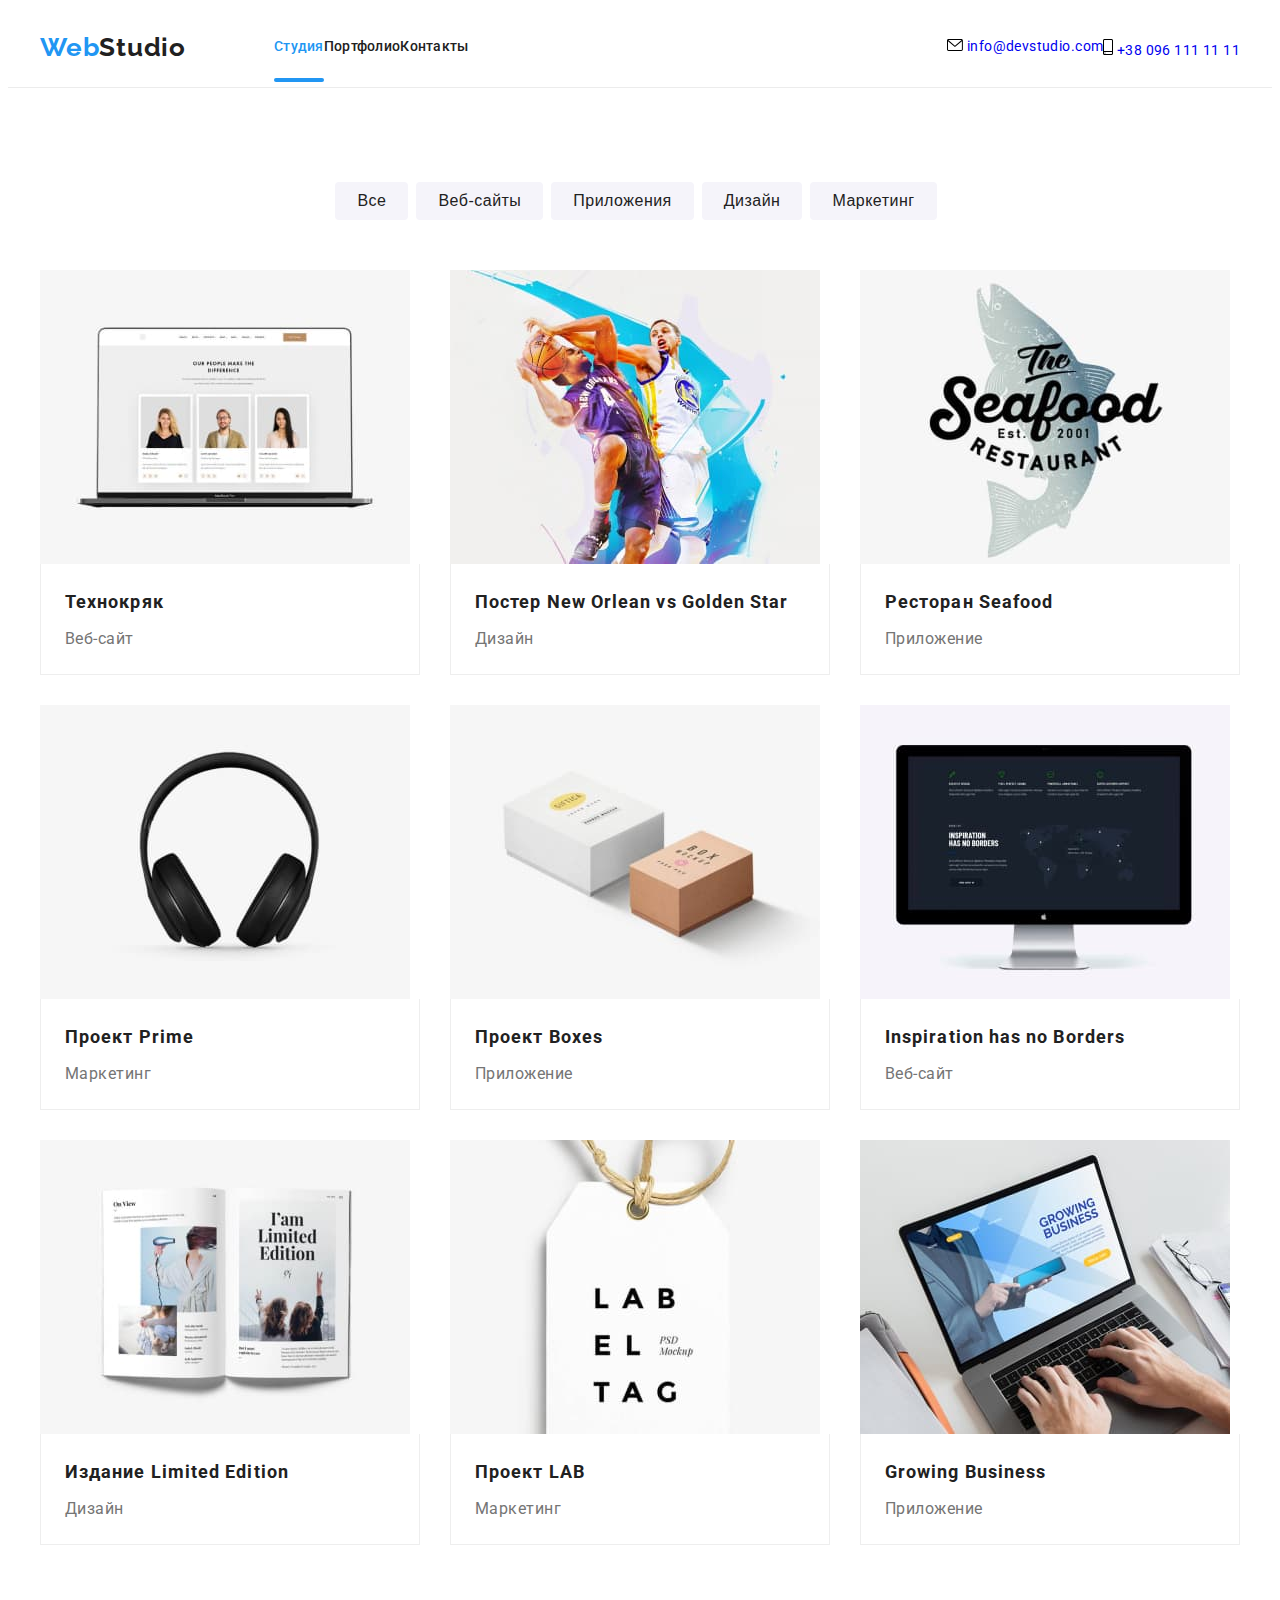
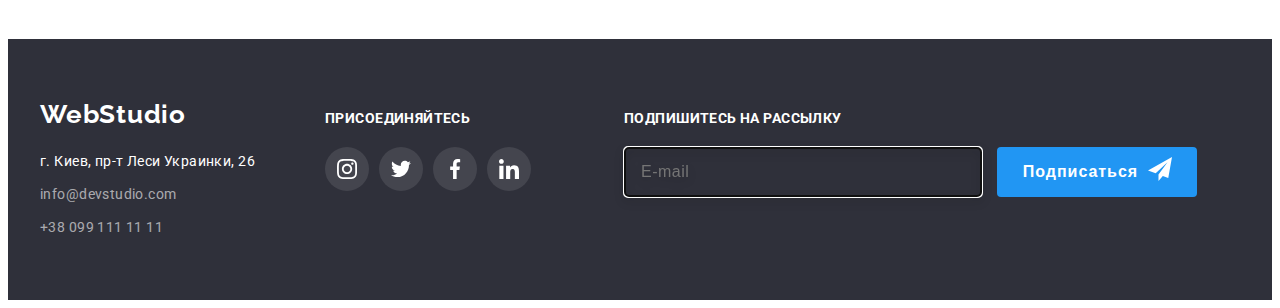
==== portfolio.html @ 56ecacc2 "пропис медія в хедері" ====
<!DOCTYPE html>
<html lang="ru">
  <head>
    <meta charset="UTF-8" />
    <meta http-equiv="X-UA-Compatible" content="IE=edge" />
    <meta name="viewport" content="width=device-width, initial-scale=1.0" />
    <title>Портфолио</title>
    <link rel="preconnect" href="https://fonts.googleapis.com" />
    <link rel="preconnect" href="https://fonts.gstatic.com" crossorigin />
    <link
      href="https://fonts.googleapis.com/css2?family=Raleway:wght@700&family=Roboto:wght@400;500;700;900&display=swap"
      rel="stylesheet"
    />
    <link
      rel="stylesheet"
      href="https://cdnjs.cloudflare.com/ajax/libs/modern-normalize/1.1.0/modern-normalize.min.css"
      integrity="sha512-wpPYUAdjBVSE4KJnH1VR1HeZfpl1ub8YT/NKx4PuQ5NmX2tKuGu6U/JRp5y+Y8XG2tV+wKQpNHVUX03MfMFn9Q=="
      crossorigin="anonymous"
      referrerpolicy="no-referrer"
    />

    <link rel="stylesheet" href="./css/main.min.css" />
  </head>

  <body>
    <!--=================start header=================-->

   <header class="header">
      <div class="container header__container">
        <nav class="header__navigation">
          <a class="header__logo-link link" href="" lang="en">
            <span class="logo-link__logo-part-one">Web</span>Studio</a
          >
          <ul class="header__nav-list list">
            <li class="header__nav-item">
              <a class="header__nav-link link current" href="">Студия</a>
            </li>
            <li class="header__nav-item">
              <a class="header__nav-link link" href="./portfolio.html"
                >Портфолио</a
              >
            </li>
            <li class="header__nav-item">
              <a class="header__nav-link link" href="">Контакты</a>
            </li>
          </ul>
        </nav>

        <button type="button" class="header__menu-burger-btn menu-burger-btn-close" data-menu-open>
          <span>
            <svg width="40" height="40">
              <use href="./images/icon.svg#menu-burger"></use>
            </svg>            
          </span>
        </button>

        <ul class="header__contacts-list list">
          <li class="contacts-header-list-item">
            <a
              class="contacts-header-list-link link"
              href="mailto:info@devstudio.com"
            >
              <svg class="contact-icon-link" width="16" height="12">
                <use href="./images/icon.svg#letter"></use>
              </svg>
              info@devstudio.com</a
            >
          </li>
          <li class="contacts-header-list-item">
            <a class="contacts-header-list-link link" href="tel:+380961111111">
              <svg class="contact-icon-link" width="10" height="16">
                <use href="./images/icon.svg#smartphone"></use>
              </svg>
              +38 096 111 11 11</a
            >
          </li>
        </ul>
      </div>

      <div class="mobile-menu" data-menu>
        <div class="container mobile-menu__container">

          <button class="mobile-menu__close-btn" data-menu-close>
          <svg class="mobile-menu__close-icon" width="40" height="40">
                <use href="./images/icon.svg#icon-close"></use>
              </svg>
        </button>

        <ul class="mobile-menu__nav-list list">
            <li class="mobile-menu__item">
              <a class="mobile-menu__link link current" href="">Студия</a>
            </li>
            <li class="mobile-menu__item">
              <a class="mobile-menu__link link" href="./portfolio.html"
                >Портфолио</a
              >
            </li>
            <li class="mobile-menu__item">
              <a class="mobile-menu__link link" href="">Контакты</a>
            </li>
          </ul>

          <ul class="mobile-menu__contacts list">
            <li class="mobile-menu__tel">
              <a class="mobile-menu__tel-link link" href="tel:+380961111111">+38 096 111 11 11</a>
              </li>
            <li class="mobile-menu__mail"></li>
              <a class="mobile-menu__mail-link link" href="mailto:info@devstudio.com">info@devstudio.com</a>
              </li>
          </ul>

          <ul class="mobile-menu__social list">
            <li class="mobile-menu__social-item">
              <a class="mobile-menu__social-link link" href="">Instagram</a>
            </li>
            <li class="mobile-menu__social-item">
              <a class="mobile-menu__social-link link" href="">Twitter</a>
            </li>
            <li class="mobile-menu__social-item">
              <a class="mobile-menu__social-link link" href="">Facebook</a>
            </li>
            <li class="mobile-menu__social-item">
              <a class="mobile-menu__social-link link" href="">LinkedIn</a>
            </li>
          </ul>

       
        </div>
        
      </div>     
      
    </header>
    <!--=================end header=================-->

    <!--=================start main=================-->
    <main>
      <section class="section">
        <div class="container">
          <h1 class="visually-hidden">Проекты</h1>

          <!-- filter -->
          <ul class="filter-list list">
            <li class="filter-list-item">
              <button class="filter-list-button" type="button">Все</button>
            </li>
            <li class="filter-list-item">
              <button class="filter-list-button" type="button">
                Веб-сайты
              </button>
            </li>
            <li class="filter-list-item">
              <button class="filter-list-button" type="button">
                Приложения
              </button>
            </li>
            <li class="filter-list-item">
              <button class="filter-list-button" type="button">Дизайн</button>
            </li>
            <li class="filter-list-item">
              <button class="filter-list-button" type="button">
                Маркетинг
              </button>
            </li>
          </ul>

          <!-- projects -->
          <ul class="projects-list list">
            <li class="projects-list-item">
              <a class="projects-list-link link" href="">
                <div class="projects-list-link-img">
                  <img
                    src="./images/portfolio/project1.jpg"
                    alt="открытый ноутбук"
                    width="370"
                    height="294"
                  />
                  <p class="overlay">
                    Технокряк это современная площадка распространения
                    коронавируса. Компании используют эту платформу для
                    цифрового шпионажа и атак на защищённые сервера конкурентов.
                  </p>
                </div>
                <div class="project-description">
                  <h2 class="projects-item-title">Технокряк</h2>
                  <p class="projects-item-text">Веб-сайт</p>
                </div>
              </a>
            </li>

            <li class="projects-list-item">
              <a class="projects-list-link link" href="">
                <div class="projects-list-link-img">
                  <img
                    src="./images/portfolio/project2.jpg"
                    alt="два баскетболиста с мячом"
                    width="370"
                    height="294"
                  />
                  <p class="overlay">
                    Lorem ipsum dolor sit amet consectetur, adipisicing elit.
                    Quas, ab voluptatibus mollitia maxime maiores, quasi atque
                    sit nihil quisquam totam obcaecati delectus. Dolorum, magni
                    aspernatur sapiente animi repellat omnis consectetur.
                  </p>
                </div>
                <div class="project-description">
                  <h2 class="projects-item-title">
                    Постер <span lang="en">New Orlean vs Golden Star</span>
                  </h2>
                  <p class="projects-item-text">Дизайн</p>
                </div>
              </a>
            </li>

            <li class="projects-list-item">
              <a class="projects-list-link link" href="">
                <div class="projects-list-link-img">
                  <img
                    src="./images/portfolio/project3.jpg"
                    alt="логотип ресторана"
                    width="370"
                    height="294"
                  />
                  <p class="overlay">
                    Lorem ipsum dolor sit amet consectetur, adipisicing elit.
                    Quas, ab voluptatibus mollitia maxime maiores, quasi atque
                    sit nihil quisquam totam obcaecati delectus. Dolorum, magni
                    aspernatur sapiente animi repellat omnis consectetur.
                  </p>
                </div>
                <div class="project-description">
                  <h2 class="projects-item-title">Ресторан Seafood</h2>
                  <p class="projects-item-text">Приложение</p>
                </div>
              </a>
            </li>

            <li class="projects-list-item">
              <a class="projects-list-link link" href="">
                <div class="projects-list-link-img">
                  <img
                    src="./images/portfolio/project4.jpg"
                    alt="наушники"
                    width="370"
                    height="294"
                  />
                  <p class="overlay">
                    Lorem ipsum dolor sit amet consectetur, adipisicing elit.
                    Quas, ab voluptatibus mollitia maxime maiores, quasi atque
                    sit nihil quisquam totam obcaecati delectus. Dolorum, magni
                    aspernatur sapiente animi repellat omnis consectetur.
                  </p>
                </div>
                <div class="project-description">
                  <h2 class="projects-item-title">
                    Проект <span lang="en">Prime </span>
                  </h2>
                  <p class="projects-item-text">Маркетинг</p>
                </div>
              </a>
            </li>

            <li class="projects-list-item">
              <a class="projects-list-link link" href="">
                <div class="projects-list-link-img">
                  <img
                    src="./images/portfolio/project5.jpg"
                    alt="две коробочки"
                    width="370"
                    height="294"
                  />
                  <p class="overlay">
                    Lorem ipsum dolor sit amet consectetur, adipisicing elit.
                    Quas, ab voluptatibus mollitia maxime maiores, quasi atque
                    sit nihil quisquam totam obcaecati delectus. Dolorum, magni
                    aspernatur sapiente animi repellat omnis consectetur.
                  </p>
                </div>
                <div class="project-description">
                  <h2 class="projects-item-title">
                    Проект <span lang="en">Boxes</span>
                  </h2>
                  <p class="projects-item-text">Приложение</p>
                </div>
              </a>
            </li>

            <li class="projects-list-item">
              <a class="projects-list-link link" href="">
                <div class="projects-list-link-img">
                  <img
                    src="./images/portfolio/project6.jpg"
                    alt="монитор"
                    width="370"
                    height="294"
                  />
                  <p class="overlay">
                    Lorem ipsum dolor sit amet consectetur, adipisicing elit.
                    Quas, ab voluptatibus mollitia maxime maiores, quasi atque
                    sit nihil quisquam totam obcaecati delectus. Dolorum, magni
                    aspernatur sapiente animi repellat omnis consectetur.
                  </p>
                </div>
                <div class="project-description">
                  <h2 class="projects-item-title" lang="en">
                    Inspiration has no Borders
                  </h2>
                  <p class="projects-item-text">Веб-сайт</p>
                </div>
              </a>
            </li>

            <li class="projects-list-item">
              <a class="projects-list-link link" href="">
                <div class="projects-list-link-img">
                  <img
                    src="./images/portfolio/project7.jpg"
                    alt="открытая книга"
                    width="370"
                    height="294"
                  />
                  <p class="overlay">
                    Lorem ipsum dolor sit amet consectetur, adipisicing elit.
                    Quas, ab voluptatibus mollitia maxime maiores, quasi atque
                    sit nihil quisquam totam obcaecati delectus. Dolorum, magni
                    aspernatur sapiente animi repellat omnis consectetur.
                  </p>
                </div>
                <div class="project-description">
                  <h2 class="projects-item-title">
                    Издание <span lang="en">Limited Edition</span>
                  </h2>
                  <p class="projects-item-text">Дизайн</p>
                </div>
              </a>
            </li>

            <li class="projects-list-item">
              <a class="projects-list-link link" href="">
                <div class="projects-list-link-img">
                  <img
                    src="./images/portfolio/project8.jpg"
                    alt="этикетка"
                    width="370"
                    height="294"
                  />
                  <p class="overlay">
                    Lorem ipsum dolor sit amet consectetur, adipisicing elit.
                    Quas, ab voluptatibus mollitia maxime maiores, quasi atque
                    sit nihil quisquam totam obcaecati delectus. Dolorum, magni
                    aspernatur sapiente animi repellat omnis consectetur.
                  </p>
                </div>
                <div class="project-description">
                  <h2 class="projects-item-title">
                    Проект <span lang="en">LAB</span>
                  </h2>
                  <p class="projects-item-text">Маркетинг</p>
                </div>
              </a>
            </li>

            <li class="projects-list-item">
              <a class="projects-list-link link" href="">
                <div class="projects-list-link-img">
                  <img
                    src="./images/portfolio/project9.jpg"
                    alt="открытый ноутбук"
                    width="370"
                    height="294"
                  />
                  <p class="overlay">
                    Lorem ipsum dolor sit amet consectetur, adipisicing elit.
                    Quas, ab voluptatibus mollitia maxime maiores, quasi atque
                    sit nihil quisquam totam obcaecati delectus. Dolorum, magni
                    aspernatur sapiente animi repellat omnis consectetur.
                  </p>
                </div>
                <div class="project-description">
                  <h2 class="projects-item-title" lang="en">
                    Growing Business
                  </h2>
                  <p class="projects-item-text">Приложение</p>
                </div>
              </a>
            </li>
          </ul>
        </div>
      </section>
    </main>
    <!--=================end main=================-->

    <!--=================start footer=================-->
    <footer class="footer">
      <div class="container footer-container">
        <div class="adress">
          <a class="footer-logo-link link" href="" lang="en">
            <span class="logo-part-one">Web</span>Studio</a
          >
          <address>
            <ul class="address-list list">
              <li class="address-list-item">
                <a
                  class="address-list-link link"
                  href="https://goo.gl/maps/DS2FpUbjy8NpvMt88"
                  target="_blank"
                >
                  г. Киев, пр-т Леси Украинки, 26</a
                >
              </li>
              <li class="address-list-item">
                <a
                  class="address-list-link-item link"
                  href="mailto:info@devstudio.com"
                  >info@devstudio.com</a
                >
              </li>
              <li class="address-list-item">
                <a class="address-list-link-item link" href="tel:+380991111111"
                  >+38 099 111 11 11</a
                >
              </li>
            </ul>
          </address>
        </div>

        <div class="footer-social">
          <p class="footer-text">присоединяйтесь</p>
          <ul class="footer-social-list list">
            <li class="footer-social-item">
              <a class="footer-social-link" href="">
                <svg width="20" height="20">
                  <use
                    class="footer-social-icon"
                    href="./images/icon.svg#instagram"
                  ></use>
                </svg>
              </a>
            </li>
            <li class="footer-social-item">
              <a class="footer-social-link" href="">
                <svg width="20" height="20">
                  <use href="./images/icon.svg#twitter"></use>
                </svg>
              </a>
            </li>
            <li class="footer-social-item">
              <a class="footer-social-link" href="">
                <svg width="20" height="20">
                  <use href="./images/icon.svg#facebook"></use>
                </svg>
              </a>
            </li>
            <li class="footer-social-item">
              <a class="footer-social-link" href="">
                <svg width="20" height="20">
                  <use href="./images/icon.svg#linkedin"></use>
                </svg>
              </a>
            </li>
          </ul>
        </div>

        <!-- form -->
        <div>
          <p class="footer-text">Подпишитесь на рассылку</p>
          <form name="email" autocomplete="on">
            <label>
              <input
                class="email-subscribe"
                type="email"
                name="email"
                autofocus
                placeholder="E-mail"
              />
            </label>
            <button class="form-btn" type="submit">
              <div class="form-text-icon-btn">
                Подписаться
                <svg class="form-icon-send" width="24" height="24">
                  <use href="./images/icon.svg#icon-send"></use>
                </svg>
              </div>
            </button>
          </form>
        </div>
      </div>
    </footer>
    <!--=================end footer=================-->
  </body>
</html>
---- css/main.min.css ----
:root{--primary-text-color: #757575;--title-text-color: #212121;--akcent-text-color: #2196f3;--main-text-color: #ffffff;--border-color: #eeeeee;--fone-background-color: #ffffff;--main-background-color: #2f303a;--second-background-color: #f5f4fa;--button-color: #2196f3;--social-color: #afb1b8;--social-akcent-color: #2196f3;--social-hover-color: #ffffff;--primary-font-family: "Roboto", sans-serif;--font-logo: "Raleway", sans-serif}.visually-hidden{position:absolute;width:1px;height:1px;margin:-1px;padding:0;overflow:hidden;border:0;clip:rect(0 0 0 0)}body{font-family:var(--primary-font-family);font-size:14px;line-height:0.03em;letter-spacing:0.03em;color:var(--primary-text-color);background-color:var(--fone-background-color)}h1,h2,h3,p{margin-top:0;margin-bottom:0}ul{margin-top:0;margin-bottom:0;padding-left:0}img{display:block;max-width:100%;height:auto}.list{list-style:none}.link{text-decoration:none;transition:color 250ms cubic-bezier(0.4, 0, 0.2, 1)}.section{padding-top:94px;padding-bottom:94px}.container{padding-left:15px;padding-right:15px}@media screen and (min-width: 480px){.container{width:480px;margin-left:auto;margin-right:auto}}@media screen and (min-width: 768px){.container{width:768px}}@media screen and (min-width: 1200px){.container{width:1200px}}.title{color:var(--title-text-color)}.social-list{display:flex;justify-content:center;align-items:center}.team__social-item:not(:last-child){margin-right:10px}.social-item__links{display:flex;justify-content:center;align-items:center;width:44px;height:44px;border-radius:50%;fill:var(--social-color);transition:background-color 250ms cubic-bezier(0.4, 0, 0.2, 1)}.social-item__links:hover,.social-item__links:focus{fill:var(--social-hover-color);background-color:var(--social-akcent-color)}.social-item__icon{display:flex;justify-content:center;transition:fill 250ms cubic-bezier(0.4, 0, 0.2, 1)}.header__logo-link{font-family:var(--font-logo);font-style:normal;font-weight:700;font-size:24px;line-height:1.17;letter-spacing:0.03em;color:var(--title-text-color)}@media screen and (min-width: 1200px){.header__logo-link{font-size:26px;line-height:1.19}}.logo-link__logo-part-one{color:var(--akcent-text-color)}.footer-logo-link{display:block;margin-bottom:20px;font-family:var(--font-logo);font-style:normal;font-weight:700;font-size:26px;line-height:1.19;letter-spacing:0.03em;color:var(--main-text-color)}@media screen and (max-width: 767px){.mobile-menu{opacity:0;visibility:hidden;pointer-events:none;position:absolute;top:0;left:0;width:100%;height:100vh;overflow:auto;background-color:var(--fone-background-color)}.mobile-menu__container{position:relative;padding-top:48px;padding-left:40px;padding-bottom:48px;display:flex;flex-direction:column;justify-content:space-between;height:100vh}.mobile-menu.is-open{opacity:1;visibility:visible;pointer-events:auto}.mobile-menu__close-btn{position:absolute;top:10px;right:15px;padding:0;border:none;line-height:0;background-color:transparent}.mobile-menu__close-btn:hover,.mobile-menu__close-btn:focus{fill:var(--button-color);outline:none;transition:fill 250ms cubic-bezier(0.4, 0, 0.2, 1)}.mobile-menu__item:not(:last-child){margin-bottom:32px}.mobile-menu__link{font-style:normal;font-weight:500;font-size:40px;line-height:1.18;letter-spacing:0.02em;color:var(--title-text-color)}.mobile-menu__item .current{color:var(--akcent-text-color)}.mobile-menu__tel-link{font-style:normal;font-weight:500;font-size:34px;line-height:1.18;letter-spacing:0.02em;color:var(--akcent-text-color)}.mobile-menu__mail-link{font-style:normal;font-weight:500;font-size:24px;line-height:1.17;letter-spacing:0.02em;color:var(--primary-text-color)}.mobile-menu__social{display:flex;justify-content:flex-start}.mobile-menu__social-link{font-style:normal;font-weight:500;font-size:18px;line-height:1.22;letter-spacing:0.02em;color:var(--akcent-text-color);margin-right:10px}.mobile-menu__social-item:not(:last-child){border-right:1px solid rgba(33,33,33,0.2);margin-right:10px}}.backdrop{position:fixed;top:0;left:0;width:100vw;height:100vh;background-color:rgba(0,0,0,0.2);transition:opacity 500ms, visibility 500ms}.backdrop.is-hidden{opacity:0;visibility:hidden;pointer-events:none}.modal{position:absolute;top:50%;left:50%;transform:translate(-50%, -50%);width:528px;height:580px;background-color:#ffffff;color:var(--title-text-color);padding:40px;font-weight:700;font-size:20px;line-height:1.15}.modal-close-btn{position:absolute;top:8px;right:8px;width:30px;height:30px;display:flex;justify-content:center;align-items:center;border-radius:50%;border:1px solid rgba(0,0,0,0.1);background-color:transparent;padding:0;cursor:pointer}.modal-close-btn:hover,.modal-close-btn:focus{fill:var(--button-color);outline:none;transition:fill 250ms cubic-bezier(0.4, 0, 0.2, 1)}.modal-title{text-align:center}.form-input-wrapper{margin-top:12px;margin-bottom:20px}.form-field{display:block;align-items:center}.form-user{position:relative}.form-input{width:100%;height:40px;border:1px solid rgba(33,33,33,0.2);border-radius:4px;padding-left:42px;outline:none;font-weight:400;font-size:14px}.form-input:hover,.form-input:focus{border:1px solid var(--akcent-text-color);transition:border 250ms cubic-bezier(0.4, 0, 0.2, 1)}.input-icon{position:absolute;top:50%;left:12px;transform:translateY(-50%)}.form-input:focus+.input-icon,.form-input:hover+.input-icon{fill:var(--akcent-text-color);transition:fill 250ms cubic-bezier(0.4, 0, 0.2, 1)}.form-text{font-weight:400;font-size:12px;line-height:1.17;letter-spacing:0.01em;color:var(--primary-text-color)}.form-comment{width:100%;height:120px;border:1px solid rgba(33,33,33,0.2);border-radius:4px;resize:none;padding-top:12px;padding-left:16px;font-weight:400;font-size:14px;letter-spacing:0.01em;color:var(--title-text-color);outline:none}.form-comment:hover,.form-comment:focus{border:1px solid var(--akcent-text-color);transition:border 250ms cubic-bezier(0.4, 0, 0.2, 1)}.form-comment::placeholder{color:rgba(117,117,117,0.5)}.form-checkbox-wrapper{display:flex;justify-content:center}.form-checkbox-label{display:flex;align-items:center;font-weight:400;font-size:14px;line-height:1.71;color:var(--primary-text-color)}.form-checkbox-label::before{display:inline-block;width:16px;height:16px;border:1px solid #212121;border-radius:2px;content:"";cursor:pointer;margin-right:10px}.form-checkbox:checked+.form-checkbox-label::before{background-color:var(--button-color);border:none;background-image:url(../images/iconcheck.svg)}.form-checkbox:focus+.form-checkbox-label::before{outline:1px solid var(--button-color);border:none;transition:outline 250ms cubic-bezier(0.4, 0, 0.2, 1)}.accept-policy-link{color:var(--akcent-text-color)}.send-btn{display:block;margin:30px auto 0;width:200px;height:50px;border-radius:4px;border:none;font-weight:700;font-size:16px;line-height:1.88;letter-spacing:0.06em;color:var(--main-text-color);background-color:var(--button-color);cursor:pointer}.send-btn:hover,.send-btn:focus{background-color:#188ce8;box-shadow:0px 4px 4px rgba(0,0,0,0.15);transition:background-color 250ms cubic-bezier(0.4, 0, 0.2, 1),box-shadow 250ms cubic-bezier(0.4, 0, 0.2, 1)}.header{position:relative;border-bottom:1px solid #ececec}.header__container{display:flex;justify-content:space-between;align-items:center}@media screen and (max-width: 768px){.header{padding-top:10px;padding-bottom:10px}.header__nav-list{display:none}.header__contacts-list{display:none}.header__menu-burger-btn{padding:0;margin:0;border:none;line-height:0;background-color:var(--fone-background-color)}.header__menu-burger-btn:hover,.header__menu-burger-btn:focus{fill:var(--button-color);outline:none;transition:fill 250ms cubic-bezier(0.4, 0, 0.2, 1)}}@media screen and (min-width: 768px){.mobile-menu{display:none}.header{padding-top:21px;padding-bottom:21px}.header__contacts-list{display:flex}.header__nav-list{display:flex;justify-content:space-between;margin-left:88px}.header__nav-item{position:relative}.header__menu-burger-btn{display:none}.header__nav-link{font-style:normal;font-weight:500;font-size:14px;line-height:1.14;letter-spacing:0.02em;color:var(--title-text-color)}.header__nav-link:hover,.header__nav-link:focus{color:var(--akcent-text-color)}.header__navigation{display:flex;align-items:center}.current{color:var(--akcent-text-color)}.current::after{content:"";position:absolute;width:100%;height:4px;border-radius:2px;background-color:var(--social-akcent-color);bottom:-27px;left:0}}@media screen and (min-width: 1200px){.header{padding-top:24px;padding-bottom:24px}}.hero{max-width:1600px;max-height:600px;margin:0 auto;background-image:linear-gradient(rgba(47,48,58,0.4), rgba(47,48,58,0.4)),url("../images/hero.jpg");background-size:cover;background-repeat:no-repeat;background-color:var(--main-background-color);padding-top:200px;padding-bottom:200px;text-align:center}.hero-title{font-weight:900;font-size:44px;line-height:1.36;letter-spacing:0.06em;text-transform:uppercase;color:var(--main-text-color)}.hero-button{margin-right:auto;margin-left:auto;margin-top:30px;padding:10px 32px;min-width:200px;border-radius:4px;border:none;font-family:inherit;font-weight:700;font-size:16px;line-height:1.88;display:flex;align-items:center;text-align:center;letter-spacing:0.06em;cursor:pointer;color:var(--main-text-color);background-color:var(--button-color);transition:background-color 250ms cubic-bezier(0.4, 0, 0.2, 1),box-shadow 250ms cubic-bezier(0.4, 0, 0.2, 1)}.hero-button:hover,.hero-button:focus{background-color:#188ce8;box-shadow:0px 4px 4px rgba(0,0,0,0.15)}.specifics__list{display:flex}.specifics__item{width:270px}.specifics__item:not(:last-child){margin-right:30px}.specifics__container{display:flex;justify-content:center;align-items:center;width:270px;height:120px;margin-bottom:30px;background-color:var(--second-background-color)}.specifics__title{margin-bottom:10px;font-weight:700;line-height:1.14;text-transform:uppercase}.specifics__text{line-height:1.71}.work{padding-top:0}.work__title{margin-bottom:50px;font-weight:700;font-size:36px;line-height:1.17;text-align:center}.work__list{display:flex}.work__item:not(:last-child){margin-right:30px}.work__item-img{position:relative}.work__text{position:absolute;bottom:0;left:0;width:100%;height:70px;font-weight:700;line-height:1.14;text-align:center;text-transform:uppercase;color:var(--main-text-color);background-color:rgba(47,48,58,0.8);padding-top:27px;padding-bottom:27px}.team{background-color:var(--second-background-color)}.team__title{margin-bottom:50px;font-weight:700;font-size:36px;line-height:42px;text-align:center}.team__list{display:flex;margin-left:-30px}.team__item{flex-basis:calc((100% - 120px) / 4);margin-left:30px}.team__description{width:270px;padding-top:30px;padding-bottom:30px;box-shadow:0px 1px 3px rgba(0,0,0,0.12),0px 1px 1px rgba(0,0,0,0.14),0px 2px 1px rgba(0,0,0,0.2);border-radius:0px 0px 4px 4px;background-color:var(--fone-background-color)}.team__list-title{margin-bottom:10px;font-weight:500;font-size:16px;line-height:1.19;text-align:center}.team__list-text{font-size:16px;line-height:1.19;text-align:center;margin-bottom:16px}.clients{margin-bottom:50px}.clients__title{font-weight:700;font-size:36px;line-height:1.17;text-align:center}.clients__list{display:flex;justify-content:space-between}.clients__link{padding:16px 32px;display:flex;width:170px;height:92px;border:1px solid var(--social-color);box-sizing:border-box;border-radius:4px;fill:var(--social-color);transition:fill 250ms cubic-bezier(0.4, 0, 0.2, 1),border 250ms cubic-bezier(0.4, 0, 0.2, 1)}.clients__link:hover,.clients__link:focus{fill:var(--social-akcent-color);border:1px solid var(--social-akcent-color)}.footer{background-color:var(--main-background-color);padding-top:60px;padding-bottom:60px}.footer-container{display:flex;align-items:baseline}.adress{margin-right:70px}.address-list-item:not(:last-child){margin-bottom:9px}.address-list-link{font-style:normal;font-weight:400;font-size:14px;line-height:1.71;letter-spacing:0.03em;color:var(--main-text-color)}.address-list-link:hover,.address-list-link:focus{color:var(--akcent-text-color)}.address-list-link-item{font-style:normal;font-weight:400;font-size:14px;line-height:1.71;letter-spacing:0.03em;color:rgba(255,255,255,0.6)}.address-list-link-item:hover,.address-list-link-item:focus{color:var(--akcent-text-color)}.footer-text{margin-bottom:20px;font-weight:700;line-height:1.14;text-transform:uppercase;color:var(--main-text-color)}.footer-social{margin-right:93px}.footer-social-list{display:flex;justify-content:space-between}.footer-social-item{display:flex;justify-content:space-between;align-items:center}.footer-social-item:not(:last-child){margin-right:10px}.footer-social-link{display:flex;justify-content:center;align-items:center;width:44px;height:44px;border-radius:50%;fill:var(--main-text-color);background-color:rgba(255,255,255,0.1);transition:background-color 250ms cubic-bezier(0.4, 0, 0.2, 1)}.footer-social-link:hover,.footer-social-link:focus{background-color:var(--social-akcent-color)}.footer-social-icon{display:flex;justify-content:center}.email-subscribe{width:358px;height:50px;border:1px solid rgba(255,255,255,0.3);box-sizing:border-box;border-radius:4px;background:none;filter:drop-shadow(0px 4px 4px rgba(0,0,0,0.15));padding-left:16px;font-weight:400;font-size:16px;line-height:1.25;letter-spacing:0.03em;color:var(--main-text-color)}.form-btn{width:200px;height:50px;margin-left:12px;border-radius:4px;border:none;font-weight:700;font-size:16px;line-height:1.88;letter-spacing:0.06em;color:var(--main-text-color);background-color:var(--button-color);cursor:pointer}.form-btn:hover,.form-btn:focus{background-color:#188ce8;box-shadow:0px 4px 4px rgba(0,0,0,0.15);transition:background-color 250ms cubic-bezier(0.4, 0, 0.2, 1),box-shadow 250ms cubic-bezier(0.4, 0, 0.2, 1)}.form-text-icon-btn{display:flex;justify-content:center}.form-icon-send{margin-left:10px}.filter-list{display:flex;justify-content:center}.filter-list-item{margin-right:8px;margin-bottom:50px}.filter-list-button{padding-top:6px;padding-bottom:6px;padding-left:22px;padding-right:22px;border-radius:4px;border:transparent;font-weight:500;font-size:16px;line-height:1.62;text-align:center;letter-spacing:0.03em;cursor:pointer;color:var(--title-text-color);background-color:var(--second-background-color);transition:color 250ms cubic-bezier(0.4, 0, 0.2, 1),background-color 250ms cubic-bezier(0.4, 0, 0.2, 1),box-shadow 250ms cubic-bezier(0.4, 0, 0.2, 1)}.filter-list-button:hover,.filter-list-button:focus{color:var(--main-text-color);background-color:var(--button-color);box-shadow:0px 3px 1px rgba(0,0,0,0.1),0px 1px 2px rgba(0,0,0,0.08),0px 2px 2px rgba(0,0,0,0.12)}.projects-list{display:flex;flex-wrap:wrap;margin-left:-30px;margin-top:-30px}.projects-list-item{flex-basis:calc((100% - 90px) / 3);margin-left:30px;margin-top:30px}.projects-list-link{display:block;transition:box-shadow 250ms cubic-bezier(0.4, 0, 0.2, 1)}.projects-list-link:hover,.projects-list-link:focus{box-shadow:0px 1px 1px rgba(0,0,0,0.12),0px 4px 4px rgba(0,0,0,0.06),1px 4px 6px rgba(0,0,0,0.16)}.project-description{padding:20px 24px;border:1px solid var(--border-color);border-top:none}.projects-item-title{margin-bottom:4px;font-style:normal;font-weight:700;font-size:18px;line-height:2;letter-spacing:0.06em;color:var(--title-text-color)}.projects-item-text{font-style:normal;font-weight:400;font-size:16px;line-height:1.88;letter-spacing:0.03em;color:var(--primary-text-color)}.projects-list-link-img{position:relative;overflow:hidden}.overlay{position:absolute;top:0;left:0;width:100%;height:100%;font-size:18px;line-height:1.56;color:var(--main-text-color);background-color:rgba(33,150,243,0.9);padding:63px 24px;overflow:auto;transform:translateY(101%);transition:transform 250ms cubic-bezier(0.4, 0, 0.2, 1)}.projects-list-link:hover .overlay,.projects-list-link:focus .overlay{transform:translate(0)}
/*# sourceMappingURL=main.min.css.map */
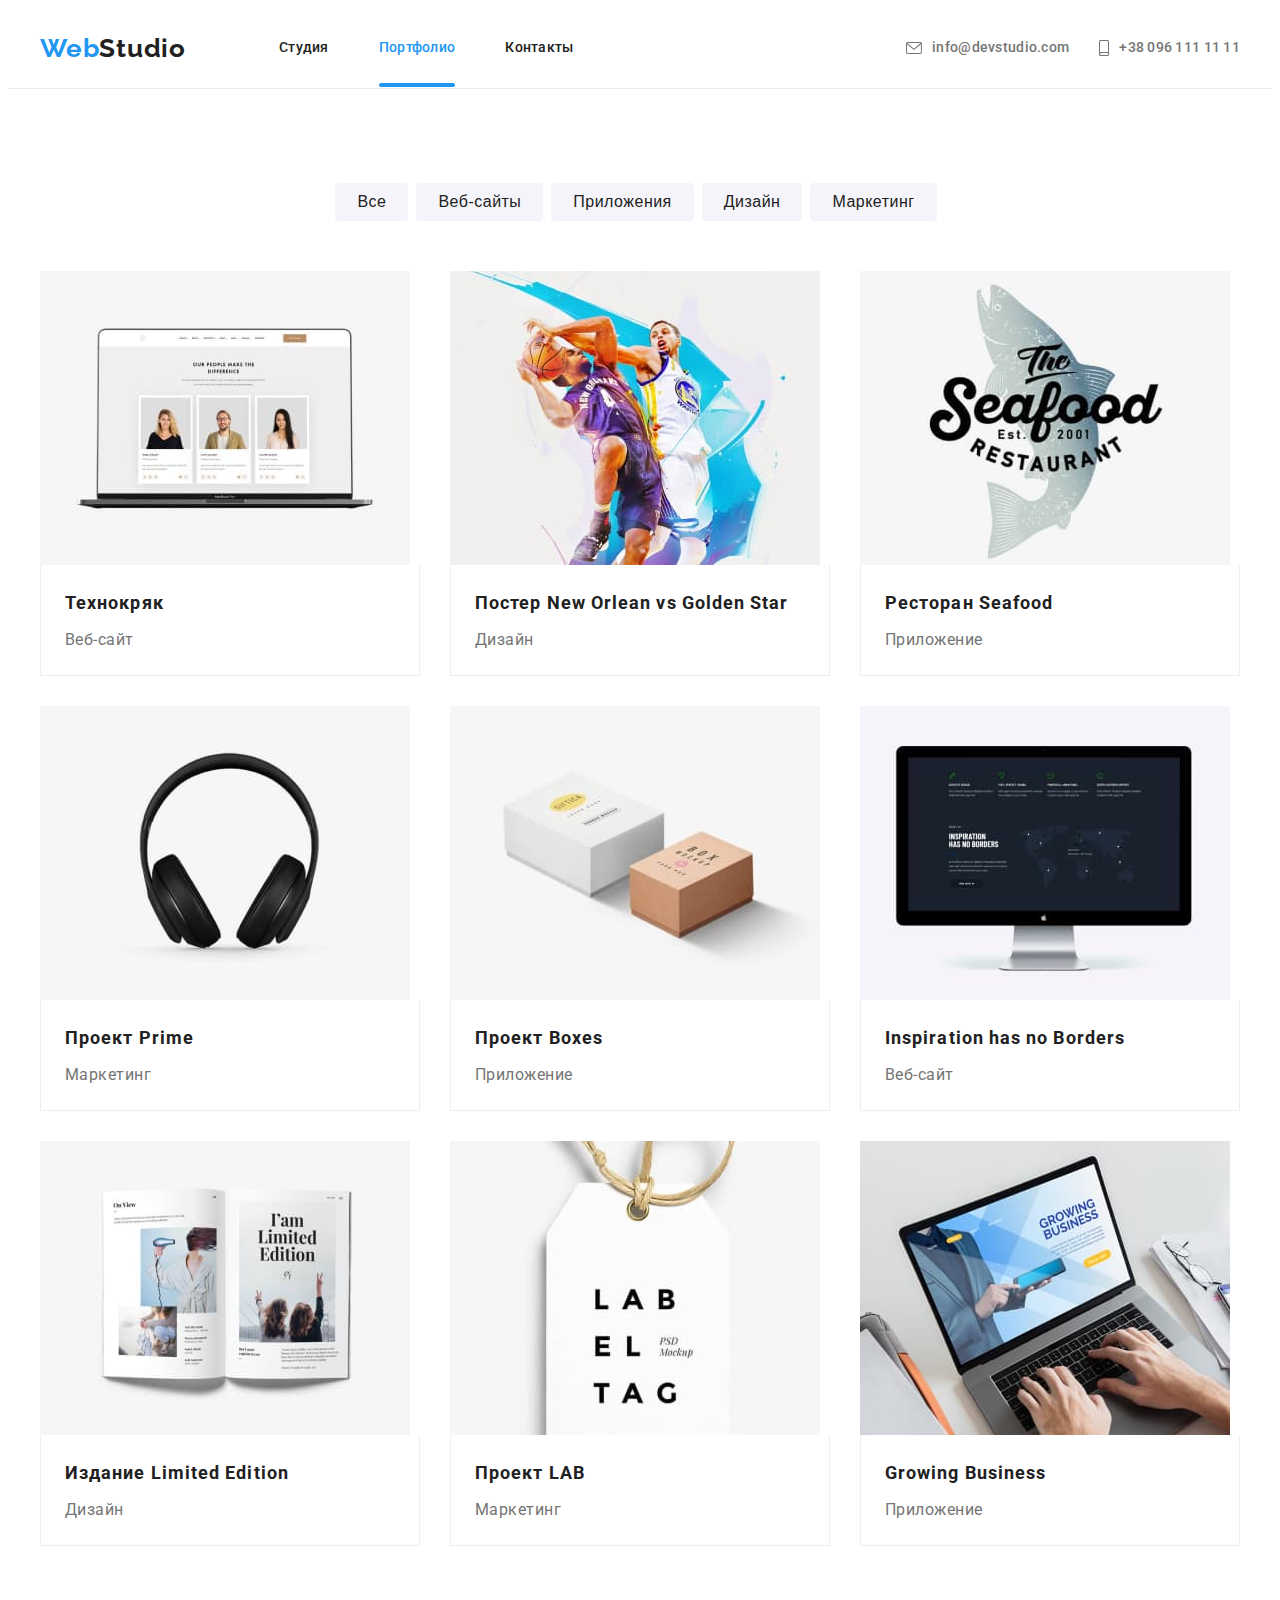
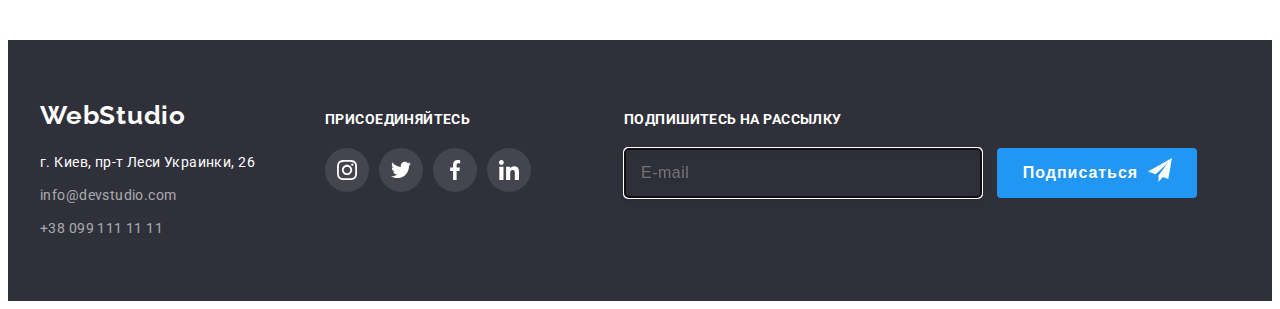
==== commit 6f56f45f: "адаптація хедера" ====
--- a/portfolio.html
+++ b/portfolio.html
@@ -33,10 +33,10 @@
           >
           <ul class="header__nav-list list">
             <li class="header__nav-item">
-              <a class="header__nav-link link current" href="">Студия</a>
+              <a class="header__nav-link link" href="./index.html">Студия</a>
             </li>
             <li class="header__nav-item">
-              <a class="header__nav-link link" href="./portfolio.html"
+              <a class="header__nav-link link current" href="./portfolio.html"
                 >Портфолио</a
               >
             </li>
@@ -55,20 +55,20 @@
         </button>
 
         <ul class="header__contacts-list list">
-          <li class="contacts-header-list-item">
+          <li class="header__contacts-item">
             <a
-              class="contacts-header-list-link link"
+              class="header__contacts-link link"
               href="mailto:info@devstudio.com"
             >
-              <svg class="contact-icon-link" width="16" height="12">
+              <svg class="header__contacts-icon" width="16" height="12">
                 <use href="./images/icon.svg#letter"></use>
               </svg>
               info@devstudio.com</a
             >
           </li>
-          <li class="contacts-header-list-item">
-            <a class="contacts-header-list-link link" href="tel:+380961111111">
-              <svg class="contact-icon-link" width="10" height="16">
+          <li class="header__contacts-item">
+            <a class="header__contacts-link link" href="tel:+380961111111">
+              <svg class="header__contacts-icon" width="10" height="16">
                 <use href="./images/icon.svg#smartphone"></use>
               </svg>
               +38 096 111 11 11</a
@@ -88,10 +88,10 @@
 
         <ul class="mobile-menu__nav-list list">
             <li class="mobile-menu__item">
-              <a class="mobile-menu__link link current" href="">Студия</a>
+              <a class="mobile-menu__link link" href="./index.html">Студия</a>
             </li>
             <li class="mobile-menu__item">
-              <a class="mobile-menu__link link" href="./portfolio.html"
+              <a class="mobile-menu__link link current" href="./portfolio.html"
                 >Портфолио</a
               >
             </li>
@@ -123,11 +123,9 @@
               <a class="mobile-menu__social-link link" href="">LinkedIn</a>
             </li>
           </ul>
-
        
-        </div>
-        
-      </div>     
+        </div>        
+      </div>  
       
     </header>
     <!--=================end header=================-->
--- a/css/main.min.css
+++ b/css/main.min.css
@@ -1,2 +1,2 @@
-:root{--primary-text-color: #757575;--title-text-color: #212121;--akcent-text-color: #2196f3;--main-text-color: #ffffff;--border-color: #eeeeee;--fone-background-color: #ffffff;--main-background-color: #2f303a;--second-background-color: #f5f4fa;--button-color: #2196f3;--social-color: #afb1b8;--social-akcent-color: #2196f3;--social-hover-color: #ffffff;--primary-font-family: "Roboto", sans-serif;--font-logo: "Raleway", sans-serif}.visually-hidden{position:absolute;width:1px;height:1px;margin:-1px;padding:0;overflow:hidden;border:0;clip:rect(0 0 0 0)}body{font-family:var(--primary-font-family);font-size:14px;line-height:0.03em;letter-spacing:0.03em;color:var(--primary-text-color);background-color:var(--fone-background-color)}h1,h2,h3,p{margin-top:0;margin-bottom:0}ul{margin-top:0;margin-bottom:0;padding-left:0}img{display:block;max-width:100%;height:auto}.list{list-style:none}.link{text-decoration:none;transition:color 250ms cubic-bezier(0.4, 0, 0.2, 1)}.section{padding-top:94px;padding-bottom:94px}.container{padding-left:15px;padding-right:15px}@media screen and (min-width: 480px){.container{width:480px;margin-left:auto;margin-right:auto}}@media screen and (min-width: 768px){.container{width:768px}}@media screen and (min-width: 1200px){.container{width:1200px}}.title{color:var(--title-text-color)}.social-list{display:flex;justify-content:center;align-items:center}.team__social-item:not(:last-child){margin-right:10px}.social-item__links{display:flex;justify-content:center;align-items:center;width:44px;height:44px;border-radius:50%;fill:var(--social-color);transition:background-color 250ms cubic-bezier(0.4, 0, 0.2, 1)}.social-item__links:hover,.social-item__links:focus{fill:var(--social-hover-color);background-color:var(--social-akcent-color)}.social-item__icon{display:flex;justify-content:center;transition:fill 250ms cubic-bezier(0.4, 0, 0.2, 1)}.header__logo-link{font-family:var(--font-logo);font-style:normal;font-weight:700;font-size:24px;line-height:1.17;letter-spacing:0.03em;color:var(--title-text-color)}@media screen and (min-width: 1200px){.header__logo-link{font-size:26px;line-height:1.19}}.logo-link__logo-part-one{color:var(--akcent-text-color)}.footer-logo-link{display:block;margin-bottom:20px;font-family:var(--font-logo);font-style:normal;font-weight:700;font-size:26px;line-height:1.19;letter-spacing:0.03em;color:var(--main-text-color)}@media screen and (max-width: 767px){.mobile-menu{opacity:0;visibility:hidden;pointer-events:none;position:absolute;top:0;left:0;width:100%;height:100vh;overflow:auto;background-color:var(--fone-background-color)}.mobile-menu__container{position:relative;padding-top:48px;padding-left:40px;padding-bottom:48px;display:flex;flex-direction:column;justify-content:space-between;height:100vh}.mobile-menu.is-open{opacity:1;visibility:visible;pointer-events:auto}.mobile-menu__close-btn{position:absolute;top:10px;right:15px;padding:0;border:none;line-height:0;background-color:transparent}.mobile-menu__close-btn:hover,.mobile-menu__close-btn:focus{fill:var(--button-color);outline:none;transition:fill 250ms cubic-bezier(0.4, 0, 0.2, 1)}.mobile-menu__item:not(:last-child){margin-bottom:32px}.mobile-menu__link{font-style:normal;font-weight:500;font-size:40px;line-height:1.18;letter-spacing:0.02em;color:var(--title-text-color)}.mobile-menu__item .current{color:var(--akcent-text-color)}.mobile-menu__tel-link{font-style:normal;font-weight:500;font-size:34px;line-height:1.18;letter-spacing:0.02em;color:var(--akcent-text-color)}.mobile-menu__mail-link{font-style:normal;font-weight:500;font-size:24px;line-height:1.17;letter-spacing:0.02em;color:var(--primary-text-color)}.mobile-menu__social{display:flex;justify-content:flex-start}.mobile-menu__social-link{font-style:normal;font-weight:500;font-size:18px;line-height:1.22;letter-spacing:0.02em;color:var(--akcent-text-color);margin-right:10px}.mobile-menu__social-item:not(:last-child){border-right:1px solid rgba(33,33,33,0.2);margin-right:10px}}.backdrop{position:fixed;top:0;left:0;width:100vw;height:100vh;background-color:rgba(0,0,0,0.2);transition:opacity 500ms, visibility 500ms}.backdrop.is-hidden{opacity:0;visibility:hidden;pointer-events:none}.modal{position:absolute;top:50%;left:50%;transform:translate(-50%, -50%);width:528px;height:580px;background-color:#ffffff;color:var(--title-text-color);padding:40px;font-weight:700;font-size:20px;line-height:1.15}.modal-close-btn{position:absolute;top:8px;right:8px;width:30px;height:30px;display:flex;justify-content:center;align-items:center;border-radius:50%;border:1px solid rgba(0,0,0,0.1);background-color:transparent;padding:0;cursor:pointer}.modal-close-btn:hover,.modal-close-btn:focus{fill:var(--button-color);outline:none;transition:fill 250ms cubic-bezier(0.4, 0, 0.2, 1)}.modal-title{text-align:center}.form-input-wrapper{margin-top:12px;margin-bottom:20px}.form-field{display:block;align-items:center}.form-user{position:relative}.form-input{width:100%;height:40px;border:1px solid rgba(33,33,33,0.2);border-radius:4px;padding-left:42px;outline:none;font-weight:400;font-size:14px}.form-input:hover,.form-input:focus{border:1px solid var(--akcent-text-color);transition:border 250ms cubic-bezier(0.4, 0, 0.2, 1)}.input-icon{position:absolute;top:50%;left:12px;transform:translateY(-50%)}.form-input:focus+.input-icon,.form-input:hover+.input-icon{fill:var(--akcent-text-color);transition:fill 250ms cubic-bezier(0.4, 0, 0.2, 1)}.form-text{font-weight:400;font-size:12px;line-height:1.17;letter-spacing:0.01em;color:var(--primary-text-color)}.form-comment{width:100%;height:120px;border:1px solid rgba(33,33,33,0.2);border-radius:4px;resize:none;padding-top:12px;padding-left:16px;font-weight:400;font-size:14px;letter-spacing:0.01em;color:var(--title-text-color);outline:none}.form-comment:hover,.form-comment:focus{border:1px solid var(--akcent-text-color);transition:border 250ms cubic-bezier(0.4, 0, 0.2, 1)}.form-comment::placeholder{color:rgba(117,117,117,0.5)}.form-checkbox-wrapper{display:flex;justify-content:center}.form-checkbox-label{display:flex;align-items:center;font-weight:400;font-size:14px;line-height:1.71;color:var(--primary-text-color)}.form-checkbox-label::before{display:inline-block;width:16px;height:16px;border:1px solid #212121;border-radius:2px;content:"";cursor:pointer;margin-right:10px}.form-checkbox:checked+.form-checkbox-label::before{background-color:var(--button-color);border:none;background-image:url(../images/iconcheck.svg)}.form-checkbox:focus+.form-checkbox-label::before{outline:1px solid var(--button-color);border:none;transition:outline 250ms cubic-bezier(0.4, 0, 0.2, 1)}.accept-policy-link{color:var(--akcent-text-color)}.send-btn{display:block;margin:30px auto 0;width:200px;height:50px;border-radius:4px;border:none;font-weight:700;font-size:16px;line-height:1.88;letter-spacing:0.06em;color:var(--main-text-color);background-color:var(--button-color);cursor:pointer}.send-btn:hover,.send-btn:focus{background-color:#188ce8;box-shadow:0px 4px 4px rgba(0,0,0,0.15);transition:background-color 250ms cubic-bezier(0.4, 0, 0.2, 1),box-shadow 250ms cubic-bezier(0.4, 0, 0.2, 1)}.header{position:relative;border-bottom:1px solid #ececec}.header__container{display:flex;justify-content:space-between;align-items:center}@media screen and (max-width: 768px){.header{padding-top:10px;padding-bottom:10px}.header__nav-list{display:none}.header__contacts-list{display:none}.header__menu-burger-btn{padding:0;margin:0;border:none;line-height:0;background-color:var(--fone-background-color)}.header__menu-burger-btn:hover,.header__menu-burger-btn:focus{fill:var(--button-color);outline:none;transition:fill 250ms cubic-bezier(0.4, 0, 0.2, 1)}}@media screen and (min-width: 768px){.mobile-menu{display:none}.header{padding-top:21px;padding-bottom:21px}.header__contacts-list{display:flex}.header__nav-list{display:flex;justify-content:space-between;margin-left:88px}.header__nav-item{position:relative}.header__menu-burger-btn{display:none}.header__nav-link{font-style:normal;font-weight:500;font-size:14px;line-height:1.14;letter-spacing:0.02em;color:var(--title-text-color)}.header__nav-link:hover,.header__nav-link:focus{color:var(--akcent-text-color)}.header__navigation{display:flex;align-items:center}.current{color:var(--akcent-text-color)}.current::after{content:"";position:absolute;width:100%;height:4px;border-radius:2px;background-color:var(--social-akcent-color);bottom:-27px;left:0}}@media screen and (min-width: 1200px){.header{padding-top:24px;padding-bottom:24px}}.hero{max-width:1600px;max-height:600px;margin:0 auto;background-image:linear-gradient(rgba(47,48,58,0.4), rgba(47,48,58,0.4)),url("../images/hero.jpg");background-size:cover;background-repeat:no-repeat;background-color:var(--main-background-color);padding-top:200px;padding-bottom:200px;text-align:center}.hero-title{font-weight:900;font-size:44px;line-height:1.36;letter-spacing:0.06em;text-transform:uppercase;color:var(--main-text-color)}.hero-button{margin-right:auto;margin-left:auto;margin-top:30px;padding:10px 32px;min-width:200px;border-radius:4px;border:none;font-family:inherit;font-weight:700;font-size:16px;line-height:1.88;display:flex;align-items:center;text-align:center;letter-spacing:0.06em;cursor:pointer;color:var(--main-text-color);background-color:var(--button-color);transition:background-color 250ms cubic-bezier(0.4, 0, 0.2, 1),box-shadow 250ms cubic-bezier(0.4, 0, 0.2, 1)}.hero-button:hover,.hero-button:focus{background-color:#188ce8;box-shadow:0px 4px 4px rgba(0,0,0,0.15)}.specifics__list{display:flex}.specifics__item{width:270px}.specifics__item:not(:last-child){margin-right:30px}.specifics__container{display:flex;justify-content:center;align-items:center;width:270px;height:120px;margin-bottom:30px;background-color:var(--second-background-color)}.specifics__title{margin-bottom:10px;font-weight:700;line-height:1.14;text-transform:uppercase}.specifics__text{line-height:1.71}.work{padding-top:0}.work__title{margin-bottom:50px;font-weight:700;font-size:36px;line-height:1.17;text-align:center}.work__list{display:flex}.work__item:not(:last-child){margin-right:30px}.work__item-img{position:relative}.work__text{position:absolute;bottom:0;left:0;width:100%;height:70px;font-weight:700;line-height:1.14;text-align:center;text-transform:uppercase;color:var(--main-text-color);background-color:rgba(47,48,58,0.8);padding-top:27px;padding-bottom:27px}.team{background-color:var(--second-background-color)}.team__title{margin-bottom:50px;font-weight:700;font-size:36px;line-height:42px;text-align:center}.team__list{display:flex;margin-left:-30px}.team__item{flex-basis:calc((100% - 120px) / 4);margin-left:30px}.team__description{width:270px;padding-top:30px;padding-bottom:30px;box-shadow:0px 1px 3px rgba(0,0,0,0.12),0px 1px 1px rgba(0,0,0,0.14),0px 2px 1px rgba(0,0,0,0.2);border-radius:0px 0px 4px 4px;background-color:var(--fone-background-color)}.team__list-title{margin-bottom:10px;font-weight:500;font-size:16px;line-height:1.19;text-align:center}.team__list-text{font-size:16px;line-height:1.19;text-align:center;margin-bottom:16px}.clients{margin-bottom:50px}.clients__title{font-weight:700;font-size:36px;line-height:1.17;text-align:center}.clients__list{display:flex;justify-content:space-between}.clients__link{padding:16px 32px;display:flex;width:170px;height:92px;border:1px solid var(--social-color);box-sizing:border-box;border-radius:4px;fill:var(--social-color);transition:fill 250ms cubic-bezier(0.4, 0, 0.2, 1),border 250ms cubic-bezier(0.4, 0, 0.2, 1)}.clients__link:hover,.clients__link:focus{fill:var(--social-akcent-color);border:1px solid var(--social-akcent-color)}.footer{background-color:var(--main-background-color);padding-top:60px;padding-bottom:60px}.footer-container{display:flex;align-items:baseline}.adress{margin-right:70px}.address-list-item:not(:last-child){margin-bottom:9px}.address-list-link{font-style:normal;font-weight:400;font-size:14px;line-height:1.71;letter-spacing:0.03em;color:var(--main-text-color)}.address-list-link:hover,.address-list-link:focus{color:var(--akcent-text-color)}.address-list-link-item{font-style:normal;font-weight:400;font-size:14px;line-height:1.71;letter-spacing:0.03em;color:rgba(255,255,255,0.6)}.address-list-link-item:hover,.address-list-link-item:focus{color:var(--akcent-text-color)}.footer-text{margin-bottom:20px;font-weight:700;line-height:1.14;text-transform:uppercase;color:var(--main-text-color)}.footer-social{margin-right:93px}.footer-social-list{display:flex;justify-content:space-between}.footer-social-item{display:flex;justify-content:space-between;align-items:center}.footer-social-item:not(:last-child){margin-right:10px}.footer-social-link{display:flex;justify-content:center;align-items:center;width:44px;height:44px;border-radius:50%;fill:var(--main-text-color);background-color:rgba(255,255,255,0.1);transition:background-color 250ms cubic-bezier(0.4, 0, 0.2, 1)}.footer-social-link:hover,.footer-social-link:focus{background-color:var(--social-akcent-color)}.footer-social-icon{display:flex;justify-content:center}.email-subscribe{width:358px;height:50px;border:1px solid rgba(255,255,255,0.3);box-sizing:border-box;border-radius:4px;background:none;filter:drop-shadow(0px 4px 4px rgba(0,0,0,0.15));padding-left:16px;font-weight:400;font-size:16px;line-height:1.25;letter-spacing:0.03em;color:var(--main-text-color)}.form-btn{width:200px;height:50px;margin-left:12px;border-radius:4px;border:none;font-weight:700;font-size:16px;line-height:1.88;letter-spacing:0.06em;color:var(--main-text-color);background-color:var(--button-color);cursor:pointer}.form-btn:hover,.form-btn:focus{background-color:#188ce8;box-shadow:0px 4px 4px rgba(0,0,0,0.15);transition:background-color 250ms cubic-bezier(0.4, 0, 0.2, 1),box-shadow 250ms cubic-bezier(0.4, 0, 0.2, 1)}.form-text-icon-btn{display:flex;justify-content:center}.form-icon-send{margin-left:10px}.filter-list{display:flex;justify-content:center}.filter-list-item{margin-right:8px;margin-bottom:50px}.filter-list-button{padding-top:6px;padding-bottom:6px;padding-left:22px;padding-right:22px;border-radius:4px;border:transparent;font-weight:500;font-size:16px;line-height:1.62;text-align:center;letter-spacing:0.03em;cursor:pointer;color:var(--title-text-color);background-color:var(--second-background-color);transition:color 250ms cubic-bezier(0.4, 0, 0.2, 1),background-color 250ms cubic-bezier(0.4, 0, 0.2, 1),box-shadow 250ms cubic-bezier(0.4, 0, 0.2, 1)}.filter-list-button:hover,.filter-list-button:focus{color:var(--main-text-color);background-color:var(--button-color);box-shadow:0px 3px 1px rgba(0,0,0,0.1),0px 1px 2px rgba(0,0,0,0.08),0px 2px 2px rgba(0,0,0,0.12)}.projects-list{display:flex;flex-wrap:wrap;margin-left:-30px;margin-top:-30px}.projects-list-item{flex-basis:calc((100% - 90px) / 3);margin-left:30px;margin-top:30px}.projects-list-link{display:block;transition:box-shadow 250ms cubic-bezier(0.4, 0, 0.2, 1)}.projects-list-link:hover,.projects-list-link:focus{box-shadow:0px 1px 1px rgba(0,0,0,0.12),0px 4px 4px rgba(0,0,0,0.06),1px 4px 6px rgba(0,0,0,0.16)}.project-description{padding:20px 24px;border:1px solid var(--border-color);border-top:none}.projects-item-title{margin-bottom:4px;font-style:normal;font-weight:700;font-size:18px;line-height:2;letter-spacing:0.06em;color:var(--title-text-color)}.projects-item-text{font-style:normal;font-weight:400;font-size:16px;line-height:1.88;letter-spacing:0.03em;color:var(--primary-text-color)}.projects-list-link-img{position:relative;overflow:hidden}.overlay{position:absolute;top:0;left:0;width:100%;height:100%;font-size:18px;line-height:1.56;color:var(--main-text-color);background-color:rgba(33,150,243,0.9);padding:63px 24px;overflow:auto;transform:translateY(101%);transition:transform 250ms cubic-bezier(0.4, 0, 0.2, 1)}.projects-list-link:hover .overlay,.projects-list-link:focus .overlay{transform:translate(0)}
+:root{--primary-text-color: #757575;--title-text-color: #212121;--akcent-text-color: #2196f3;--main-text-color: #ffffff;--border-color: #eeeeee;--fone-background-color: #ffffff;--main-background-color: #2f303a;--second-background-color: #f5f4fa;--button-color: #2196f3;--social-color: #afb1b8;--social-akcent-color: #2196f3;--social-hover-color: #ffffff;--primary-font-family: "Roboto", sans-serif;--font-logo: "Raleway", sans-serif}.visually-hidden{position:absolute;width:1px;height:1px;margin:-1px;padding:0;overflow:hidden;border:0;clip:rect(0 0 0 0)}body{font-family:var(--primary-font-family);font-size:14px;line-height:0.03em;letter-spacing:0.03em;color:var(--primary-text-color);background-color:var(--fone-background-color)}h1,h2,h3,p{margin-top:0;margin-bottom:0}ul{margin-top:0;margin-bottom:0;padding-left:0}img{display:block;max-width:100%;height:auto}.list{list-style:none}.link{text-decoration:none;transition:color 250ms cubic-bezier(0.4, 0, 0.2, 1)}.section{padding-top:94px;padding-bottom:94px}.container{padding-left:15px;padding-right:15px}@media screen and (min-width: 480px){.container{width:480px;margin-left:auto;margin-right:auto}}@media screen and (min-width: 768px){.container{width:768px}}@media screen and (min-width: 1200px){.container{width:1200px}}.title{color:var(--title-text-color)}.social-list{display:flex;justify-content:center;align-items:center}.team__social-item:not(:last-child){margin-right:10px}.social-item__links{display:flex;justify-content:center;align-items:center;width:44px;height:44px;border-radius:50%;fill:var(--social-color);transition:background-color 250ms cubic-bezier(0.4, 0, 0.2, 1)}.social-item__links:hover,.social-item__links:focus{fill:var(--social-hover-color);background-color:var(--social-akcent-color)}.social-item__icon{display:flex;justify-content:center;transition:fill 250ms cubic-bezier(0.4, 0, 0.2, 1)}.header__logo-link{font-family:var(--font-logo);font-style:normal;font-weight:700;font-size:24px;line-height:1.17;letter-spacing:0.03em;color:var(--title-text-color)}@media screen and (min-width: 1200px){.header__logo-link{font-size:26px;line-height:1.19}}.logo-link__logo-part-one{color:var(--akcent-text-color)}.footer-logo-link{display:block;margin-bottom:20px;font-family:var(--font-logo);font-style:normal;font-weight:700;font-size:26px;line-height:1.19;letter-spacing:0.03em;color:var(--main-text-color)}@media screen and (max-width: 767px){.mobile-menu{opacity:0;visibility:hidden;pointer-events:none;position:absolute;top:0;left:0;width:100%;height:100vh;overflow:auto;background-color:var(--fone-background-color)}.mobile-menu__container{position:relative;padding-top:48px;padding-left:40px;padding-bottom:48px;display:flex;flex-direction:column;justify-content:space-between;height:100vh}.mobile-menu.is-open{opacity:1;visibility:visible;pointer-events:auto}.mobile-menu__close-btn{position:absolute;top:10px;right:15px;padding:0;border:none;line-height:0;background-color:transparent}.mobile-menu__close-btn:hover,.mobile-menu__close-btn:focus{fill:var(--button-color);outline:none;transition:fill 250ms cubic-bezier(0.4, 0, 0.2, 1)}.mobile-menu__item:not(:last-child){margin-bottom:32px}.mobile-menu__item .current{color:var(--akcent-text-color)}.mobile-menu__link{font-style:normal;font-weight:500;font-size:40px;line-height:1.18;letter-spacing:0.02em;color:var(--title-text-color)}.mobile-menu__tel{margin-bottom:32px}.mobile-menu__tel-link{font-style:normal;font-weight:500;font-size:34px;line-height:1.18;letter-spacing:0.02em;color:var(--akcent-text-color)}.mobile-menu__mail-link{font-style:normal;font-weight:500;font-size:24px;line-height:1.17;letter-spacing:0.02em;color:var(--primary-text-color)}.mobile-menu__social{display:flex}.mobile-menu__social-item:not(:last-child){border-right:1px solid rgba(33,33,33,0.2);margin-right:10px}.mobile-menu__social-link{font-style:normal;font-weight:500;font-size:18px;line-height:1.22;letter-spacing:0.02em;color:var(--akcent-text-color);margin-right:10px}}@media screen and (min-width: 768px){.mobile-menu{display:none}}.backdrop{position:fixed;top:0;left:0;width:100vw;height:100vh;background-color:rgba(0,0,0,0.2);transition:opacity 500ms, visibility 500ms}.backdrop.is-hidden{opacity:0;visibility:hidden;pointer-events:none}.modal{position:absolute;top:50%;left:50%;transform:translate(-50%, -50%);width:528px;height:580px;background-color:#ffffff;color:var(--title-text-color);padding:40px;font-weight:700;font-size:20px;line-height:1.15}.modal-close-btn{position:absolute;top:8px;right:8px;width:30px;height:30px;display:flex;justify-content:center;align-items:center;border-radius:50%;border:1px solid rgba(0,0,0,0.1);background-color:transparent;padding:0;cursor:pointer}.modal-close-btn:hover,.modal-close-btn:focus{fill:var(--button-color);outline:none;transition:fill 250ms cubic-bezier(0.4, 0, 0.2, 1)}.modal-title{text-align:center}.form-input-wrapper{margin-top:12px;margin-bottom:20px}.form-field{display:block;align-items:center}.form-user{position:relative}.form-input{width:100%;height:40px;border:1px solid rgba(33,33,33,0.2);border-radius:4px;padding-left:42px;outline:none;font-weight:400;font-size:14px}.form-input:hover,.form-input:focus{border:1px solid var(--akcent-text-color);transition:border 250ms cubic-bezier(0.4, 0, 0.2, 1)}.input-icon{position:absolute;top:50%;left:12px;transform:translateY(-50%)}.form-input:focus+.input-icon,.form-input:hover+.input-icon{fill:var(--akcent-text-color);transition:fill 250ms cubic-bezier(0.4, 0, 0.2, 1)}.form-text{font-weight:400;font-size:12px;line-height:1.17;letter-spacing:0.01em;color:var(--primary-text-color)}.form-comment{width:100%;height:120px;border:1px solid rgba(33,33,33,0.2);border-radius:4px;resize:none;padding-top:12px;padding-left:16px;font-weight:400;font-size:14px;letter-spacing:0.01em;color:var(--title-text-color);outline:none}.form-comment:hover,.form-comment:focus{border:1px solid var(--akcent-text-color);transition:border 250ms cubic-bezier(0.4, 0, 0.2, 1)}.form-comment::placeholder{color:rgba(117,117,117,0.5)}.form-checkbox-wrapper{display:flex;justify-content:center}.form-checkbox-label{display:flex;align-items:center;font-weight:400;font-size:14px;line-height:1.71;color:var(--primary-text-color)}.form-checkbox-label::before{display:inline-block;width:16px;height:16px;border:1px solid #212121;border-radius:2px;content:"";cursor:pointer;margin-right:10px}.form-checkbox:checked+.form-checkbox-label::before{background-color:var(--button-color);border:none;background-image:url(../images/iconcheck.svg)}.form-checkbox:focus+.form-checkbox-label::before{outline:1px solid var(--button-color);border:none;transition:outline 250ms cubic-bezier(0.4, 0, 0.2, 1)}.accept-policy-link{color:var(--akcent-text-color)}.send-btn{display:block;margin:30px auto 0;width:200px;height:50px;border-radius:4px;border:none;font-weight:700;font-size:16px;line-height:1.88;letter-spacing:0.06em;color:var(--main-text-color);background-color:var(--button-color);cursor:pointer}.send-btn:hover,.send-btn:focus{background-color:#188ce8;box-shadow:0px 4px 4px rgba(0,0,0,0.15);transition:background-color 250ms cubic-bezier(0.4, 0, 0.2, 1),box-shadow 250ms cubic-bezier(0.4, 0, 0.2, 1)}.header{border-bottom:1px solid #ececec}.header__container{display:flex;justify-content:space-between;align-items:center}@media screen and (max-width: 767px){.header{padding-top:10px;padding-bottom:10px}.header__nav-list{display:none}.header__contacts-list{display:none}.header__menu-burger-btn{padding:0;margin:0;border:none;line-height:0;background-color:var(--fone-background-color)}.header__menu-burger-btn:hover,.header__menu-burger-btn:focus{fill:var(--button-color);outline:none;transition:fill 250ms cubic-bezier(0.4, 0, 0.2, 1)}}@media screen and (min-width: 768px){.header{padding-top:21px;padding-bottom:21px;height:80px}.header__navigation{display:flex;align-items:center}.header__nav-list{display:flex;margin-left:88px}.header__nav-item{position:relative}.header__nav-item:not(:last-child){margin-right:50px}.header__nav-item .current{color:var(--akcent-text-color)}.header__nav-item .current::after{content:"";position:absolute;width:100%;height:4px;border-radius:2px;background-color:var(--social-akcent-color);bottom:-31px;left:0}.header__nav-link{padding-top:32px;padding-bottom:32px;font-style:normal;font-weight:500;font-size:14px;line-height:1.14;letter-spacing:0.02em;color:var(--title-text-color)}.header__nav-link:hover,.header__nav-link:focus{color:var(--akcent-text-color)}.header__menu-burger-btn{display:none}.header__contacts-link{display:flex;align-items:center;font-weight:500;font-size:12px;line-height:1.17;letter-spacing:0.02em;color:var(--primary-text-color)}.header__contacts-icon{fill:currentColor;margin-right:10px}.header__contacts-item:not(:last-child){margin-bottom:10px}}@media screen and (min-width: 1200px){.header{padding-top:0px;padding-bottom:0px}.header__nav-list{margin-left:93px}.header__contacts-list{display:flex;align-items:center;margin-left:auto}.header__contacts-item:not(:last-child){margin-right:30px;margin-bottom:0}.header__contacts-link{padding-top:32px;padding-bottom:32px;font-size:14px;line-height:1.14}.header__contacts-link:hover,.header__contacts-link:focus{color:var(--akcent-text-color)}}.hero{max-width:1600px;max-height:600px;margin:0 auto;background-image:linear-gradient(rgba(47,48,58,0.4), rgba(47,48,58,0.4)),url("../images/hero.jpg");background-size:cover;background-repeat:no-repeat;background-color:var(--main-background-color);padding-top:200px;padding-bottom:200px;text-align:center}.hero-title{font-weight:900;font-size:44px;line-height:1.36;letter-spacing:0.06em;text-transform:uppercase;color:var(--main-text-color)}.hero-button{margin-right:auto;margin-left:auto;margin-top:30px;padding:10px 32px;min-width:200px;border-radius:4px;border:none;font-family:inherit;font-weight:700;font-size:16px;line-height:1.88;display:flex;align-items:center;text-align:center;letter-spacing:0.06em;cursor:pointer;color:var(--main-text-color);background-color:var(--button-color);transition:background-color 250ms cubic-bezier(0.4, 0, 0.2, 1),box-shadow 250ms cubic-bezier(0.4, 0, 0.2, 1)}.hero-button:hover,.hero-button:focus{background-color:#188ce8;box-shadow:0px 4px 4px rgba(0,0,0,0.15)}.specifics__list{display:flex}.specifics__item{width:270px}.specifics__item:not(:last-child){margin-right:30px}.specifics__container{display:flex;justify-content:center;align-items:center;width:270px;height:120px;margin-bottom:30px;background-color:var(--second-background-color)}.specifics__title{margin-bottom:10px;font-weight:700;line-height:1.14;text-transform:uppercase}.specifics__text{line-height:1.71}.work{padding-top:0}.work__title{margin-bottom:50px;font-weight:700;font-size:36px;line-height:1.17;text-align:center}.work__list{display:flex}.work__item:not(:last-child){margin-right:30px}.work__item-img{position:relative}.work__text{position:absolute;bottom:0;left:0;width:100%;height:70px;font-weight:700;line-height:1.14;text-align:center;text-transform:uppercase;color:var(--main-text-color);background-color:rgba(47,48,58,0.8);padding-top:27px;padding-bottom:27px}.team{background-color:var(--second-background-color)}.team__title{margin-bottom:50px;font-weight:700;font-size:36px;line-height:42px;text-align:center}.team__list{display:flex;margin-left:-30px}.team__item{flex-basis:calc((100% - 120px) / 4);margin-left:30px}.team__description{width:270px;padding-top:30px;padding-bottom:30px;box-shadow:0px 1px 3px rgba(0,0,0,0.12),0px 1px 1px rgba(0,0,0,0.14),0px 2px 1px rgba(0,0,0,0.2);border-radius:0px 0px 4px 4px;background-color:var(--fone-background-color)}.team__list-title{margin-bottom:10px;font-weight:500;font-size:16px;line-height:1.19;text-align:center}.team__list-text{font-size:16px;line-height:1.19;text-align:center;margin-bottom:16px}.clients{margin-bottom:50px}.clients__title{font-weight:700;font-size:36px;line-height:1.17;text-align:center}.clients__list{display:flex;justify-content:space-between}.clients__link{padding:16px 32px;display:flex;width:170px;height:92px;border:1px solid var(--social-color);box-sizing:border-box;border-radius:4px;fill:var(--social-color);transition:fill 250ms cubic-bezier(0.4, 0, 0.2, 1),border 250ms cubic-bezier(0.4, 0, 0.2, 1)}.clients__link:hover,.clients__link:focus{fill:var(--social-akcent-color);border:1px solid var(--social-akcent-color)}.footer{background-color:var(--main-background-color);padding-top:60px;padding-bottom:60px}.footer-container{display:flex;align-items:baseline}.adress{margin-right:70px}.address-list-item:not(:last-child){margin-bottom:9px}.address-list-link{font-style:normal;font-weight:400;font-size:14px;line-height:1.71;letter-spacing:0.03em;color:var(--main-text-color)}.address-list-link:hover,.address-list-link:focus{color:var(--akcent-text-color)}.address-list-link-item{font-style:normal;font-weight:400;font-size:14px;line-height:1.71;letter-spacing:0.03em;color:rgba(255,255,255,0.6)}.address-list-link-item:hover,.address-list-link-item:focus{color:var(--akcent-text-color)}.footer-text{margin-bottom:20px;font-weight:700;line-height:1.14;text-transform:uppercase;color:var(--main-text-color)}.footer-social{margin-right:93px}.footer-social-list{display:flex;justify-content:space-between}.footer-social-item{display:flex;justify-content:space-between;align-items:center}.footer-social-item:not(:last-child){margin-right:10px}.footer-social-link{display:flex;justify-content:center;align-items:center;width:44px;height:44px;border-radius:50%;fill:var(--main-text-color);background-color:rgba(255,255,255,0.1);transition:background-color 250ms cubic-bezier(0.4, 0, 0.2, 1)}.footer-social-link:hover,.footer-social-link:focus{background-color:var(--social-akcent-color)}.footer-social-icon{display:flex;justify-content:center}.email-subscribe{width:358px;height:50px;border:1px solid rgba(255,255,255,0.3);box-sizing:border-box;border-radius:4px;background:none;filter:drop-shadow(0px 4px 4px rgba(0,0,0,0.15));padding-left:16px;font-weight:400;font-size:16px;line-height:1.25;letter-spacing:0.03em;color:var(--main-text-color)}.form-btn{width:200px;height:50px;margin-left:12px;border-radius:4px;border:none;font-weight:700;font-size:16px;line-height:1.88;letter-spacing:0.06em;color:var(--main-text-color);background-color:var(--button-color);cursor:pointer}.form-btn:hover,.form-btn:focus{background-color:#188ce8;box-shadow:0px 4px 4px rgba(0,0,0,0.15);transition:background-color 250ms cubic-bezier(0.4, 0, 0.2, 1),box-shadow 250ms cubic-bezier(0.4, 0, 0.2, 1)}.form-text-icon-btn{display:flex;justify-content:center}.form-icon-send{margin-left:10px}.filter-list{display:flex;justify-content:center}.filter-list-item{margin-right:8px;margin-bottom:50px}.filter-list-button{padding-top:6px;padding-bottom:6px;padding-left:22px;padding-right:22px;border-radius:4px;border:transparent;font-weight:500;font-size:16px;line-height:1.62;text-align:center;letter-spacing:0.03em;cursor:pointer;color:var(--title-text-color);background-color:var(--second-background-color);transition:color 250ms cubic-bezier(0.4, 0, 0.2, 1),background-color 250ms cubic-bezier(0.4, 0, 0.2, 1),box-shadow 250ms cubic-bezier(0.4, 0, 0.2, 1)}.filter-list-button:hover,.filter-list-button:focus{color:var(--main-text-color);background-color:var(--button-color);box-shadow:0px 3px 1px rgba(0,0,0,0.1),0px 1px 2px rgba(0,0,0,0.08),0px 2px 2px rgba(0,0,0,0.12)}.projects-list{display:flex;flex-wrap:wrap;margin-left:-30px;margin-top:-30px}.projects-list-item{flex-basis:calc((100% - 90px) / 3);margin-left:30px;margin-top:30px}.projects-list-link{display:block;transition:box-shadow 250ms cubic-bezier(0.4, 0, 0.2, 1)}.projects-list-link:hover,.projects-list-link:focus{box-shadow:0px 1px 1px rgba(0,0,0,0.12),0px 4px 4px rgba(0,0,0,0.06),1px 4px 6px rgba(0,0,0,0.16)}.project-description{padding:20px 24px;border:1px solid var(--border-color);border-top:none}.projects-item-title{margin-bottom:4px;font-style:normal;font-weight:700;font-size:18px;line-height:2;letter-spacing:0.06em;color:var(--title-text-color)}.projects-item-text{font-style:normal;font-weight:400;font-size:16px;line-height:1.88;letter-spacing:0.03em;color:var(--primary-text-color)}.projects-list-link-img{position:relative;overflow:hidden}.overlay{position:absolute;top:0;left:0;width:100%;height:100%;font-size:18px;line-height:1.56;color:var(--main-text-color);background-color:rgba(33,150,243,0.9);padding:63px 24px;overflow:auto;transform:translateY(101%);transition:transform 250ms cubic-bezier(0.4, 0, 0.2, 1)}.projects-list-link:hover .overlay,.projects-list-link:focus .overlay{transform:translate(0)}
 /*# sourceMappingURL=main.min.css.map */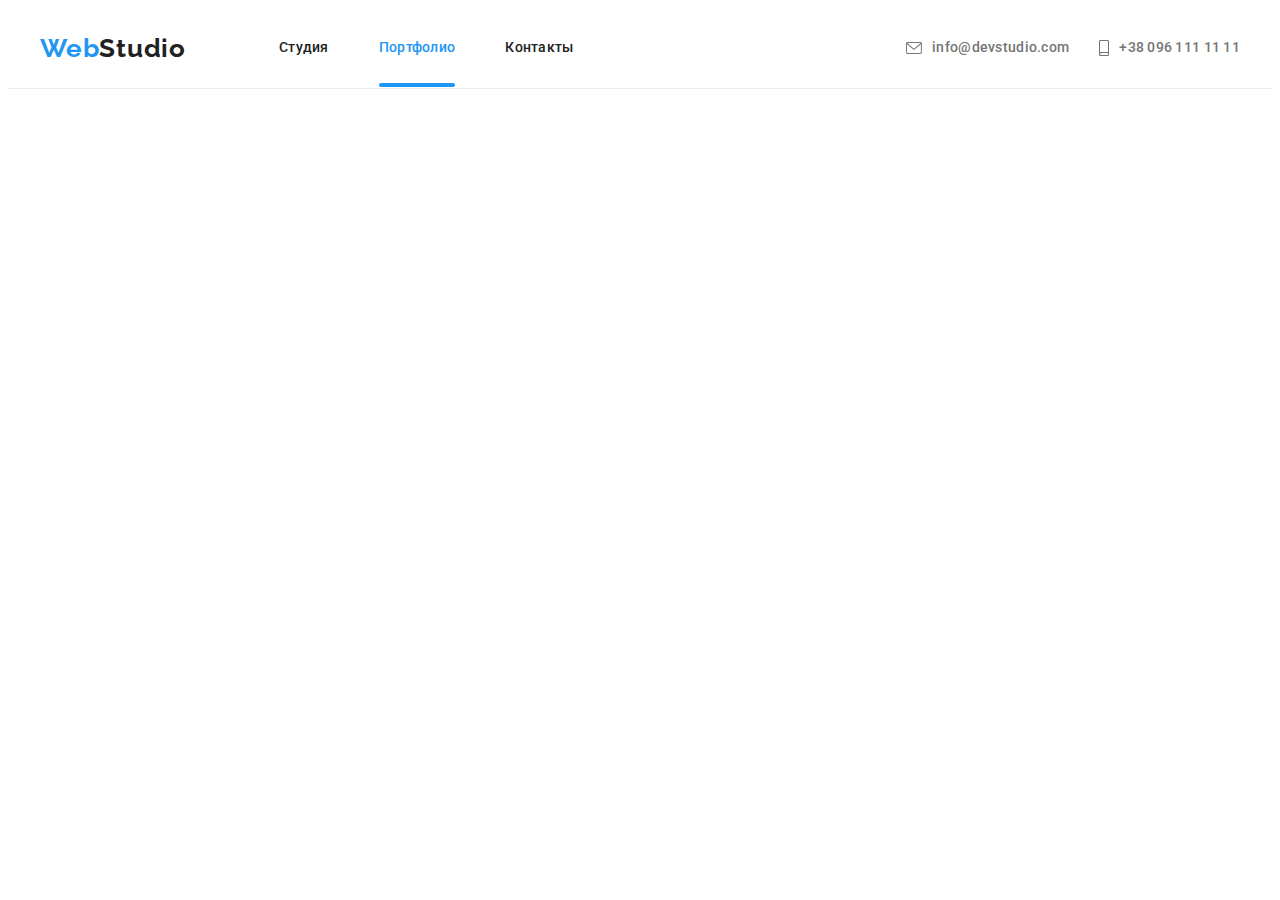
==== commit 9a58b6fd: "адаптація hero для mobile" ====
--- a/portfolio.html
+++ b/portfolio.html
@@ -132,12 +132,12 @@
 
     <!--=================start main=================-->
     <main>
-      <section class="section">
+      <!-- <section class="section">
         <div class="container">
-          <h1 class="visually-hidden">Проекты</h1>
+          <h1 class="visually-hidden">Проекты</h1> -->
 
           <!-- filter -->
-          <ul class="filter-list list">
+          <!-- <ul class="filter-list list">
             <li class="filter-list-item">
               <button class="filter-list-button" type="button">Все</button>
             </li>
@@ -159,10 +159,10 @@
                 Маркетинг
               </button>
             </li>
-          </ul>
+          </ul> -->
 
           <!-- projects -->
-          <ul class="projects-list list">
+          <!-- <ul class="projects-list list">
             <li class="projects-list-item">
               <a class="projects-list-link link" href="">
                 <div class="projects-list-link-img">
@@ -382,16 +382,16 @@
                 </div>
               </a>
             </li>
-          </ul>
+          </ul> -->
         </div>
       </section>
     </main>
     <!--=================end main=================-->
 
     <!--=================start footer=================-->
-    <footer class="footer">
-      <div class="container footer-container">
-        <div class="adress">
+    <!-- <footer class="footer"> -->
+      <!-- <div class="container footer-container"> -->
+        <!-- <div class="adress">
           <a class="footer-logo-link link" href="" lang="en">
             <span class="logo-part-one">Web</span>Studio</a
           >
@@ -420,9 +420,9 @@
               </li>
             </ul>
           </address>
-        </div>
-
-        <div class="footer-social">
+        </div> -->
+
+        <!-- <div class="footer-social">
           <p class="footer-text">присоединяйтесь</p>
           <ul class="footer-social-list list">
             <li class="footer-social-item">
@@ -457,10 +457,10 @@
               </a>
             </li>
           </ul>
-        </div>
+        </div> -->
 
         <!-- form -->
-        <div>
+        <!-- <div>
           <p class="footer-text">Подпишитесь на рассылку</p>
           <form name="email" autocomplete="on">
             <label>
@@ -481,9 +481,10 @@
               </div>
             </button>
           </form>
-        </div>
+        </div> -->
       </div>
     </footer>
     <!--=================end footer=================-->
+    <script src="./js/menu.js"></script>
   </body>
 </html>
--- a/css/main.min.css
+++ b/css/main.min.css
@@ -1,2 +1,2 @@
-:root{--primary-text-color: #757575;--title-text-color: #212121;--akcent-text-color: #2196f3;--main-text-color: #ffffff;--border-color: #eeeeee;--fone-background-color: #ffffff;--main-background-color: #2f303a;--second-background-color: #f5f4fa;--button-color: #2196f3;--social-color: #afb1b8;--social-akcent-color: #2196f3;--social-hover-color: #ffffff;--primary-font-family: "Roboto", sans-serif;--font-logo: "Raleway", sans-serif}.visually-hidden{position:absolute;width:1px;height:1px;margin:-1px;padding:0;overflow:hidden;border:0;clip:rect(0 0 0 0)}body{font-family:var(--primary-font-family);font-size:14px;line-height:0.03em;letter-spacing:0.03em;color:var(--primary-text-color);background-color:var(--fone-background-color)}h1,h2,h3,p{margin-top:0;margin-bottom:0}ul{margin-top:0;margin-bottom:0;padding-left:0}img{display:block;max-width:100%;height:auto}.list{list-style:none}.link{text-decoration:none;transition:color 250ms cubic-bezier(0.4, 0, 0.2, 1)}.section{padding-top:94px;padding-bottom:94px}.container{padding-left:15px;padding-right:15px}@media screen and (min-width: 480px){.container{width:480px;margin-left:auto;margin-right:auto}}@media screen and (min-width: 768px){.container{width:768px}}@media screen and (min-width: 1200px){.container{width:1200px}}.title{color:var(--title-text-color)}.social-list{display:flex;justify-content:center;align-items:center}.team__social-item:not(:last-child){margin-right:10px}.social-item__links{display:flex;justify-content:center;align-items:center;width:44px;height:44px;border-radius:50%;fill:var(--social-color);transition:background-color 250ms cubic-bezier(0.4, 0, 0.2, 1)}.social-item__links:hover,.social-item__links:focus{fill:var(--social-hover-color);background-color:var(--social-akcent-color)}.social-item__icon{display:flex;justify-content:center;transition:fill 250ms cubic-bezier(0.4, 0, 0.2, 1)}.header__logo-link{font-family:var(--font-logo);font-style:normal;font-weight:700;font-size:24px;line-height:1.17;letter-spacing:0.03em;color:var(--title-text-color)}@media screen and (min-width: 1200px){.header__logo-link{font-size:26px;line-height:1.19}}.logo-link__logo-part-one{color:var(--akcent-text-color)}.footer-logo-link{display:block;margin-bottom:20px;font-family:var(--font-logo);font-style:normal;font-weight:700;font-size:26px;line-height:1.19;letter-spacing:0.03em;color:var(--main-text-color)}@media screen and (max-width: 767px){.mobile-menu{opacity:0;visibility:hidden;pointer-events:none;position:absolute;top:0;left:0;width:100%;height:100vh;overflow:auto;background-color:var(--fone-background-color)}.mobile-menu__container{position:relative;padding-top:48px;padding-left:40px;padding-bottom:48px;display:flex;flex-direction:column;justify-content:space-between;height:100vh}.mobile-menu.is-open{opacity:1;visibility:visible;pointer-events:auto}.mobile-menu__close-btn{position:absolute;top:10px;right:15px;padding:0;border:none;line-height:0;background-color:transparent}.mobile-menu__close-btn:hover,.mobile-menu__close-btn:focus{fill:var(--button-color);outline:none;transition:fill 250ms cubic-bezier(0.4, 0, 0.2, 1)}.mobile-menu__item:not(:last-child){margin-bottom:32px}.mobile-menu__item .current{color:var(--akcent-text-color)}.mobile-menu__link{font-style:normal;font-weight:500;font-size:40px;line-height:1.18;letter-spacing:0.02em;color:var(--title-text-color)}.mobile-menu__tel{margin-bottom:32px}.mobile-menu__tel-link{font-style:normal;font-weight:500;font-size:34px;line-height:1.18;letter-spacing:0.02em;color:var(--akcent-text-color)}.mobile-menu__mail-link{font-style:normal;font-weight:500;font-size:24px;line-height:1.17;letter-spacing:0.02em;color:var(--primary-text-color)}.mobile-menu__social{display:flex}.mobile-menu__social-item:not(:last-child){border-right:1px solid rgba(33,33,33,0.2);margin-right:10px}.mobile-menu__social-link{font-style:normal;font-weight:500;font-size:18px;line-height:1.22;letter-spacing:0.02em;color:var(--akcent-text-color);margin-right:10px}}@media screen and (min-width: 768px){.mobile-menu{display:none}}.backdrop{position:fixed;top:0;left:0;width:100vw;height:100vh;background-color:rgba(0,0,0,0.2);transition:opacity 500ms, visibility 500ms}.backdrop.is-hidden{opacity:0;visibility:hidden;pointer-events:none}.modal{position:absolute;top:50%;left:50%;transform:translate(-50%, -50%);width:528px;height:580px;background-color:#ffffff;color:var(--title-text-color);padding:40px;font-weight:700;font-size:20px;line-height:1.15}.modal-close-btn{position:absolute;top:8px;right:8px;width:30px;height:30px;display:flex;justify-content:center;align-items:center;border-radius:50%;border:1px solid rgba(0,0,0,0.1);background-color:transparent;padding:0;cursor:pointer}.modal-close-btn:hover,.modal-close-btn:focus{fill:var(--button-color);outline:none;transition:fill 250ms cubic-bezier(0.4, 0, 0.2, 1)}.modal-title{text-align:center}.form-input-wrapper{margin-top:12px;margin-bottom:20px}.form-field{display:block;align-items:center}.form-user{position:relative}.form-input{width:100%;height:40px;border:1px solid rgba(33,33,33,0.2);border-radius:4px;padding-left:42px;outline:none;font-weight:400;font-size:14px}.form-input:hover,.form-input:focus{border:1px solid var(--akcent-text-color);transition:border 250ms cubic-bezier(0.4, 0, 0.2, 1)}.input-icon{position:absolute;top:50%;left:12px;transform:translateY(-50%)}.form-input:focus+.input-icon,.form-input:hover+.input-icon{fill:var(--akcent-text-color);transition:fill 250ms cubic-bezier(0.4, 0, 0.2, 1)}.form-text{font-weight:400;font-size:12px;line-height:1.17;letter-spacing:0.01em;color:var(--primary-text-color)}.form-comment{width:100%;height:120px;border:1px solid rgba(33,33,33,0.2);border-radius:4px;resize:none;padding-top:12px;padding-left:16px;font-weight:400;font-size:14px;letter-spacing:0.01em;color:var(--title-text-color);outline:none}.form-comment:hover,.form-comment:focus{border:1px solid var(--akcent-text-color);transition:border 250ms cubic-bezier(0.4, 0, 0.2, 1)}.form-comment::placeholder{color:rgba(117,117,117,0.5)}.form-checkbox-wrapper{display:flex;justify-content:center}.form-checkbox-label{display:flex;align-items:center;font-weight:400;font-size:14px;line-height:1.71;color:var(--primary-text-color)}.form-checkbox-label::before{display:inline-block;width:16px;height:16px;border:1px solid #212121;border-radius:2px;content:"";cursor:pointer;margin-right:10px}.form-checkbox:checked+.form-checkbox-label::before{background-color:var(--button-color);border:none;background-image:url(../images/iconcheck.svg)}.form-checkbox:focus+.form-checkbox-label::before{outline:1px solid var(--button-color);border:none;transition:outline 250ms cubic-bezier(0.4, 0, 0.2, 1)}.accept-policy-link{color:var(--akcent-text-color)}.send-btn{display:block;margin:30px auto 0;width:200px;height:50px;border-radius:4px;border:none;font-weight:700;font-size:16px;line-height:1.88;letter-spacing:0.06em;color:var(--main-text-color);background-color:var(--button-color);cursor:pointer}.send-btn:hover,.send-btn:focus{background-color:#188ce8;box-shadow:0px 4px 4px rgba(0,0,0,0.15);transition:background-color 250ms cubic-bezier(0.4, 0, 0.2, 1),box-shadow 250ms cubic-bezier(0.4, 0, 0.2, 1)}.header{border-bottom:1px solid #ececec}.header__container{display:flex;justify-content:space-between;align-items:center}@media screen and (max-width: 767px){.header{padding-top:10px;padding-bottom:10px}.header__nav-list{display:none}.header__contacts-list{display:none}.header__menu-burger-btn{padding:0;margin:0;border:none;line-height:0;background-color:var(--fone-background-color)}.header__menu-burger-btn:hover,.header__menu-burger-btn:focus{fill:var(--button-color);outline:none;transition:fill 250ms cubic-bezier(0.4, 0, 0.2, 1)}}@media screen and (min-width: 768px){.header{padding-top:21px;padding-bottom:21px;height:80px}.header__navigation{display:flex;align-items:center}.header__nav-list{display:flex;margin-left:88px}.header__nav-item{position:relative}.header__nav-item:not(:last-child){margin-right:50px}.header__nav-item .current{color:var(--akcent-text-color)}.header__nav-item .current::after{content:"";position:absolute;width:100%;height:4px;border-radius:2px;background-color:var(--social-akcent-color);bottom:-31px;left:0}.header__nav-link{padding-top:32px;padding-bottom:32px;font-style:normal;font-weight:500;font-size:14px;line-height:1.14;letter-spacing:0.02em;color:var(--title-text-color)}.header__nav-link:hover,.header__nav-link:focus{color:var(--akcent-text-color)}.header__menu-burger-btn{display:none}.header__contacts-link{display:flex;align-items:center;font-weight:500;font-size:12px;line-height:1.17;letter-spacing:0.02em;color:var(--primary-text-color)}.header__contacts-icon{fill:currentColor;margin-right:10px}.header__contacts-item:not(:last-child){margin-bottom:10px}}@media screen and (min-width: 1200px){.header{padding-top:0px;padding-bottom:0px}.header__nav-list{margin-left:93px}.header__contacts-list{display:flex;align-items:center;margin-left:auto}.header__contacts-item:not(:last-child){margin-right:30px;margin-bottom:0}.header__contacts-link{padding-top:32px;padding-bottom:32px;font-size:14px;line-height:1.14}.header__contacts-link:hover,.header__contacts-link:focus{color:var(--akcent-text-color)}}.hero{max-width:1600px;max-height:600px;margin:0 auto;background-image:linear-gradient(rgba(47,48,58,0.4), rgba(47,48,58,0.4)),url("../images/hero.jpg");background-size:cover;background-repeat:no-repeat;background-color:var(--main-background-color);padding-top:200px;padding-bottom:200px;text-align:center}.hero-title{font-weight:900;font-size:44px;line-height:1.36;letter-spacing:0.06em;text-transform:uppercase;color:var(--main-text-color)}.hero-button{margin-right:auto;margin-left:auto;margin-top:30px;padding:10px 32px;min-width:200px;border-radius:4px;border:none;font-family:inherit;font-weight:700;font-size:16px;line-height:1.88;display:flex;align-items:center;text-align:center;letter-spacing:0.06em;cursor:pointer;color:var(--main-text-color);background-color:var(--button-color);transition:background-color 250ms cubic-bezier(0.4, 0, 0.2, 1),box-shadow 250ms cubic-bezier(0.4, 0, 0.2, 1)}.hero-button:hover,.hero-button:focus{background-color:#188ce8;box-shadow:0px 4px 4px rgba(0,0,0,0.15)}.specifics__list{display:flex}.specifics__item{width:270px}.specifics__item:not(:last-child){margin-right:30px}.specifics__container{display:flex;justify-content:center;align-items:center;width:270px;height:120px;margin-bottom:30px;background-color:var(--second-background-color)}.specifics__title{margin-bottom:10px;font-weight:700;line-height:1.14;text-transform:uppercase}.specifics__text{line-height:1.71}.work{padding-top:0}.work__title{margin-bottom:50px;font-weight:700;font-size:36px;line-height:1.17;text-align:center}.work__list{display:flex}.work__item:not(:last-child){margin-right:30px}.work__item-img{position:relative}.work__text{position:absolute;bottom:0;left:0;width:100%;height:70px;font-weight:700;line-height:1.14;text-align:center;text-transform:uppercase;color:var(--main-text-color);background-color:rgba(47,48,58,0.8);padding-top:27px;padding-bottom:27px}.team{background-color:var(--second-background-color)}.team__title{margin-bottom:50px;font-weight:700;font-size:36px;line-height:42px;text-align:center}.team__list{display:flex;margin-left:-30px}.team__item{flex-basis:calc((100% - 120px) / 4);margin-left:30px}.team__description{width:270px;padding-top:30px;padding-bottom:30px;box-shadow:0px 1px 3px rgba(0,0,0,0.12),0px 1px 1px rgba(0,0,0,0.14),0px 2px 1px rgba(0,0,0,0.2);border-radius:0px 0px 4px 4px;background-color:var(--fone-background-color)}.team__list-title{margin-bottom:10px;font-weight:500;font-size:16px;line-height:1.19;text-align:center}.team__list-text{font-size:16px;line-height:1.19;text-align:center;margin-bottom:16px}.clients{margin-bottom:50px}.clients__title{font-weight:700;font-size:36px;line-height:1.17;text-align:center}.clients__list{display:flex;justify-content:space-between}.clients__link{padding:16px 32px;display:flex;width:170px;height:92px;border:1px solid var(--social-color);box-sizing:border-box;border-radius:4px;fill:var(--social-color);transition:fill 250ms cubic-bezier(0.4, 0, 0.2, 1),border 250ms cubic-bezier(0.4, 0, 0.2, 1)}.clients__link:hover,.clients__link:focus{fill:var(--social-akcent-color);border:1px solid var(--social-akcent-color)}.footer{background-color:var(--main-background-color);padding-top:60px;padding-bottom:60px}.footer-container{display:flex;align-items:baseline}.adress{margin-right:70px}.address-list-item:not(:last-child){margin-bottom:9px}.address-list-link{font-style:normal;font-weight:400;font-size:14px;line-height:1.71;letter-spacing:0.03em;color:var(--main-text-color)}.address-list-link:hover,.address-list-link:focus{color:var(--akcent-text-color)}.address-list-link-item{font-style:normal;font-weight:400;font-size:14px;line-height:1.71;letter-spacing:0.03em;color:rgba(255,255,255,0.6)}.address-list-link-item:hover,.address-list-link-item:focus{color:var(--akcent-text-color)}.footer-text{margin-bottom:20px;font-weight:700;line-height:1.14;text-transform:uppercase;color:var(--main-text-color)}.footer-social{margin-right:93px}.footer-social-list{display:flex;justify-content:space-between}.footer-social-item{display:flex;justify-content:space-between;align-items:center}.footer-social-item:not(:last-child){margin-right:10px}.footer-social-link{display:flex;justify-content:center;align-items:center;width:44px;height:44px;border-radius:50%;fill:var(--main-text-color);background-color:rgba(255,255,255,0.1);transition:background-color 250ms cubic-bezier(0.4, 0, 0.2, 1)}.footer-social-link:hover,.footer-social-link:focus{background-color:var(--social-akcent-color)}.footer-social-icon{display:flex;justify-content:center}.email-subscribe{width:358px;height:50px;border:1px solid rgba(255,255,255,0.3);box-sizing:border-box;border-radius:4px;background:none;filter:drop-shadow(0px 4px 4px rgba(0,0,0,0.15));padding-left:16px;font-weight:400;font-size:16px;line-height:1.25;letter-spacing:0.03em;color:var(--main-text-color)}.form-btn{width:200px;height:50px;margin-left:12px;border-radius:4px;border:none;font-weight:700;font-size:16px;line-height:1.88;letter-spacing:0.06em;color:var(--main-text-color);background-color:var(--button-color);cursor:pointer}.form-btn:hover,.form-btn:focus{background-color:#188ce8;box-shadow:0px 4px 4px rgba(0,0,0,0.15);transition:background-color 250ms cubic-bezier(0.4, 0, 0.2, 1),box-shadow 250ms cubic-bezier(0.4, 0, 0.2, 1)}.form-text-icon-btn{display:flex;justify-content:center}.form-icon-send{margin-left:10px}.filter-list{display:flex;justify-content:center}.filter-list-item{margin-right:8px;margin-bottom:50px}.filter-list-button{padding-top:6px;padding-bottom:6px;padding-left:22px;padding-right:22px;border-radius:4px;border:transparent;font-weight:500;font-size:16px;line-height:1.62;text-align:center;letter-spacing:0.03em;cursor:pointer;color:var(--title-text-color);background-color:var(--second-background-color);transition:color 250ms cubic-bezier(0.4, 0, 0.2, 1),background-color 250ms cubic-bezier(0.4, 0, 0.2, 1),box-shadow 250ms cubic-bezier(0.4, 0, 0.2, 1)}.filter-list-button:hover,.filter-list-button:focus{color:var(--main-text-color);background-color:var(--button-color);box-shadow:0px 3px 1px rgba(0,0,0,0.1),0px 1px 2px rgba(0,0,0,0.08),0px 2px 2px rgba(0,0,0,0.12)}.projects-list{display:flex;flex-wrap:wrap;margin-left:-30px;margin-top:-30px}.projects-list-item{flex-basis:calc((100% - 90px) / 3);margin-left:30px;margin-top:30px}.projects-list-link{display:block;transition:box-shadow 250ms cubic-bezier(0.4, 0, 0.2, 1)}.projects-list-link:hover,.projects-list-link:focus{box-shadow:0px 1px 1px rgba(0,0,0,0.12),0px 4px 4px rgba(0,0,0,0.06),1px 4px 6px rgba(0,0,0,0.16)}.project-description{padding:20px 24px;border:1px solid var(--border-color);border-top:none}.projects-item-title{margin-bottom:4px;font-style:normal;font-weight:700;font-size:18px;line-height:2;letter-spacing:0.06em;color:var(--title-text-color)}.projects-item-text{font-style:normal;font-weight:400;font-size:16px;line-height:1.88;letter-spacing:0.03em;color:var(--primary-text-color)}.projects-list-link-img{position:relative;overflow:hidden}.overlay{position:absolute;top:0;left:0;width:100%;height:100%;font-size:18px;line-height:1.56;color:var(--main-text-color);background-color:rgba(33,150,243,0.9);padding:63px 24px;overflow:auto;transform:translateY(101%);transition:transform 250ms cubic-bezier(0.4, 0, 0.2, 1)}.projects-list-link:hover .overlay,.projects-list-link:focus .overlay{transform:translate(0)}
+:root{--primary-text-color: #757575;--title-text-color: #212121;--akcent-text-color: #2196f3;--main-text-color: #ffffff;--border-color: #eeeeee;--fone-background-color: #ffffff;--main-background-color: #2f303a;--second-background-color: #f5f4fa;--button-color: #2196f3;--social-color: #afb1b8;--social-akcent-color: #2196f3;--social-hover-color: #ffffff;--primary-font-family: "Roboto", sans-serif;--font-logo: "Raleway", sans-serif}.visually-hidden{position:absolute;width:1px;height:1px;margin:-1px;padding:0;overflow:hidden;border:0;clip:rect(0 0 0 0)}body{font-family:var(--primary-font-family);font-size:14px;line-height:0.03em;letter-spacing:0.03em;color:var(--primary-text-color);background-color:var(--fone-background-color)}h1,h2,h3,p{margin-top:0;margin-bottom:0}ul{margin-top:0;margin-bottom:0;padding-left:0}img{display:block;max-width:100%;height:auto}.list{list-style:none}.link{text-decoration:none;transition:color 250ms cubic-bezier(0.4, 0, 0.2, 1)}.section{padding-top:94px;padding-bottom:94px}.container{padding-left:15px;padding-right:15px}@media screen and (min-width: 480px){.container{width:480px;margin-left:auto;margin-right:auto}}@media screen and (min-width: 768px){.container{width:768px}}@media screen and (min-width: 1200px){.container{width:1200px}}.title{color:var(--title-text-color)}.social-list{display:flex;justify-content:center;align-items:center}.team__social-item:not(:last-child){margin-right:10px}.social-item__links{display:flex;justify-content:center;align-items:center;width:44px;height:44px;border-radius:50%;fill:var(--social-color);transition:background-color 250ms cubic-bezier(0.4, 0, 0.2, 1)}.social-item__links:hover,.social-item__links:focus{fill:var(--social-hover-color);background-color:var(--social-akcent-color)}.social-item__icon{display:flex;justify-content:center;transition:fill 250ms cubic-bezier(0.4, 0, 0.2, 1)}.header__logo-link{font-family:var(--font-logo);font-style:normal;font-weight:700;font-size:24px;line-height:1.17;letter-spacing:0.03em;color:var(--title-text-color)}.logo-link__logo-part-one{color:var(--akcent-text-color)}@media screen and (min-width: 1200px){.header__logo-link{font-size:26px;line-height:1.19}}.footer-logo-link{display:block;margin-bottom:20px;font-family:var(--font-logo);font-style:normal;font-weight:700;font-size:26px;line-height:1.19;letter-spacing:0.03em;color:var(--main-text-color)}@media screen and (max-width: 767px){.mobile-menu{opacity:0;visibility:hidden;pointer-events:none;position:absolute;top:0;left:0;width:100%;height:100vh;overflow:auto;background-color:var(--fone-background-color)}.mobile-menu__container{position:relative;padding-top:48px;padding-left:40px;padding-bottom:48px;display:flex;flex-direction:column;justify-content:space-between;height:100vh}.mobile-menu.is-open{opacity:1;visibility:visible;pointer-events:auto}.mobile-menu__close-btn{position:absolute;top:10px;right:15px;padding:0;border:none;line-height:0;background-color:transparent}.mobile-menu__close-btn:hover,.mobile-menu__close-btn:focus{fill:var(--button-color);outline:none;transition:fill 250ms cubic-bezier(0.4, 0, 0.2, 1)}.mobile-menu__item:not(:last-child){margin-bottom:32px}.mobile-menu__item .current{color:var(--akcent-text-color)}.mobile-menu__link{font-style:normal;font-weight:500;font-size:40px;line-height:1.18;letter-spacing:0.02em;color:var(--title-text-color)}.mobile-menu__tel{margin-bottom:32px}.mobile-menu__tel-link{font-style:normal;font-weight:500;font-size:34px;line-height:1.18;letter-spacing:0.02em;color:var(--akcent-text-color)}.mobile-menu__mail-link{font-style:normal;font-weight:500;font-size:24px;line-height:1.17;letter-spacing:0.02em;color:var(--primary-text-color)}.mobile-menu__social{display:flex}.mobile-menu__social-item:not(:last-child){border-right:1px solid rgba(33,33,33,0.2);margin-right:10px}.mobile-menu__social-link{font-style:normal;font-weight:500;font-size:18px;line-height:1.22;letter-spacing:0.02em;color:var(--akcent-text-color);margin-right:10px}}@media screen and (min-width: 768px){.mobile-menu{display:none}}.backdrop{position:fixed;top:0;left:0;width:100vw;height:100vh;background-color:rgba(0,0,0,0.2);transition:opacity 500ms, visibility 500ms}.backdrop.is-hidden{opacity:0;visibility:hidden;pointer-events:none}.modal{position:absolute;top:50%;left:50%;transform:translate(-50%, -50%);width:528px;height:580px;background-color:#ffffff;color:var(--title-text-color);padding:40px;font-weight:700;font-size:20px;line-height:1.15}.modal-close-btn{position:absolute;top:8px;right:8px;width:30px;height:30px;display:flex;justify-content:center;align-items:center;border-radius:50%;border:1px solid rgba(0,0,0,0.1);background-color:transparent;padding:0;cursor:pointer}.modal-close-btn:hover,.modal-close-btn:focus{fill:var(--button-color);outline:none;transition:fill 250ms cubic-bezier(0.4, 0, 0.2, 1)}.modal-title{text-align:center}.form-input-wrapper{margin-top:12px;margin-bottom:20px}.form-field{display:block;align-items:center}.form-user{position:relative}.form-input{width:100%;height:40px;border:1px solid rgba(33,33,33,0.2);border-radius:4px;padding-left:42px;outline:none;font-weight:400;font-size:14px}.form-input:hover,.form-input:focus{border:1px solid var(--akcent-text-color);transition:border 250ms cubic-bezier(0.4, 0, 0.2, 1)}.input-icon{position:absolute;top:50%;left:12px;transform:translateY(-50%)}.form-input:focus+.input-icon,.form-input:hover+.input-icon{fill:var(--akcent-text-color);transition:fill 250ms cubic-bezier(0.4, 0, 0.2, 1)}.form-text{font-weight:400;font-size:12px;line-height:1.17;letter-spacing:0.01em;color:var(--primary-text-color)}.form-comment{width:100%;height:120px;border:1px solid rgba(33,33,33,0.2);border-radius:4px;resize:none;padding-top:12px;padding-left:16px;font-weight:400;font-size:14px;letter-spacing:0.01em;color:var(--title-text-color);outline:none}.form-comment:hover,.form-comment:focus{border:1px solid var(--akcent-text-color);transition:border 250ms cubic-bezier(0.4, 0, 0.2, 1)}.form-comment::placeholder{color:rgba(117,117,117,0.5)}.form-checkbox-wrapper{display:flex;justify-content:center}.form-checkbox-label{display:flex;align-items:center;font-weight:400;font-size:14px;line-height:1.71;color:var(--primary-text-color)}.form-checkbox-label::before{display:inline-block;width:16px;height:16px;border:1px solid #212121;border-radius:2px;content:"";cursor:pointer;margin-right:10px}.form-checkbox:checked+.form-checkbox-label::before{background-color:var(--button-color);border:none;background-image:url(../images/iconcheck.svg)}.form-checkbox:focus+.form-checkbox-label::before{outline:1px solid var(--button-color);border:none;transition:outline 250ms cubic-bezier(0.4, 0, 0.2, 1)}.accept-policy-link{color:var(--akcent-text-color)}.send-btn{display:block;margin:30px auto 0;width:200px;height:50px;border-radius:4px;border:none;font-weight:700;font-size:16px;line-height:1.88;letter-spacing:0.06em;color:var(--main-text-color);background-color:var(--button-color);cursor:pointer}.send-btn:hover,.send-btn:focus{background-color:#188ce8;box-shadow:0px 4px 4px rgba(0,0,0,0.15);transition:background-color 250ms cubic-bezier(0.4, 0, 0.2, 1),box-shadow 250ms cubic-bezier(0.4, 0, 0.2, 1)}.header{border-bottom:1px solid #ececec}.header__container{display:flex;justify-content:space-between;align-items:center}@media screen and (max-width: 767px){.header{padding-top:10px;padding-bottom:10px;height:60px}.header__nav-list{display:none}.header__contacts-list{display:none}.header__menu-burger-btn{padding:0;margin:0;border:none;line-height:0;background-color:var(--fone-background-color)}.header__menu-burger-btn:hover,.header__menu-burger-btn:focus{fill:var(--button-color);outline:none;transition:fill 250ms cubic-bezier(0.4, 0, 0.2, 1)}}@media screen and (min-width: 768px){.header{padding-top:21px;padding-bottom:21px;height:80px}.header__navigation{display:flex;align-items:center}.header__nav-list{display:flex;margin-left:88px}.header__nav-item{position:relative}.header__nav-item:not(:last-child){margin-right:50px}.header__nav-item .current{color:var(--akcent-text-color)}.header__nav-item .current::after{content:"";position:absolute;width:100%;height:4px;border-radius:2px;background-color:var(--social-akcent-color);bottom:-31px;left:0}.header__nav-link{padding-top:32px;padding-bottom:32px;font-style:normal;font-weight:500;font-size:14px;line-height:1.14;letter-spacing:0.02em;color:var(--title-text-color)}.header__nav-link:hover,.header__nav-link:focus{color:var(--akcent-text-color)}.header__menu-burger-btn{display:none}.header__contacts-link{display:flex;align-items:center;font-weight:500;font-size:12px;line-height:1.17;letter-spacing:0.02em;color:var(--primary-text-color)}.header__contacts-icon{fill:currentColor;margin-right:10px}.header__contacts-item:not(:last-child){margin-bottom:10px}}@media screen and (min-width: 1200px){.header{padding-top:0px;padding-bottom:0px}.header__nav-list{margin-left:93px}.header__contacts-list{display:flex;align-items:center;margin-left:auto}.header__contacts-item:not(:last-child){margin-right:30px;margin-bottom:0}.header__contacts-link{padding-top:32px;padding-bottom:32px;font-size:14px;line-height:1.14}.header__contacts-link:hover,.header__contacts-link:focus{color:var(--akcent-text-color)}}.hero{margin:0 auto;background-image:linear-gradient(rgba(47,48,58,0.4), rgba(47,48,58,0.4));background-size:cover;background-repeat:no-repeat;background-color:var(--main-background-color);text-align:center}.hero__title{font-weight:900;letter-spacing:0.06em;text-transform:uppercase;color:var(--main-text-color)}.hero__button{margin-right:auto;margin-left:auto;margin-top:30px;padding:10px 32px;min-width:200px;border-radius:4px;border:none;font-family:inherit;font-weight:700;font-size:16px;line-height:1.88;display:flex;align-items:center;text-align:center;letter-spacing:0.06em;cursor:pointer;color:var(--main-text-color);background-color:var(--button-color);transition:background-color 250ms cubic-bezier(0.4, 0, 0.2, 1),box-shadow 250ms cubic-bezier(0.4, 0, 0.2, 1)}.hero__button:hover,.hero__button:focus{background-color:#188ce8;box-shadow:0px 4px 4px rgba(0,0,0,0.15)}@media screen and (max-width: 767px){.hero{max-width:480px;max-height:400px;padding-top:118px;padding-bottom:118px}.hero__title{font-size:26px;line-height:1.62}}@media (min-device-pixel-ratio: 2), (min-resolution: 192dpi), (min-resolution: 2dppx){.hero{background-image:url(../)}}.specifics__list{display:flex}.specifics__item{width:270px}.specifics__item:not(:last-child){margin-right:30px}.specifics__container{display:flex;justify-content:center;align-items:center;width:270px;height:120px;margin-bottom:30px;background-color:var(--second-background-color)}.specifics__title{margin-bottom:10px;font-weight:700;line-height:1.14;text-transform:uppercase}.specifics__text{line-height:1.71}.work{padding-top:0}.work__title{margin-bottom:50px;font-weight:700;font-size:36px;line-height:1.17;text-align:center}.work__list{display:flex}.work__item:not(:last-child){margin-right:30px}.work__item-img{position:relative}.work__text{position:absolute;bottom:0;left:0;width:100%;height:70px;font-weight:700;line-height:1.14;text-align:center;text-transform:uppercase;color:var(--main-text-color);background-color:rgba(47,48,58,0.8);padding-top:27px;padding-bottom:27px}.team{background-color:var(--second-background-color)}.team__title{margin-bottom:50px;font-weight:700;font-size:36px;line-height:42px;text-align:center}.team__list{display:flex;margin-left:-30px}.team__item{flex-basis:calc((100% - 120px) / 4);margin-left:30px}.team__description{width:270px;padding-top:30px;padding-bottom:30px;box-shadow:0px 1px 3px rgba(0,0,0,0.12),0px 1px 1px rgba(0,0,0,0.14),0px 2px 1px rgba(0,0,0,0.2);border-radius:0px 0px 4px 4px;background-color:var(--fone-background-color)}.team__list-title{margin-bottom:10px;font-weight:500;font-size:16px;line-height:1.19;text-align:center}.team__list-text{font-size:16px;line-height:1.19;text-align:center;margin-bottom:16px}.clients{margin-bottom:50px}.clients__title{font-weight:700;font-size:36px;line-height:1.17;text-align:center}.clients__list{display:flex;justify-content:space-between}.clients__link{padding:16px 32px;display:flex;width:170px;height:92px;border:1px solid var(--social-color);box-sizing:border-box;border-radius:4px;fill:var(--social-color);transition:fill 250ms cubic-bezier(0.4, 0, 0.2, 1),border 250ms cubic-bezier(0.4, 0, 0.2, 1)}.clients__link:hover,.clients__link:focus{fill:var(--social-akcent-color);border:1px solid var(--social-akcent-color)}.footer{background-color:var(--main-background-color);padding-top:60px;padding-bottom:60px}.footer-container{display:flex;align-items:baseline}.adress{margin-right:70px}.address-list-item:not(:last-child){margin-bottom:9px}.address-list-link{font-style:normal;font-weight:400;font-size:14px;line-height:1.71;letter-spacing:0.03em;color:var(--main-text-color)}.address-list-link:hover,.address-list-link:focus{color:var(--akcent-text-color)}.address-list-link-item{font-style:normal;font-weight:400;font-size:14px;line-height:1.71;letter-spacing:0.03em;color:rgba(255,255,255,0.6)}.address-list-link-item:hover,.address-list-link-item:focus{color:var(--akcent-text-color)}.footer-text{margin-bottom:20px;font-weight:700;line-height:1.14;text-transform:uppercase;color:var(--main-text-color)}.footer-social{margin-right:93px}.footer-social-list{display:flex;justify-content:space-between}.footer-social-item{display:flex;justify-content:space-between;align-items:center}.footer-social-item:not(:last-child){margin-right:10px}.footer-social-link{display:flex;justify-content:center;align-items:center;width:44px;height:44px;border-radius:50%;fill:var(--main-text-color);background-color:rgba(255,255,255,0.1);transition:background-color 250ms cubic-bezier(0.4, 0, 0.2, 1)}.footer-social-link:hover,.footer-social-link:focus{background-color:var(--social-akcent-color)}.footer-social-icon{display:flex;justify-content:center}.email-subscribe{width:358px;height:50px;border:1px solid rgba(255,255,255,0.3);box-sizing:border-box;border-radius:4px;background:none;filter:drop-shadow(0px 4px 4px rgba(0,0,0,0.15));padding-left:16px;font-weight:400;font-size:16px;line-height:1.25;letter-spacing:0.03em;color:var(--main-text-color)}.form-btn{width:200px;height:50px;margin-left:12px;border-radius:4px;border:none;font-weight:700;font-size:16px;line-height:1.88;letter-spacing:0.06em;color:var(--main-text-color);background-color:var(--button-color);cursor:pointer}.form-btn:hover,.form-btn:focus{background-color:#188ce8;box-shadow:0px 4px 4px rgba(0,0,0,0.15);transition:background-color 250ms cubic-bezier(0.4, 0, 0.2, 1),box-shadow 250ms cubic-bezier(0.4, 0, 0.2, 1)}.form-text-icon-btn{display:flex;justify-content:center}.form-icon-send{margin-left:10px}.filter-list{display:flex;justify-content:center}.filter-list-item{margin-right:8px;margin-bottom:50px}.filter-list-button{padding-top:6px;padding-bottom:6px;padding-left:22px;padding-right:22px;border-radius:4px;border:transparent;font-weight:500;font-size:16px;line-height:1.62;text-align:center;letter-spacing:0.03em;cursor:pointer;color:var(--title-text-color);background-color:var(--second-background-color);transition:color 250ms cubic-bezier(0.4, 0, 0.2, 1),background-color 250ms cubic-bezier(0.4, 0, 0.2, 1),box-shadow 250ms cubic-bezier(0.4, 0, 0.2, 1)}.filter-list-button:hover,.filter-list-button:focus{color:var(--main-text-color);background-color:var(--button-color);box-shadow:0px 3px 1px rgba(0,0,0,0.1),0px 1px 2px rgba(0,0,0,0.08),0px 2px 2px rgba(0,0,0,0.12)}.projects-list{display:flex;flex-wrap:wrap;margin-left:-30px;margin-top:-30px}.projects-list-item{flex-basis:calc((100% - 90px) / 3);margin-left:30px;margin-top:30px}.projects-list-link{display:block;transition:box-shadow 250ms cubic-bezier(0.4, 0, 0.2, 1)}.projects-list-link:hover,.projects-list-link:focus{box-shadow:0px 1px 1px rgba(0,0,0,0.12),0px 4px 4px rgba(0,0,0,0.06),1px 4px 6px rgba(0,0,0,0.16)}.project-description{padding:20px 24px;border:1px solid var(--border-color);border-top:none}.projects-item-title{margin-bottom:4px;font-style:normal;font-weight:700;font-size:18px;line-height:2;letter-spacing:0.06em;color:var(--title-text-color)}.projects-item-text{font-style:normal;font-weight:400;font-size:16px;line-height:1.88;letter-spacing:0.03em;color:var(--primary-text-color)}.projects-list-link-img{position:relative;overflow:hidden}.overlay{position:absolute;top:0;left:0;width:100%;height:100%;font-size:18px;line-height:1.56;color:var(--main-text-color);background-color:rgba(33,150,243,0.9);padding:63px 24px;overflow:auto;transform:translateY(101%);transition:transform 250ms cubic-bezier(0.4, 0, 0.2, 1)}.projects-list-link:hover .overlay,.projects-list-link:focus .overlay{transform:translate(0)}
 /*# sourceMappingURL=main.min.css.map */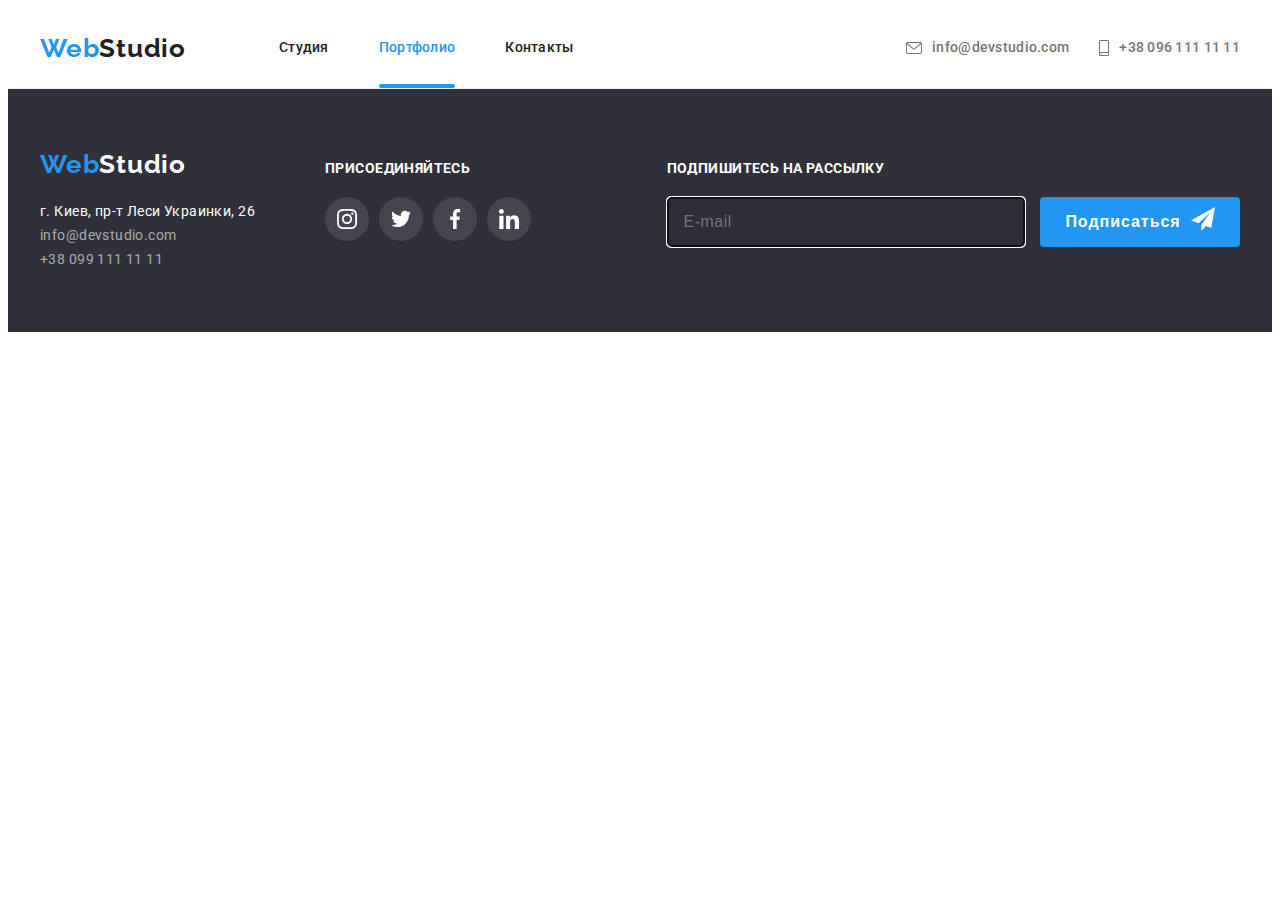
==== commit f41f5a1a: "редагування rкласів portfolio.html" ====
--- a/portfolio.html
+++ b/portfolio.html
@@ -29,7 +29,7 @@
       <div class="container header__container">
         <nav class="header__navigation">
           <a class="header__logo-link link" href="" lang="en">
-            <span class="logo-link__logo-part-one">Web</span>Studio</a
+            <span class="header__logo-link_part-one">Web</span>Studio</a
           >
           <ul class="header__nav-list list">
             <li class="header__nav-item">
@@ -389,99 +389,99 @@
     <!--=================end main=================-->
 
     <!--=================start footer=================-->
-    <!-- <footer class="footer"> -->
-      <!-- <div class="container footer-container"> -->
-        <!-- <div class="adress">
-          <a class="footer-logo-link link" href="" lang="en">
-            <span class="logo-part-one">Web</span>Studio</a
+    <footer class="footer">
+      <div class="container footer-container">
+        <div class="footer-address">
+          <a class="footer__logo-link link" href="" lang="en">
+            <span class="footer__logo-link_part-one">Web</span>Studio</a
           >
           <address>
-            <ul class="address-list list">
-              <li class="address-list-item">
+            <ul class="footer-address__list list">
+              <li class="footer-address__item">
                 <a
-                  class="address-list-link link"
+                  class="footer-address__link link"
                   href="https://goo.gl/maps/DS2FpUbjy8NpvMt88"
                   target="_blank"
                 >
                   г. Киев, пр-т Леси Украинки, 26</a
                 >
               </li>
-              <li class="address-list-item">
+              <li class="footer-address__item">
                 <a
-                  class="address-list-link-item link"
+                  class="footer-address__link-item link"
                   href="mailto:info@devstudio.com"
                   >info@devstudio.com</a
                 >
               </li>
-              <li class="address-list-item">
-                <a class="address-list-link-item link" href="tel:+380991111111"
+              <li class="footer-address__item">
+                <a class="footer-address__link-item link" href="tel:+380991111111"
                   >+38 099 111 11 11</a
                 >
               </li>
             </ul>
           </address>
-        </div> -->
-
-        <!-- <div class="footer-social">
+        </div>
+
+        <div class="footer-social">
           <p class="footer-text">присоединяйтесь</p>
-          <ul class="footer-social-list list">
-            <li class="footer-social-item">
-              <a class="footer-social-link" href="">
+          <ul class="footer-social__list list">
+            <li class="footer-social__item">
+              <a class="footer-social__link" href="">
                 <svg width="20" height="20">
                   <use
-                    class="footer-social-icon"
+                    class="footer-social__icon"
                     href="./images/icon.svg#instagram"
                   ></use>
                 </svg>
               </a>
             </li>
-            <li class="footer-social-item">
-              <a class="footer-social-link" href="">
+            <li class="footer-social__item">
+              <a class="footer-social__link" href="">
                 <svg width="20" height="20">
                   <use href="./images/icon.svg#twitter"></use>
                 </svg>
               </a>
             </li>
-            <li class="footer-social-item">
-              <a class="footer-social-link" href="">
+            <li class="footer-social__item">
+              <a class="footer-social__link" href="">
                 <svg width="20" height="20">
                   <use href="./images/icon.svg#facebook"></use>
                 </svg>
               </a>
             </li>
-            <li class="footer-social-item">
-              <a class="footer-social-link" href="">
+            <li class="footer-social__item">
+              <a class="footer-social__link" href="">
                 <svg width="20" height="20">
                   <use href="./images/icon.svg#linkedin"></use>
                 </svg>
               </a>
             </li>
           </ul>
-        </div> -->
+        </div>
 
         <!-- form -->
-        <!-- <div>
+        <div class="form">
           <p class="footer-text">Подпишитесь на рассылку</p>
           <form name="email" autocomplete="on">
             <label>
               <input
-                class="email-subscribe"
+                class="footer-form__email-subscribe"
                 type="email"
                 name="email"
                 autofocus
                 placeholder="E-mail"
               />
             </label>
-            <button class="form-btn" type="submit">
-              <div class="form-text-icon-btn">
+            <button class="footer-form__btn" type="submit">
+              <div class="form__text-icon-btn">
                 Подписаться
-                <svg class="form-icon-send" width="24" height="24">
+                <svg class="form__icon-send" width="24" height="24">
                   <use href="./images/icon.svg#icon-send"></use>
                 </svg>
               </div>
             </button>
           </form>
-        </div> -->
+        </div>
       </div>
     </footer>
     <!--=================end footer=================-->
--- a/css/main.min.css
+++ b/css/main.min.css
@@ -1,2 +1,2 @@
-:root{--primary-text-color: #757575;--title-text-color: #212121;--akcent-text-color: #2196f3;--main-text-color: #ffffff;--border-color: #eeeeee;--fone-background-color: #ffffff;--main-background-color: #2f303a;--second-background-color: #f5f4fa;--button-color: #2196f3;--social-color: #afb1b8;--social-akcent-color: #2196f3;--social-hover-color: #ffffff;--primary-font-family: "Roboto", sans-serif;--font-logo: "Raleway", sans-serif}.visually-hidden{position:absolute;width:1px;height:1px;margin:-1px;padding:0;overflow:hidden;border:0;clip:rect(0 0 0 0)}body{font-family:var(--primary-font-family);font-size:14px;line-height:0.03em;letter-spacing:0.03em;color:var(--primary-text-color);background-color:var(--fone-background-color)}h1,h2,h3,p{margin-top:0;margin-bottom:0}ul{margin-top:0;margin-bottom:0;padding-left:0}img{display:block;max-width:100%;height:auto}.list{list-style:none}.link{text-decoration:none;transition:color 250ms cubic-bezier(0.4, 0, 0.2, 1)}.section{padding-top:94px;padding-bottom:94px}.container{padding-left:15px;padding-right:15px}@media screen and (min-width: 480px){.container{width:480px;margin-left:auto;margin-right:auto}}@media screen and (min-width: 768px){.container{width:768px}}@media screen and (min-width: 1200px){.container{width:1200px}}.title{color:var(--title-text-color)}.social-list{display:flex;justify-content:center;align-items:center}.team__social-item:not(:last-child){margin-right:10px}.social-item__links{display:flex;justify-content:center;align-items:center;width:44px;height:44px;border-radius:50%;fill:var(--social-color);transition:background-color 250ms cubic-bezier(0.4, 0, 0.2, 1)}.social-item__links:hover,.social-item__links:focus{fill:var(--social-hover-color);background-color:var(--social-akcent-color)}.social-item__icon{display:flex;justify-content:center;transition:fill 250ms cubic-bezier(0.4, 0, 0.2, 1)}.header__logo-link{font-family:var(--font-logo);font-style:normal;font-weight:700;font-size:24px;line-height:1.17;letter-spacing:0.03em;color:var(--title-text-color)}.logo-link__logo-part-one{color:var(--akcent-text-color)}@media screen and (min-width: 1200px){.header__logo-link{font-size:26px;line-height:1.19}}.footer-logo-link{display:block;margin-bottom:20px;font-family:var(--font-logo);font-style:normal;font-weight:700;font-size:26px;line-height:1.19;letter-spacing:0.03em;color:var(--main-text-color)}@media screen and (max-width: 767px){.mobile-menu{opacity:0;visibility:hidden;pointer-events:none;position:absolute;top:0;left:0;width:100%;height:100vh;overflow:auto;background-color:var(--fone-background-color)}.mobile-menu__container{position:relative;padding-top:48px;padding-left:40px;padding-bottom:48px;display:flex;flex-direction:column;justify-content:space-between;height:100vh}.mobile-menu.is-open{opacity:1;visibility:visible;pointer-events:auto}.mobile-menu__close-btn{position:absolute;top:10px;right:15px;padding:0;border:none;line-height:0;background-color:transparent}.mobile-menu__close-btn:hover,.mobile-menu__close-btn:focus{fill:var(--button-color);outline:none;transition:fill 250ms cubic-bezier(0.4, 0, 0.2, 1)}.mobile-menu__item:not(:last-child){margin-bottom:32px}.mobile-menu__item .current{color:var(--akcent-text-color)}.mobile-menu__link{font-style:normal;font-weight:500;font-size:40px;line-height:1.18;letter-spacing:0.02em;color:var(--title-text-color)}.mobile-menu__tel{margin-bottom:32px}.mobile-menu__tel-link{font-style:normal;font-weight:500;font-size:34px;line-height:1.18;letter-spacing:0.02em;color:var(--akcent-text-color)}.mobile-menu__mail-link{font-style:normal;font-weight:500;font-size:24px;line-height:1.17;letter-spacing:0.02em;color:var(--primary-text-color)}.mobile-menu__social{display:flex}.mobile-menu__social-item:not(:last-child){border-right:1px solid rgba(33,33,33,0.2);margin-right:10px}.mobile-menu__social-link{font-style:normal;font-weight:500;font-size:18px;line-height:1.22;letter-spacing:0.02em;color:var(--akcent-text-color);margin-right:10px}}@media screen and (min-width: 768px){.mobile-menu{display:none}}.backdrop{position:fixed;top:0;left:0;width:100vw;height:100vh;background-color:rgba(0,0,0,0.2);transition:opacity 500ms, visibility 500ms}.backdrop.is-hidden{opacity:0;visibility:hidden;pointer-events:none}.modal{position:absolute;top:50%;left:50%;transform:translate(-50%, -50%);width:528px;height:580px;background-color:#ffffff;color:var(--title-text-color);padding:40px;font-weight:700;font-size:20px;line-height:1.15}.modal-close-btn{position:absolute;top:8px;right:8px;width:30px;height:30px;display:flex;justify-content:center;align-items:center;border-radius:50%;border:1px solid rgba(0,0,0,0.1);background-color:transparent;padding:0;cursor:pointer}.modal-close-btn:hover,.modal-close-btn:focus{fill:var(--button-color);outline:none;transition:fill 250ms cubic-bezier(0.4, 0, 0.2, 1)}.modal-title{text-align:center}.form-input-wrapper{margin-top:12px;margin-bottom:20px}.form-field{display:block;align-items:center}.form-user{position:relative}.form-input{width:100%;height:40px;border:1px solid rgba(33,33,33,0.2);border-radius:4px;padding-left:42px;outline:none;font-weight:400;font-size:14px}.form-input:hover,.form-input:focus{border:1px solid var(--akcent-text-color);transition:border 250ms cubic-bezier(0.4, 0, 0.2, 1)}.input-icon{position:absolute;top:50%;left:12px;transform:translateY(-50%)}.form-input:focus+.input-icon,.form-input:hover+.input-icon{fill:var(--akcent-text-color);transition:fill 250ms cubic-bezier(0.4, 0, 0.2, 1)}.form-text{font-weight:400;font-size:12px;line-height:1.17;letter-spacing:0.01em;color:var(--primary-text-color)}.form-comment{width:100%;height:120px;border:1px solid rgba(33,33,33,0.2);border-radius:4px;resize:none;padding-top:12px;padding-left:16px;font-weight:400;font-size:14px;letter-spacing:0.01em;color:var(--title-text-color);outline:none}.form-comment:hover,.form-comment:focus{border:1px solid var(--akcent-text-color);transition:border 250ms cubic-bezier(0.4, 0, 0.2, 1)}.form-comment::placeholder{color:rgba(117,117,117,0.5)}.form-checkbox-wrapper{display:flex;justify-content:center}.form-checkbox-label{display:flex;align-items:center;font-weight:400;font-size:14px;line-height:1.71;color:var(--primary-text-color)}.form-checkbox-label::before{display:inline-block;width:16px;height:16px;border:1px solid #212121;border-radius:2px;content:"";cursor:pointer;margin-right:10px}.form-checkbox:checked+.form-checkbox-label::before{background-color:var(--button-color);border:none;background-image:url(../images/iconcheck.svg)}.form-checkbox:focus+.form-checkbox-label::before{outline:1px solid var(--button-color);border:none;transition:outline 250ms cubic-bezier(0.4, 0, 0.2, 1)}.accept-policy-link{color:var(--akcent-text-color)}.send-btn{display:block;margin:30px auto 0;width:200px;height:50px;border-radius:4px;border:none;font-weight:700;font-size:16px;line-height:1.88;letter-spacing:0.06em;color:var(--main-text-color);background-color:var(--button-color);cursor:pointer}.send-btn:hover,.send-btn:focus{background-color:#188ce8;box-shadow:0px 4px 4px rgba(0,0,0,0.15);transition:background-color 250ms cubic-bezier(0.4, 0, 0.2, 1),box-shadow 250ms cubic-bezier(0.4, 0, 0.2, 1)}.header{border-bottom:1px solid #ececec}.header__container{display:flex;justify-content:space-between;align-items:center}@media screen and (max-width: 767px){.header{padding-top:10px;padding-bottom:10px;height:60px}.header__nav-list{display:none}.header__contacts-list{display:none}.header__menu-burger-btn{padding:0;margin:0;border:none;line-height:0;background-color:var(--fone-background-color)}.header__menu-burger-btn:hover,.header__menu-burger-btn:focus{fill:var(--button-color);outline:none;transition:fill 250ms cubic-bezier(0.4, 0, 0.2, 1)}}@media screen and (min-width: 768px){.header{padding-top:21px;padding-bottom:21px;height:80px}.header__navigation{display:flex;align-items:center}.header__nav-list{display:flex;margin-left:88px}.header__nav-item{position:relative}.header__nav-item:not(:last-child){margin-right:50px}.header__nav-item .current{color:var(--akcent-text-color)}.header__nav-item .current::after{content:"";position:absolute;width:100%;height:4px;border-radius:2px;background-color:var(--social-akcent-color);bottom:-31px;left:0}.header__nav-link{padding-top:32px;padding-bottom:32px;font-style:normal;font-weight:500;font-size:14px;line-height:1.14;letter-spacing:0.02em;color:var(--title-text-color)}.header__nav-link:hover,.header__nav-link:focus{color:var(--akcent-text-color)}.header__menu-burger-btn{display:none}.header__contacts-link{display:flex;align-items:center;font-weight:500;font-size:12px;line-height:1.17;letter-spacing:0.02em;color:var(--primary-text-color)}.header__contacts-icon{fill:currentColor;margin-right:10px}.header__contacts-item:not(:last-child){margin-bottom:10px}}@media screen and (min-width: 1200px){.header{padding-top:0px;padding-bottom:0px}.header__nav-list{margin-left:93px}.header__contacts-list{display:flex;align-items:center;margin-left:auto}.header__contacts-item:not(:last-child){margin-right:30px;margin-bottom:0}.header__contacts-link{padding-top:32px;padding-bottom:32px;font-size:14px;line-height:1.14}.header__contacts-link:hover,.header__contacts-link:focus{color:var(--akcent-text-color)}}.hero{margin:0 auto;background-image:linear-gradient(rgba(47,48,58,0.4), rgba(47,48,58,0.4));background-size:cover;background-repeat:no-repeat;background-color:var(--main-background-color);text-align:center}.hero__title{font-weight:900;letter-spacing:0.06em;text-transform:uppercase;color:var(--main-text-color)}.hero__button{margin-right:auto;margin-left:auto;margin-top:30px;padding:10px 32px;min-width:200px;border-radius:4px;border:none;font-family:inherit;font-weight:700;font-size:16px;line-height:1.88;display:flex;align-items:center;text-align:center;letter-spacing:0.06em;cursor:pointer;color:var(--main-text-color);background-color:var(--button-color);transition:background-color 250ms cubic-bezier(0.4, 0, 0.2, 1),box-shadow 250ms cubic-bezier(0.4, 0, 0.2, 1)}.hero__button:hover,.hero__button:focus{background-color:#188ce8;box-shadow:0px 4px 4px rgba(0,0,0,0.15)}@media screen and (max-width: 767px){.hero{max-width:480px;max-height:400px;padding-top:118px;padding-bottom:118px}.hero__title{font-size:26px;line-height:1.62}}@media (min-device-pixel-ratio: 2), (min-resolution: 192dpi), (min-resolution: 2dppx){.hero{background-image:url(../)}}.specifics__list{display:flex}.specifics__item{width:270px}.specifics__item:not(:last-child){margin-right:30px}.specifics__container{display:flex;justify-content:center;align-items:center;width:270px;height:120px;margin-bottom:30px;background-color:var(--second-background-color)}.specifics__title{margin-bottom:10px;font-weight:700;line-height:1.14;text-transform:uppercase}.specifics__text{line-height:1.71}.work{padding-top:0}.work__title{margin-bottom:50px;font-weight:700;font-size:36px;line-height:1.17;text-align:center}.work__list{display:flex}.work__item:not(:last-child){margin-right:30px}.work__item-img{position:relative}.work__text{position:absolute;bottom:0;left:0;width:100%;height:70px;font-weight:700;line-height:1.14;text-align:center;text-transform:uppercase;color:var(--main-text-color);background-color:rgba(47,48,58,0.8);padding-top:27px;padding-bottom:27px}.team{background-color:var(--second-background-color)}.team__title{margin-bottom:50px;font-weight:700;font-size:36px;line-height:42px;text-align:center}.team__list{display:flex;margin-left:-30px}.team__item{flex-basis:calc((100% - 120px) / 4);margin-left:30px}.team__description{width:270px;padding-top:30px;padding-bottom:30px;box-shadow:0px 1px 3px rgba(0,0,0,0.12),0px 1px 1px rgba(0,0,0,0.14),0px 2px 1px rgba(0,0,0,0.2);border-radius:0px 0px 4px 4px;background-color:var(--fone-background-color)}.team__list-title{margin-bottom:10px;font-weight:500;font-size:16px;line-height:1.19;text-align:center}.team__list-text{font-size:16px;line-height:1.19;text-align:center;margin-bottom:16px}.clients{margin-bottom:50px}.clients__title{font-weight:700;font-size:36px;line-height:1.17;text-align:center}.clients__list{display:flex;justify-content:space-between}.clients__link{padding:16px 32px;display:flex;width:170px;height:92px;border:1px solid var(--social-color);box-sizing:border-box;border-radius:4px;fill:var(--social-color);transition:fill 250ms cubic-bezier(0.4, 0, 0.2, 1),border 250ms cubic-bezier(0.4, 0, 0.2, 1)}.clients__link:hover,.clients__link:focus{fill:var(--social-akcent-color);border:1px solid var(--social-akcent-color)}.footer{background-color:var(--main-background-color);padding-top:60px;padding-bottom:60px}.footer-container{display:flex;align-items:baseline}.adress{margin-right:70px}.address-list-item:not(:last-child){margin-bottom:9px}.address-list-link{font-style:normal;font-weight:400;font-size:14px;line-height:1.71;letter-spacing:0.03em;color:var(--main-text-color)}.address-list-link:hover,.address-list-link:focus{color:var(--akcent-text-color)}.address-list-link-item{font-style:normal;font-weight:400;font-size:14px;line-height:1.71;letter-spacing:0.03em;color:rgba(255,255,255,0.6)}.address-list-link-item:hover,.address-list-link-item:focus{color:var(--akcent-text-color)}.footer-text{margin-bottom:20px;font-weight:700;line-height:1.14;text-transform:uppercase;color:var(--main-text-color)}.footer-social{margin-right:93px}.footer-social-list{display:flex;justify-content:space-between}.footer-social-item{display:flex;justify-content:space-between;align-items:center}.footer-social-item:not(:last-child){margin-right:10px}.footer-social-link{display:flex;justify-content:center;align-items:center;width:44px;height:44px;border-radius:50%;fill:var(--main-text-color);background-color:rgba(255,255,255,0.1);transition:background-color 250ms cubic-bezier(0.4, 0, 0.2, 1)}.footer-social-link:hover,.footer-social-link:focus{background-color:var(--social-akcent-color)}.footer-social-icon{display:flex;justify-content:center}.email-subscribe{width:358px;height:50px;border:1px solid rgba(255,255,255,0.3);box-sizing:border-box;border-radius:4px;background:none;filter:drop-shadow(0px 4px 4px rgba(0,0,0,0.15));padding-left:16px;font-weight:400;font-size:16px;line-height:1.25;letter-spacing:0.03em;color:var(--main-text-color)}.form-btn{width:200px;height:50px;margin-left:12px;border-radius:4px;border:none;font-weight:700;font-size:16px;line-height:1.88;letter-spacing:0.06em;color:var(--main-text-color);background-color:var(--button-color);cursor:pointer}.form-btn:hover,.form-btn:focus{background-color:#188ce8;box-shadow:0px 4px 4px rgba(0,0,0,0.15);transition:background-color 250ms cubic-bezier(0.4, 0, 0.2, 1),box-shadow 250ms cubic-bezier(0.4, 0, 0.2, 1)}.form-text-icon-btn{display:flex;justify-content:center}.form-icon-send{margin-left:10px}.filter-list{display:flex;justify-content:center}.filter-list-item{margin-right:8px;margin-bottom:50px}.filter-list-button{padding-top:6px;padding-bottom:6px;padding-left:22px;padding-right:22px;border-radius:4px;border:transparent;font-weight:500;font-size:16px;line-height:1.62;text-align:center;letter-spacing:0.03em;cursor:pointer;color:var(--title-text-color);background-color:var(--second-background-color);transition:color 250ms cubic-bezier(0.4, 0, 0.2, 1),background-color 250ms cubic-bezier(0.4, 0, 0.2, 1),box-shadow 250ms cubic-bezier(0.4, 0, 0.2, 1)}.filter-list-button:hover,.filter-list-button:focus{color:var(--main-text-color);background-color:var(--button-color);box-shadow:0px 3px 1px rgba(0,0,0,0.1),0px 1px 2px rgba(0,0,0,0.08),0px 2px 2px rgba(0,0,0,0.12)}.projects-list{display:flex;flex-wrap:wrap;margin-left:-30px;margin-top:-30px}.projects-list-item{flex-basis:calc((100% - 90px) / 3);margin-left:30px;margin-top:30px}.projects-list-link{display:block;transition:box-shadow 250ms cubic-bezier(0.4, 0, 0.2, 1)}.projects-list-link:hover,.projects-list-link:focus{box-shadow:0px 1px 1px rgba(0,0,0,0.12),0px 4px 4px rgba(0,0,0,0.06),1px 4px 6px rgba(0,0,0,0.16)}.project-description{padding:20px 24px;border:1px solid var(--border-color);border-top:none}.projects-item-title{margin-bottom:4px;font-style:normal;font-weight:700;font-size:18px;line-height:2;letter-spacing:0.06em;color:var(--title-text-color)}.projects-item-text{font-style:normal;font-weight:400;font-size:16px;line-height:1.88;letter-spacing:0.03em;color:var(--primary-text-color)}.projects-list-link-img{position:relative;overflow:hidden}.overlay{position:absolute;top:0;left:0;width:100%;height:100%;font-size:18px;line-height:1.56;color:var(--main-text-color);background-color:rgba(33,150,243,0.9);padding:63px 24px;overflow:auto;transform:translateY(101%);transition:transform 250ms cubic-bezier(0.4, 0, 0.2, 1)}.projects-list-link:hover .overlay,.projects-list-link:focus .overlay{transform:translate(0)}
+:root{--primary-text-color: #757575;--title-text-color: #212121;--akcent-text-color: #2196f3;--main-text-color: #ffffff;--border-color: #eeeeee;--fone-background-color: #ffffff;--main-background-color: #2f303a;--second-background-color: #f5f4fa;--button-color: #2196f3;--social-color: #afb1b8;--social-akcent-color: #2196f3;--social-hover-color: #ffffff;--primary-font-family: "Roboto", sans-serif;--font-logo: "Raleway", sans-serif}.visually-hidden{position:absolute;width:1px;height:1px;margin:-1px;padding:0;overflow:hidden;border:0;clip:rect(0 0 0 0)}body{font-family:var(--primary-font-family);font-size:14px;line-height:0.03em;letter-spacing:0.03em;color:var(--primary-text-color);background-color:var(--fone-background-color)}h1,h2,h3,p{margin-top:0;margin-bottom:0}ul{margin-top:0;margin-bottom:0;padding-left:0}img{display:block;max-width:100%;height:auto}.list{list-style:none}.link{text-decoration:none;transition:color 250ms cubic-bezier(0.4, 0, 0.2, 1)}.section{padding-top:94px;padding-bottom:94px}.container{padding-left:15px;padding-right:15px}@media screen and (min-width: 480px){.container{width:480px;margin-left:auto;margin-right:auto}}@media screen and (min-width: 768px){.container{width:768px}}@media screen and (min-width: 1200px){.container{width:1200px}}.title{color:var(--title-text-color)}.social-list{display:flex;justify-content:center;align-items:center}.team__social-item:not(:last-child){margin-right:10px}.social-item__links{display:flex;justify-content:center;align-items:center;width:44px;height:44px;border-radius:50%;fill:var(--social-color)}.social-item__icon{display:flex;justify-content:center}@media screen and (min-width: 1200px){.social-item__links{transition:background-color 250ms cubic-bezier(0.4, 0, 0.2, 1)}.social-item__links:hover,.social-item__links:focus{fill:var(--social-hover-color);background-color:var(--social-akcent-color)}.social-item__icon{transition:fill 250ms cubic-bezier(0.4, 0, 0.2, 1)}}.header__logo-link{font-family:var(--font-logo);font-style:normal;font-weight:700;font-size:24px;line-height:1.17;letter-spacing:0.03em;color:var(--title-text-color)}.header__logo-link_part-one{color:var(--akcent-text-color)}@media screen and (min-width: 1200px){.header__logo-link{font-size:26px;line-height:1.19}}.footer__logo-link{display:block;font-family:var(--font-logo);font-style:normal;font-weight:700;line-height:1.19;letter-spacing:0.03em;color:var(--main-text-color)}.footer__logo-link_part-one{color:var(--akcent-text-color)}@media screen and (max-width: 1199px){.footer__logo-link{font-size:24px}}@media screen and (min-width: 1200px){.footer__logo-link{font-size:26px;line-height:1.19}}@media screen and (max-width: 767px){.mobile-menu{opacity:0;visibility:hidden;pointer-events:none;position:absolute;top:0;left:0;width:100%;height:100vh;overflow:auto;background-color:var(--fone-background-color)}.mobile-menu__container{position:relative;padding-top:48px;padding-left:40px;padding-bottom:48px;display:flex;flex-direction:column;justify-content:space-between;height:100vh}.mobile-menu.is-open{opacity:1;visibility:visible;pointer-events:auto}.mobile-menu__close-btn{position:absolute;top:10px;right:15px;padding:0;border:none;line-height:0;background-color:transparent}.mobile-menu__close-btn:hover,.mobile-menu__close-btn:focus{fill:var(--button-color);outline:none;transition:fill 250ms cubic-bezier(0.4, 0, 0.2, 1)}.mobile-menu__item:not(:last-child){margin-bottom:32px}.mobile-menu__item .current{color:var(--akcent-text-color)}.mobile-menu__link{font-style:normal;font-weight:500;font-size:40px;line-height:1.18;letter-spacing:0.02em;color:var(--title-text-color)}.mobile-menu__tel{margin-bottom:32px}.mobile-menu__tel-link{font-style:normal;font-weight:500;font-size:34px;line-height:1.18;letter-spacing:0.02em;color:var(--akcent-text-color)}.mobile-menu__mail-link{font-style:normal;font-weight:500;font-size:24px;line-height:1.17;letter-spacing:0.02em;color:var(--primary-text-color)}.mobile-menu__social{display:flex;flex-wrap:wrap}.mobile-menu__social-item:not(:last-child){border-right:1px solid rgba(33,33,33,0.2);margin-right:10px}.mobile-menu__social-link{font-style:normal;font-weight:500;font-size:18px;line-height:1.22;letter-spacing:0.02em;color:var(--akcent-text-color);margin-right:10px}}@media screen and (min-width: 768px){.mobile-menu{display:none}}.backdrop{position:fixed;top:0;left:0;width:100vw;height:100vh;background-color:rgba(0,0,0,0.2);transition:opacity 500ms, visibility 500ms}.backdrop.is-hidden{opacity:0;visibility:hidden;pointer-events:none}.modal{position:absolute;top:50%;left:50%;transform:translate(-50%, -50%);width:528px;height:580px;background-color:#ffffff;color:var(--title-text-color);padding:40px;font-weight:700;font-size:20px;line-height:1.15}.modal-close-btn{position:absolute;top:8px;right:8px;width:30px;height:30px;display:flex;justify-content:center;align-items:center;border-radius:50%;border:1px solid rgba(0,0,0,0.1);background-color:transparent;padding:0;cursor:pointer}.modal-close-btn:hover,.modal-close-btn:focus{fill:var(--button-color);outline:none;transition:fill 250ms cubic-bezier(0.4, 0, 0.2, 1)}.modal-title{text-align:center}.form-input-wrapper{margin-top:12px;margin-bottom:20px}.form-field{display:block;align-items:center}.form-user{position:relative}.form-input{width:100%;height:40px;border:1px solid rgba(33,33,33,0.2);border-radius:4px;padding-left:42px;outline:none;font-weight:400;font-size:14px}.form-input:hover,.form-input:focus{border:1px solid var(--akcent-text-color);transition:border 250ms cubic-bezier(0.4, 0, 0.2, 1)}.input-icon{position:absolute;top:50%;left:12px;transform:translateY(-50%)}.form-input:focus+.input-icon,.form-input:hover+.input-icon{fill:var(--akcent-text-color);transition:fill 250ms cubic-bezier(0.4, 0, 0.2, 1)}.form-text{font-weight:400;font-size:12px;line-height:1.17;letter-spacing:0.01em;color:var(--primary-text-color)}.form-comment{width:100%;height:120px;border:1px solid rgba(33,33,33,0.2);border-radius:4px;resize:none;padding-top:12px;padding-left:16px;font-weight:400;font-size:14px;letter-spacing:0.01em;color:var(--title-text-color);outline:none}.form-comment:hover,.form-comment:focus{border:1px solid var(--akcent-text-color);transition:border 250ms cubic-bezier(0.4, 0, 0.2, 1)}.form-comment::placeholder{color:rgba(117,117,117,0.5)}.form-checkbox-wrapper{display:flex;justify-content:center}.form-checkbox-label{display:flex;align-items:center;font-weight:400;font-size:14px;line-height:1.71;color:var(--primary-text-color)}.form-checkbox-label::before{display:inline-block;width:16px;height:16px;border:1px solid #212121;border-radius:2px;content:"";cursor:pointer;margin-right:10px}.form-checkbox:checked+.form-checkbox-label::before{background-color:var(--button-color);border:none;background-image:url(../images/iconcheck.svg)}.form-checkbox:focus+.form-checkbox-label::before{outline:1px solid var(--button-color);border:none;transition:outline 250ms cubic-bezier(0.4, 0, 0.2, 1)}.accept-policy-link{color:var(--akcent-text-color)}.send-btn{display:block;margin:30px auto 0;width:200px;height:50px;border-radius:4px;border:none;font-weight:700;font-size:16px;line-height:1.88;letter-spacing:0.06em;color:var(--main-text-color);background-color:var(--button-color);cursor:pointer}.send-btn:hover,.send-btn:focus{background-color:#188ce8;box-shadow:0px 4px 4px rgba(0,0,0,0.15);transition:background-color 250ms cubic-bezier(0.4, 0, 0.2, 1),box-shadow 250ms cubic-bezier(0.4, 0, 0.2, 1)}.header{border-bottom:1px solid #ececec}.header__container{display:flex;justify-content:space-between;align-items:center}@media screen and (max-width: 1199px){.header__contacts-item:not(:last-child){margin-bottom:10px}.header{padding-top:21px;padding-bottom:21px}}@media screen and (max-width: 767px){.header{padding-top:10px;padding-bottom:10px}.header__nav-list{display:none}.header__contacts-list{display:none}.header__menu-burger-btn{padding:0;margin:0;border:none;line-height:0;background-color:var(--fone-background-color)}.header__menu-burger-btn:hover,.header__menu-burger-btn:focus{fill:var(--button-color);outline:none;transition:fill 250ms cubic-bezier(0.4, 0, 0.2, 1)}}@media screen and (min-width: 768px){.header__navigation{display:flex;align-items:center}.header__nav-list{display:flex;margin-left:88px}.header__nav-item{position:relative}.header__nav-item:not(:last-child){margin-right:50px}.header__nav-item .current{color:var(--akcent-text-color)}.header__nav-item .current::after{content:"";position:absolute;width:100%;height:4px;border-radius:2px;background-color:var(--social-akcent-color);bottom:-1px;left:0}.header__nav-link{position:relative;padding-top:32px;padding-bottom:32px;font-style:normal;font-weight:500;font-size:14px;line-height:1.14;letter-spacing:0.02em;color:var(--title-text-color)}.header__menu-burger-btn{display:none}.header__contacts-link{display:flex;align-items:center;font-weight:500;font-size:12px;line-height:1.17;letter-spacing:0.02em;color:var(--primary-text-color)}.header__contacts-icon{fill:currentColor;margin-right:10px}}@media screen and (min-width: 1200px){.header__nav-link{position:relative}.header__nav-link:hover,.header__nav-link:focus{color:var(--akcent-text-color)}.header__nav-list{margin-left:93px}.header__contacts-list{display:flex;align-items:center;margin-left:auto}.header__contacts-item:not(:last-child){margin-right:30px}.header__contacts-link{padding-top:32px;padding-bottom:32px;font-size:14px;line-height:1.14}.header__contacts-link:hover,.header__contacts-link:focus{color:var(--akcent-text-color)}}.hero{margin:0 auto;background-image:linear-gradient(rgba(47,48,58,0.4), rgba(47,48,58,0.4));background-size:cover;background-repeat:no-repeat;background-color:var(--main-background-color);text-align:center}.hero__title{font-weight:900;letter-spacing:0.06em;text-transform:uppercase;color:var(--main-text-color)}.hero__button{margin-right:auto;margin-left:auto;margin-top:30px;padding:10px 32px;min-width:200px;border-radius:4px;border:none;font-family:inherit;font-weight:700;font-size:16px;line-height:1.88;display:flex;align-items:center;text-align:center;letter-spacing:0.06em;cursor:pointer;color:var(--main-text-color);background-color:var(--button-color);transition:background-color 250ms cubic-bezier(0.4, 0, 0.2, 1),box-shadow 250ms cubic-bezier(0.4, 0, 0.2, 1)}.hero__button:hover,.hero__button:focus{background-color:#188ce8;box-shadow:0px 4px 4px rgba(0,0,0,0.15)}@media screen and (max-width: 1199px){.hero{max-height:400px;padding-top:118px;padding-bottom:118px}.hero__title{font-size:26px;line-height:1.62}}@media screen and (max-width: 767px){.hero{max-width:767px;background-image:url("../images/mobile/hero-img.jpg")}}@media screen and (max-width: 767px) and (min-device-pixel-ratio: 2), screen and (max-width: 767px) and (min-resolution: 192dpi), screen and (max-width: 767px) and (min-resolution: 2dppx){.hero{background-image:url("../images/mobile/hero-img@2x.jpg")}}@media screen and (min-width: 768px){.hero{max-width:1199px;background-image:url("../images/tablet/hero-tablet-img.jpg")}}@media screen and (min-width: 768px) and (min-device-pixel-ratio: 2), screen and (min-width: 768px) and (min-resolution: 192dpi), screen and (min-width: 768px) and (min-resolution: 2dppx){.hero{background-image:url("../images/tablet/hero-tablet-img@2x.jpg")}}@media screen and (min-width: 1200px){.hero{max-width:1600px;max-height:600px;padding-top:200px;padding-bottom:200px;background-image:url("../images/desktop/hero-desktop-Img.jpg")}}@media screen and (min-width: 1200px) and (min-device-pixel-ratio: 2), screen and (min-width: 1200px) and (min-resolution: 192dpi), screen and (min-width: 1200px) and (min-resolution: 2dppx){.hero{background-image:url("../images/desktop/hero-desktop-Img@2x.png")}}@media screen and (min-width: 1200px){.hero__title{font-size:44px;line-height:1.36}}.specifics__container{display:flex;justify-content:center;align-items:center;height:120px;margin-bottom:30px;background-color:var(--second-background-color)}.specifics__title{margin-bottom:10px;font-weight:700;line-height:1.14;text-transform:uppercase}.specifics__text{line-height:1.71}@media screen and (max-width: 1199px){.specifics__section{padding-top:60px;padding-bottom:60px}.specifics__list{flex-wrap:wrap}}@media screen and (max-width: 767px){.specifics__item{width:100%;margin:0}.specifics__title{text-align:center}.specifics__text{margin-bottom:30px}}@media screen and (min-width: 768px){.specifics__list{display:flex;margin:-15px}.specifics__item{width:calc((100% - 4 * 15px) / 2);margin:15px}}@media screen and (min-width: 1200px){.specifics__item{width:270px;margin-top:0;margin-bottom:0}}@media screen and (max-width: 1199px){.work{display:none}}@media screen and (min-width: 1200px){.work{padding-top:0}.work__title{margin-bottom:50px;font-weight:700;font-size:36px;line-height:1.17;text-align:center}.work__list{display:flex}.work__item:not(:last-child){margin-right:30px}.work__item-img{position:relative}.work__text{position:absolute;bottom:0;left:0;width:100%;height:70px;font-weight:700;line-height:1.14;text-align:center;text-transform:uppercase;color:var(--main-text-color);background-color:rgba(47,48,58,0.8);padding-top:27px;padding-bottom:27px}}.team{background-color:var(--second-background-color)}.team__title{font-weight:700;text-align:center}.team__description{padding-top:30px;box-shadow:0px 1px 3px rgba(0,0,0,0.12),0px 1px 1px rgba(0,0,0,0.14),0px 2px 1px rgba(0,0,0,0.2);border-radius:0px 0px 4px 4px;background-color:var(--fone-background-color)}.team__list-title{margin-bottom:10px;font-weight:500;font-size:16px;line-height:1.19;text-align:center}.team__list-text{font-size:16px;line-height:1.19;text-align:center;margin-bottom:16px}@media screen and (max-width: 1199px){.team{padding-top:60px;padding-bottom:60px}.team__title{margin-bottom:30px;font-size:28px;line-height:1.18}.team__description{padding-bottom:24px}}@media screen and (max-width: 767px){.team__item:not(:last-child){margin-bottom:30px}.team__img{width:100%}.team__description{width:100%}}@media screen and (min-width: 768px){.team__list{display:flex;flex-wrap:wrap;margin:-15px}.team__item{width:354px;flex-basis:calc((100% - 4 * 15px) / 2);margin:15px}.team__img{width:354px}.team__description{width:354px}}@media screen and (min-width: 1200px){.team__title{margin-bottom:50px;font-size:36px;line-height:1.17}.team__list{display:flex;margin-top:0;margin-bottom:0}.team__item{flex-basis:calc((100% - 8 * 15px) / 4);margin-left:15px;margin-top:0;margin-bottom:0}.team__img{width:270px}.team__description{width:270px;padding-bottom:30px}}.clients__title{font-weight:700;text-align:center}.clients__list{display:flex}.clients__link{display:flex;height:92px;padding-top:16px;padding-bottom:16px;border:1px solid var(--social-color);box-sizing:border-box;border-radius:4px;fill:var(--social-color);transition:fill 250ms cubic-bezier(0.4, 0, 0.2, 1),border 250ms cubic-bezier(0.4, 0, 0.2, 1)}.clients__link:hover,.clients__link:focus{fill:var(--social-akcent-color);border:1px solid var(--social-akcent-color)}@media screen and (min-width: 1200px){.clients__title{font-size:36px;line-height:1.17;margin-bottom:50px}.clients{padding-top:50px;padding-bottom:94px}.clients__list{justify-content:space-between;margin-left:-15px}.clients__item{width:calc((100% - 12 * 15px) / 6);margin-left:15px}.clients__link{padding-right:32px;padding-left:32px}}@media screen and (max-width: 1199px){.clients{padding-top:60px;padding-bottom:60px}.clients__title{margin-bottom:30px;font-weight:700;font-size:28px;line-height:1.18}.clients__list{flex-wrap:wrap;margin:-15px}.clients__item{width:calc((100% - 6 * 15px) / 3);margin:15px}.clients__link{width:100%;padding-right:75px;padding-left:75px}}@media screen and (max-width: 767px){.clients__item{width:calc((100% - 4 * 15px) / 2);margin:15px}.clients__link{padding-right:52px;padding-left:52px}}.footer{background-color:var(--main-background-color);padding-top:60px;padding-bottom:60px}.footer__logo-link{margin-bottom:20px}.footer-address__link{font-style:normal;font-weight:400;font-size:14px;line-height:1.71;letter-spacing:0.03em;color:var(--main-text-color)}.footer-address__link-item{font-style:normal;font-weight:400;font-size:14px;line-height:1.71;letter-spacing:0.03em;color:rgba(255,255,255,0.6)}.footer-text{margin-bottom:20px;font-weight:700;line-height:1.14;text-transform:uppercase;color:var(--main-text-color)}.footer-social__list{display:flex;justify-content:space-between}.footer-social__item{display:flex;justify-content:space-between;align-items:center}.footer-social__item:not(:last-child){margin-right:10px}.footer-social__link{display:flex;justify-content:center;align-items:center;width:44px;height:44px;border-radius:50%;fill:var(--main-text-color);background-color:rgba(255,255,255,0.1)}.footer-social__icon{display:flex;justify-content:center}.footer-form__email-subscribe{height:50px;border:1px solid rgba(255,255,255,0.3);box-sizing:border-box;border-radius:4px;background:none;filter:drop-shadow(0px 4px 4px rgba(0,0,0,0.15));padding-left:16px;font-weight:400;font-size:16px;line-height:1.25;letter-spacing:0.03em;color:var(--main-text-color)}.footer-form__btn{min-width:200px;height:50px;border-radius:4px;border:none;font-weight:700;font-size:16px;line-height:1.88;letter-spacing:0.06em;color:var(--main-text-color);background-color:var(--button-color)}.form__text-icon-btn{display:flex;justify-content:center}.form__icon-send{margin-left:10px}@media screen and (min-width: 768px){.footer-container{display:flex;align-items:baseline;flex-wrap:wrap}.footer-form__email-subscribe{width:450px;margin-right:auto;margin-left:auto}.form{margin-right:auto;margin-left:auto}}@media screen and (min-width: 1200px){.footer__logo-link{font-size:26px}.footer-address{margin-right:70px}.footer-address__link:hover,.footer-address__link:focus{color:var(--akcent-text-color)}.footer-address__link-item:hover,.footer-address__link-item:focus{color:var(--akcent-text-color)}.footer-social__link{transition:background-color 250ms cubic-bezier(0.4, 0, 0.2, 1)}.footer-social__link:hover,.footer-social__link:focus{background-color:var(--social-akcent-color)}.form{margin-right:0}.footer-form__email-subscribe{width:358px;margin-right:12px}.footer-form__btn{cursor:pointer;transition:background-color 250ms cubic-bezier(0.4, 0, 0.2, 1),box-shadow 250ms cubic-bezier(0.4, 0, 0.2, 1)}.footer-form__btn:hover,.footer-form__btn:focus{background-color:#188ce8;box-shadow:0px 4px 4px rgba(0,0,0,0.15)}}@media screen and (max-width: 1199px){.footer-address{margin-left:60px;margin-bottom:60px;text-align:center}.footer-address__item:not(:last-child){margin-bottom:8px}.footer-social{width:206px;height:80px;display:flex;flex-direction:column;margin-bottom:60px;margin-left:auto;margin-right:65px}.footer-text{text-align:center}.form{display:block}.footer-form__btn{display:block;margin-top:20px;margin-right:auto;margin-left:auto}}@media screen and (max-width: 767px){.footer-address{margin-left:auto}.footer-social{margin-right:auto}.footer-form__email-subscribe{width:100%}}.filter-list{display:flex;justify-content:center}.filter-list-item{margin-right:8px;margin-bottom:50px}.filter-list-button{padding-top:6px;padding-bottom:6px;padding-left:22px;padding-right:22px;border-radius:4px;border:transparent;font-weight:500;font-size:16px;line-height:1.62;text-align:center;letter-spacing:0.03em;cursor:pointer;color:var(--title-text-color);background-color:var(--second-background-color);transition:color 250ms cubic-bezier(0.4, 0, 0.2, 1),background-color 250ms cubic-bezier(0.4, 0, 0.2, 1),box-shadow 250ms cubic-bezier(0.4, 0, 0.2, 1)}.filter-list-button:hover,.filter-list-button:focus{color:var(--main-text-color);background-color:var(--button-color);box-shadow:0px 3px 1px rgba(0,0,0,0.1),0px 1px 2px rgba(0,0,0,0.08),0px 2px 2px rgba(0,0,0,0.12)}.projects-list{display:flex;flex-wrap:wrap;margin-left:-30px;margin-top:-30px}.projects-list-item{flex-basis:calc((100% - 90px) / 3);margin-left:30px;margin-top:30px}.projects-list-link{display:block;transition:box-shadow 250ms cubic-bezier(0.4, 0, 0.2, 1)}.projects-list-link:hover,.projects-list-link:focus{box-shadow:0px 1px 1px rgba(0,0,0,0.12),0px 4px 4px rgba(0,0,0,0.06),1px 4px 6px rgba(0,0,0,0.16)}.project-description{padding:20px 24px;border:1px solid var(--border-color);border-top:none}.projects-item-title{margin-bottom:4px;font-style:normal;font-weight:700;font-size:18px;line-height:2;letter-spacing:0.06em;color:var(--title-text-color)}.projects-item-text{font-style:normal;font-weight:400;font-size:16px;line-height:1.88;letter-spacing:0.03em;color:var(--primary-text-color)}.projects-list-link-img{position:relative;overflow:hidden}.overlay{position:absolute;top:0;left:0;width:100%;height:100%;font-size:18px;line-height:1.56;color:var(--main-text-color);background-color:rgba(33,150,243,0.9);padding:63px 24px;overflow:auto;transform:translateY(101%);transition:transform 250ms cubic-bezier(0.4, 0, 0.2, 1)}.projects-list-link:hover .overlay,.projects-list-link:focus .overlay{transform:translate(0)}
 /*# sourceMappingURL=main.min.css.map */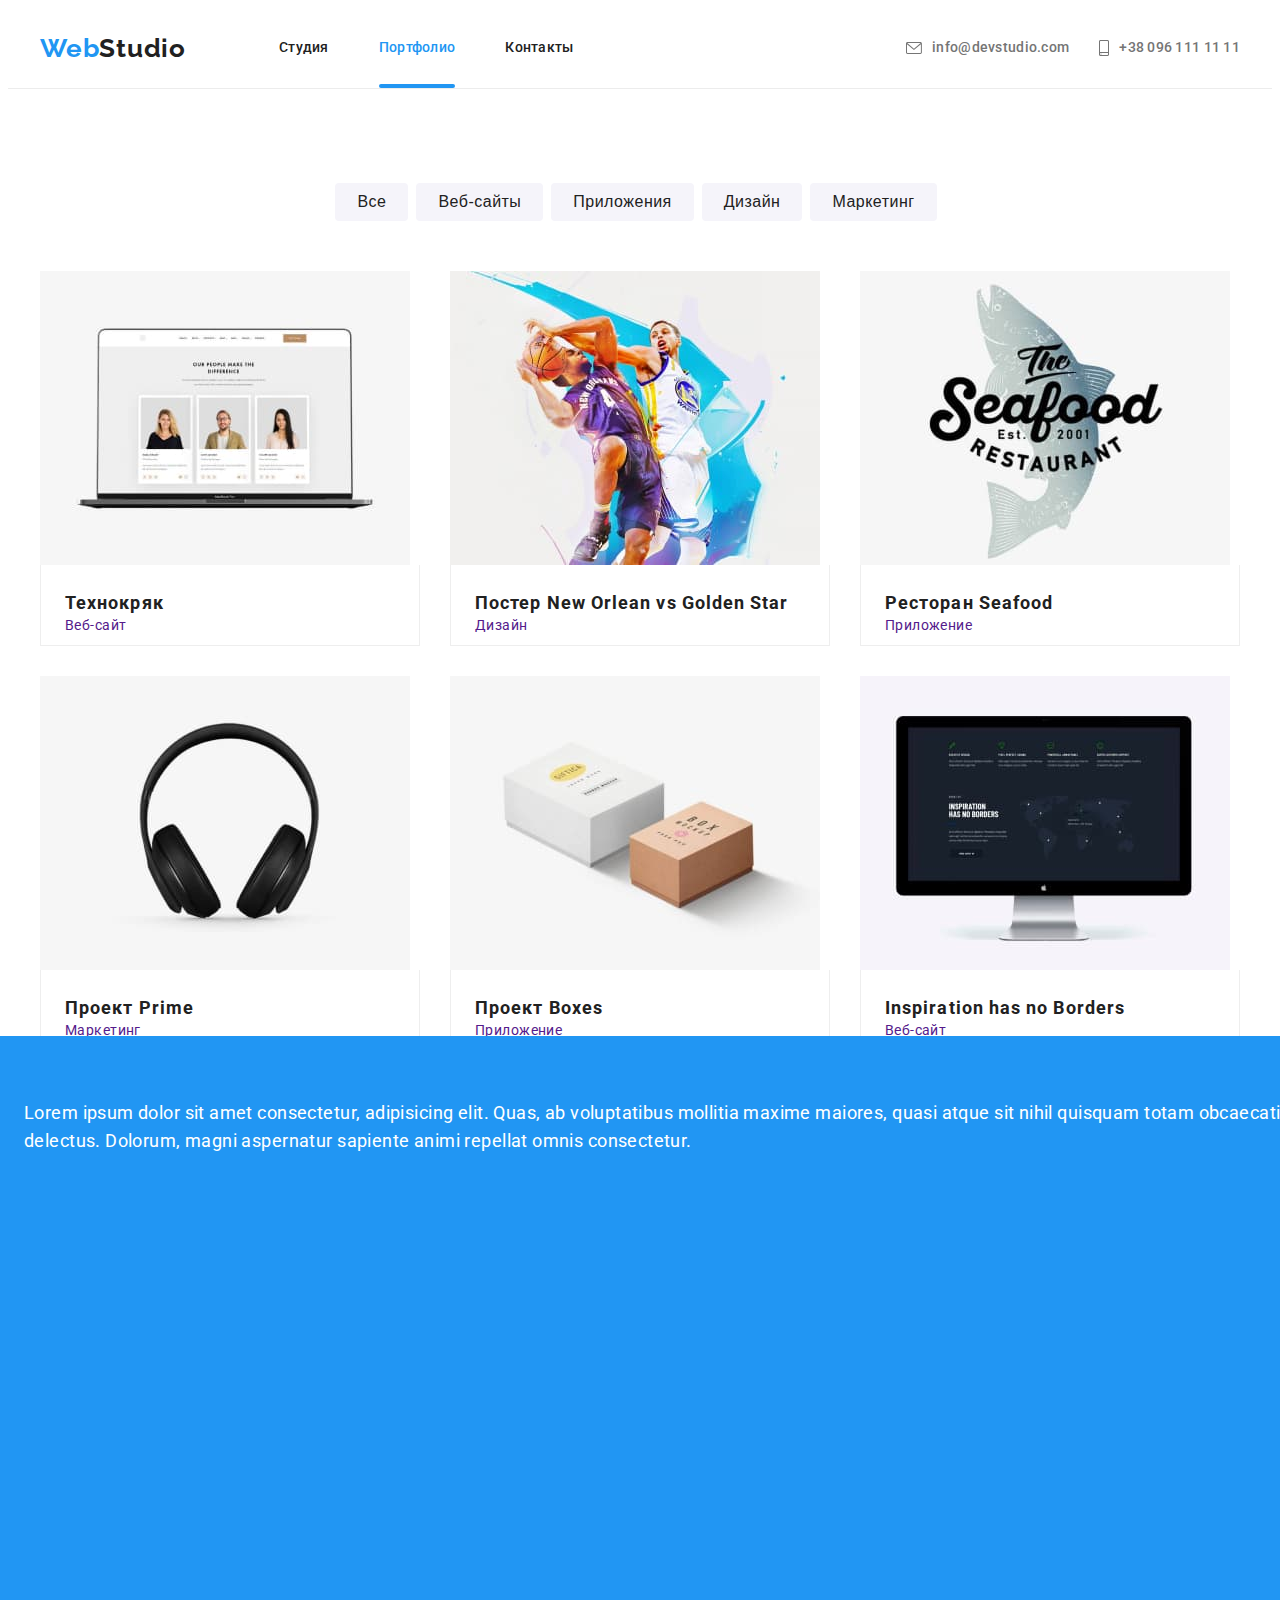
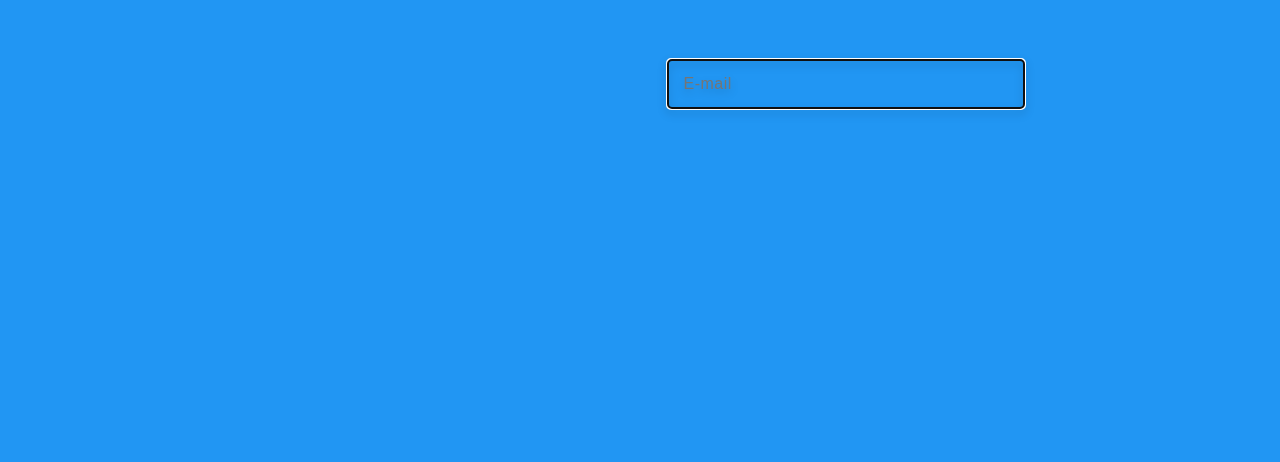
==== commit 2a2b2a3b: "редагування portfolio по ВЕМ" ====
--- a/portfolio.html
+++ b/portfolio.html
@@ -132,257 +132,257 @@
 
     <!--=================start main=================-->
     <main>
-      <!-- <section class="section">
+      <section class="section">
         <div class="container">
-          <h1 class="visually-hidden">Проекты</h1> -->
+          <h1 class="visually-hidden">Проекты</h1>
 
           <!-- filter -->
-          <!-- <ul class="filter-list list">
-            <li class="filter-list-item">
-              <button class="filter-list-button" type="button">Все</button>
-            </li>
-            <li class="filter-list-item">
-              <button class="filter-list-button" type="button">
+          <ul class="filter__list list">
+            <li class="filter__item">
+              <button class="filter__button" type="button">Все</button>
+            </li>
+            <li class="filter__item">
+              <button class="filter__button" type="button">
                 Веб-сайты
               </button>
             </li>
-            <li class="filter-list-item">
-              <button class="filter-list-button" type="button">
+            <li class="filter__item">
+              <button class="filter__button" type="button">
                 Приложения
               </button>
             </li>
-            <li class="filter-list-item">
-              <button class="filter-list-button" type="button">Дизайн</button>
-            </li>
-            <li class="filter-list-item">
-              <button class="filter-list-button" type="button">
+            <li class="filter__item">
+              <button class="filter__button" type="button">Дизайн</button>
+            </li>
+            <li class="filter__item">
+              <button class="filter__button" type="button">
                 Маркетинг
               </button>
             </li>
-          </ul> -->
+          </ul>
 
           <!-- projects -->
-          <!-- <ul class="projects-list list">
-            <li class="projects-list-item">
-              <a class="projects-list-link link" href="">
-                <div class="projects-list-link-img">
+          <ul class="projects__list list">
+            <li class="projects__item">
+              <a class="projects__link link" href="">
+                <div class="projects__link-img">
                   <img
                     src="./images/portfolio/project1.jpg"
                     alt="открытый ноутбук"
                     width="370"
                     height="294"
                   />
-                  <p class="overlay">
+                  <p class="projects__overlay">
                     Технокряк это современная площадка распространения
                     коронавируса. Компании используют эту платформу для
                     цифрового шпионажа и атак на защищённые сервера конкурентов.
                   </p>
                 </div>
-                <div class="project-description">
-                  <h2 class="projects-item-title">Технокряк</h2>
-                  <p class="projects-item-text">Веб-сайт</p>
-                </div>
-              </a>
-            </li>
-
-            <li class="projects-list-item">
-              <a class="projects-list-link link" href="">
-                <div class="projects-list-link-img">
+                <div class="project__description">
+                  <h2 class="projects__item-title">Технокряк</h2>
+                  <p class="projects__item-text">Веб-сайт</p>
+                </div>
+              </a>
+            </li>
+
+            <li class="projects__item">
+              <a class="projects__link link" href="">
+                <div class="projects__link-img">
                   <img
                     src="./images/portfolio/project2.jpg"
                     alt="два баскетболиста с мячом"
                     width="370"
                     height="294"
                   />
-                  <p class="overlay">
-                    Lorem ipsum dolor sit amet consectetur, adipisicing elit.
-                    Quas, ab voluptatibus mollitia maxime maiores, quasi atque
-                    sit nihil quisquam totam obcaecati delectus. Dolorum, magni
-                    aspernatur sapiente animi repellat omnis consectetur.
-                  </p>
-                </div>
-                <div class="project-description">
-                  <h2 class="projects-item-title">
+                  <p class="projects__overlay">
+                    Lorem ipsum dolor sit amet consectetur, adipisicing elit.
+                    Quas, ab voluptatibus mollitia maxime maiores, quasi atque
+                    sit nihil quisquam totam obcaecati delectus. Dolorum, magni
+                    aspernatur sapiente animi repellat omnis consectetur.
+                  </p>
+                </div>
+                <div class="project__description">
+                  <h2 class="projects__item-title">
                     Постер <span lang="en">New Orlean vs Golden Star</span>
                   </h2>
-                  <p class="projects-item-text">Дизайн</p>
-                </div>
-              </a>
-            </li>
-
-            <li class="projects-list-item">
-              <a class="projects-list-link link" href="">
-                <div class="projects-list-link-img">
+                  <p class="projects__item-text">Дизайн</p>
+                </div>
+              </a>
+            </li>
+
+            <li class="projects__item">
+              <a class="projects__link link" href="">
+                <div class="projects__link-img">
                   <img
                     src="./images/portfolio/project3.jpg"
                     alt="логотип ресторана"
                     width="370"
                     height="294"
                   />
-                  <p class="overlay">
-                    Lorem ipsum dolor sit amet consectetur, adipisicing elit.
-                    Quas, ab voluptatibus mollitia maxime maiores, quasi atque
-                    sit nihil quisquam totam obcaecati delectus. Dolorum, magni
-                    aspernatur sapiente animi repellat omnis consectetur.
-                  </p>
-                </div>
-                <div class="project-description">
-                  <h2 class="projects-item-title">Ресторан Seafood</h2>
-                  <p class="projects-item-text">Приложение</p>
-                </div>
-              </a>
-            </li>
-
-            <li class="projects-list-item">
-              <a class="projects-list-link link" href="">
-                <div class="projects-list-link-img">
+                  <p class="projects__overlay">
+                    Lorem ipsum dolor sit amet consectetur, adipisicing elit.
+                    Quas, ab voluptatibus mollitia maxime maiores, quasi atque
+                    sit nihil quisquam totam obcaecati delectus. Dolorum, magni
+                    aspernatur sapiente animi repellat omnis consectetur.
+                  </p>
+                </div>
+                <div class="project__description">
+                  <h2 class="projects__item-title">Ресторан Seafood</h2>
+                  <p class="projects__item-text">Приложение</p>
+                </div>
+              </a>
+            </li>
+
+            <li class="projects__item">
+              <a class="projects__link link" href="">
+                <div class="projects__link-img">
                   <img
                     src="./images/portfolio/project4.jpg"
                     alt="наушники"
                     width="370"
                     height="294"
                   />
-                  <p class="overlay">
-                    Lorem ipsum dolor sit amet consectetur, adipisicing elit.
-                    Quas, ab voluptatibus mollitia maxime maiores, quasi atque
-                    sit nihil quisquam totam obcaecati delectus. Dolorum, magni
-                    aspernatur sapiente animi repellat omnis consectetur.
-                  </p>
-                </div>
-                <div class="project-description">
-                  <h2 class="projects-item-title">
+                  <p class="projects__overlay">
+                    Lorem ipsum dolor sit amet consectetur, adipisicing elit.
+                    Quas, ab voluptatibus mollitia maxime maiores, quasi atque
+                    sit nihil quisquam totam obcaecati delectus. Dolorum, magni
+                    aspernatur sapiente animi repellat omnis consectetur.
+                  </p>
+                </div>
+                <div class="project__description">
+                  <h2 class="projects__item-title">
                     Проект <span lang="en">Prime </span>
                   </h2>
-                  <p class="projects-item-text">Маркетинг</p>
-                </div>
-              </a>
-            </li>
-
-            <li class="projects-list-item">
-              <a class="projects-list-link link" href="">
-                <div class="projects-list-link-img">
+                  <p class="projects__item-text">Маркетинг</p>
+                </div>
+              </a>
+            </li>
+
+            <li class="projects__item">
+              <a class="projects__link link" href="">
+                <div class="projects__link-img">
                   <img
                     src="./images/portfolio/project5.jpg"
                     alt="две коробочки"
                     width="370"
                     height="294"
                   />
-                  <p class="overlay">
-                    Lorem ipsum dolor sit amet consectetur, adipisicing elit.
-                    Quas, ab voluptatibus mollitia maxime maiores, quasi atque
-                    sit nihil quisquam totam obcaecati delectus. Dolorum, magni
-                    aspernatur sapiente animi repellat omnis consectetur.
-                  </p>
-                </div>
-                <div class="project-description">
-                  <h2 class="projects-item-title">
+                  <p class="projects__overlay">
+                    Lorem ipsum dolor sit amet consectetur, adipisicing elit.
+                    Quas, ab voluptatibus mollitia maxime maiores, quasi atque
+                    sit nihil quisquam totam obcaecati delectus. Dolorum, magni
+                    aspernatur sapiente animi repellat omnis consectetur.
+                  </p>
+                </div>
+                <div class="project__description">
+                  <h2 class="projects__item-title">
                     Проект <span lang="en">Boxes</span>
                   </h2>
-                  <p class="projects-item-text">Приложение</p>
-                </div>
-              </a>
-            </li>
-
-            <li class="projects-list-item">
-              <a class="projects-list-link link" href="">
-                <div class="projects-list-link-img">
+                  <p class="projects__item-text">Приложение</p>
+                </div>
+              </a>
+            </li>
+
+            <li class="projects__item">
+              <a class="projects__link link" href="">
+                <div class="projects__link-img">
                   <img
                     src="./images/portfolio/project6.jpg"
                     alt="монитор"
                     width="370"
                     height="294"
                   />
-                  <p class="overlay">
-                    Lorem ipsum dolor sit amet consectetur, adipisicing elit.
-                    Quas, ab voluptatibus mollitia maxime maiores, quasi atque
-                    sit nihil quisquam totam obcaecati delectus. Dolorum, magni
-                    aspernatur sapiente animi repellat omnis consectetur.
-                  </p>
-                </div>
-                <div class="project-description">
-                  <h2 class="projects-item-title" lang="en">
+                  <p class="projects__overlay">
+                    Lorem ipsum dolor sit amet consectetur, adipisicing elit.
+                    Quas, ab voluptatibus mollitia maxime maiores, quasi atque
+                    sit nihil quisquam totam obcaecati delectus. Dolorum, magni
+                    aspernatur sapiente animi repellat omnis consectetur.
+                  </p>
+                </div>
+                <div class="project__description">
+                  <h2 class="projects__item-title" lang="en">
                     Inspiration has no Borders
                   </h2>
-                  <p class="projects-item-text">Веб-сайт</p>
-                </div>
-              </a>
-            </li>
-
-            <li class="projects-list-item">
-              <a class="projects-list-link link" href="">
-                <div class="projects-list-link-img">
+                  <p class="projects__item-text">Веб-сайт</p>
+                </div>
+              </a>
+            </li>
+
+            <li class="projects__item">
+              <a class="projects__link link" href="">
+                <div class="projects__link-img">
                   <img
                     src="./images/portfolio/project7.jpg"
                     alt="открытая книга"
                     width="370"
                     height="294"
                   />
-                  <p class="overlay">
-                    Lorem ipsum dolor sit amet consectetur, adipisicing elit.
-                    Quas, ab voluptatibus mollitia maxime maiores, quasi atque
-                    sit nihil quisquam totam obcaecati delectus. Dolorum, magni
-                    aspernatur sapiente animi repellat omnis consectetur.
-                  </p>
-                </div>
-                <div class="project-description">
-                  <h2 class="projects-item-title">
+                  <p class="projects__overlay">
+                    Lorem ipsum dolor sit amet consectetur, adipisicing elit.
+                    Quas, ab voluptatibus mollitia maxime maiores, quasi atque
+                    sit nihil quisquam totam obcaecati delectus. Dolorum, magni
+                    aspernatur sapiente animi repellat omnis consectetur.
+                  </p>
+                </div>
+                <div class="project__description">
+                  <h2 class="projects__item-title">
                     Издание <span lang="en">Limited Edition</span>
                   </h2>
-                  <p class="projects-item-text">Дизайн</p>
-                </div>
-              </a>
-            </li>
-
-            <li class="projects-list-item">
-              <a class="projects-list-link link" href="">
-                <div class="projects-list-link-img">
+                  <p class="projects__item-text">Дизайн</p>
+                </div>
+              </a>
+            </li>
+
+            <li class="projects__item">
+              <a class="projects__link link" href="">
+                <div class="projects__link-img">
                   <img
                     src="./images/portfolio/project8.jpg"
                     alt="этикетка"
                     width="370"
                     height="294"
                   />
-                  <p class="overlay">
-                    Lorem ipsum dolor sit amet consectetur, adipisicing elit.
-                    Quas, ab voluptatibus mollitia maxime maiores, quasi atque
-                    sit nihil quisquam totam obcaecati delectus. Dolorum, magni
-                    aspernatur sapiente animi repellat omnis consectetur.
-                  </p>
-                </div>
-                <div class="project-description">
-                  <h2 class="projects-item-title">
+                  <p class="projects__overlay">
+                    Lorem ipsum dolor sit amet consectetur, adipisicing elit.
+                    Quas, ab voluptatibus mollitia maxime maiores, quasi atque
+                    sit nihil quisquam totam obcaecati delectus. Dolorum, magni
+                    aspernatur sapiente animi repellat omnis consectetur.
+                  </p>
+                </div>
+                <div class="project__description">
+                  <h2 class="projects__item-title">
                     Проект <span lang="en">LAB</span>
                   </h2>
-                  <p class="projects-item-text">Маркетинг</p>
-                </div>
-              </a>
-            </li>
-
-            <li class="projects-list-item">
-              <a class="projects-list-link link" href="">
-                <div class="projects-list-link-img">
+                  <p class="projects__item-text">Маркетинг</p>
+                </div>
+              </a>
+            </li>
+
+            <li class="projects__item">
+              <a class="projects__link link" href="">
+                <div class="projects__link-img">
                   <img
                     src="./images/portfolio/project9.jpg"
                     alt="открытый ноутбук"
                     width="370"
                     height="294"
                   />
-                  <p class="overlay">
-                    Lorem ipsum dolor sit amet consectetur, adipisicing elit.
-                    Quas, ab voluptatibus mollitia maxime maiores, quasi atque
-                    sit nihil quisquam totam obcaecati delectus. Dolorum, magni
-                    aspernatur sapiente animi repellat omnis consectetur.
-                  </p>
-                </div>
-                <div class="project-description">
-                  <h2 class="projects-item-title" lang="en">
+                  <p class="projects__overlay">
+                    Lorem ipsum dolor sit amet consectetur, adipisicing elit.
+                    Quas, ab voluptatibus mollitia maxime maiores, quasi atque
+                    sit nihil quisquam totam obcaecati delectus. Dolorum, magni
+                    aspernatur sapiente animi repellat omnis consectetur.
+                  </p>
+                </div>
+                <div class="project__description">
+                  <h2 class="projects__item-title" lang="en">
                     Growing Business
                   </h2>
-                  <p class="projects-item-text">Приложение</p>
-                </div>
-              </a>
-            </li>
-          </ul> -->
+                  <p class="projects__item-text">Приложение</p>
+                </div>
+              </a>
+            </li>
+          </ul>
         </div>
       </section>
     </main>
--- a/css/main.min.css
+++ b/css/main.min.css
@@ -1,2 +1,2 @@
-:root{--primary-text-color: #757575;--title-text-color: #212121;--akcent-text-color: #2196f3;--main-text-color: #ffffff;--border-color: #eeeeee;--fone-background-color: #ffffff;--main-background-color: #2f303a;--second-background-color: #f5f4fa;--button-color: #2196f3;--social-color: #afb1b8;--social-akcent-color: #2196f3;--social-hover-color: #ffffff;--primary-font-family: "Roboto", sans-serif;--font-logo: "Raleway", sans-serif}.visually-hidden{position:absolute;width:1px;height:1px;margin:-1px;padding:0;overflow:hidden;border:0;clip:rect(0 0 0 0)}body{font-family:var(--primary-font-family);font-size:14px;line-height:0.03em;letter-spacing:0.03em;color:var(--primary-text-color);background-color:var(--fone-background-color)}h1,h2,h3,p{margin-top:0;margin-bottom:0}ul{margin-top:0;margin-bottom:0;padding-left:0}img{display:block;max-width:100%;height:auto}.list{list-style:none}.link{text-decoration:none;transition:color 250ms cubic-bezier(0.4, 0, 0.2, 1)}.section{padding-top:94px;padding-bottom:94px}.container{padding-left:15px;padding-right:15px}@media screen and (min-width: 480px){.container{width:480px;margin-left:auto;margin-right:auto}}@media screen and (min-width: 768px){.container{width:768px}}@media screen and (min-width: 1200px){.container{width:1200px}}.title{color:var(--title-text-color)}.social-list{display:flex;justify-content:center;align-items:center}.team__social-item:not(:last-child){margin-right:10px}.social-item__links{display:flex;justify-content:center;align-items:center;width:44px;height:44px;border-radius:50%;fill:var(--social-color)}.social-item__icon{display:flex;justify-content:center}@media screen and (min-width: 1200px){.social-item__links{transition:background-color 250ms cubic-bezier(0.4, 0, 0.2, 1)}.social-item__links:hover,.social-item__links:focus{fill:var(--social-hover-color);background-color:var(--social-akcent-color)}.social-item__icon{transition:fill 250ms cubic-bezier(0.4, 0, 0.2, 1)}}.header__logo-link{font-family:var(--font-logo);font-style:normal;font-weight:700;font-size:24px;line-height:1.17;letter-spacing:0.03em;color:var(--title-text-color)}.header__logo-link_part-one{color:var(--akcent-text-color)}@media screen and (min-width: 1200px){.header__logo-link{font-size:26px;line-height:1.19}}.footer__logo-link{display:block;font-family:var(--font-logo);font-style:normal;font-weight:700;line-height:1.19;letter-spacing:0.03em;color:var(--main-text-color)}.footer__logo-link_part-one{color:var(--akcent-text-color)}@media screen and (max-width: 1199px){.footer__logo-link{font-size:24px}}@media screen and (min-width: 1200px){.footer__logo-link{font-size:26px;line-height:1.19}}@media screen and (max-width: 767px){.mobile-menu{opacity:0;visibility:hidden;pointer-events:none;position:absolute;top:0;left:0;width:100%;height:100vh;overflow:auto;background-color:var(--fone-background-color)}.mobile-menu__container{position:relative;padding-top:48px;padding-left:40px;padding-bottom:48px;display:flex;flex-direction:column;justify-content:space-between;height:100vh}.mobile-menu.is-open{opacity:1;visibility:visible;pointer-events:auto}.mobile-menu__close-btn{position:absolute;top:10px;right:15px;padding:0;border:none;line-height:0;background-color:transparent}.mobile-menu__close-btn:hover,.mobile-menu__close-btn:focus{fill:var(--button-color);outline:none;transition:fill 250ms cubic-bezier(0.4, 0, 0.2, 1)}.mobile-menu__item:not(:last-child){margin-bottom:32px}.mobile-menu__item .current{color:var(--akcent-text-color)}.mobile-menu__link{font-style:normal;font-weight:500;font-size:40px;line-height:1.18;letter-spacing:0.02em;color:var(--title-text-color)}.mobile-menu__tel{margin-bottom:32px}.mobile-menu__tel-link{font-style:normal;font-weight:500;font-size:34px;line-height:1.18;letter-spacing:0.02em;color:var(--akcent-text-color)}.mobile-menu__mail-link{font-style:normal;font-weight:500;font-size:24px;line-height:1.17;letter-spacing:0.02em;color:var(--primary-text-color)}.mobile-menu__social{display:flex;flex-wrap:wrap}.mobile-menu__social-item:not(:last-child){border-right:1px solid rgba(33,33,33,0.2);margin-right:10px}.mobile-menu__social-link{font-style:normal;font-weight:500;font-size:18px;line-height:1.22;letter-spacing:0.02em;color:var(--akcent-text-color);margin-right:10px}}@media screen and (min-width: 768px){.mobile-menu{display:none}}.backdrop{position:fixed;top:0;left:0;width:100vw;height:100vh;background-color:rgba(0,0,0,0.2);transition:opacity 500ms, visibility 500ms}.backdrop.is-hidden{opacity:0;visibility:hidden;pointer-events:none}.modal{position:absolute;top:50%;left:50%;transform:translate(-50%, -50%);width:528px;height:580px;background-color:#ffffff;color:var(--title-text-color);padding:40px;font-weight:700;font-size:20px;line-height:1.15}.modal-close-btn{position:absolute;top:8px;right:8px;width:30px;height:30px;display:flex;justify-content:center;align-items:center;border-radius:50%;border:1px solid rgba(0,0,0,0.1);background-color:transparent;padding:0;cursor:pointer}.modal-close-btn:hover,.modal-close-btn:focus{fill:var(--button-color);outline:none;transition:fill 250ms cubic-bezier(0.4, 0, 0.2, 1)}.modal-title{text-align:center}.form-input-wrapper{margin-top:12px;margin-bottom:20px}.form-field{display:block;align-items:center}.form-user{position:relative}.form-input{width:100%;height:40px;border:1px solid rgba(33,33,33,0.2);border-radius:4px;padding-left:42px;outline:none;font-weight:400;font-size:14px}.form-input:hover,.form-input:focus{border:1px solid var(--akcent-text-color);transition:border 250ms cubic-bezier(0.4, 0, 0.2, 1)}.input-icon{position:absolute;top:50%;left:12px;transform:translateY(-50%)}.form-input:focus+.input-icon,.form-input:hover+.input-icon{fill:var(--akcent-text-color);transition:fill 250ms cubic-bezier(0.4, 0, 0.2, 1)}.form-text{font-weight:400;font-size:12px;line-height:1.17;letter-spacing:0.01em;color:var(--primary-text-color)}.form-comment{width:100%;height:120px;border:1px solid rgba(33,33,33,0.2);border-radius:4px;resize:none;padding-top:12px;padding-left:16px;font-weight:400;font-size:14px;letter-spacing:0.01em;color:var(--title-text-color);outline:none}.form-comment:hover,.form-comment:focus{border:1px solid var(--akcent-text-color);transition:border 250ms cubic-bezier(0.4, 0, 0.2, 1)}.form-comment::placeholder{color:rgba(117,117,117,0.5)}.form-checkbox-wrapper{display:flex;justify-content:center}.form-checkbox-label{display:flex;align-items:center;font-weight:400;font-size:14px;line-height:1.71;color:var(--primary-text-color)}.form-checkbox-label::before{display:inline-block;width:16px;height:16px;border:1px solid #212121;border-radius:2px;content:"";cursor:pointer;margin-right:10px}.form-checkbox:checked+.form-checkbox-label::before{background-color:var(--button-color);border:none;background-image:url(../images/iconcheck.svg)}.form-checkbox:focus+.form-checkbox-label::before{outline:1px solid var(--button-color);border:none;transition:outline 250ms cubic-bezier(0.4, 0, 0.2, 1)}.accept-policy-link{color:var(--akcent-text-color)}.send-btn{display:block;margin:30px auto 0;width:200px;height:50px;border-radius:4px;border:none;font-weight:700;font-size:16px;line-height:1.88;letter-spacing:0.06em;color:var(--main-text-color);background-color:var(--button-color);cursor:pointer}.send-btn:hover,.send-btn:focus{background-color:#188ce8;box-shadow:0px 4px 4px rgba(0,0,0,0.15);transition:background-color 250ms cubic-bezier(0.4, 0, 0.2, 1),box-shadow 250ms cubic-bezier(0.4, 0, 0.2, 1)}.header{border-bottom:1px solid #ececec}.header__container{display:flex;justify-content:space-between;align-items:center}@media screen and (max-width: 1199px){.header__contacts-item:not(:last-child){margin-bottom:10px}.header{padding-top:21px;padding-bottom:21px}}@media screen and (max-width: 767px){.header{padding-top:10px;padding-bottom:10px}.header__nav-list{display:none}.header__contacts-list{display:none}.header__menu-burger-btn{padding:0;margin:0;border:none;line-height:0;background-color:var(--fone-background-color)}.header__menu-burger-btn:hover,.header__menu-burger-btn:focus{fill:var(--button-color);outline:none;transition:fill 250ms cubic-bezier(0.4, 0, 0.2, 1)}}@media screen and (min-width: 768px){.header__navigation{display:flex;align-items:center}.header__nav-list{display:flex;margin-left:88px}.header__nav-item{position:relative}.header__nav-item:not(:last-child){margin-right:50px}.header__nav-item .current{color:var(--akcent-text-color)}.header__nav-item .current::after{content:"";position:absolute;width:100%;height:4px;border-radius:2px;background-color:var(--social-akcent-color);bottom:-1px;left:0}.header__nav-link{position:relative;padding-top:32px;padding-bottom:32px;font-style:normal;font-weight:500;font-size:14px;line-height:1.14;letter-spacing:0.02em;color:var(--title-text-color)}.header__menu-burger-btn{display:none}.header__contacts-link{display:flex;align-items:center;font-weight:500;font-size:12px;line-height:1.17;letter-spacing:0.02em;color:var(--primary-text-color)}.header__contacts-icon{fill:currentColor;margin-right:10px}}@media screen and (min-width: 1200px){.header__nav-link{position:relative}.header__nav-link:hover,.header__nav-link:focus{color:var(--akcent-text-color)}.header__nav-list{margin-left:93px}.header__contacts-list{display:flex;align-items:center;margin-left:auto}.header__contacts-item:not(:last-child){margin-right:30px}.header__contacts-link{padding-top:32px;padding-bottom:32px;font-size:14px;line-height:1.14}.header__contacts-link:hover,.header__contacts-link:focus{color:var(--akcent-text-color)}}.hero{margin:0 auto;background-image:linear-gradient(rgba(47,48,58,0.4), rgba(47,48,58,0.4));background-size:cover;background-repeat:no-repeat;background-color:var(--main-background-color);text-align:center}.hero__title{font-weight:900;letter-spacing:0.06em;text-transform:uppercase;color:var(--main-text-color)}.hero__button{margin-right:auto;margin-left:auto;margin-top:30px;padding:10px 32px;min-width:200px;border-radius:4px;border:none;font-family:inherit;font-weight:700;font-size:16px;line-height:1.88;display:flex;align-items:center;text-align:center;letter-spacing:0.06em;cursor:pointer;color:var(--main-text-color);background-color:var(--button-color);transition:background-color 250ms cubic-bezier(0.4, 0, 0.2, 1),box-shadow 250ms cubic-bezier(0.4, 0, 0.2, 1)}.hero__button:hover,.hero__button:focus{background-color:#188ce8;box-shadow:0px 4px 4px rgba(0,0,0,0.15)}@media screen and (max-width: 1199px){.hero{max-height:400px;padding-top:118px;padding-bottom:118px}.hero__title{font-size:26px;line-height:1.62}}@media screen and (max-width: 767px){.hero{max-width:767px;background-image:url("../images/mobile/hero-img.jpg")}}@media screen and (max-width: 767px) and (min-device-pixel-ratio: 2), screen and (max-width: 767px) and (min-resolution: 192dpi), screen and (max-width: 767px) and (min-resolution: 2dppx){.hero{background-image:url("../images/mobile/hero-img@2x.jpg")}}@media screen and (min-width: 768px){.hero{max-width:1199px;background-image:url("../images/tablet/hero-tablet-img.jpg")}}@media screen and (min-width: 768px) and (min-device-pixel-ratio: 2), screen and (min-width: 768px) and (min-resolution: 192dpi), screen and (min-width: 768px) and (min-resolution: 2dppx){.hero{background-image:url("../images/tablet/hero-tablet-img@2x.jpg")}}@media screen and (min-width: 1200px){.hero{max-width:1600px;max-height:600px;padding-top:200px;padding-bottom:200px;background-image:url("../images/desktop/hero-desktop-Img.jpg")}}@media screen and (min-width: 1200px) and (min-device-pixel-ratio: 2), screen and (min-width: 1200px) and (min-resolution: 192dpi), screen and (min-width: 1200px) and (min-resolution: 2dppx){.hero{background-image:url("../images/desktop/hero-desktop-Img@2x.png")}}@media screen and (min-width: 1200px){.hero__title{font-size:44px;line-height:1.36}}.specifics__container{display:flex;justify-content:center;align-items:center;height:120px;margin-bottom:30px;background-color:var(--second-background-color)}.specifics__title{margin-bottom:10px;font-weight:700;line-height:1.14;text-transform:uppercase}.specifics__text{line-height:1.71}@media screen and (max-width: 1199px){.specifics__section{padding-top:60px;padding-bottom:60px}.specifics__list{flex-wrap:wrap}}@media screen and (max-width: 767px){.specifics__item{width:100%;margin:0}.specifics__title{text-align:center}.specifics__text{margin-bottom:30px}}@media screen and (min-width: 768px){.specifics__list{display:flex;margin:-15px}.specifics__item{width:calc((100% - 4 * 15px) / 2);margin:15px}}@media screen and (min-width: 1200px){.specifics__item{width:270px;margin-top:0;margin-bottom:0}}@media screen and (max-width: 1199px){.work{display:none}}@media screen and (min-width: 1200px){.work{padding-top:0}.work__title{margin-bottom:50px;font-weight:700;font-size:36px;line-height:1.17;text-align:center}.work__list{display:flex}.work__item:not(:last-child){margin-right:30px}.work__item-img{position:relative}.work__text{position:absolute;bottom:0;left:0;width:100%;height:70px;font-weight:700;line-height:1.14;text-align:center;text-transform:uppercase;color:var(--main-text-color);background-color:rgba(47,48,58,0.8);padding-top:27px;padding-bottom:27px}}.team{background-color:var(--second-background-color)}.team__title{font-weight:700;text-align:center}.team__description{padding-top:30px;box-shadow:0px 1px 3px rgba(0,0,0,0.12),0px 1px 1px rgba(0,0,0,0.14),0px 2px 1px rgba(0,0,0,0.2);border-radius:0px 0px 4px 4px;background-color:var(--fone-background-color)}.team__list-title{margin-bottom:10px;font-weight:500;font-size:16px;line-height:1.19;text-align:center}.team__list-text{font-size:16px;line-height:1.19;text-align:center;margin-bottom:16px}@media screen and (max-width: 1199px){.team{padding-top:60px;padding-bottom:60px}.team__title{margin-bottom:30px;font-size:28px;line-height:1.18}.team__description{padding-bottom:24px}}@media screen and (max-width: 767px){.team__item:not(:last-child){margin-bottom:30px}.team__img{width:100%}.team__description{width:100%}}@media screen and (min-width: 768px){.team__list{display:flex;flex-wrap:wrap;margin:-15px}.team__item{width:354px;flex-basis:calc((100% - 4 * 15px) / 2);margin:15px}.team__img{width:354px}.team__description{width:354px}}@media screen and (min-width: 1200px){.team__title{margin-bottom:50px;font-size:36px;line-height:1.17}.team__list{display:flex;margin-top:0;margin-bottom:0}.team__item{flex-basis:calc((100% - 8 * 15px) / 4);margin-left:15px;margin-top:0;margin-bottom:0}.team__img{width:270px}.team__description{width:270px;padding-bottom:30px}}.clients__title{font-weight:700;text-align:center}.clients__list{display:flex}.clients__link{display:flex;height:92px;padding-top:16px;padding-bottom:16px;border:1px solid var(--social-color);box-sizing:border-box;border-radius:4px;fill:var(--social-color);transition:fill 250ms cubic-bezier(0.4, 0, 0.2, 1),border 250ms cubic-bezier(0.4, 0, 0.2, 1)}.clients__link:hover,.clients__link:focus{fill:var(--social-akcent-color);border:1px solid var(--social-akcent-color)}@media screen and (min-width: 1200px){.clients__title{font-size:36px;line-height:1.17;margin-bottom:50px}.clients{padding-top:50px;padding-bottom:94px}.clients__list{justify-content:space-between;margin-left:-15px}.clients__item{width:calc((100% - 12 * 15px) / 6);margin-left:15px}.clients__link{padding-right:32px;padding-left:32px}}@media screen and (max-width: 1199px){.clients{padding-top:60px;padding-bottom:60px}.clients__title{margin-bottom:30px;font-weight:700;font-size:28px;line-height:1.18}.clients__list{flex-wrap:wrap;margin:-15px}.clients__item{width:calc((100% - 6 * 15px) / 3);margin:15px}.clients__link{width:100%;padding-right:75px;padding-left:75px}}@media screen and (max-width: 767px){.clients__item{width:calc((100% - 4 * 15px) / 2);margin:15px}.clients__link{padding-right:52px;padding-left:52px}}.footer{background-color:var(--main-background-color);padding-top:60px;padding-bottom:60px}.footer__logo-link{margin-bottom:20px}.footer-address__link{font-style:normal;font-weight:400;font-size:14px;line-height:1.71;letter-spacing:0.03em;color:var(--main-text-color)}.footer-address__link-item{font-style:normal;font-weight:400;font-size:14px;line-height:1.71;letter-spacing:0.03em;color:rgba(255,255,255,0.6)}.footer-text{margin-bottom:20px;font-weight:700;line-height:1.14;text-transform:uppercase;color:var(--main-text-color)}.footer-social__list{display:flex;justify-content:space-between}.footer-social__item{display:flex;justify-content:space-between;align-items:center}.footer-social__item:not(:last-child){margin-right:10px}.footer-social__link{display:flex;justify-content:center;align-items:center;width:44px;height:44px;border-radius:50%;fill:var(--main-text-color);background-color:rgba(255,255,255,0.1)}.footer-social__icon{display:flex;justify-content:center}.footer-form__email-subscribe{height:50px;border:1px solid rgba(255,255,255,0.3);box-sizing:border-box;border-radius:4px;background:none;filter:drop-shadow(0px 4px 4px rgba(0,0,0,0.15));padding-left:16px;font-weight:400;font-size:16px;line-height:1.25;letter-spacing:0.03em;color:var(--main-text-color)}.footer-form__btn{min-width:200px;height:50px;border-radius:4px;border:none;font-weight:700;font-size:16px;line-height:1.88;letter-spacing:0.06em;color:var(--main-text-color);background-color:var(--button-color)}.form__text-icon-btn{display:flex;justify-content:center}.form__icon-send{margin-left:10px}@media screen and (min-width: 768px){.footer-container{display:flex;align-items:baseline;flex-wrap:wrap}.footer-form__email-subscribe{width:450px;margin-right:auto;margin-left:auto}.form{margin-right:auto;margin-left:auto}}@media screen and (min-width: 1200px){.footer__logo-link{font-size:26px}.footer-address{margin-right:70px}.footer-address__link:hover,.footer-address__link:focus{color:var(--akcent-text-color)}.footer-address__link-item:hover,.footer-address__link-item:focus{color:var(--akcent-text-color)}.footer-social__link{transition:background-color 250ms cubic-bezier(0.4, 0, 0.2, 1)}.footer-social__link:hover,.footer-social__link:focus{background-color:var(--social-akcent-color)}.form{margin-right:0}.footer-form__email-subscribe{width:358px;margin-right:12px}.footer-form__btn{cursor:pointer;transition:background-color 250ms cubic-bezier(0.4, 0, 0.2, 1),box-shadow 250ms cubic-bezier(0.4, 0, 0.2, 1)}.footer-form__btn:hover,.footer-form__btn:focus{background-color:#188ce8;box-shadow:0px 4px 4px rgba(0,0,0,0.15)}}@media screen and (max-width: 1199px){.footer-address{margin-left:60px;margin-bottom:60px;text-align:center}.footer-address__item:not(:last-child){margin-bottom:8px}.footer-social{width:206px;height:80px;display:flex;flex-direction:column;margin-bottom:60px;margin-left:auto;margin-right:65px}.footer-text{text-align:center}.form{display:block}.footer-form__btn{display:block;margin-top:20px;margin-right:auto;margin-left:auto}}@media screen and (max-width: 767px){.footer-address{margin-left:auto}.footer-social{margin-right:auto}.footer-form__email-subscribe{width:100%}}.filter-list{display:flex;justify-content:center}.filter-list-item{margin-right:8px;margin-bottom:50px}.filter-list-button{padding-top:6px;padding-bottom:6px;padding-left:22px;padding-right:22px;border-radius:4px;border:transparent;font-weight:500;font-size:16px;line-height:1.62;text-align:center;letter-spacing:0.03em;cursor:pointer;color:var(--title-text-color);background-color:var(--second-background-color);transition:color 250ms cubic-bezier(0.4, 0, 0.2, 1),background-color 250ms cubic-bezier(0.4, 0, 0.2, 1),box-shadow 250ms cubic-bezier(0.4, 0, 0.2, 1)}.filter-list-button:hover,.filter-list-button:focus{color:var(--main-text-color);background-color:var(--button-color);box-shadow:0px 3px 1px rgba(0,0,0,0.1),0px 1px 2px rgba(0,0,0,0.08),0px 2px 2px rgba(0,0,0,0.12)}.projects-list{display:flex;flex-wrap:wrap;margin-left:-30px;margin-top:-30px}.projects-list-item{flex-basis:calc((100% - 90px) / 3);margin-left:30px;margin-top:30px}.projects-list-link{display:block;transition:box-shadow 250ms cubic-bezier(0.4, 0, 0.2, 1)}.projects-list-link:hover,.projects-list-link:focus{box-shadow:0px 1px 1px rgba(0,0,0,0.12),0px 4px 4px rgba(0,0,0,0.06),1px 4px 6px rgba(0,0,0,0.16)}.project-description{padding:20px 24px;border:1px solid var(--border-color);border-top:none}.projects-item-title{margin-bottom:4px;font-style:normal;font-weight:700;font-size:18px;line-height:2;letter-spacing:0.06em;color:var(--title-text-color)}.projects-item-text{font-style:normal;font-weight:400;font-size:16px;line-height:1.88;letter-spacing:0.03em;color:var(--primary-text-color)}.projects-list-link-img{position:relative;overflow:hidden}.overlay{position:absolute;top:0;left:0;width:100%;height:100%;font-size:18px;line-height:1.56;color:var(--main-text-color);background-color:rgba(33,150,243,0.9);padding:63px 24px;overflow:auto;transform:translateY(101%);transition:transform 250ms cubic-bezier(0.4, 0, 0.2, 1)}.projects-list-link:hover .overlay,.projects-list-link:focus .overlay{transform:translate(0)}
+:root{--primary-text-color: #757575;--title-text-color: #212121;--akcent-text-color: #2196f3;--main-text-color: #ffffff;--border-color: #eeeeee;--fone-background-color: #ffffff;--main-background-color: #2f303a;--second-background-color: #f5f4fa;--button-color: #2196f3;--social-color: #afb1b8;--social-akcent-color: #2196f3;--social-hover-color: #ffffff;--primary-font-family: "Roboto", sans-serif;--font-logo: "Raleway", sans-serif}.visually-hidden{position:absolute;width:1px;height:1px;margin:-1px;padding:0;overflow:hidden;border:0;clip:rect(0 0 0 0)}body{font-family:var(--primary-font-family);font-size:14px;line-height:0.03em;letter-spacing:0.03em;color:var(--primary-text-color);background-color:var(--fone-background-color)}h1,h2,h3,p{margin-top:0;margin-bottom:0}ul{margin-top:0;margin-bottom:0;padding-left:0}img{display:block;max-width:100%;height:auto}.list{list-style:none}.link{text-decoration:none;transition:color 250ms cubic-bezier(0.4, 0, 0.2, 1)}.section{padding-top:94px;padding-bottom:94px}.container{padding-left:15px;padding-right:15px}@media screen and (min-width: 480px){.container{width:480px;margin-left:auto;margin-right:auto}}@media screen and (min-width: 768px){.container{width:768px}}@media screen and (min-width: 1200px){.container{width:1200px}}.title{color:var(--title-text-color)}.social-list{display:flex;justify-content:center;align-items:center}.team__social-item:not(:last-child){margin-right:10px}.social-item__links{display:flex;justify-content:center;align-items:center;width:44px;height:44px;border-radius:50%;fill:var(--social-color)}.social-item__icon{display:flex;justify-content:center}@media screen and (min-width: 1200px){.social-item__links{transition:background-color 250ms cubic-bezier(0.4, 0, 0.2, 1)}.social-item__links:hover,.social-item__links:focus{fill:var(--social-hover-color);background-color:var(--social-akcent-color)}.social-item__icon{transition:fill 250ms cubic-bezier(0.4, 0, 0.2, 1)}}.header__logo-link{font-family:var(--font-logo);font-style:normal;font-weight:700;font-size:24px;line-height:1.17;letter-spacing:0.03em;color:var(--title-text-color)}.header__logo-link_part-one{color:var(--akcent-text-color)}@media screen and (min-width: 1200px){.header__logo-link{font-size:26px;line-height:1.19}}.footer__logo-link{display:block;font-family:var(--font-logo);font-style:normal;font-weight:700;line-height:1.19;letter-spacing:0.03em;color:var(--main-text-color)}.footer__logo-link_part-one{color:var(--akcent-text-color)}@media screen and (max-width: 1199px){.footer__logo-link{font-size:24px}}@media screen and (min-width: 1200px){.footer__logo-link{font-size:26px;line-height:1.19}}@media screen and (max-width: 767px){.mobile-menu{opacity:0;visibility:hidden;pointer-events:none;position:absolute;top:0;left:0;width:100%;height:100vh;overflow:auto;background-color:var(--fone-background-color)}.mobile-menu__container{position:relative;padding-top:48px;padding-left:40px;padding-bottom:48px;display:flex;flex-direction:column;justify-content:space-between;height:100vh}.mobile-menu.is-open{opacity:1;visibility:visible;pointer-events:auto}.mobile-menu__close-btn{position:absolute;top:10px;right:15px;padding:0;border:none;line-height:0;background-color:transparent}.mobile-menu__close-btn:hover,.mobile-menu__close-btn:focus{fill:var(--button-color);outline:none;transition:fill 250ms cubic-bezier(0.4, 0, 0.2, 1)}.mobile-menu__item:not(:last-child){margin-bottom:32px}.mobile-menu__item .current{color:var(--akcent-text-color)}.mobile-menu__link{font-style:normal;font-weight:500;font-size:40px;line-height:1.18;letter-spacing:0.02em;color:var(--title-text-color)}.mobile-menu__tel{margin-bottom:32px}.mobile-menu__tel-link{font-style:normal;font-weight:500;font-size:34px;line-height:1.18;letter-spacing:0.02em;color:var(--akcent-text-color)}.mobile-menu__mail-link{font-style:normal;font-weight:500;font-size:24px;line-height:1.17;letter-spacing:0.02em;color:var(--primary-text-color)}.mobile-menu__social{display:flex;flex-wrap:wrap}.mobile-menu__social-item:not(:last-child){border-right:1px solid rgba(33,33,33,0.2);margin-right:10px}.mobile-menu__social-link{font-style:normal;font-weight:500;font-size:18px;line-height:1.22;letter-spacing:0.02em;color:var(--akcent-text-color);margin-right:10px}}@media screen and (min-width: 768px){.mobile-menu{display:none}}.backdrop{position:fixed;top:0;left:0;width:100vw;height:100vh;background-color:rgba(0,0,0,0.2);transition:opacity 500ms, visibility 500ms}.backdrop.is-hidden{opacity:0;visibility:hidden;pointer-events:none}.modal{position:absolute;top:50%;left:50%;transform:translate(-50%, -50%);background-color:#ffffff;color:var(--title-text-color);padding:40px;font-weight:700;font-size:20px;line-height:1.15}.modal_close-btn{position:absolute;top:8px;right:8px;width:30px;height:30px;display:flex;justify-content:center;align-items:center;border-radius:50%;border:1px solid rgba(0,0,0,0.1);background-color:transparent;padding:0;cursor:pointer;transition:fill 250ms cubic-bezier(0.4, 0, 0.2, 1)}.modal_close-btn:hover,.modal_close-btn:focus{fill:var(--button-color);outline:none}.modal__title{text-align:center}.form__input-wrapper{margin-top:12px;margin-bottom:20px}.form__field{display:block;align-items:center}.form__user{position:relative}.form_input{width:100%;height:40px;border:1px solid rgba(33,33,33,0.2);border-radius:4px;padding-left:42px;outline:none;font-weight:400;font-size:14px;transition:border 250ms cubic-bezier(0.4, 0, 0.2, 1)}.form_input:hover,.form_input:focus{border:1px solid var(--akcent-text-color)}.form__input-icon{position:absolute;top:50%;left:12px;transform:translateY(-50%);transition:fill 250ms cubic-bezier(0.4, 0, 0.2, 1)}.form_input:focus+.form__input-icon,.form_input:hover+.form__input-icon{fill:var(--akcent-text-color)}.form__text{font-weight:400;font-size:12px;line-height:1.17;letter-spacing:0.01em;color:var(--primary-text-color)}.form__comment{width:100%;height:120px;border:1px solid rgba(33,33,33,0.2);border-radius:4px;resize:none;padding-top:12px;padding-left:16px;font-weight:400;font-size:14px;letter-spacing:0.01em;color:var(--title-text-color);outline:none;transition:border 250ms cubic-bezier(0.4, 0, 0.2, 1)}.form__comment:hover,.form__comment:focus{border:1px solid var(--akcent-text-color)}.form__comment::placeholder{color:rgba(117,117,117,0.5)}.form__checkbox-wrapper{display:flex;justify-content:center}.form__checkbox-label{display:flex;align-items:center;font-weight:400;letter-spacing:0.03em;color:var(--primary-text-color)}.form__checkbox-label::before{display:inline-block;width:16px;height:15px;border:1px solid #212121;border-radius:2px;content:"";cursor:pointer;margin-right:10px;transition:outline 250ms cubic-bezier(0.4, 0, 0.2, 1)}.form__checkbox:checked+.form__checkbox-label::before{background-color:var(--button-color);border:none;background-image:url(../images/iconcheck.svg)}.form__checkbox:focus+.form__checkbox-label::before{outline:1px solid var(--button-color);border:none}.form__accept-policy-link{color:var(--akcent-text-color)}.form__send-btn{display:block;margin:30px auto 0;width:200px;height:50px;border-radius:4px;border:none;font-weight:700;font-size:16px;line-height:1.88;letter-spacing:0.06em;color:var(--main-text-color);background-color:var(--button-color);cursor:pointer;transition:background-color 250ms cubic-bezier(0.4, 0, 0.2, 1),box-shadow 250ms cubic-bezier(0.4, 0, 0.2, 1)}.form__send-btn:hover,.form__send-btn:focus{background-color:#188ce8;box-shadow:0px 4px 4px rgba(0,0,0,0.15)}@media screen and (max-width: 1199px){.modal{width:450px;height:609px}.form__checkbox-label{font-size:12px;line-height:1.17}}@media screen and (max-width: 767px){.form__field:focus-within .form__text{color:var(--akcent-text-color)}}@media screen and (min-width: 1200px){.modal{width:528px;height:580px}.form__checkbox-label{font-size:14px;line-height:1.71}}.header{border-bottom:1px solid #ececec}.header__container{display:flex;justify-content:space-between;align-items:center}@media screen and (max-width: 1199px){.header__contacts-item:not(:last-child){margin-bottom:10px}.header{padding-top:21px;padding-bottom:21px}}@media screen and (max-width: 767px){.header{padding-top:10px;padding-bottom:10px}.header__nav-list{display:none}.header__contacts-list{display:none}.header__menu-burger-btn{padding:0;margin:0;border:none;line-height:0;background-color:var(--fone-background-color)}.header__menu-burger-btn:hover,.header__menu-burger-btn:focus{fill:var(--button-color);outline:none;transition:fill 250ms cubic-bezier(0.4, 0, 0.2, 1)}}@media screen and (min-width: 768px){.header__navigation{display:flex;align-items:center}.header__nav-list{display:flex;margin-left:88px}.header__nav-item{position:relative}.header__nav-item:not(:last-child){margin-right:50px}.header__nav-item .current{color:var(--akcent-text-color)}.header__nav-item .current::after{content:"";position:absolute;width:100%;height:4px;border-radius:2px;background-color:var(--social-akcent-color);bottom:-1px;left:0}.header__nav-link{position:relative;padding-top:32px;padding-bottom:32px;font-style:normal;font-weight:500;font-size:14px;line-height:1.14;letter-spacing:0.02em;color:var(--title-text-color)}.header__menu-burger-btn{display:none}.header__contacts-link{display:flex;align-items:center;font-weight:500;font-size:12px;line-height:1.17;letter-spacing:0.02em;color:var(--primary-text-color)}.header__contacts-icon{fill:currentColor;margin-right:10px}}@media screen and (min-width: 1200px){.header__nav-link{position:relative}.header__nav-link:hover,.header__nav-link:focus{color:var(--akcent-text-color)}.header__nav-list{margin-left:93px}.header__contacts-list{display:flex;align-items:center;margin-left:auto}.header__contacts-item:not(:last-child){margin-right:30px}.header__contacts-link{padding-top:32px;padding-bottom:32px;font-size:14px;line-height:1.14}.header__contacts-link:hover,.header__contacts-link:focus{color:var(--akcent-text-color)}}.hero{margin:0 auto;background-image:linear-gradient(rgba(47,48,58,0.4), rgba(47,48,58,0.4));background-size:cover;background-repeat:no-repeat;background-color:var(--main-background-color);text-align:center}.hero__title{font-weight:900;letter-spacing:0.06em;text-transform:uppercase;color:var(--main-text-color)}.hero__button{margin-right:auto;margin-left:auto;margin-top:30px;padding:10px 32px;min-width:200px;border-radius:4px;border:none;font-family:inherit;font-weight:700;font-size:16px;line-height:1.88;display:flex;align-items:center;text-align:center;letter-spacing:0.06em;cursor:pointer;color:var(--main-text-color);background-color:var(--button-color);transition:background-color 250ms cubic-bezier(0.4, 0, 0.2, 1),box-shadow 250ms cubic-bezier(0.4, 0, 0.2, 1)}.hero__button:hover,.hero__button:focus{background-color:#188ce8;box-shadow:0px 4px 4px rgba(0,0,0,0.15)}@media screen and (max-width: 1199px){.hero{max-height:400px;padding-top:118px;padding-bottom:118px}.hero__title{font-size:26px;line-height:1.62}}@media screen and (max-width: 767px){.hero{max-width:767px;background-image:url("../images/mobile/hero-img.jpg")}}@media screen and (max-width: 767px) and (min-device-pixel-ratio: 2), screen and (max-width: 767px) and (min-resolution: 192dpi), screen and (max-width: 767px) and (min-resolution: 2dppx){.hero{background-image:url("../images/mobile/hero-img@2x.jpg")}}@media screen and (min-width: 768px){.hero{max-width:1199px;background-image:url("../images/tablet/hero-tablet-img.jpg")}}@media screen and (min-width: 768px) and (min-device-pixel-ratio: 2), screen and (min-width: 768px) and (min-resolution: 192dpi), screen and (min-width: 768px) and (min-resolution: 2dppx){.hero{background-image:url("../images/tablet/hero-tablet-img@2x.jpg")}}@media screen and (min-width: 1200px){.hero{max-width:1600px;max-height:600px;padding-top:200px;padding-bottom:200px;background-image:url("../images/desktop/hero-desktop-Img.jpg")}}@media screen and (min-width: 1200px) and (min-device-pixel-ratio: 2), screen and (min-width: 1200px) and (min-resolution: 192dpi), screen and (min-width: 1200px) and (min-resolution: 2dppx){.hero{background-image:url("../images/desktop/hero-desktop-Img@2x.png")}}@media screen and (min-width: 1200px){.hero__title{font-size:44px;line-height:1.36}}.specifics__container{display:flex;justify-content:center;align-items:center;height:120px;margin-bottom:30px;background-color:var(--second-background-color)}.specifics__title{margin-bottom:10px;font-weight:700;line-height:1.14;text-transform:uppercase}.specifics__text{line-height:1.71}@media screen and (max-width: 1199px){.specifics__section{padding-top:60px;padding-bottom:60px}.specifics__list{flex-wrap:wrap}}@media screen and (max-width: 767px){.specifics__item{width:100%;margin:0}.specifics__title{text-align:center}.specifics__text{margin-bottom:30px}}@media screen and (min-width: 768px){.specifics__list{display:flex;margin:-15px}.specifics__item{width:calc((100% - 4 * 15px) / 2);margin:15px}}@media screen and (min-width: 1200px){.specifics__item{width:270px;margin-top:0;margin-bottom:0}}@media screen and (max-width: 1199px){.work{display:none}}@media screen and (min-width: 1200px){.work{padding-top:0}.work__title{margin-bottom:50px;font-weight:700;font-size:36px;line-height:1.17;text-align:center}.work__list{display:flex}.work__item:not(:last-child){margin-right:30px}.work__item-img{position:relative}.work__text{position:absolute;bottom:0;left:0;width:100%;height:70px;font-weight:700;line-height:1.14;text-align:center;text-transform:uppercase;color:var(--main-text-color);background-color:rgba(47,48,58,0.8);padding-top:27px;padding-bottom:27px}}.team{background-color:var(--second-background-color)}.team__title{font-weight:700;text-align:center}.team__description{padding-top:30px;box-shadow:0px 1px 3px rgba(0,0,0,0.12),0px 1px 1px rgba(0,0,0,0.14),0px 2px 1px rgba(0,0,0,0.2);border-radius:0px 0px 4px 4px;background-color:var(--fone-background-color)}.team__list-title{margin-bottom:10px;font-weight:500;font-size:16px;line-height:1.19;text-align:center}.team__list-text{font-size:16px;line-height:1.19;text-align:center;margin-bottom:16px}@media screen and (max-width: 1199px){.team{padding-top:60px;padding-bottom:60px}.team__title{margin-bottom:30px;font-size:28px;line-height:1.18}.team__description{padding-bottom:24px}}@media screen and (max-width: 767px){.team__item:not(:last-child){margin-bottom:30px}.team__img{width:100%}.team__description{width:100%}}@media screen and (min-width: 768px){.team__list{display:flex;flex-wrap:wrap;margin:-15px}.team__item{width:354px;flex-basis:calc((100% - 4 * 15px) / 2);margin:15px}.team__img{width:354px}.team__description{width:354px}}@media screen and (min-width: 1200px){.team__title{margin-bottom:50px;font-size:36px;line-height:1.17}.team__list{display:flex;margin-top:0;margin-bottom:0}.team__item{flex-basis:calc((100% - 8 * 15px) / 4);margin-left:15px;margin-top:0;margin-bottom:0}.team__img{width:270px}.team__description{width:270px;padding-bottom:30px}}.clients__title{font-weight:700;text-align:center}.clients__list{display:flex}.clients__link{display:flex;height:92px;padding-top:16px;padding-bottom:16px;border:1px solid var(--social-color);box-sizing:border-box;border-radius:4px;fill:var(--social-color);transition:fill 250ms cubic-bezier(0.4, 0, 0.2, 1),border 250ms cubic-bezier(0.4, 0, 0.2, 1)}.clients__link:hover,.clients__link:focus{fill:var(--social-akcent-color);border:1px solid var(--social-akcent-color)}@media screen and (min-width: 1200px){.clients__title{font-size:36px;line-height:1.17;margin-bottom:50px}.clients{padding-top:50px;padding-bottom:94px}.clients__list{justify-content:space-between;margin-left:-15px}.clients__item{width:calc((100% - 12 * 15px) / 6);margin-left:15px}.clients__link{padding-right:32px;padding-left:32px}}@media screen and (max-width: 1199px){.clients{padding-top:60px;padding-bottom:60px}.clients__title{margin-bottom:30px;font-weight:700;font-size:28px;line-height:1.18}.clients__list{flex-wrap:wrap;margin:-15px}.clients__item{width:calc((100% - 6 * 15px) / 3);margin:15px}.clients__link{width:100%;padding-right:75px;padding-left:75px}}@media screen and (max-width: 767px){.clients__item{width:calc((100% - 4 * 15px) / 2);margin:15px}.clients__link{padding-right:52px;padding-left:52px}}.footer{background-color:var(--main-background-color);padding-top:60px;padding-bottom:60px}.footer__logo-link{margin-bottom:20px}.footer-address__link{font-style:normal;font-weight:400;font-size:14px;line-height:1.71;letter-spacing:0.03em;color:var(--main-text-color)}.footer-address__link-item{font-style:normal;font-weight:400;font-size:14px;line-height:1.71;letter-spacing:0.03em;color:rgba(255,255,255,0.6)}.footer-text{margin-bottom:20px;font-weight:700;line-height:1.14;text-transform:uppercase;color:var(--main-text-color)}.footer-social__list{display:flex;justify-content:space-between}.footer-social__item{display:flex;justify-content:space-between;align-items:center}.footer-social__item:not(:last-child){margin-right:10px}.footer-social__link{display:flex;justify-content:center;align-items:center;width:44px;height:44px;border-radius:50%;fill:var(--main-text-color);background-color:rgba(255,255,255,0.1)}.footer-social__icon{display:flex;justify-content:center}.footer-form__email-subscribe{height:50px;border:1px solid rgba(255,255,255,0.3);box-sizing:border-box;border-radius:4px;background:none;filter:drop-shadow(0px 4px 4px rgba(0,0,0,0.15));padding-left:16px;font-weight:400;font-size:16px;line-height:1.25;letter-spacing:0.03em;color:var(--main-text-color)}.footer-form__btn{min-width:200px;height:50px;border-radius:4px;border:none;font-weight:700;font-size:16px;line-height:1.88;letter-spacing:0.06em;color:var(--main-text-color);background-color:var(--button-color)}.form__text-icon-btn{display:flex;justify-content:center}.form__icon-send{margin-left:10px}@media screen and (min-width: 768px){.footer-container{display:flex;align-items:baseline;flex-wrap:wrap}.footer-form__email-subscribe{width:450px;margin-right:auto;margin-left:auto}.form{margin-right:auto;margin-left:auto}}@media screen and (min-width: 1200px){.footer__logo-link{font-size:26px}.footer-address{margin-right:70px}.footer-address__link:hover,.footer-address__link:focus{color:var(--akcent-text-color)}.footer-address__link-item:hover,.footer-address__link-item:focus{color:var(--akcent-text-color)}.footer-social__link{transition:background-color 250ms cubic-bezier(0.4, 0, 0.2, 1)}.footer-social__link:hover,.footer-social__link:focus{background-color:var(--social-akcent-color)}.form{margin-right:0}.footer-form__email-subscribe{width:358px;margin-right:12px}.footer-form__btn{cursor:pointer;transition:background-color 250ms cubic-bezier(0.4, 0, 0.2, 1),box-shadow 250ms cubic-bezier(0.4, 0, 0.2, 1)}.footer-form__btn:hover,.footer-form__btn:focus{background-color:#188ce8;box-shadow:0px 4px 4px rgba(0,0,0,0.15)}}@media screen and (max-width: 1199px){.footer-address{margin-left:60px;margin-bottom:60px;text-align:center}.footer-address__item:not(:last-child){margin-bottom:8px}.footer-social{width:206px;height:80px;display:flex;flex-direction:column;margin-bottom:60px;margin-left:auto;margin-right:65px}.footer-text{text-align:center}.form{display:block}.footer-form__btn{display:block;margin-top:20px;margin-right:auto;margin-left:auto}}@media screen and (max-width: 767px){.footer-address{margin-left:auto}.footer-social{margin-right:auto}.footer-form__email-subscribe{width:100%}}.filter__list{display:flex;justify-content:center}.filter__item{margin-right:8px;margin-bottom:50px}.filter__button{padding-top:6px;padding-bottom:6px;padding-left:22px;padding-right:22px;border-radius:4px;border:transparent;font-weight:500;font-size:16px;line-height:1.62;text-align:center;letter-spacing:0.03em;cursor:pointer;color:var(--title-text-color);background-color:var(--second-background-color);transition:color 250ms cubic-bezier(0.4, 0, 0.2, 1),background-color 250ms cubic-bezier(0.4, 0, 0.2, 1),box-shadow 250ms cubic-bezier(0.4, 0, 0.2, 1)}.filter__button:hover,.filter__button:focus{color:var(--main-text-color);background-color:var(--button-color);box-shadow:0px 3px 1px rgba(0,0,0,0.1),0px 1px 2px rgba(0,0,0,0.08),0px 2px 2px rgba(0,0,0,0.12)}.projects__list{display:flex;flex-wrap:wrap;margin-left:-30px;margin-top:-30px}.projects__item{flex-basis:calc((100% - 90px) / 3);margin-left:30px;margin-top:30px}.projects__link{display:block;transition:box-shadow 250ms cubic-bezier(0.4, 0, 0.2, 1)}.projects__link:hover,.projects__link:focus{box-shadow:0px 1px 1px rgba(0,0,0,0.12),0px 4px 4px rgba(0,0,0,0.06),1px 4px 6px rgba(0,0,0,0.16)}.project__description{padding:20px 24px;border:1px solid var(--border-color);border-top:none}.projects__item-title{margin-bottom:4px;font-style:normal;font-weight:700;font-size:18px;line-height:2;letter-spacing:0.06em;color:var(--title-text-color)}.projects-item-text{font-style:normal;font-weight:400;font-size:16px;line-height:1.88;letter-spacing:0.03em;color:var(--primary-text-color)}.projects-list-link-img{position:relative;overflow:hidden}.projects__overlay{position:absolute;top:0;left:0;width:100%;height:100%;font-size:18px;line-height:1.56;color:var(--main-text-color);background-color:rgba(33,150,243,0.9);padding:63px 24px;overflow:auto;transform:translateY(101%);transition:transform 250ms cubic-bezier(0.4, 0, 0.2, 1)}.projects-list-link:hover .projects__overlay,.projects-list-link:focus .projects__overlay{transform:translate(0)}
 /*# sourceMappingURL=main.min.css.map */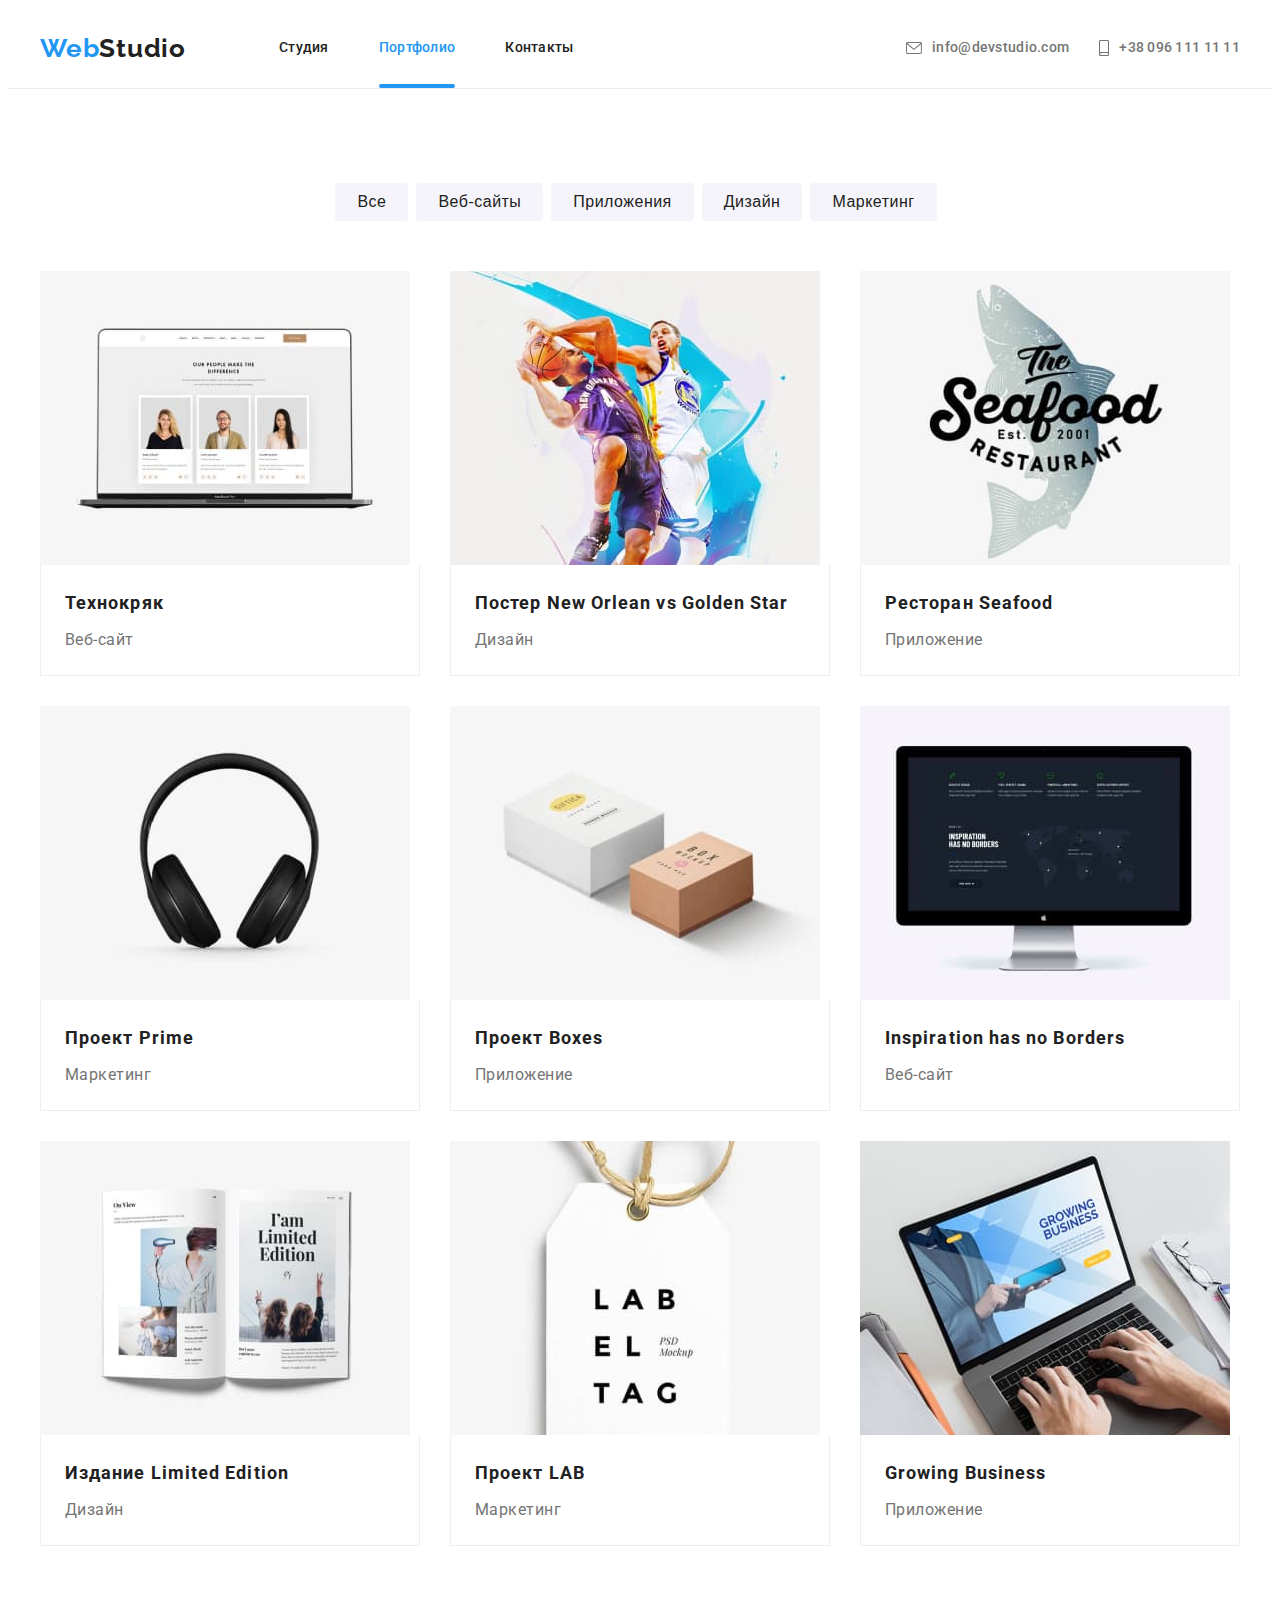
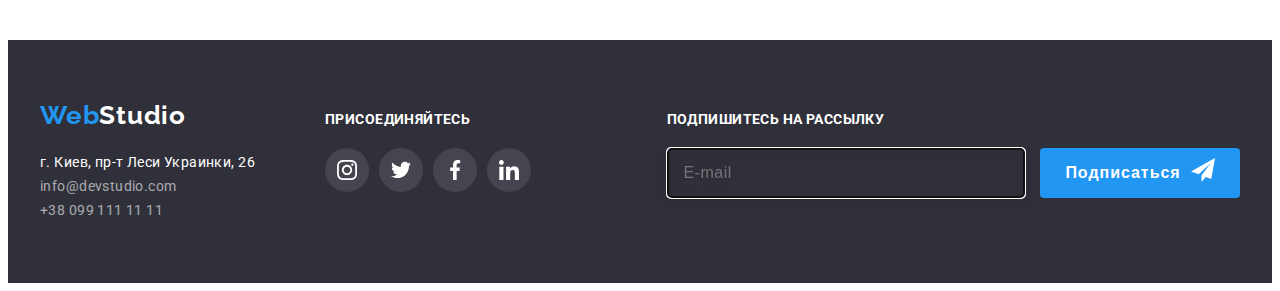
==== commit a622c5dd: "корекція" ====
--- a/portfolio.html
+++ b/portfolio.html
@@ -178,7 +178,7 @@
                     цифрового шпионажа и атак на защищённые сервера конкурентов.
                   </p>
                 </div>
-                <div class="project__description">
+                <div class="projects__description">
                   <h2 class="projects__item-title">Технокряк</h2>
                   <p class="projects__item-text">Веб-сайт</p>
                 </div>
@@ -201,7 +201,7 @@
                     aspernatur sapiente animi repellat omnis consectetur.
                   </p>
                 </div>
-                <div class="project__description">
+                <div class="projects__description">
                   <h2 class="projects__item-title">
                     Постер <span lang="en">New Orlean vs Golden Star</span>
                   </h2>
@@ -226,7 +226,7 @@
                     aspernatur sapiente animi repellat omnis consectetur.
                   </p>
                 </div>
-                <div class="project__description">
+                <div class="projects__description">
                   <h2 class="projects__item-title">Ресторан Seafood</h2>
                   <p class="projects__item-text">Приложение</p>
                 </div>
@@ -249,7 +249,7 @@
                     aspernatur sapiente animi repellat omnis consectetur.
                   </p>
                 </div>
-                <div class="project__description">
+                <div class="projects__description">
                   <h2 class="projects__item-title">
                     Проект <span lang="en">Prime </span>
                   </h2>
@@ -274,7 +274,7 @@
                     aspernatur sapiente animi repellat omnis consectetur.
                   </p>
                 </div>
-                <div class="project__description">
+                <div class="projects__description">
                   <h2 class="projects__item-title">
                     Проект <span lang="en">Boxes</span>
                   </h2>
@@ -299,7 +299,7 @@
                     aspernatur sapiente animi repellat omnis consectetur.
                   </p>
                 </div>
-                <div class="project__description">
+                <div class="projects__description">
                   <h2 class="projects__item-title" lang="en">
                     Inspiration has no Borders
                   </h2>
@@ -324,7 +324,7 @@
                     aspernatur sapiente animi repellat omnis consectetur.
                   </p>
                 </div>
-                <div class="project__description">
+                <div class="projects__description">
                   <h2 class="projects__item-title">
                     Издание <span lang="en">Limited Edition</span>
                   </h2>
@@ -349,7 +349,7 @@
                     aspernatur sapiente animi repellat omnis consectetur.
                   </p>
                 </div>
-                <div class="project__description">
+                <div class="projects__description">
                   <h2 class="projects__item-title">
                     Проект <span lang="en">LAB</span>
                   </h2>
@@ -374,7 +374,7 @@
                     aspernatur sapiente animi repellat omnis consectetur.
                   </p>
                 </div>
-                <div class="project__description">
+                <div class="projects__description">
                   <h2 class="projects__item-title" lang="en">
                     Growing Business
                   </h2>
--- a/css/main.min.css
+++ b/css/main.min.css
@@ -1,2 +1,2 @@
-:root{--primary-text-color: #757575;--title-text-color: #212121;--akcent-text-color: #2196f3;--main-text-color: #ffffff;--border-color: #eeeeee;--fone-background-color: #ffffff;--main-background-color: #2f303a;--second-background-color: #f5f4fa;--button-color: #2196f3;--social-color: #afb1b8;--social-akcent-color: #2196f3;--social-hover-color: #ffffff;--primary-font-family: "Roboto", sans-serif;--font-logo: "Raleway", sans-serif}.visually-hidden{position:absolute;width:1px;height:1px;margin:-1px;padding:0;overflow:hidden;border:0;clip:rect(0 0 0 0)}body{font-family:var(--primary-font-family);font-size:14px;line-height:0.03em;letter-spacing:0.03em;color:var(--primary-text-color);background-color:var(--fone-background-color)}h1,h2,h3,p{margin-top:0;margin-bottom:0}ul{margin-top:0;margin-bottom:0;padding-left:0}img{display:block;max-width:100%;height:auto}.list{list-style:none}.link{text-decoration:none;transition:color 250ms cubic-bezier(0.4, 0, 0.2, 1)}.section{padding-top:94px;padding-bottom:94px}.container{padding-left:15px;padding-right:15px}@media screen and (min-width: 480px){.container{width:480px;margin-left:auto;margin-right:auto}}@media screen and (min-width: 768px){.container{width:768px}}@media screen and (min-width: 1200px){.container{width:1200px}}.title{color:var(--title-text-color)}.social-list{display:flex;justify-content:center;align-items:center}.team__social-item:not(:last-child){margin-right:10px}.social-item__links{display:flex;justify-content:center;align-items:center;width:44px;height:44px;border-radius:50%;fill:var(--social-color)}.social-item__icon{display:flex;justify-content:center}@media screen and (min-width: 1200px){.social-item__links{transition:background-color 250ms cubic-bezier(0.4, 0, 0.2, 1)}.social-item__links:hover,.social-item__links:focus{fill:var(--social-hover-color);background-color:var(--social-akcent-color)}.social-item__icon{transition:fill 250ms cubic-bezier(0.4, 0, 0.2, 1)}}.header__logo-link{font-family:var(--font-logo);font-style:normal;font-weight:700;font-size:24px;line-height:1.17;letter-spacing:0.03em;color:var(--title-text-color)}.header__logo-link_part-one{color:var(--akcent-text-color)}@media screen and (min-width: 1200px){.header__logo-link{font-size:26px;line-height:1.19}}.footer__logo-link{display:block;font-family:var(--font-logo);font-style:normal;font-weight:700;line-height:1.19;letter-spacing:0.03em;color:var(--main-text-color)}.footer__logo-link_part-one{color:var(--akcent-text-color)}@media screen and (max-width: 1199px){.footer__logo-link{font-size:24px}}@media screen and (min-width: 1200px){.footer__logo-link{font-size:26px;line-height:1.19}}@media screen and (max-width: 767px){.mobile-menu{opacity:0;visibility:hidden;pointer-events:none;position:absolute;top:0;left:0;width:100%;height:100vh;overflow:auto;background-color:var(--fone-background-color)}.mobile-menu__container{position:relative;padding-top:48px;padding-left:40px;padding-bottom:48px;display:flex;flex-direction:column;justify-content:space-between;height:100vh}.mobile-menu.is-open{opacity:1;visibility:visible;pointer-events:auto}.mobile-menu__close-btn{position:absolute;top:10px;right:15px;padding:0;border:none;line-height:0;background-color:transparent}.mobile-menu__close-btn:hover,.mobile-menu__close-btn:focus{fill:var(--button-color);outline:none;transition:fill 250ms cubic-bezier(0.4, 0, 0.2, 1)}.mobile-menu__item:not(:last-child){margin-bottom:32px}.mobile-menu__item .current{color:var(--akcent-text-color)}.mobile-menu__link{font-style:normal;font-weight:500;font-size:40px;line-height:1.18;letter-spacing:0.02em;color:var(--title-text-color)}.mobile-menu__tel{margin-bottom:32px}.mobile-menu__tel-link{font-style:normal;font-weight:500;font-size:34px;line-height:1.18;letter-spacing:0.02em;color:var(--akcent-text-color)}.mobile-menu__mail-link{font-style:normal;font-weight:500;font-size:24px;line-height:1.17;letter-spacing:0.02em;color:var(--primary-text-color)}.mobile-menu__social{display:flex;flex-wrap:wrap}.mobile-menu__social-item:not(:last-child){border-right:1px solid rgba(33,33,33,0.2);margin-right:10px}.mobile-menu__social-link{font-style:normal;font-weight:500;font-size:18px;line-height:1.22;letter-spacing:0.02em;color:var(--akcent-text-color);margin-right:10px}}@media screen and (min-width: 768px){.mobile-menu{display:none}}.backdrop{position:fixed;top:0;left:0;width:100vw;height:100vh;background-color:rgba(0,0,0,0.2);transition:opacity 500ms, visibility 500ms}.backdrop.is-hidden{opacity:0;visibility:hidden;pointer-events:none}.modal{position:absolute;top:50%;left:50%;transform:translate(-50%, -50%);background-color:#ffffff;color:var(--title-text-color);padding:40px;font-weight:700;font-size:20px;line-height:1.15}.modal_close-btn{position:absolute;top:8px;right:8px;width:30px;height:30px;display:flex;justify-content:center;align-items:center;border-radius:50%;border:1px solid rgba(0,0,0,0.1);background-color:transparent;padding:0;cursor:pointer;transition:fill 250ms cubic-bezier(0.4, 0, 0.2, 1)}.modal_close-btn:hover,.modal_close-btn:focus{fill:var(--button-color);outline:none}.modal__title{text-align:center}.form__input-wrapper{margin-top:12px;margin-bottom:20px}.form__field{display:block;align-items:center}.form__user{position:relative}.form_input{width:100%;height:40px;border:1px solid rgba(33,33,33,0.2);border-radius:4px;padding-left:42px;outline:none;font-weight:400;font-size:14px;transition:border 250ms cubic-bezier(0.4, 0, 0.2, 1)}.form_input:hover,.form_input:focus{border:1px solid var(--akcent-text-color)}.form__input-icon{position:absolute;top:50%;left:12px;transform:translateY(-50%);transition:fill 250ms cubic-bezier(0.4, 0, 0.2, 1)}.form_input:focus+.form__input-icon,.form_input:hover+.form__input-icon{fill:var(--akcent-text-color)}.form__text{font-weight:400;font-size:12px;line-height:1.17;letter-spacing:0.01em;color:var(--primary-text-color)}.form__comment{width:100%;height:120px;border:1px solid rgba(33,33,33,0.2);border-radius:4px;resize:none;padding-top:12px;padding-left:16px;font-weight:400;font-size:14px;letter-spacing:0.01em;color:var(--title-text-color);outline:none;transition:border 250ms cubic-bezier(0.4, 0, 0.2, 1)}.form__comment:hover,.form__comment:focus{border:1px solid var(--akcent-text-color)}.form__comment::placeholder{color:rgba(117,117,117,0.5)}.form__checkbox-wrapper{display:flex;justify-content:center}.form__checkbox-label{display:flex;align-items:center;font-weight:400;letter-spacing:0.03em;color:var(--primary-text-color)}.form__checkbox-label::before{display:inline-block;width:16px;height:15px;border:1px solid #212121;border-radius:2px;content:"";cursor:pointer;margin-right:10px;transition:outline 250ms cubic-bezier(0.4, 0, 0.2, 1)}.form__checkbox:checked+.form__checkbox-label::before{background-color:var(--button-color);border:none;background-image:url(../images/iconcheck.svg)}.form__checkbox:focus+.form__checkbox-label::before{outline:1px solid var(--button-color);border:none}.form__accept-policy-link{color:var(--akcent-text-color)}.form__send-btn{display:block;margin:30px auto 0;width:200px;height:50px;border-radius:4px;border:none;font-weight:700;font-size:16px;line-height:1.88;letter-spacing:0.06em;color:var(--main-text-color);background-color:var(--button-color);cursor:pointer;transition:background-color 250ms cubic-bezier(0.4, 0, 0.2, 1),box-shadow 250ms cubic-bezier(0.4, 0, 0.2, 1)}.form__send-btn:hover,.form__send-btn:focus{background-color:#188ce8;box-shadow:0px 4px 4px rgba(0,0,0,0.15)}@media screen and (max-width: 1199px){.modal{width:450px;height:609px}.form__checkbox-label{font-size:12px;line-height:1.17}}@media screen and (max-width: 767px){.form__field:focus-within .form__text{color:var(--akcent-text-color)}}@media screen and (min-width: 1200px){.modal{width:528px;height:580px}.form__checkbox-label{font-size:14px;line-height:1.71}}.header{border-bottom:1px solid #ececec}.header__container{display:flex;justify-content:space-between;align-items:center}@media screen and (max-width: 1199px){.header__contacts-item:not(:last-child){margin-bottom:10px}.header{padding-top:21px;padding-bottom:21px}}@media screen and (max-width: 767px){.header{padding-top:10px;padding-bottom:10px}.header__nav-list{display:none}.header__contacts-list{display:none}.header__menu-burger-btn{padding:0;margin:0;border:none;line-height:0;background-color:var(--fone-background-color)}.header__menu-burger-btn:hover,.header__menu-burger-btn:focus{fill:var(--button-color);outline:none;transition:fill 250ms cubic-bezier(0.4, 0, 0.2, 1)}}@media screen and (min-width: 768px){.header__navigation{display:flex;align-items:center}.header__nav-list{display:flex;margin-left:88px}.header__nav-item{position:relative}.header__nav-item:not(:last-child){margin-right:50px}.header__nav-item .current{color:var(--akcent-text-color)}.header__nav-item .current::after{content:"";position:absolute;width:100%;height:4px;border-radius:2px;background-color:var(--social-akcent-color);bottom:-1px;left:0}.header__nav-link{position:relative;padding-top:32px;padding-bottom:32px;font-style:normal;font-weight:500;font-size:14px;line-height:1.14;letter-spacing:0.02em;color:var(--title-text-color)}.header__menu-burger-btn{display:none}.header__contacts-link{display:flex;align-items:center;font-weight:500;font-size:12px;line-height:1.17;letter-spacing:0.02em;color:var(--primary-text-color)}.header__contacts-icon{fill:currentColor;margin-right:10px}}@media screen and (min-width: 1200px){.header__nav-link{position:relative}.header__nav-link:hover,.header__nav-link:focus{color:var(--akcent-text-color)}.header__nav-list{margin-left:93px}.header__contacts-list{display:flex;align-items:center;margin-left:auto}.header__contacts-item:not(:last-child){margin-right:30px}.header__contacts-link{padding-top:32px;padding-bottom:32px;font-size:14px;line-height:1.14}.header__contacts-link:hover,.header__contacts-link:focus{color:var(--akcent-text-color)}}.hero{margin:0 auto;background-image:linear-gradient(rgba(47,48,58,0.4), rgba(47,48,58,0.4));background-size:cover;background-repeat:no-repeat;background-color:var(--main-background-color);text-align:center}.hero__title{font-weight:900;letter-spacing:0.06em;text-transform:uppercase;color:var(--main-text-color)}.hero__button{margin-right:auto;margin-left:auto;margin-top:30px;padding:10px 32px;min-width:200px;border-radius:4px;border:none;font-family:inherit;font-weight:700;font-size:16px;line-height:1.88;display:flex;align-items:center;text-align:center;letter-spacing:0.06em;cursor:pointer;color:var(--main-text-color);background-color:var(--button-color);transition:background-color 250ms cubic-bezier(0.4, 0, 0.2, 1),box-shadow 250ms cubic-bezier(0.4, 0, 0.2, 1)}.hero__button:hover,.hero__button:focus{background-color:#188ce8;box-shadow:0px 4px 4px rgba(0,0,0,0.15)}@media screen and (max-width: 1199px){.hero{max-height:400px;padding-top:118px;padding-bottom:118px}.hero__title{font-size:26px;line-height:1.62}}@media screen and (max-width: 767px){.hero{max-width:767px;background-image:url("../images/mobile/hero-img.jpg")}}@media screen and (max-width: 767px) and (min-device-pixel-ratio: 2), screen and (max-width: 767px) and (min-resolution: 192dpi), screen and (max-width: 767px) and (min-resolution: 2dppx){.hero{background-image:url("../images/mobile/hero-img@2x.jpg")}}@media screen and (min-width: 768px){.hero{max-width:1199px;background-image:url("../images/tablet/hero-tablet-img.jpg")}}@media screen and (min-width: 768px) and (min-device-pixel-ratio: 2), screen and (min-width: 768px) and (min-resolution: 192dpi), screen and (min-width: 768px) and (min-resolution: 2dppx){.hero{background-image:url("../images/tablet/hero-tablet-img@2x.jpg")}}@media screen and (min-width: 1200px){.hero{max-width:1600px;max-height:600px;padding-top:200px;padding-bottom:200px;background-image:url("../images/desktop/hero-desktop-Img.jpg")}}@media screen and (min-width: 1200px) and (min-device-pixel-ratio: 2), screen and (min-width: 1200px) and (min-resolution: 192dpi), screen and (min-width: 1200px) and (min-resolution: 2dppx){.hero{background-image:url("../images/desktop/hero-desktop-Img@2x.png")}}@media screen and (min-width: 1200px){.hero__title{font-size:44px;line-height:1.36}}.specifics__container{display:flex;justify-content:center;align-items:center;height:120px;margin-bottom:30px;background-color:var(--second-background-color)}.specifics__title{margin-bottom:10px;font-weight:700;line-height:1.14;text-transform:uppercase}.specifics__text{line-height:1.71}@media screen and (max-width: 1199px){.specifics__section{padding-top:60px;padding-bottom:60px}.specifics__list{flex-wrap:wrap}}@media screen and (max-width: 767px){.specifics__item{width:100%;margin:0}.specifics__title{text-align:center}.specifics__text{margin-bottom:30px}}@media screen and (min-width: 768px){.specifics__list{display:flex;margin:-15px}.specifics__item{width:calc((100% - 4 * 15px) / 2);margin:15px}}@media screen and (min-width: 1200px){.specifics__item{width:270px;margin-top:0;margin-bottom:0}}@media screen and (max-width: 1199px){.work{display:none}}@media screen and (min-width: 1200px){.work{padding-top:0}.work__title{margin-bottom:50px;font-weight:700;font-size:36px;line-height:1.17;text-align:center}.work__list{display:flex}.work__item:not(:last-child){margin-right:30px}.work__item-img{position:relative}.work__text{position:absolute;bottom:0;left:0;width:100%;height:70px;font-weight:700;line-height:1.14;text-align:center;text-transform:uppercase;color:var(--main-text-color);background-color:rgba(47,48,58,0.8);padding-top:27px;padding-bottom:27px}}.team{background-color:var(--second-background-color)}.team__title{font-weight:700;text-align:center}.team__description{padding-top:30px;box-shadow:0px 1px 3px rgba(0,0,0,0.12),0px 1px 1px rgba(0,0,0,0.14),0px 2px 1px rgba(0,0,0,0.2);border-radius:0px 0px 4px 4px;background-color:var(--fone-background-color)}.team__list-title{margin-bottom:10px;font-weight:500;font-size:16px;line-height:1.19;text-align:center}.team__list-text{font-size:16px;line-height:1.19;text-align:center;margin-bottom:16px}@media screen and (max-width: 1199px){.team{padding-top:60px;padding-bottom:60px}.team__title{margin-bottom:30px;font-size:28px;line-height:1.18}.team__description{padding-bottom:24px}}@media screen and (max-width: 767px){.team__item:not(:last-child){margin-bottom:30px}.team__img{width:100%}.team__description{width:100%}}@media screen and (min-width: 768px){.team__list{display:flex;flex-wrap:wrap;margin:-15px}.team__item{width:354px;flex-basis:calc((100% - 4 * 15px) / 2);margin:15px}.team__img{width:354px}.team__description{width:354px}}@media screen and (min-width: 1200px){.team__title{margin-bottom:50px;font-size:36px;line-height:1.17}.team__list{display:flex;margin-top:0;margin-bottom:0}.team__item{flex-basis:calc((100% - 8 * 15px) / 4);margin-left:15px;margin-top:0;margin-bottom:0}.team__img{width:270px}.team__description{width:270px;padding-bottom:30px}}.clients__title{font-weight:700;text-align:center}.clients__list{display:flex}.clients__link{display:flex;height:92px;padding-top:16px;padding-bottom:16px;border:1px solid var(--social-color);box-sizing:border-box;border-radius:4px;fill:var(--social-color);transition:fill 250ms cubic-bezier(0.4, 0, 0.2, 1),border 250ms cubic-bezier(0.4, 0, 0.2, 1)}.clients__link:hover,.clients__link:focus{fill:var(--social-akcent-color);border:1px solid var(--social-akcent-color)}@media screen and (min-width: 1200px){.clients__title{font-size:36px;line-height:1.17;margin-bottom:50px}.clients{padding-top:50px;padding-bottom:94px}.clients__list{justify-content:space-between;margin-left:-15px}.clients__item{width:calc((100% - 12 * 15px) / 6);margin-left:15px}.clients__link{padding-right:32px;padding-left:32px}}@media screen and (max-width: 1199px){.clients{padding-top:60px;padding-bottom:60px}.clients__title{margin-bottom:30px;font-weight:700;font-size:28px;line-height:1.18}.clients__list{flex-wrap:wrap;margin:-15px}.clients__item{width:calc((100% - 6 * 15px) / 3);margin:15px}.clients__link{width:100%;padding-right:75px;padding-left:75px}}@media screen and (max-width: 767px){.clients__item{width:calc((100% - 4 * 15px) / 2);margin:15px}.clients__link{padding-right:52px;padding-left:52px}}.footer{background-color:var(--main-background-color);padding-top:60px;padding-bottom:60px}.footer__logo-link{margin-bottom:20px}.footer-address__link{font-style:normal;font-weight:400;font-size:14px;line-height:1.71;letter-spacing:0.03em;color:var(--main-text-color)}.footer-address__link-item{font-style:normal;font-weight:400;font-size:14px;line-height:1.71;letter-spacing:0.03em;color:rgba(255,255,255,0.6)}.footer-text{margin-bottom:20px;font-weight:700;line-height:1.14;text-transform:uppercase;color:var(--main-text-color)}.footer-social__list{display:flex;justify-content:space-between}.footer-social__item{display:flex;justify-content:space-between;align-items:center}.footer-social__item:not(:last-child){margin-right:10px}.footer-social__link{display:flex;justify-content:center;align-items:center;width:44px;height:44px;border-radius:50%;fill:var(--main-text-color);background-color:rgba(255,255,255,0.1)}.footer-social__icon{display:flex;justify-content:center}.footer-form__email-subscribe{height:50px;border:1px solid rgba(255,255,255,0.3);box-sizing:border-box;border-radius:4px;background:none;filter:drop-shadow(0px 4px 4px rgba(0,0,0,0.15));padding-left:16px;font-weight:400;font-size:16px;line-height:1.25;letter-spacing:0.03em;color:var(--main-text-color)}.footer-form__btn{min-width:200px;height:50px;border-radius:4px;border:none;font-weight:700;font-size:16px;line-height:1.88;letter-spacing:0.06em;color:var(--main-text-color);background-color:var(--button-color)}.form__text-icon-btn{display:flex;justify-content:center}.form__icon-send{margin-left:10px}@media screen and (min-width: 768px){.footer-container{display:flex;align-items:baseline;flex-wrap:wrap}.footer-form__email-subscribe{width:450px;margin-right:auto;margin-left:auto}.form{margin-right:auto;margin-left:auto}}@media screen and (min-width: 1200px){.footer__logo-link{font-size:26px}.footer-address{margin-right:70px}.footer-address__link:hover,.footer-address__link:focus{color:var(--akcent-text-color)}.footer-address__link-item:hover,.footer-address__link-item:focus{color:var(--akcent-text-color)}.footer-social__link{transition:background-color 250ms cubic-bezier(0.4, 0, 0.2, 1)}.footer-social__link:hover,.footer-social__link:focus{background-color:var(--social-akcent-color)}.form{margin-right:0}.footer-form__email-subscribe{width:358px;margin-right:12px}.footer-form__btn{cursor:pointer;transition:background-color 250ms cubic-bezier(0.4, 0, 0.2, 1),box-shadow 250ms cubic-bezier(0.4, 0, 0.2, 1)}.footer-form__btn:hover,.footer-form__btn:focus{background-color:#188ce8;box-shadow:0px 4px 4px rgba(0,0,0,0.15)}}@media screen and (max-width: 1199px){.footer-address{margin-left:60px;margin-bottom:60px;text-align:center}.footer-address__item:not(:last-child){margin-bottom:8px}.footer-social{width:206px;height:80px;display:flex;flex-direction:column;margin-bottom:60px;margin-left:auto;margin-right:65px}.footer-text{text-align:center}.form{display:block}.footer-form__btn{display:block;margin-top:20px;margin-right:auto;margin-left:auto}}@media screen and (max-width: 767px){.footer-address{margin-left:auto}.footer-social{margin-right:auto}.footer-form__email-subscribe{width:100%}}.filter__list{display:flex;justify-content:center}.filter__item{margin-right:8px;margin-bottom:50px}.filter__button{padding-top:6px;padding-bottom:6px;padding-left:22px;padding-right:22px;border-radius:4px;border:transparent;font-weight:500;font-size:16px;line-height:1.62;text-align:center;letter-spacing:0.03em;cursor:pointer;color:var(--title-text-color);background-color:var(--second-background-color);transition:color 250ms cubic-bezier(0.4, 0, 0.2, 1),background-color 250ms cubic-bezier(0.4, 0, 0.2, 1),box-shadow 250ms cubic-bezier(0.4, 0, 0.2, 1)}.filter__button:hover,.filter__button:focus{color:var(--main-text-color);background-color:var(--button-color);box-shadow:0px 3px 1px rgba(0,0,0,0.1),0px 1px 2px rgba(0,0,0,0.08),0px 2px 2px rgba(0,0,0,0.12)}.projects__list{display:flex;flex-wrap:wrap;margin-left:-30px;margin-top:-30px}.projects__item{flex-basis:calc((100% - 90px) / 3);margin-left:30px;margin-top:30px}.projects__link{display:block;transition:box-shadow 250ms cubic-bezier(0.4, 0, 0.2, 1)}.projects__link:hover,.projects__link:focus{box-shadow:0px 1px 1px rgba(0,0,0,0.12),0px 4px 4px rgba(0,0,0,0.06),1px 4px 6px rgba(0,0,0,0.16)}.project__description{padding:20px 24px;border:1px solid var(--border-color);border-top:none}.projects__item-title{margin-bottom:4px;font-style:normal;font-weight:700;font-size:18px;line-height:2;letter-spacing:0.06em;color:var(--title-text-color)}.projects-item-text{font-style:normal;font-weight:400;font-size:16px;line-height:1.88;letter-spacing:0.03em;color:var(--primary-text-color)}.projects-list-link-img{position:relative;overflow:hidden}.projects__overlay{position:absolute;top:0;left:0;width:100%;height:100%;font-size:18px;line-height:1.56;color:var(--main-text-color);background-color:rgba(33,150,243,0.9);padding:63px 24px;overflow:auto;transform:translateY(101%);transition:transform 250ms cubic-bezier(0.4, 0, 0.2, 1)}.projects-list-link:hover .projects__overlay,.projects-list-link:focus .projects__overlay{transform:translate(0)}
+:root{--primary-text-color: #757575;--title-text-color: #212121;--akcent-text-color: #2196f3;--main-text-color: #ffffff;--border-color: #eeeeee;--fone-background-color: #ffffff;--main-background-color: #2f303a;--second-background-color: #f5f4fa;--button-color: #2196f3;--social-color: #afb1b8;--social-akcent-color: #2196f3;--social-hover-color: #ffffff;--primary-font-family: "Roboto", sans-serif;--font-logo: "Raleway", sans-serif}.visually-hidden{position:absolute;width:1px;height:1px;margin:-1px;padding:0;overflow:hidden;border:0;clip:rect(0 0 0 0)}body{font-family:var(--primary-font-family);font-size:14px;line-height:0.03em;letter-spacing:0.03em;color:var(--primary-text-color);background-color:var(--fone-background-color)}h1,h2,h3,p{margin-top:0;margin-bottom:0}ul{margin-top:0;margin-bottom:0;padding-left:0}img{display:block;max-width:100%;height:auto}.list{list-style:none}.link{text-decoration:none;transition:color 250ms cubic-bezier(0.4, 0, 0.2, 1)}.section{padding-top:94px;padding-bottom:94px}.container{padding-left:15px;padding-right:15px}@media screen and (min-width: 480px){.container{width:480px;margin-left:auto;margin-right:auto}}@media screen and (min-width: 768px){.container{width:768px}}@media screen and (min-width: 1200px){.container{width:1200px}}.title{color:var(--title-text-color)}.social-list{display:flex;justify-content:center;align-items:center}.team__social-item:not(:last-child){margin-right:10px}.social-item__links{display:flex;justify-content:center;align-items:center;width:44px;height:44px;border-radius:50%;fill:var(--social-color)}.social-item__icon{display:flex;justify-content:center}@media screen and (min-width: 1200px){.social-item__links{transition:background-color 250ms cubic-bezier(0.4, 0, 0.2, 1)}.social-item__links:hover,.social-item__links:focus{fill:var(--social-hover-color);background-color:var(--social-akcent-color)}.social-item__icon{transition:fill 250ms cubic-bezier(0.4, 0, 0.2, 1)}}.header__logo-link{font-family:var(--font-logo);font-style:normal;font-weight:700;font-size:24px;line-height:1.17;letter-spacing:0.03em;color:var(--title-text-color)}.header__logo-link_part-one{color:var(--akcent-text-color)}@media screen and (min-width: 1200px){.header__logo-link{font-size:26px;line-height:1.19}}.footer__logo-link{display:block;font-family:var(--font-logo);font-style:normal;font-weight:700;line-height:1.19;letter-spacing:0.03em;color:var(--main-text-color)}.footer__logo-link_part-one{color:var(--akcent-text-color)}@media screen and (max-width: 1199px){.footer__logo-link{font-size:24px}}@media screen and (min-width: 1200px){.footer__logo-link{font-size:26px;line-height:1.19}}@media screen and (max-width: 767px){.mobile-menu{opacity:0;visibility:hidden;pointer-events:none;position:absolute;top:0;left:0;width:100%;height:100vh;overflow:auto;background-color:var(--fone-background-color)}.mobile-menu__container{position:relative;padding-top:48px;padding-left:40px;padding-bottom:48px;display:flex;flex-direction:column;justify-content:space-between;height:100vh}.mobile-menu.is-open{opacity:1;visibility:visible;pointer-events:auto}.mobile-menu__close-btn{position:absolute;top:10px;right:15px;padding:0;border:none;line-height:0;background-color:transparent}.mobile-menu__close-btn:hover,.mobile-menu__close-btn:focus{fill:var(--button-color);outline:none;transition:fill 250ms cubic-bezier(0.4, 0, 0.2, 1)}.mobile-menu__item:not(:last-child){margin-bottom:32px}.mobile-menu__item .current{color:var(--akcent-text-color)}.mobile-menu__link{font-style:normal;font-weight:500;font-size:40px;line-height:1.18;letter-spacing:0.02em;color:var(--title-text-color)}.mobile-menu__tel{margin-bottom:32px}.mobile-menu__tel-link{font-style:normal;font-weight:500;font-size:34px;line-height:1.18;letter-spacing:0.02em;color:var(--akcent-text-color)}.mobile-menu__mail-link{font-style:normal;font-weight:500;font-size:24px;line-height:1.17;letter-spacing:0.02em;color:var(--primary-text-color)}.mobile-menu__social{display:flex;flex-wrap:wrap}.mobile-menu__social-item:not(:last-child){border-right:1px solid rgba(33,33,33,0.2);margin-right:10px}.mobile-menu__social-link{font-style:normal;font-weight:500;font-size:18px;line-height:1.22;letter-spacing:0.02em;color:var(--akcent-text-color);margin-right:10px}}@media screen and (min-width: 768px){.mobile-menu{display:none}}.backdrop{position:fixed;top:0;left:0;width:100vw;height:100vh;background-color:rgba(0,0,0,0.2);transition:opacity 500ms, visibility 500ms}.backdrop.is-hidden{opacity:0;visibility:hidden;pointer-events:none}.modal{position:absolute;top:50%;left:50%;transform:translate(-50%, -50%);background-color:#ffffff;color:var(--title-text-color);padding:40px;font-weight:700;font-size:20px;line-height:1.15}.modal_close-btn{position:absolute;top:8px;right:8px;width:30px;height:30px;display:flex;justify-content:center;align-items:center;border-radius:50%;border:1px solid rgba(0,0,0,0.1);background-color:transparent;padding:0;cursor:pointer;transition:fill 250ms cubic-bezier(0.4, 0, 0.2, 1)}.modal_close-btn:hover,.modal_close-btn:focus{fill:var(--button-color);outline:none}.modal__title{text-align:center}.form__input-wrapper{margin-top:12px;margin-bottom:20px}.form__field{display:block;align-items:center}.form__user{position:relative}.form_input{width:100%;height:40px;border:1px solid rgba(33,33,33,0.2);border-radius:4px;padding-left:42px;outline:none;font-weight:400;font-size:14px;transition:border 250ms cubic-bezier(0.4, 0, 0.2, 1)}.form_input:hover,.form_input:focus{border:1px solid var(--akcent-text-color)}.form__input-icon{position:absolute;top:50%;left:12px;transform:translateY(-50%);transition:fill 250ms cubic-bezier(0.4, 0, 0.2, 1)}.form_input:focus+.form__input-icon,.form_input:hover+.form__input-icon{fill:var(--akcent-text-color)}.form__text{font-weight:400;font-size:12px;line-height:1.17;letter-spacing:0.01em;color:var(--primary-text-color)}.form__comment{width:100%;height:120px;border:1px solid rgba(33,33,33,0.2);border-radius:4px;resize:none;padding-top:12px;padding-left:16px;font-weight:400;font-size:14px;letter-spacing:0.01em;color:var(--title-text-color);outline:none;transition:border 250ms cubic-bezier(0.4, 0, 0.2, 1)}.form__comment:hover,.form__comment:focus{border:1px solid var(--akcent-text-color)}.form__comment::placeholder{color:rgba(117,117,117,0.5)}.form__checkbox-wrapper{display:flex;justify-content:center}.form__checkbox-label{display:flex;align-items:center;font-weight:400;letter-spacing:0.03em;color:var(--primary-text-color)}.form__checkbox-label::before{display:inline-block;width:16px;height:15px;border:1px solid #212121;border-radius:2px;content:"";cursor:pointer;margin-right:10px;transition:outline 250ms cubic-bezier(0.4, 0, 0.2, 1)}.form__checkbox:checked+.form__checkbox-label::before{background-color:var(--button-color);border:none;background-image:url(../images/iconcheck.svg)}.form__checkbox:focus+.form__checkbox-label::before{outline:1px solid var(--button-color);border:none}.form__accept-policy-link{color:var(--akcent-text-color)}.form__send-btn{display:block;margin:30px auto 0;width:200px;height:50px;border-radius:4px;border:none;font-weight:700;font-size:16px;line-height:1.88;letter-spacing:0.06em;color:var(--main-text-color);background-color:var(--button-color);cursor:pointer;transition:background-color 250ms cubic-bezier(0.4, 0, 0.2, 1),box-shadow 250ms cubic-bezier(0.4, 0, 0.2, 1)}.form__send-btn:hover,.form__send-btn:focus{background-color:#188ce8;box-shadow:0px 4px 4px rgba(0,0,0,0.15)}@media screen and (max-width: 1199px){.modal{width:450px;height:609px}.form__checkbox-label{font-size:12px;line-height:1.17}}@media screen and (max-width: 767px){.form__field:focus-within .form__text{color:var(--akcent-text-color)}}@media screen and (min-width: 1200px){.modal{width:528px;height:580px}.form__checkbox-label{font-size:14px;line-height:1.71}}.header{border-bottom:1px solid #ececec}.header__container{display:flex;justify-content:space-between;align-items:center}@media screen and (max-width: 1199px){.header__contacts-item:not(:last-child){margin-bottom:10px}.header{padding-top:21px;padding-bottom:21px}}@media screen and (max-width: 767px){.header{padding-top:10px;padding-bottom:10px}.header__nav-list{display:none}.header__contacts-list{display:none}.header__menu-burger-btn{padding:0;margin:0;border:none;line-height:0;background-color:var(--fone-background-color)}.header__menu-burger-btn:hover,.header__menu-burger-btn:focus{fill:var(--button-color);outline:none;transition:fill 250ms cubic-bezier(0.4, 0, 0.2, 1)}}@media screen and (min-width: 768px){.header__navigation{display:flex;align-items:center}.header__nav-list{display:flex;margin-left:88px}.header__nav-item{position:relative}.header__nav-item:not(:last-child){margin-right:50px}.header__nav-item .current{color:var(--akcent-text-color)}.header__nav-item .current::after{content:"";position:absolute;width:100%;height:4px;border-radius:2px;background-color:var(--social-akcent-color);bottom:-1px;left:0}.header__nav-link{position:relative;padding-top:32px;padding-bottom:32px;font-style:normal;font-weight:500;font-size:14px;line-height:1.14;letter-spacing:0.02em;color:var(--title-text-color)}.header__menu-burger-btn{display:none}.header__contacts-link{display:flex;align-items:center;font-weight:500;font-size:12px;line-height:1.17;letter-spacing:0.02em;color:var(--primary-text-color)}.header__contacts-icon{fill:currentColor;margin-right:10px}}@media screen and (min-width: 1200px){.header__nav-link{position:relative}.header__nav-link:hover,.header__nav-link:focus{color:var(--akcent-text-color)}.header__nav-list{margin-left:93px}.header__contacts-list{display:flex;align-items:center;margin-left:auto}.header__contacts-item:not(:last-child){margin-right:30px}.header__contacts-link{padding-top:32px;padding-bottom:32px;font-size:14px;line-height:1.14}.header__contacts-link:hover,.header__contacts-link:focus{color:var(--akcent-text-color)}}.hero{margin:0 auto;background-image:linear-gradient(rgba(47,48,58,0.4), rgba(47,48,58,0.4));background-size:cover;background-repeat:no-repeat;background-color:var(--main-background-color);text-align:center}.hero__title{font-weight:900;letter-spacing:0.06em;text-transform:uppercase;color:var(--main-text-color)}.hero__button{margin-right:auto;margin-left:auto;margin-top:30px;padding:10px 32px;min-width:200px;border-radius:4px;border:none;font-family:inherit;font-weight:700;font-size:16px;line-height:1.88;display:flex;align-items:center;text-align:center;letter-spacing:0.06em;cursor:pointer;color:var(--main-text-color);background-color:var(--button-color);transition:background-color 250ms cubic-bezier(0.4, 0, 0.2, 1),box-shadow 250ms cubic-bezier(0.4, 0, 0.2, 1)}.hero__button:hover,.hero__button:focus{background-color:#188ce8;box-shadow:0px 4px 4px rgba(0,0,0,0.15)}@media screen and (max-width: 1199px){.hero{max-height:400px;padding-top:118px;padding-bottom:118px}.hero__title{font-size:26px;line-height:1.62}}@media screen and (max-width: 767px){.hero{max-width:767px;background-image:url("../images/mobile/hero-img.jpg")}}@media screen and (max-width: 767px) and (min-device-pixel-ratio: 2), screen and (max-width: 767px) and (min-resolution: 192dpi), screen and (max-width: 767px) and (min-resolution: 2dppx){.hero{background-image:url("../images/mobile/hero-img@2x.jpg")}}@media screen and (min-width: 768px){.hero{max-width:1199px;background-image:url("../images/tablet/hero-tablet-img.jpg")}}@media screen and (min-width: 768px) and (min-device-pixel-ratio: 2), screen and (min-width: 768px) and (min-resolution: 192dpi), screen and (min-width: 768px) and (min-resolution: 2dppx){.hero{background-image:url("../images/tablet/hero-tablet-img@2x.jpg")}}@media screen and (min-width: 1200px){.hero{max-width:1600px;max-height:600px;padding-top:200px;padding-bottom:200px;background-image:url("../images/desktop/hero-desktop-Img.jpg")}}@media screen and (min-width: 1200px) and (min-device-pixel-ratio: 2), screen and (min-width: 1200px) and (min-resolution: 192dpi), screen and (min-width: 1200px) and (min-resolution: 2dppx){.hero{background-image:url("../images/desktop/hero-desktop-Img@2x.png")}}@media screen and (min-width: 1200px){.hero__title{font-size:44px;line-height:1.36}}.specifics__container{display:flex;justify-content:center;align-items:center;height:120px;margin-bottom:30px;background-color:var(--second-background-color)}.specifics__title{margin-bottom:10px;font-weight:700;line-height:1.14;text-transform:uppercase}.specifics__text{line-height:1.71}@media screen and (max-width: 1199px){.specifics__section{padding-top:60px;padding-bottom:60px}.specifics__list{flex-wrap:wrap}}@media screen and (max-width: 767px){.specifics__item{width:100%;margin:0}.specifics__title{text-align:center}.specifics__text{margin-bottom:30px}}@media screen and (min-width: 768px){.specifics__list{display:flex;margin:-15px}.specifics__item{width:calc((100% - 4 * 15px) / 2);margin:15px}}@media screen and (min-width: 1200px){.specifics__item{width:270px;margin-top:0;margin-bottom:0}}@media screen and (max-width: 1199px){.work{display:none}}@media screen and (min-width: 1200px){.work{padding-top:0}.work__title{margin-bottom:50px;font-weight:700;font-size:36px;line-height:1.17;text-align:center}.work__list{display:flex}.work__item:not(:last-child){margin-right:30px}.work__item-img{position:relative}.work__text{position:absolute;bottom:0;left:0;width:100%;height:70px;font-weight:700;line-height:1.14;text-align:center;text-transform:uppercase;color:var(--main-text-color);background-color:rgba(47,48,58,0.8);padding-top:27px;padding-bottom:27px}}.team{background-color:var(--second-background-color)}.team__title{font-weight:700;text-align:center}.team__description{padding-top:30px;box-shadow:0px 1px 3px rgba(0,0,0,0.12),0px 1px 1px rgba(0,0,0,0.14),0px 2px 1px rgba(0,0,0,0.2);border-radius:0px 0px 4px 4px;background-color:var(--fone-background-color)}.team__list-title{margin-bottom:10px;font-weight:500;font-size:16px;line-height:1.19;text-align:center}.team__list-text{font-size:16px;line-height:1.19;text-align:center;margin-bottom:16px}@media screen and (max-width: 1199px){.team{padding-top:60px;padding-bottom:60px}.team__title{margin-bottom:30px;font-size:28px;line-height:1.18}.team__description{padding-bottom:24px}}@media screen and (max-width: 767px){.team__item:not(:last-child){margin-bottom:30px}.team__img{width:100%}.team__description{width:100%}}@media screen and (min-width: 768px){.team__list{display:flex;flex-wrap:wrap;margin:-15px}.team__item{width:354px;flex-basis:calc((100% - 4 * 15px) / 2);margin:15px}.team__img{width:354px}.team__description{width:354px}}@media screen and (min-width: 1200px){.team__title{margin-bottom:50px;font-size:36px;line-height:1.17}.team__list{display:flex;margin-top:0;margin-bottom:0}.team__item{flex-basis:calc((100% - 8 * 15px) / 4);margin-left:15px;margin-top:0;margin-bottom:0}.team__img{width:270px}.team__description{width:270px;padding-bottom:30px}}.clients__title{font-weight:700;text-align:center}.clients__list{display:flex}.clients__link{display:flex;height:92px;padding-top:16px;padding-bottom:16px;border:1px solid var(--social-color);box-sizing:border-box;border-radius:4px;fill:var(--social-color);transition:fill 250ms cubic-bezier(0.4, 0, 0.2, 1),border 250ms cubic-bezier(0.4, 0, 0.2, 1)}.clients__link:hover,.clients__link:focus{fill:var(--social-akcent-color);border:1px solid var(--social-akcent-color)}@media screen and (min-width: 1200px){.clients__title{font-size:36px;line-height:1.17;margin-bottom:50px}.clients{padding-top:50px;padding-bottom:94px}.clients__list{justify-content:space-between;margin-left:-15px}.clients__item{width:calc((100% - 12 * 15px) / 6);margin-left:15px}.clients__link{padding-right:32px;padding-left:32px}}@media screen and (max-width: 1199px){.clients{padding-top:60px;padding-bottom:60px}.clients__title{margin-bottom:30px;font-weight:700;font-size:28px;line-height:1.18}.clients__list{flex-wrap:wrap;margin:-15px}.clients__item{width:calc((100% - 6 * 15px) / 3);margin:15px}.clients__link{width:100%;padding-right:75px;padding-left:75px}}@media screen and (max-width: 767px){.clients__item{width:calc((100% - 4 * 15px) / 2);margin:15px}.clients__link{padding-right:52px;padding-left:52px}}.footer{background-color:var(--main-background-color);padding-top:60px;padding-bottom:60px}.footer__logo-link{margin-bottom:20px}.footer-address__link{font-style:normal;font-weight:400;font-size:14px;line-height:1.71;letter-spacing:0.03em;color:var(--main-text-color)}.footer-address__link-item{font-style:normal;font-weight:400;font-size:14px;line-height:1.71;letter-spacing:0.03em;color:rgba(255,255,255,0.6)}.footer-text{margin-bottom:20px;font-weight:700;line-height:1.14;text-transform:uppercase;color:var(--main-text-color)}.footer-social__list{display:flex;justify-content:space-between}.footer-social__item{display:flex;justify-content:space-between;align-items:center}.footer-social__item:not(:last-child){margin-right:10px}.footer-social__link{display:flex;justify-content:center;align-items:center;width:44px;height:44px;border-radius:50%;fill:var(--main-text-color);background-color:rgba(255,255,255,0.1)}.footer-social__icon{display:flex;justify-content:center}.footer-form__email-subscribe{height:50px;border:1px solid rgba(255,255,255,0.3);box-sizing:border-box;border-radius:4px;background:none;filter:drop-shadow(0px 4px 4px rgba(0,0,0,0.15));padding-left:16px;font-weight:400;font-size:16px;line-height:1.25;letter-spacing:0.03em;color:var(--main-text-color)}.footer-form__btn{min-width:200px;height:50px;border-radius:4px;border:none;font-weight:700;font-size:16px;line-height:1.88;letter-spacing:0.06em;color:var(--main-text-color);background-color:var(--button-color)}.form__text-icon-btn{display:flex;justify-content:center}.form__icon-send{margin-left:10px}@media screen and (min-width: 768px){.footer-container{display:flex;align-items:baseline;flex-wrap:wrap}.footer-form__email-subscribe{width:450px;margin-right:auto;margin-left:auto}.form{margin-right:auto;margin-left:auto}}@media screen and (min-width: 1200px){.footer__logo-link{font-size:26px}.footer-address{margin-right:70px}.footer-address__link:hover,.footer-address__link:focus{color:var(--akcent-text-color)}.footer-address__link-item:hover,.footer-address__link-item:focus{color:var(--akcent-text-color)}.footer-social__link{transition:background-color 250ms cubic-bezier(0.4, 0, 0.2, 1)}.footer-social__link:hover,.footer-social__link:focus{background-color:var(--social-akcent-color)}.form{margin-right:0}.footer-form__email-subscribe{width:358px;margin-right:12px}.footer-form__btn{cursor:pointer;transition:background-color 250ms cubic-bezier(0.4, 0, 0.2, 1),box-shadow 250ms cubic-bezier(0.4, 0, 0.2, 1)}.footer-form__btn:hover,.footer-form__btn:focus{background-color:#188ce8;box-shadow:0px 4px 4px rgba(0,0,0,0.15)}}@media screen and (max-width: 1199px){.footer-address{margin-left:60px;margin-bottom:60px;text-align:center}.footer-address__item:not(:last-child){margin-bottom:8px}.footer-social{width:206px;height:80px;display:flex;flex-direction:column;margin-bottom:60px;margin-left:auto;margin-right:65px}.footer-text{text-align:center}.form{display:block}.footer-form__btn{display:block;margin-top:20px;margin-right:auto;margin-left:auto}}@media screen and (max-width: 767px){.footer-address{margin-left:auto}.footer-social{margin-right:auto}.footer-form__email-subscribe{width:100%}}.filter__list{display:flex;justify-content:center}.filter__item{margin-right:8px;margin-bottom:50px}.filter__button{padding-top:6px;padding-bottom:6px;padding-left:22px;padding-right:22px;border-radius:4px;border:transparent;font-weight:500;font-size:16px;line-height:1.62;text-align:center;letter-spacing:0.03em;cursor:pointer;color:var(--title-text-color);background-color:var(--second-background-color);transition:color 250ms cubic-bezier(0.4, 0, 0.2, 1),background-color 250ms cubic-bezier(0.4, 0, 0.2, 1),box-shadow 250ms cubic-bezier(0.4, 0, 0.2, 1)}.filter__button:hover,.filter__button:focus{color:var(--main-text-color);background-color:var(--button-color);box-shadow:0px 3px 1px rgba(0,0,0,0.1),0px 1px 2px rgba(0,0,0,0.08),0px 2px 2px rgba(0,0,0,0.12)}.projects__list{display:flex;flex-wrap:wrap;margin-left:-30px;margin-top:-30px}.projects__item{flex-basis:calc((100% - 90px) / 3);margin-left:30px;margin-top:30px}.projects__link{display:block;transition:box-shadow 250ms cubic-bezier(0.4, 0, 0.2, 1)}.projects__link:hover,.projects__link:focus{box-shadow:0px 1px 1px rgba(0,0,0,0.12),0px 4px 4px rgba(0,0,0,0.06),1px 4px 6px rgba(0,0,0,0.16)}.projects__description{padding:20px 24px;border:1px solid var(--border-color);border-top:none}.projects__item-title{margin-bottom:4px;font-style:normal;font-weight:700;font-size:18px;line-height:2;letter-spacing:0.06em;color:var(--title-text-color)}.projects__item-text{font-style:normal;font-weight:400;font-size:16px;line-height:1.88;letter-spacing:0.03em;color:var(--primary-text-color)}.projects__link-img{position:relative;overflow:hidden}.projects__overlay{position:absolute;top:0;left:0;width:100%;height:100%;font-size:18px;line-height:1.56;color:var(--main-text-color);background-color:rgba(33,150,243,0.9);padding:63px 24px;overflow:auto;transform:translateY(101%);transition:transform 250ms cubic-bezier(0.4, 0, 0.2, 1)}.projects__link:hover .projects__overlay,.projects__link:focus .projects__overlay{transform:translate(0)}
 /*# sourceMappingURL=main.min.css.map */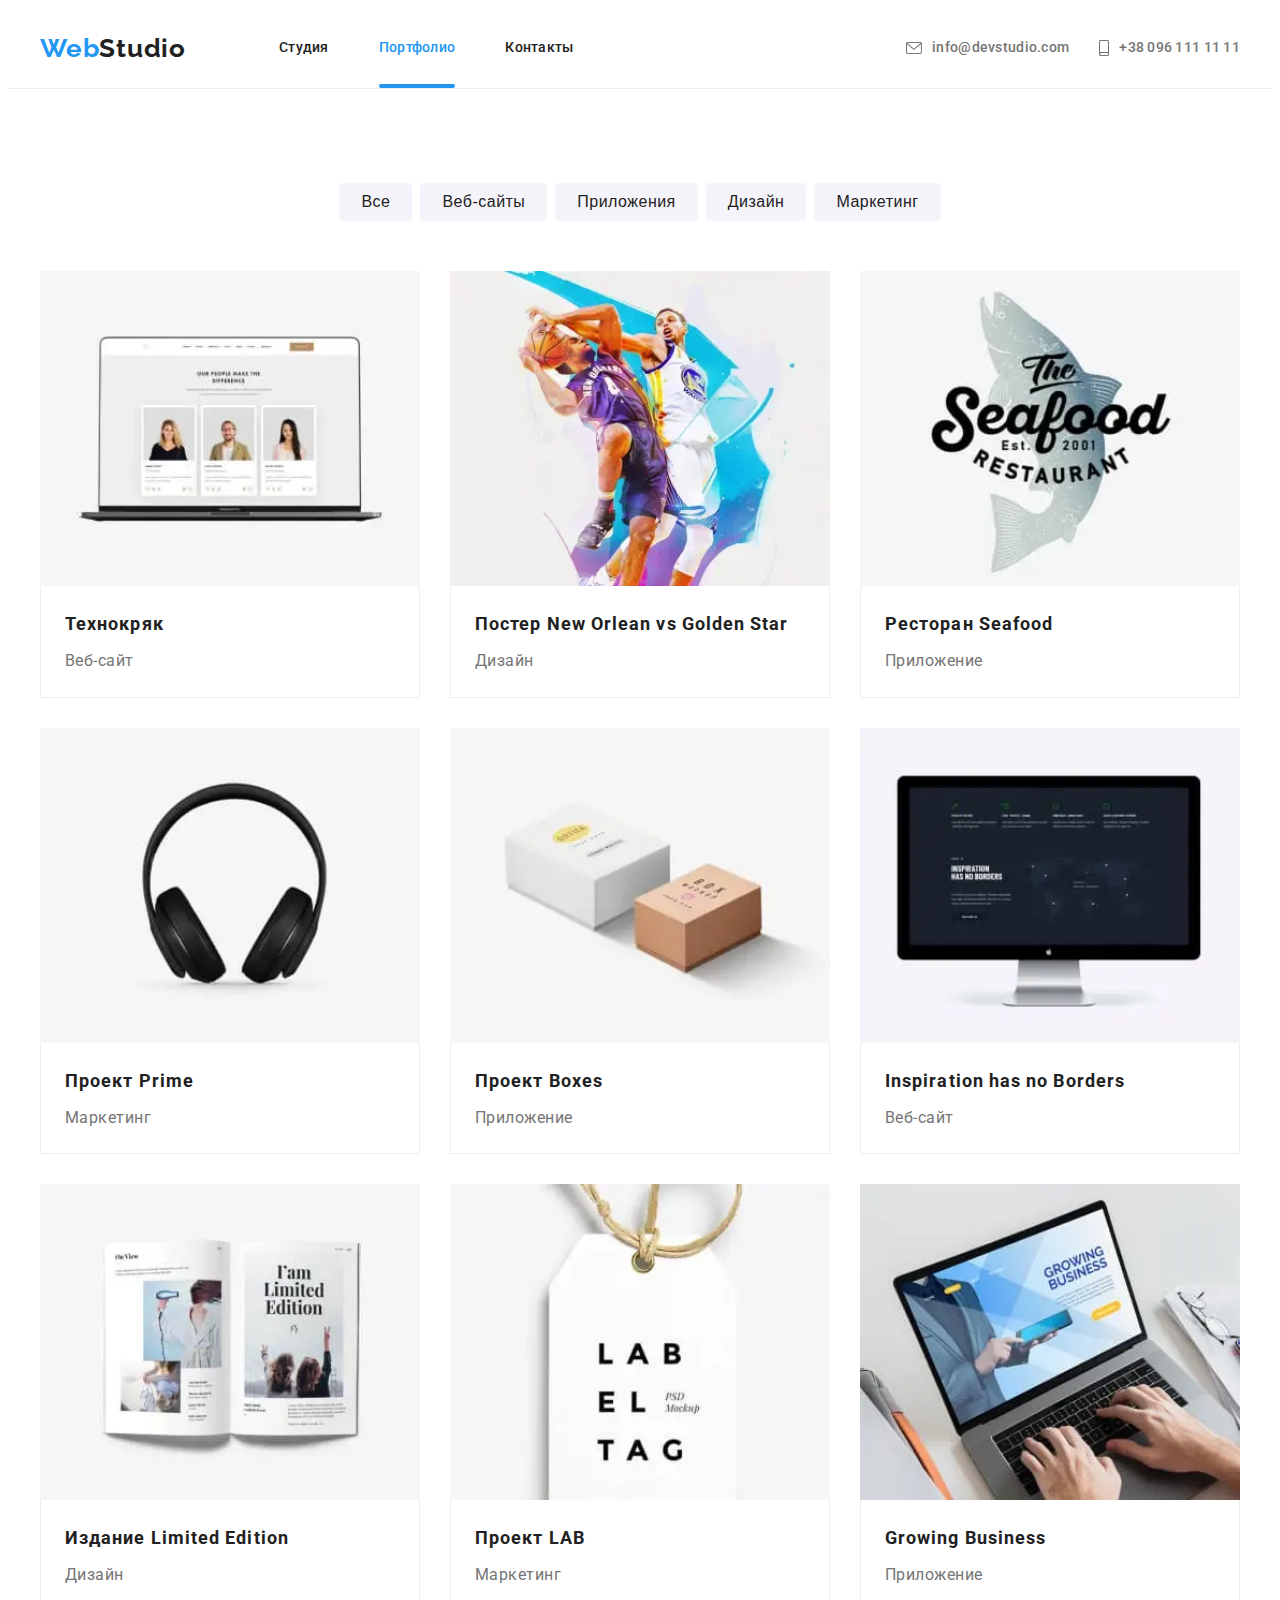
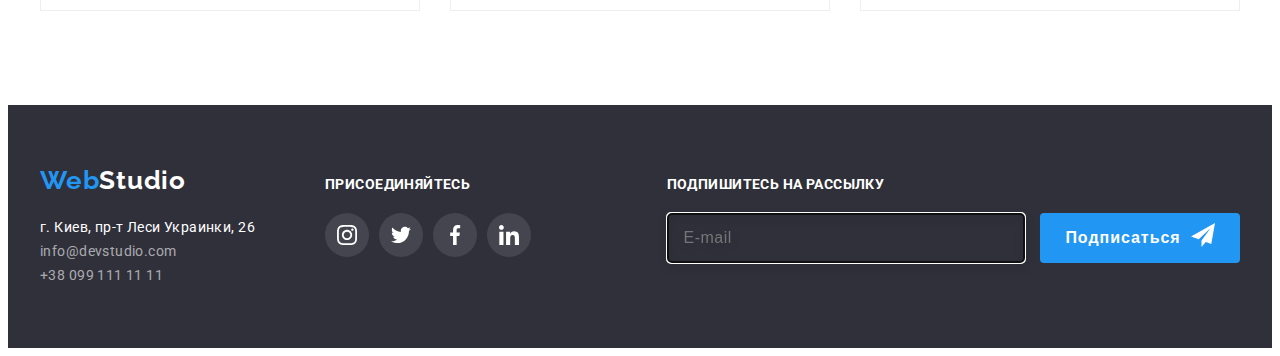
==== commit 03d0506e: "адаптовано portfolio для mobile & tablet" ====
--- a/portfolio.html
+++ b/portfolio.html
@@ -25,7 +25,7 @@
   <body>
     <!--=================start header=================-->
 
-   <header class="header">
+    <header class="header">
       <div class="container header__container">
         <nav class="header__navigation">
           <a class="header__logo-link link" href="" lang="en">
@@ -46,11 +46,15 @@
           </ul>
         </nav>
 
-        <button type="button" class="header__menu-burger-btn menu-burger-btn-close" data-menu-open>
+        <button
+          type="button"
+          class="header__menu-burger-btn menu-burger-btn-close"
+          data-menu-open
+        >
           <span>
             <svg width="40" height="40">
               <use href="./images/icon.svg#menu-burger"></use>
-            </svg>            
+            </svg>
           </span>
         </button>
 
@@ -79,14 +83,13 @@
 
       <div class="mobile-menu" data-menu>
         <div class="container mobile-menu__container">
-
           <button class="mobile-menu__close-btn" data-menu-close>
-          <svg class="mobile-menu__close-icon" width="40" height="40">
-                <use href="./images/icon.svg#icon-close"></use>
-              </svg>
-        </button>
-
-        <ul class="mobile-menu__nav-list list">
+            <svg class="mobile-menu__close-icon" width="40" height="40">
+              <use href="./images/icon.svg#icon-close"></use>
+            </svg>
+          </button>
+
+          <ul class="mobile-menu__nav-list list">
             <li class="mobile-menu__item">
               <a class="mobile-menu__link link" href="./index.html">Студия</a>
             </li>
@@ -102,11 +105,17 @@
 
           <ul class="mobile-menu__contacts list">
             <li class="mobile-menu__tel">
-              <a class="mobile-menu__tel-link link" href="tel:+380961111111">+38 096 111 11 11</a>
-              </li>
-            <li class="mobile-menu__mail"></li>
-              <a class="mobile-menu__mail-link link" href="mailto:info@devstudio.com">info@devstudio.com</a>
-              </li>
+              <a class="mobile-menu__tel-link link" href="tel:+380961111111"
+                >+38 096 111 11 11</a
+              >
+            </li>
+            <li class="mobile-menu__mail">
+              <a
+                class="mobile-menu__mail-link link"
+                href="mailto:info@devstudio.com"
+                >info@devstudio.com</a
+              >
+            </li>
           </ul>
 
           <ul class="mobile-menu__social list">
@@ -123,10 +132,8 @@
               <a class="mobile-menu__social-link link" href="">LinkedIn</a>
             </li>
           </ul>
-       
-        </div>        
-      </div>  
-      
+        </div>
+      </div>
     </header>
     <!--=================end header=================-->
 
@@ -142,22 +149,16 @@
               <button class="filter__button" type="button">Все</button>
             </li>
             <li class="filter__item">
-              <button class="filter__button" type="button">
-                Веб-сайты
-              </button>
+              <button class="filter__button" type="button">Веб-сайты</button>
             </li>
             <li class="filter__item">
-              <button class="filter__button" type="button">
-                Приложения
-              </button>
+              <button class="filter__button" type="button">Приложения</button>
             </li>
             <li class="filter__item">
               <button class="filter__button" type="button">Дизайн</button>
             </li>
             <li class="filter__item">
-              <button class="filter__button" type="button">
-                Маркетинг
-              </button>
+              <button class="filter__button" type="button">Маркетинг</button>
             </li>
           </ul>
 
@@ -166,12 +167,52 @@
             <li class="projects__item">
               <a class="projects__link link" href="">
                 <div class="projects__link-img">
-                  <img
-                    src="./images/portfolio/project1.jpg"
-                    alt="открытый ноутбук"
-                    width="370"
-                    height="294"
-                  />
+                  <picture>
+                    <source
+                      media="(min-width: 1200px)"
+                      srcset=""
+                      type="image/webp"
+                    />
+                    <source media="(min-width: 1200px)" srcset="" />
+
+                    <source
+                      media="(min-width: 768px)"
+                      srcset="
+                        ./images/tablet/portfolio-tablet-img.webp    1x,
+                        ./images/tablet/portfolio-tablet-img@2x.webp
+                      "
+                      type="image/webp"
+                    />
+                    <source
+                      media="(min-width: 768px)"
+                      srcset="
+                        ./images/tablet/portfolio-tablet-img.jpg    1x,
+                        ./images/tablet/portfolio-tablet-img@2x.jpg 2x
+                      "
+                    />
+
+                    <source
+                      media="(max-width: 767px)"
+                      srcset="
+                        ./images/mobile/portfolio-img.webp    1x,
+                        ./images/mobile/portfolio-img@2x.webp 2x
+                      "
+                      type="image/webp"
+                    />
+                    <source
+                      media="(max-width: 767px)"
+                      srcset="
+                        ./images/mobile/portfolio-img.jpg    1x,
+                        ./images/mobile/portfolio-img@2x.jpg 2x
+                      "
+                    />
+                    <img
+                      src="./images/mobile/portfolio-img.jpg"
+                      alt="открытый ноутбук"
+                      width="450"
+                      height="294"
+                    />
+                  </picture>
                   <p class="projects__overlay">
                     Технокряк это современная площадка распространения
                     коронавируса. Компании используют эту платформу для
@@ -188,12 +229,52 @@
             <li class="projects__item">
               <a class="projects__link link" href="">
                 <div class="projects__link-img">
-                  <img
-                    src="./images/portfolio/project2.jpg"
-                    alt="два баскетболиста с мячом"
-                    width="370"
-                    height="294"
-                  />
+                  <picture>
+                    <source
+                      media="(min-width: 1200px)"
+                      srcset=""
+                      type="image/webp"
+                    />
+                    <source media="(min-width: 1200px)" srcset="" />
+
+                    <source
+                      media="(min-width: 768px)"
+                      srcset="
+                        ./images/tablet/portfolio2-tablet-img.webp    1x,
+                        ./images/tablet/portfolio2-tablet-img@2x.webp
+                      "
+                      type="image/webp"
+                    />
+                    <source
+                      media="(min-width: 768px)"
+                      srcset="
+                        ./images/tablet/portfolio2-tablet-img.jpg    1x,
+                        ./images/tablet/portfolio2-tablet-img@2x.jpg 2x
+                      "
+                    />
+
+                    <source
+                      media="(max-width: 767px)"
+                      srcset="
+                        ./images/mobile/portfolio2-img.webp    1x,
+                        ./images/mobile/portfolio2-img@2x.webp 2x
+                      "
+                      type="image/webp"
+                    />
+                    <source
+                      media="(max-width: 767px)"
+                      srcset="
+                        ./images/mobile/portfolio2-img.jpg    1x,
+                        ./images/mobile/portfolio2-img@2x.jpg 2x
+                      "
+                    />
+                    <img
+                      src="./images/mobile/portfolio2-img.jpg"
+                      alt="два баскетболиста с мячом"
+                      width="450"
+                      height="294"
+                    />
+                  </picture>
                   <p class="projects__overlay">
                     Lorem ipsum dolor sit amet consectetur, adipisicing elit.
                     Quas, ab voluptatibus mollitia maxime maiores, quasi atque
@@ -213,12 +294,52 @@
             <li class="projects__item">
               <a class="projects__link link" href="">
                 <div class="projects__link-img">
-                  <img
-                    src="./images/portfolio/project3.jpg"
-                    alt="логотип ресторана"
-                    width="370"
-                    height="294"
-                  />
+                  <picture>
+                    <source
+                      media="(min-width: 1200px)"
+                      srcset=""
+                      type="image/webp"
+                    />
+                    <source media="(min-width: 1200px)" srcset="" />
+
+                    <source
+                      media="(min-width: 768px)"
+                      srcset="
+                        ./images/tablet/portfolio3-tablet-img.webp    1x,
+                        ./images/tablet/portfolio3-tablet-img@2x.webp
+                      "
+                      type="image/webp"
+                    />
+                    <source
+                      media="(min-width: 768px)"
+                      srcset="
+                        ./images/tablet/portfolio3-tablet-img.jpg    1x,
+                        ./images/tablet/portfolio3-tablet-img@2x.jpg 2x
+                      "
+                    />
+
+                    <source
+                      media="(max-width: 767px)"
+                      srcset="
+                        ./images/mobile/portfolio3-img.webp    1x,
+                        ./images/mobile/portfolio3-img@2x.webp 2x
+                      "
+                      type="image/webp"
+                    />
+                    <source
+                      media="(max-width: 767px)"
+                      srcset="
+                        ./images/mobile/portfolio3-img.jpg    1x,
+                        ./images/mobile/portfolio3-img@2x.jpg 2x
+                      "
+                    />
+                    <img
+                      src="./images/mobile/portfolio3-img.jpg"
+                      alt="логотип ресторана"
+                      width="450"
+                      height="294"
+                    />
+                  </picture>
                   <p class="projects__overlay">
                     Lorem ipsum dolor sit amet consectetur, adipisicing elit.
                     Quas, ab voluptatibus mollitia maxime maiores, quasi atque
@@ -236,12 +357,52 @@
             <li class="projects__item">
               <a class="projects__link link" href="">
                 <div class="projects__link-img">
-                  <img
-                    src="./images/portfolio/project4.jpg"
-                    alt="наушники"
-                    width="370"
-                    height="294"
-                  />
+                  <picture>
+                    <source
+                      media="(min-width: 1200px)"
+                      srcset=""
+                      type="image/webp"
+                    />
+                    <source media="(min-width: 1200px)" srcset="" />
+
+                    <source
+                      media="(min-width: 768px)"
+                      srcset="
+                        ./images/tablet/portfolio4-tablet-img.webp    1x,
+                        ./images/tablet/portfolio4-tablet-img@2x.webp
+                      "
+                      type="image/webp"
+                    />
+                    <source
+                      media="(min-width: 768px)"
+                      srcset="
+                        ./images/tablet/portfolio4-tablet-img.jpg    1x,
+                        ./images/tablet/portfolio4-tablet-img@2x.jpg 2x
+                      "
+                    />
+
+                    <source
+                      media="(max-width: 767px)"
+                      srcset="
+                        ./images/mobile/portfolio4-img.webp    1x,
+                        ./images/mobile/portfolio4-img@2x.webp 2x
+                      "
+                      type="image/webp"
+                    />
+                    <source
+                      media="(max-width: 767px)"
+                      srcset="
+                        ./images/mobile/portfolio4-img.jpg    1x,
+                        ./images/mobile/portfolio4-img@2x.jpg 2x
+                      "
+                    />
+                    <img
+                      src="./images/mobile/portfolio4-img.jpg"
+                      alt="наушники"
+                      width="450"
+                      height="294"
+                    />
+                  </picture>
                   <p class="projects__overlay">
                     Lorem ipsum dolor sit amet consectetur, adipisicing elit.
                     Quas, ab voluptatibus mollitia maxime maiores, quasi atque
@@ -261,12 +422,52 @@
             <li class="projects__item">
               <a class="projects__link link" href="">
                 <div class="projects__link-img">
-                  <img
-                    src="./images/portfolio/project5.jpg"
-                    alt="две коробочки"
-                    width="370"
-                    height="294"
-                  />
+                  <picture>
+                    <source
+                      media="(min-width: 1200px)"
+                      srcset=""
+                      type="image/webp"
+                    />
+                    <source media="(min-width: 1200px)" srcset="" />
+
+                    <source
+                      media="(min-width: 768px)"
+                      srcset="
+                        ./images/tablet/portfolio5-tablet-img.webp    1x,
+                        ./images/tablet/portfolio5-tablet-img@2x.webp
+                      "
+                      type="image/webp"
+                    />
+                    <source
+                      media="(min-width: 768px)"
+                      srcset="
+                        ./images/tablet/portfolio5-tablet-img.jpg    1x,
+                        ./images/tablet/portfolio5-tablet-img@2x.jpg 2x
+                      "
+                    />
+
+                    <source
+                      media="(max-width: 767px)"
+                      srcset="
+                        ./images/mobile/portfolio5-img.webp    1x,
+                        ./images/mobile/portfolio5-img@2x.webp 2x
+                      "
+                      type="image/webp"
+                    />
+                    <source
+                      media="(max-width: 767px)"
+                      srcset="
+                        ./images/mobile/portfolio5-img.jpg    1x,
+                        ./images/mobile/portfolio5-img@2x.jpg 2x
+                      "
+                    />
+                    <img
+                      src="./images/mobile/portfolio5-img.jpg"
+                      alt="две коробочки"
+                      width="450"
+                      height="294"
+                    />
+                  </picture>
                   <p class="projects__overlay">
                     Lorem ipsum dolor sit amet consectetur, adipisicing elit.
                     Quas, ab voluptatibus mollitia maxime maiores, quasi atque
@@ -286,12 +487,52 @@
             <li class="projects__item">
               <a class="projects__link link" href="">
                 <div class="projects__link-img">
-                  <img
-                    src="./images/portfolio/project6.jpg"
-                    alt="монитор"
-                    width="370"
-                    height="294"
-                  />
+                  <picture>
+                    <source
+                      media="(min-width: 1200px)"
+                      srcset=""
+                      type="image/webp"
+                    />
+                    <source media="(min-width: 1200px)" srcset="" />
+
+                    <source
+                      media="(min-width: 768px)"
+                      srcset="
+                        ./images/tablet/portfolio6-tablet-img.webp    1x,
+                        ./images/tablet/portfolio6-tablet-img@2x.webp
+                      "
+                      type="image/webp"
+                    />
+                    <source
+                      media="(min-width: 768px)"
+                      srcset="
+                        ./images/tablet/portfolio6-tablet-img.jpg    1x,
+                        ./images/tablet/portfolio6-tablet-img@2x.jpg 2x
+                      "
+                    />
+
+                    <source
+                      media="(max-width: 767px)"
+                      srcset="
+                        ./images/mobile/portfolio6-img.webp    1x,
+                        ./images/mobile/portfolio6-img@2x.webp 2x
+                      "
+                      type="image/webp"
+                    />
+                    <source
+                      media="(max-width: 767px)"
+                      srcset="
+                        ./images/mobile/portfolio6-img.jpg    1x,
+                        ./images/mobile/portfolio6-img@2x.jpg 2x
+                      "
+                    />
+                    <img
+                      src="./images/mobile/portfolio6-img.jpg"
+                      alt="монитор"
+                      width="450"
+                      height="294"
+                    />
+                  </picture>
                   <p class="projects__overlay">
                     Lorem ipsum dolor sit amet consectetur, adipisicing elit.
                     Quas, ab voluptatibus mollitia maxime maiores, quasi atque
@@ -311,12 +552,52 @@
             <li class="projects__item">
               <a class="projects__link link" href="">
                 <div class="projects__link-img">
-                  <img
-                    src="./images/portfolio/project7.jpg"
-                    alt="открытая книга"
-                    width="370"
-                    height="294"
-                  />
+                  <picture>
+                    <source
+                      media="(min-width: 1200px)"
+                      srcset=""
+                      type="image/webp"
+                    />
+                    <source media="(min-width: 1200px)" srcset="" />
+
+                    <source
+                      media="(min-width: 768px)"
+                      srcset="
+                        ./images/tablet/portfolio7-tablet-img.webp    1x,
+                        ./images/tablet/portfolio7-tablet-img@2x.webp
+                      "
+                      type="image/webp"
+                    />
+                    <source
+                      media="(min-width: 768px)"
+                      srcset="
+                        ./images/tablet/portfolio7-tablet-img.jpg    1x,
+                        ./images/tablet/portfolio7-tablet-img@2x.jpg 2x
+                      "
+                    />
+
+                    <source
+                      media="(max-width: 767px)"
+                      srcset="
+                        ./images/mobile/portfolio7-img.webp    1x,
+                        ./images/mobile/portfolio7-img@2x.webp 2x
+                      "
+                      type="image/webp"
+                    />
+                    <source
+                      media="(max-width: 767px)"
+                      srcset="
+                        ./images/mobile/portfolio7-img.jpg    1x,
+                        ./images/mobile/portfolio7-img@2x.jpg 2x
+                      "
+                    />
+                    <img
+                      src="./images/mobile/portfolio7-img.jpg"
+                      alt="открытая книга"
+                      width="450"
+                      height="294"
+                    />
+                  </picture>
                   <p class="projects__overlay">
                     Lorem ipsum dolor sit amet consectetur, adipisicing elit.
                     Quas, ab voluptatibus mollitia maxime maiores, quasi atque
@@ -336,12 +617,52 @@
             <li class="projects__item">
               <a class="projects__link link" href="">
                 <div class="projects__link-img">
-                  <img
-                    src="./images/portfolio/project8.jpg"
-                    alt="этикетка"
-                    width="370"
-                    height="294"
-                  />
+                  <picture>
+                    <source
+                      media="(min-width: 1200px)"
+                      srcset=""
+                      type="image/webp"
+                    />
+                    <source media="(min-width: 1200px)" srcset="" />
+
+                    <source
+                      media="(min-width: 768px)"
+                      srcset="
+                        ./images/tablet/portfolio8-tablet-img.webp    1x,
+                        ./images/tablet/portfolio8-tablet-img@2x.webp
+                      "
+                      type="image/webp"
+                    />
+                    <source
+                      media="(min-width: 768px)"
+                      srcset="
+                        ./images/tablet/portfolio8-tablet-img.jpg    1x,
+                        ./images/tablet/portfolio8-tablet-img@2x.jpg 2x
+                      "
+                    />
+
+                    <source
+                      media="(max-width: 767px)"
+                      srcset="
+                        ./images/mobile/portfolio8-img.webp    1x,
+                        ./images/mobile/portfolio8-img@2x.webp 2x
+                      "
+                      type="image/webp"
+                    />
+                    <source
+                      media="(max-width: 767px)"
+                      srcset="
+                        ./images/mobile/portfolio8-img.jpg    1x,
+                        ./images/mobile/portfolio8-img@2x.jpg 2x
+                      "
+                    />
+                    <img
+                      src="./images/mobile/portfolio8-img.jpg"
+                      alt="этикетка"
+                      width="450"
+                      height="294"
+                    />
+                  </picture>
                   <p class="projects__overlay">
                     Lorem ipsum dolor sit amet consectetur, adipisicing elit.
                     Quas, ab voluptatibus mollitia maxime maiores, quasi atque
@@ -361,12 +682,52 @@
             <li class="projects__item">
               <a class="projects__link link" href="">
                 <div class="projects__link-img">
-                  <img
-                    src="./images/portfolio/project9.jpg"
-                    alt="открытый ноутбук"
-                    width="370"
-                    height="294"
-                  />
+                  <picture>
+                    <source
+                      media="(min-width: 1200px)"
+                      srcset=""
+                      type="image/webp"
+                    />
+                    <source media="(min-width: 1200px)" srcset="" />
+
+                    <source
+                      media="(min-width: 768px)"
+                      srcset="
+                        ./images/tablet/portfolio9-tablet-img.webp    1x,
+                        ./images/tablet/portfolio9-tablet-img@2x.webp
+                      "
+                      type="image/webp"
+                    />
+                    <source
+                      media="(min-width: 768px)"
+                      srcset="
+                        ./images/tablet/portfolio9-tablet-img.jpg    1x,
+                        ./images/tablet/portfolio9-tablet-img@2x.jpg 2x
+                      "
+                    />
+
+                    <source
+                      media="(max-width: 767px)"
+                      srcset="
+                        ./images/mobile/portfolio9-img.webp    1x,
+                        ./images/mobile/portfolio9-img@2x.webp 2x
+                      "
+                      type="image/webp"
+                    />
+                    <source
+                      media="(max-width: 767px)"
+                      srcset="
+                        ./images/mobile/portfolio9-img.jpg    1x,
+                        ./images/mobile/portfolio9-img@2x.jpg 2x
+                      "
+                    />
+                    <img
+                      src="./images/mobile/portfolio9-img.jpg"
+                      alt="открытый ноутбук"
+                      width="450"
+                      height="294"
+                    />
+                  </picture>
                   <p class="projects__overlay">
                     Lorem ipsum dolor sit amet consectetur, adipisicing elit.
                     Quas, ab voluptatibus mollitia maxime maiores, quasi atque
@@ -414,7 +775,9 @@
                 >
               </li>
               <li class="footer-address__item">
-                <a class="footer-address__link-item link" href="tel:+380991111111"
+                <a
+                  class="footer-address__link-item link"
+                  href="tel:+380991111111"
                   >+38 099 111 11 11</a
                 >
               </li>
@@ -473,12 +836,12 @@
               />
             </label>
             <button class="footer-form__btn" type="submit">
-              <div class="form__text-icon-btn">
+              <span class="form__text-icon-btn">
                 Подписаться
                 <svg class="form__icon-send" width="24" height="24">
                   <use href="./images/icon.svg#icon-send"></use>
                 </svg>
-              </div>
+              </span>
             </button>
           </form>
         </div>
--- a/css/main.min.css
+++ b/css/main.min.css
@@ -1,2 +1,2 @@
-:root{--primary-text-color: #757575;--title-text-color: #212121;--akcent-text-color: #2196f3;--main-text-color: #ffffff;--border-color: #eeeeee;--fone-background-color: #ffffff;--main-background-color: #2f303a;--second-background-color: #f5f4fa;--button-color: #2196f3;--social-color: #afb1b8;--social-akcent-color: #2196f3;--social-hover-color: #ffffff;--primary-font-family: "Roboto", sans-serif;--font-logo: "Raleway", sans-serif}.visually-hidden{position:absolute;width:1px;height:1px;margin:-1px;padding:0;overflow:hidden;border:0;clip:rect(0 0 0 0)}body{font-family:var(--primary-font-family);font-size:14px;line-height:0.03em;letter-spacing:0.03em;color:var(--primary-text-color);background-color:var(--fone-background-color)}h1,h2,h3,p{margin-top:0;margin-bottom:0}ul{margin-top:0;margin-bottom:0;padding-left:0}img{display:block;max-width:100%;height:auto}.list{list-style:none}.link{text-decoration:none;transition:color 250ms cubic-bezier(0.4, 0, 0.2, 1)}.section{padding-top:94px;padding-bottom:94px}.container{padding-left:15px;padding-right:15px}@media screen and (min-width: 480px){.container{width:480px;margin-left:auto;margin-right:auto}}@media screen and (min-width: 768px){.container{width:768px}}@media screen and (min-width: 1200px){.container{width:1200px}}.title{color:var(--title-text-color)}.social-list{display:flex;justify-content:center;align-items:center}.team__social-item:not(:last-child){margin-right:10px}.social-item__links{display:flex;justify-content:center;align-items:center;width:44px;height:44px;border-radius:50%;fill:var(--social-color)}.social-item__icon{display:flex;justify-content:center}@media screen and (min-width: 1200px){.social-item__links{transition:background-color 250ms cubic-bezier(0.4, 0, 0.2, 1)}.social-item__links:hover,.social-item__links:focus{fill:var(--social-hover-color);background-color:var(--social-akcent-color)}.social-item__icon{transition:fill 250ms cubic-bezier(0.4, 0, 0.2, 1)}}.header__logo-link{font-family:var(--font-logo);font-style:normal;font-weight:700;font-size:24px;line-height:1.17;letter-spacing:0.03em;color:var(--title-text-color)}.header__logo-link_part-one{color:var(--akcent-text-color)}@media screen and (min-width: 1200px){.header__logo-link{font-size:26px;line-height:1.19}}.footer__logo-link{display:block;font-family:var(--font-logo);font-style:normal;font-weight:700;line-height:1.19;letter-spacing:0.03em;color:var(--main-text-color)}.footer__logo-link_part-one{color:var(--akcent-text-color)}@media screen and (max-width: 1199px){.footer__logo-link{font-size:24px}}@media screen and (min-width: 1200px){.footer__logo-link{font-size:26px;line-height:1.19}}@media screen and (max-width: 767px){.mobile-menu{opacity:0;visibility:hidden;pointer-events:none;position:absolute;top:0;left:0;width:100%;height:100vh;overflow:auto;background-color:var(--fone-background-color)}.mobile-menu__container{position:relative;padding-top:48px;padding-left:40px;padding-bottom:48px;display:flex;flex-direction:column;justify-content:space-between;height:100vh}.mobile-menu.is-open{opacity:1;visibility:visible;pointer-events:auto}.mobile-menu__close-btn{position:absolute;top:10px;right:15px;padding:0;border:none;line-height:0;background-color:transparent}.mobile-menu__close-btn:hover,.mobile-menu__close-btn:focus{fill:var(--button-color);outline:none;transition:fill 250ms cubic-bezier(0.4, 0, 0.2, 1)}.mobile-menu__item:not(:last-child){margin-bottom:32px}.mobile-menu__item .current{color:var(--akcent-text-color)}.mobile-menu__link{font-style:normal;font-weight:500;font-size:40px;line-height:1.18;letter-spacing:0.02em;color:var(--title-text-color)}.mobile-menu__tel{margin-bottom:32px}.mobile-menu__tel-link{font-style:normal;font-weight:500;font-size:34px;line-height:1.18;letter-spacing:0.02em;color:var(--akcent-text-color)}.mobile-menu__mail-link{font-style:normal;font-weight:500;font-size:24px;line-height:1.17;letter-spacing:0.02em;color:var(--primary-text-color)}.mobile-menu__social{display:flex;flex-wrap:wrap}.mobile-menu__social-item:not(:last-child){border-right:1px solid rgba(33,33,33,0.2);margin-right:10px}.mobile-menu__social-link{font-style:normal;font-weight:500;font-size:18px;line-height:1.22;letter-spacing:0.02em;color:var(--akcent-text-color);margin-right:10px}}@media screen and (min-width: 768px){.mobile-menu{display:none}}.backdrop{position:fixed;top:0;left:0;width:100vw;height:100vh;background-color:rgba(0,0,0,0.2);transition:opacity 500ms, visibility 500ms}.backdrop.is-hidden{opacity:0;visibility:hidden;pointer-events:none}.modal{position:absolute;top:50%;left:50%;transform:translate(-50%, -50%);background-color:#ffffff;color:var(--title-text-color);padding:40px;font-weight:700;font-size:20px;line-height:1.15}.modal_close-btn{position:absolute;top:8px;right:8px;width:30px;height:30px;display:flex;justify-content:center;align-items:center;border-radius:50%;border:1px solid rgba(0,0,0,0.1);background-color:transparent;padding:0;cursor:pointer;transition:fill 250ms cubic-bezier(0.4, 0, 0.2, 1)}.modal_close-btn:hover,.modal_close-btn:focus{fill:var(--button-color);outline:none}.modal__title{text-align:center}.form__input-wrapper{margin-top:12px;margin-bottom:20px}.form__field{display:block;align-items:center}.form__user{position:relative}.form_input{width:100%;height:40px;border:1px solid rgba(33,33,33,0.2);border-radius:4px;padding-left:42px;outline:none;font-weight:400;font-size:14px;transition:border 250ms cubic-bezier(0.4, 0, 0.2, 1)}.form_input:hover,.form_input:focus{border:1px solid var(--akcent-text-color)}.form__input-icon{position:absolute;top:50%;left:12px;transform:translateY(-50%);transition:fill 250ms cubic-bezier(0.4, 0, 0.2, 1)}.form_input:focus+.form__input-icon,.form_input:hover+.form__input-icon{fill:var(--akcent-text-color)}.form__text{font-weight:400;font-size:12px;line-height:1.17;letter-spacing:0.01em;color:var(--primary-text-color)}.form__comment{width:100%;height:120px;border:1px solid rgba(33,33,33,0.2);border-radius:4px;resize:none;padding-top:12px;padding-left:16px;font-weight:400;font-size:14px;letter-spacing:0.01em;color:var(--title-text-color);outline:none;transition:border 250ms cubic-bezier(0.4, 0, 0.2, 1)}.form__comment:hover,.form__comment:focus{border:1px solid var(--akcent-text-color)}.form__comment::placeholder{color:rgba(117,117,117,0.5)}.form__checkbox-wrapper{display:flex;justify-content:center}.form__checkbox-label{display:flex;align-items:center;font-weight:400;letter-spacing:0.03em;color:var(--primary-text-color)}.form__checkbox-label::before{display:inline-block;width:16px;height:15px;border:1px solid #212121;border-radius:2px;content:"";cursor:pointer;margin-right:10px;transition:outline 250ms cubic-bezier(0.4, 0, 0.2, 1)}.form__checkbox:checked+.form__checkbox-label::before{background-color:var(--button-color);border:none;background-image:url(../images/iconcheck.svg)}.form__checkbox:focus+.form__checkbox-label::before{outline:1px solid var(--button-color);border:none}.form__accept-policy-link{color:var(--akcent-text-color)}.form__send-btn{display:block;margin:30px auto 0;width:200px;height:50px;border-radius:4px;border:none;font-weight:700;font-size:16px;line-height:1.88;letter-spacing:0.06em;color:var(--main-text-color);background-color:var(--button-color);cursor:pointer;transition:background-color 250ms cubic-bezier(0.4, 0, 0.2, 1),box-shadow 250ms cubic-bezier(0.4, 0, 0.2, 1)}.form__send-btn:hover,.form__send-btn:focus{background-color:#188ce8;box-shadow:0px 4px 4px rgba(0,0,0,0.15)}@media screen and (max-width: 1199px){.modal{width:450px;height:609px}.form__checkbox-label{font-size:12px;line-height:1.17}}@media screen and (max-width: 767px){.form__field:focus-within .form__text{color:var(--akcent-text-color)}}@media screen and (min-width: 1200px){.modal{width:528px;height:580px}.form__checkbox-label{font-size:14px;line-height:1.71}}.header{border-bottom:1px solid #ececec}.header__container{display:flex;justify-content:space-between;align-items:center}@media screen and (max-width: 1199px){.header__contacts-item:not(:last-child){margin-bottom:10px}.header{padding-top:21px;padding-bottom:21px}}@media screen and (max-width: 767px){.header{padding-top:10px;padding-bottom:10px}.header__nav-list{display:none}.header__contacts-list{display:none}.header__menu-burger-btn{padding:0;margin:0;border:none;line-height:0;background-color:var(--fone-background-color)}.header__menu-burger-btn:hover,.header__menu-burger-btn:focus{fill:var(--button-color);outline:none;transition:fill 250ms cubic-bezier(0.4, 0, 0.2, 1)}}@media screen and (min-width: 768px){.header__navigation{display:flex;align-items:center}.header__nav-list{display:flex;margin-left:88px}.header__nav-item{position:relative}.header__nav-item:not(:last-child){margin-right:50px}.header__nav-item .current{color:var(--akcent-text-color)}.header__nav-item .current::after{content:"";position:absolute;width:100%;height:4px;border-radius:2px;background-color:var(--social-akcent-color);bottom:-1px;left:0}.header__nav-link{position:relative;padding-top:32px;padding-bottom:32px;font-style:normal;font-weight:500;font-size:14px;line-height:1.14;letter-spacing:0.02em;color:var(--title-text-color)}.header__menu-burger-btn{display:none}.header__contacts-link{display:flex;align-items:center;font-weight:500;font-size:12px;line-height:1.17;letter-spacing:0.02em;color:var(--primary-text-color)}.header__contacts-icon{fill:currentColor;margin-right:10px}}@media screen and (min-width: 1200px){.header__nav-link{position:relative}.header__nav-link:hover,.header__nav-link:focus{color:var(--akcent-text-color)}.header__nav-list{margin-left:93px}.header__contacts-list{display:flex;align-items:center;margin-left:auto}.header__contacts-item:not(:last-child){margin-right:30px}.header__contacts-link{padding-top:32px;padding-bottom:32px;font-size:14px;line-height:1.14}.header__contacts-link:hover,.header__contacts-link:focus{color:var(--akcent-text-color)}}.hero{margin:0 auto;background-image:linear-gradient(rgba(47,48,58,0.4), rgba(47,48,58,0.4));background-size:cover;background-repeat:no-repeat;background-color:var(--main-background-color);text-align:center}.hero__title{font-weight:900;letter-spacing:0.06em;text-transform:uppercase;color:var(--main-text-color)}.hero__button{margin-right:auto;margin-left:auto;margin-top:30px;padding:10px 32px;min-width:200px;border-radius:4px;border:none;font-family:inherit;font-weight:700;font-size:16px;line-height:1.88;display:flex;align-items:center;text-align:center;letter-spacing:0.06em;cursor:pointer;color:var(--main-text-color);background-color:var(--button-color);transition:background-color 250ms cubic-bezier(0.4, 0, 0.2, 1),box-shadow 250ms cubic-bezier(0.4, 0, 0.2, 1)}.hero__button:hover,.hero__button:focus{background-color:#188ce8;box-shadow:0px 4px 4px rgba(0,0,0,0.15)}@media screen and (max-width: 1199px){.hero{max-height:400px;padding-top:118px;padding-bottom:118px}.hero__title{font-size:26px;line-height:1.62}}@media screen and (max-width: 767px){.hero{max-width:767px;background-image:url("../images/mobile/hero-img.jpg")}}@media screen and (max-width: 767px) and (min-device-pixel-ratio: 2), screen and (max-width: 767px) and (min-resolution: 192dpi), screen and (max-width: 767px) and (min-resolution: 2dppx){.hero{background-image:url("../images/mobile/hero-img@2x.jpg")}}@media screen and (min-width: 768px){.hero{max-width:1199px;background-image:url("../images/tablet/hero-tablet-img.jpg")}}@media screen and (min-width: 768px) and (min-device-pixel-ratio: 2), screen and (min-width: 768px) and (min-resolution: 192dpi), screen and (min-width: 768px) and (min-resolution: 2dppx){.hero{background-image:url("../images/tablet/hero-tablet-img@2x.jpg")}}@media screen and (min-width: 1200px){.hero{max-width:1600px;max-height:600px;padding-top:200px;padding-bottom:200px;background-image:url("../images/desktop/hero-desktop-Img.jpg")}}@media screen and (min-width: 1200px) and (min-device-pixel-ratio: 2), screen and (min-width: 1200px) and (min-resolution: 192dpi), screen and (min-width: 1200px) and (min-resolution: 2dppx){.hero{background-image:url("../images/desktop/hero-desktop-Img@2x.png")}}@media screen and (min-width: 1200px){.hero__title{font-size:44px;line-height:1.36}}.specifics__container{display:flex;justify-content:center;align-items:center;height:120px;margin-bottom:30px;background-color:var(--second-background-color)}.specifics__title{margin-bottom:10px;font-weight:700;line-height:1.14;text-transform:uppercase}.specifics__text{line-height:1.71}@media screen and (max-width: 1199px){.specifics__section{padding-top:60px;padding-bottom:60px}.specifics__list{flex-wrap:wrap}}@media screen and (max-width: 767px){.specifics__item{width:100%;margin:0}.specifics__title{text-align:center}.specifics__text{margin-bottom:30px}}@media screen and (min-width: 768px){.specifics__list{display:flex;margin:-15px}.specifics__item{width:calc((100% - 4 * 15px) / 2);margin:15px}}@media screen and (min-width: 1200px){.specifics__item{width:270px;margin-top:0;margin-bottom:0}}@media screen and (max-width: 1199px){.work{display:none}}@media screen and (min-width: 1200px){.work{padding-top:0}.work__title{margin-bottom:50px;font-weight:700;font-size:36px;line-height:1.17;text-align:center}.work__list{display:flex}.work__item:not(:last-child){margin-right:30px}.work__item-img{position:relative}.work__text{position:absolute;bottom:0;left:0;width:100%;height:70px;font-weight:700;line-height:1.14;text-align:center;text-transform:uppercase;color:var(--main-text-color);background-color:rgba(47,48,58,0.8);padding-top:27px;padding-bottom:27px}}.team{background-color:var(--second-background-color)}.team__title{font-weight:700;text-align:center}.team__description{padding-top:30px;box-shadow:0px 1px 3px rgba(0,0,0,0.12),0px 1px 1px rgba(0,0,0,0.14),0px 2px 1px rgba(0,0,0,0.2);border-radius:0px 0px 4px 4px;background-color:var(--fone-background-color)}.team__list-title{margin-bottom:10px;font-weight:500;font-size:16px;line-height:1.19;text-align:center}.team__list-text{font-size:16px;line-height:1.19;text-align:center;margin-bottom:16px}@media screen and (max-width: 1199px){.team{padding-top:60px;padding-bottom:60px}.team__title{margin-bottom:30px;font-size:28px;line-height:1.18}.team__description{padding-bottom:24px}}@media screen and (max-width: 767px){.team__item:not(:last-child){margin-bottom:30px}.team__img{width:100%}.team__description{width:100%}}@media screen and (min-width: 768px){.team__list{display:flex;flex-wrap:wrap;margin:-15px}.team__item{width:354px;flex-basis:calc((100% - 4 * 15px) / 2);margin:15px}.team__img{width:354px}.team__description{width:354px}}@media screen and (min-width: 1200px){.team__title{margin-bottom:50px;font-size:36px;line-height:1.17}.team__list{display:flex;margin-top:0;margin-bottom:0}.team__item{flex-basis:calc((100% - 8 * 15px) / 4);margin-left:15px;margin-top:0;margin-bottom:0}.team__img{width:270px}.team__description{width:270px;padding-bottom:30px}}.clients__title{font-weight:700;text-align:center}.clients__list{display:flex}.clients__link{display:flex;height:92px;padding-top:16px;padding-bottom:16px;border:1px solid var(--social-color);box-sizing:border-box;border-radius:4px;fill:var(--social-color);transition:fill 250ms cubic-bezier(0.4, 0, 0.2, 1),border 250ms cubic-bezier(0.4, 0, 0.2, 1)}.clients__link:hover,.clients__link:focus{fill:var(--social-akcent-color);border:1px solid var(--social-akcent-color)}@media screen and (min-width: 1200px){.clients__title{font-size:36px;line-height:1.17;margin-bottom:50px}.clients{padding-top:50px;padding-bottom:94px}.clients__list{justify-content:space-between;margin-left:-15px}.clients__item{width:calc((100% - 12 * 15px) / 6);margin-left:15px}.clients__link{padding-right:32px;padding-left:32px}}@media screen and (max-width: 1199px){.clients{padding-top:60px;padding-bottom:60px}.clients__title{margin-bottom:30px;font-weight:700;font-size:28px;line-height:1.18}.clients__list{flex-wrap:wrap;margin:-15px}.clients__item{width:calc((100% - 6 * 15px) / 3);margin:15px}.clients__link{width:100%;padding-right:75px;padding-left:75px}}@media screen and (max-width: 767px){.clients__item{width:calc((100% - 4 * 15px) / 2);margin:15px}.clients__link{padding-right:52px;padding-left:52px}}.footer{background-color:var(--main-background-color);padding-top:60px;padding-bottom:60px}.footer__logo-link{margin-bottom:20px}.footer-address__link{font-style:normal;font-weight:400;font-size:14px;line-height:1.71;letter-spacing:0.03em;color:var(--main-text-color)}.footer-address__link-item{font-style:normal;font-weight:400;font-size:14px;line-height:1.71;letter-spacing:0.03em;color:rgba(255,255,255,0.6)}.footer-text{margin-bottom:20px;font-weight:700;line-height:1.14;text-transform:uppercase;color:var(--main-text-color)}.footer-social__list{display:flex;justify-content:space-between}.footer-social__item{display:flex;justify-content:space-between;align-items:center}.footer-social__item:not(:last-child){margin-right:10px}.footer-social__link{display:flex;justify-content:center;align-items:center;width:44px;height:44px;border-radius:50%;fill:var(--main-text-color);background-color:rgba(255,255,255,0.1)}.footer-social__icon{display:flex;justify-content:center}.footer-form__email-subscribe{height:50px;border:1px solid rgba(255,255,255,0.3);box-sizing:border-box;border-radius:4px;background:none;filter:drop-shadow(0px 4px 4px rgba(0,0,0,0.15));padding-left:16px;font-weight:400;font-size:16px;line-height:1.25;letter-spacing:0.03em;color:var(--main-text-color)}.footer-form__btn{min-width:200px;height:50px;border-radius:4px;border:none;font-weight:700;font-size:16px;line-height:1.88;letter-spacing:0.06em;color:var(--main-text-color);background-color:var(--button-color)}.form__text-icon-btn{display:flex;justify-content:center}.form__icon-send{margin-left:10px}@media screen and (min-width: 768px){.footer-container{display:flex;align-items:baseline;flex-wrap:wrap}.footer-form__email-subscribe{width:450px;margin-right:auto;margin-left:auto}.form{margin-right:auto;margin-left:auto}}@media screen and (min-width: 1200px){.footer__logo-link{font-size:26px}.footer-address{margin-right:70px}.footer-address__link:hover,.footer-address__link:focus{color:var(--akcent-text-color)}.footer-address__link-item:hover,.footer-address__link-item:focus{color:var(--akcent-text-color)}.footer-social__link{transition:background-color 250ms cubic-bezier(0.4, 0, 0.2, 1)}.footer-social__link:hover,.footer-social__link:focus{background-color:var(--social-akcent-color)}.form{margin-right:0}.footer-form__email-subscribe{width:358px;margin-right:12px}.footer-form__btn{cursor:pointer;transition:background-color 250ms cubic-bezier(0.4, 0, 0.2, 1),box-shadow 250ms cubic-bezier(0.4, 0, 0.2, 1)}.footer-form__btn:hover,.footer-form__btn:focus{background-color:#188ce8;box-shadow:0px 4px 4px rgba(0,0,0,0.15)}}@media screen and (max-width: 1199px){.footer-address{margin-left:60px;margin-bottom:60px;text-align:center}.footer-address__item:not(:last-child){margin-bottom:8px}.footer-social{width:206px;height:80px;display:flex;flex-direction:column;margin-bottom:60px;margin-left:auto;margin-right:65px}.footer-text{text-align:center}.form{display:block}.footer-form__btn{display:block;margin-top:20px;margin-right:auto;margin-left:auto}}@media screen and (max-width: 767px){.footer-address{margin-left:auto}.footer-social{margin-right:auto}.footer-form__email-subscribe{width:100%}}.filter__list{display:flex;justify-content:center}.filter__item{margin-right:8px;margin-bottom:50px}.filter__button{padding-top:6px;padding-bottom:6px;padding-left:22px;padding-right:22px;border-radius:4px;border:transparent;font-weight:500;font-size:16px;line-height:1.62;text-align:center;letter-spacing:0.03em;cursor:pointer;color:var(--title-text-color);background-color:var(--second-background-color);transition:color 250ms cubic-bezier(0.4, 0, 0.2, 1),background-color 250ms cubic-bezier(0.4, 0, 0.2, 1),box-shadow 250ms cubic-bezier(0.4, 0, 0.2, 1)}.filter__button:hover,.filter__button:focus{color:var(--main-text-color);background-color:var(--button-color);box-shadow:0px 3px 1px rgba(0,0,0,0.1),0px 1px 2px rgba(0,0,0,0.08),0px 2px 2px rgba(0,0,0,0.12)}.projects__list{display:flex;flex-wrap:wrap;margin-left:-30px;margin-top:-30px}.projects__item{flex-basis:calc((100% - 90px) / 3);margin-left:30px;margin-top:30px}.projects__link{display:block;transition:box-shadow 250ms cubic-bezier(0.4, 0, 0.2, 1)}.projects__link:hover,.projects__link:focus{box-shadow:0px 1px 1px rgba(0,0,0,0.12),0px 4px 4px rgba(0,0,0,0.06),1px 4px 6px rgba(0,0,0,0.16)}.projects__description{padding:20px 24px;border:1px solid var(--border-color);border-top:none}.projects__item-title{margin-bottom:4px;font-style:normal;font-weight:700;font-size:18px;line-height:2;letter-spacing:0.06em;color:var(--title-text-color)}.projects__item-text{font-style:normal;font-weight:400;font-size:16px;line-height:1.88;letter-spacing:0.03em;color:var(--primary-text-color)}.projects__link-img{position:relative;overflow:hidden}.projects__overlay{position:absolute;top:0;left:0;width:100%;height:100%;font-size:18px;line-height:1.56;color:var(--main-text-color);background-color:rgba(33,150,243,0.9);padding:63px 24px;overflow:auto;transform:translateY(101%);transition:transform 250ms cubic-bezier(0.4, 0, 0.2, 1)}.projects__link:hover .projects__overlay,.projects__link:focus .projects__overlay{transform:translate(0)}
+:root{--primary-text-color: #757575;--title-text-color: #212121;--akcent-text-color: #2196f3;--main-text-color: #ffffff;--border-color: #eeeeee;--fone-background-color: #ffffff;--main-background-color: #2f303a;--second-background-color: #f5f4fa;--button-color: #2196f3;--social-color: #afb1b8;--social-akcent-color: #2196f3;--social-hover-color: #ffffff;--primary-font-family: "Roboto", sans-serif;--font-logo: "Raleway", sans-serif}.visually-hidden{position:absolute;width:1px;height:1px;margin:-1px;padding:0;overflow:hidden;border:0;clip:rect(0 0 0 0)}body{font-family:var(--primary-font-family);font-size:14px;line-height:0.03em;letter-spacing:0.03em;color:var(--primary-text-color);background-color:var(--fone-background-color)}h1,h2,h3,p{margin-top:0;margin-bottom:0}ul{margin-top:0;margin-bottom:0;padding-left:0}img{display:block;max-width:100%;height:auto}.list{list-style:none}.link{text-decoration:none;transition:color 250ms cubic-bezier(0.4, 0, 0.2, 1)}.section{padding-top:94px;padding-bottom:94px}.container{padding-left:15px;padding-right:15px}@media screen and (min-width: 480px){.container{width:480px;margin-left:auto;margin-right:auto}}@media screen and (min-width: 768px){.container{width:768px}}@media screen and (min-width: 1200px){.container{width:1200px}}.title{color:var(--title-text-color)}.social-list{display:flex;justify-content:center;align-items:center}.team__social-item:not(:last-child){margin-right:10px}.social-item__links{display:flex;justify-content:center;align-items:center;width:44px;height:44px;border-radius:50%;fill:var(--social-color)}.social-item__icon{display:flex;justify-content:center}@media screen and (min-width: 1200px){.social-item__links{transition:background-color 250ms cubic-bezier(0.4, 0, 0.2, 1)}.social-item__links:hover,.social-item__links:focus{fill:var(--social-hover-color);background-color:var(--social-akcent-color)}.social-item__icon{transition:fill 250ms cubic-bezier(0.4, 0, 0.2, 1)}}.header__logo-link{font-family:var(--font-logo);font-style:normal;font-weight:700;font-size:24px;line-height:1.17;letter-spacing:0.03em;color:var(--title-text-color)}.header__logo-link_part-one{color:var(--akcent-text-color)}@media screen and (min-width: 1200px){.header__logo-link{font-size:26px;line-height:1.19}}.footer__logo-link{display:block;font-family:var(--font-logo);font-style:normal;font-weight:700;line-height:1.19;letter-spacing:0.03em;color:var(--main-text-color)}.footer__logo-link_part-one{color:var(--akcent-text-color)}@media screen and (max-width: 1199px){.footer__logo-link{font-size:24px}}@media screen and (min-width: 1200px){.footer__logo-link{font-size:26px;line-height:1.19}}@media screen and (max-width: 767px){.mobile-menu{opacity:0;visibility:hidden;pointer-events:none;position:absolute;top:0;left:0;width:100%;height:100vh;overflow:auto;background-color:var(--fone-background-color)}.mobile-menu__container{position:relative;padding-top:48px;padding-left:40px;padding-bottom:48px;display:flex;flex-direction:column;justify-content:space-between;height:100vh}.mobile-menu.is-open{opacity:1;visibility:visible;pointer-events:auto}.mobile-menu__close-btn{position:absolute;top:10px;right:15px;padding:0;border:none;line-height:0;background-color:transparent}.mobile-menu__close-btn:hover,.mobile-menu__close-btn:focus{fill:var(--button-color);outline:none;transition:fill 250ms cubic-bezier(0.4, 0, 0.2, 1)}.mobile-menu__item:not(:last-child){margin-bottom:32px}.mobile-menu__item .current{color:var(--akcent-text-color)}.mobile-menu__link{font-style:normal;font-weight:500;font-size:40px;line-height:1.18;letter-spacing:0.02em;color:var(--title-text-color)}.mobile-menu__tel{margin-bottom:32px}.mobile-menu__tel-link{font-style:normal;font-weight:500;font-size:34px;line-height:1.18;letter-spacing:0.02em;color:var(--akcent-text-color)}.mobile-menu__mail-link{font-style:normal;font-weight:500;font-size:24px;line-height:1.17;letter-spacing:0.02em;color:var(--primary-text-color)}.mobile-menu__social{display:flex;flex-wrap:wrap}.mobile-menu__social-item:not(:last-child){border-right:1px solid rgba(33,33,33,0.2);margin-right:10px}.mobile-menu__social-link{font-style:normal;font-weight:500;font-size:18px;line-height:1.22;letter-spacing:0.02em;color:var(--akcent-text-color);margin-right:10px}}@media screen and (min-width: 768px){.mobile-menu{display:none}}.backdrop{position:fixed;top:0;left:0;width:100vw;height:100vh;background-color:rgba(0,0,0,0.2);transition:opacity 500ms, visibility 500ms}.backdrop.is-hidden{opacity:0;visibility:hidden;pointer-events:none}.modal{position:absolute;top:50%;left:50%;transform:translate(-50%, -50%);background-color:#ffffff;color:var(--title-text-color);padding:40px;font-weight:700;font-size:20px;line-height:1.15}.modal_close-btn{position:absolute;top:8px;right:8px;width:30px;height:30px;display:flex;justify-content:center;align-items:center;border-radius:50%;border:1px solid rgba(0,0,0,0.1);background-color:transparent;padding:0;cursor:pointer;transition:fill 250ms cubic-bezier(0.4, 0, 0.2, 1)}.modal_close-btn:hover,.modal_close-btn:focus{fill:var(--button-color);outline:none}.modal__title{text-align:center}.form__input-wrapper{margin-top:12px;margin-bottom:20px}.form__field{display:block;align-items:center}.form__user{position:relative}.form_input{width:100%;height:40px;border:1px solid rgba(33,33,33,0.2);border-radius:4px;padding-left:42px;outline:none;font-weight:400;font-size:14px;transition:border 250ms cubic-bezier(0.4, 0, 0.2, 1)}.form_input:hover,.form_input:focus{border:1px solid var(--akcent-text-color)}.form__input-icon{position:absolute;top:50%;left:12px;transform:translateY(-50%);transition:fill 250ms cubic-bezier(0.4, 0, 0.2, 1)}.form_input:focus+.form__input-icon,.form_input:hover+.form__input-icon{fill:var(--akcent-text-color)}.form__text{font-weight:400;font-size:12px;line-height:1.17;letter-spacing:0.01em;color:var(--primary-text-color)}.form__comment{width:100%;height:120px;border:1px solid rgba(33,33,33,0.2);border-radius:4px;resize:none;padding-top:12px;padding-left:16px;font-weight:400;font-size:14px;letter-spacing:0.01em;color:var(--title-text-color);outline:none;transition:border 250ms cubic-bezier(0.4, 0, 0.2, 1)}.form__comment:hover,.form__comment:focus{border:1px solid var(--akcent-text-color)}.form__comment::placeholder{color:rgba(117,117,117,0.5)}.form__checkbox-wrapper{display:flex;justify-content:center}.form__checkbox-label{display:flex;align-items:center;font-weight:400;letter-spacing:0.03em;color:var(--primary-text-color)}.form__checkbox-label::before{display:inline-block;width:16px;height:15px;border:1px solid #212121;border-radius:2px;content:"";cursor:pointer;margin-right:10px;transition:outline 250ms cubic-bezier(0.4, 0, 0.2, 1)}.form__checkbox:checked+.form__checkbox-label::before{background-color:var(--button-color);border:none;background-image:url(../images/iconcheck.svg)}.form__checkbox:focus+.form__checkbox-label::before{outline:1px solid var(--button-color);border:none}.form__accept-policy-link{color:var(--akcent-text-color)}.form__send-btn{display:block;margin:30px auto 0;width:200px;height:50px;border-radius:4px;border:none;font-weight:700;font-size:16px;line-height:1.88;letter-spacing:0.06em;color:var(--main-text-color);background-color:var(--button-color);cursor:pointer;transition:background-color 250ms cubic-bezier(0.4, 0, 0.2, 1),box-shadow 250ms cubic-bezier(0.4, 0, 0.2, 1)}.form__send-btn:hover,.form__send-btn:focus{background-color:#188ce8;box-shadow:0px 4px 4px rgba(0,0,0,0.15)}@media screen and (max-width: 1199px){.modal{width:450px;height:609px}.form__checkbox-label{font-size:12px;line-height:1.17}}@media screen and (max-width: 767px){.form__field:focus-within .form__text{color:var(--akcent-text-color)}}@media screen and (min-width: 1200px){.modal{width:528px;height:580px}.form__checkbox-label{font-size:14px;line-height:1.71}}.header{border-bottom:1px solid #ececec}.header__container{display:flex;justify-content:space-between;align-items:center}@media screen and (max-width: 1199px){.header__contacts-item:not(:last-child){margin-bottom:10px}.header{padding-top:21px;padding-bottom:21px}}@media screen and (max-width: 767px){.header{padding-top:10px;padding-bottom:10px}.header__nav-list{display:none}.header__contacts-list{display:none}.header__menu-burger-btn{padding:0;margin:0;border:none;line-height:0;background-color:var(--fone-background-color)}.header__menu-burger-btn:hover,.header__menu-burger-btn:focus{fill:var(--button-color);outline:none;transition:fill 250ms cubic-bezier(0.4, 0, 0.2, 1)}}@media screen and (min-width: 768px){.header__navigation{display:flex;align-items:center}.header__nav-list{display:flex;margin-left:88px}.header__nav-item{position:relative}.header__nav-item:not(:last-child){margin-right:50px}.header__nav-item .current{color:var(--akcent-text-color)}.header__nav-item .current::after{content:"";position:absolute;width:100%;height:4px;border-radius:2px;background-color:var(--social-akcent-color);bottom:-1px;left:0}.header__nav-link{position:relative;padding-top:32px;padding-bottom:32px;font-style:normal;font-weight:500;font-size:14px;line-height:1.14;letter-spacing:0.02em;color:var(--title-text-color)}.header__menu-burger-btn{display:none}.header__contacts-link{display:flex;align-items:center;font-weight:500;font-size:12px;line-height:1.17;letter-spacing:0.02em;color:var(--primary-text-color)}.header__contacts-icon{fill:currentColor;margin-right:10px}}@media screen and (min-width: 1200px){.header__nav-link{position:relative}.header__nav-link:hover,.header__nav-link:focus{color:var(--akcent-text-color)}.header__nav-list{margin-left:93px}.header__contacts-list{display:flex;align-items:center;margin-left:auto}.header__contacts-item:not(:last-child){margin-right:30px}.header__contacts-link{padding-top:32px;padding-bottom:32px;font-size:14px;line-height:1.14}.header__contacts-link:hover,.header__contacts-link:focus{color:var(--akcent-text-color)}}.hero{margin:0 auto;background-image:linear-gradient(rgba(47,48,58,0.4), rgba(47,48,58,0.4));background-size:cover;background-repeat:no-repeat;background-color:var(--main-background-color);text-align:center}.hero__title{font-weight:900;letter-spacing:0.06em;text-transform:uppercase;color:var(--main-text-color)}.hero__button{margin-right:auto;margin-left:auto;margin-top:30px;padding:10px 32px;min-width:200px;border-radius:4px;border:none;font-family:inherit;font-weight:700;font-size:16px;line-height:1.88;display:flex;align-items:center;text-align:center;letter-spacing:0.06em;cursor:pointer;color:var(--main-text-color);background-color:var(--button-color);transition:background-color 250ms cubic-bezier(0.4, 0, 0.2, 1),box-shadow 250ms cubic-bezier(0.4, 0, 0.2, 1)}.hero__button:hover,.hero__button:focus{background-color:#188ce8;box-shadow:0px 4px 4px rgba(0,0,0,0.15)}@media screen and (max-width: 1199px){.hero{max-height:400px;padding-top:118px;padding-bottom:118px}.hero__title{font-size:26px;line-height:1.62}}@media screen and (max-width: 767px){.hero{max-width:767px;background-image:url("../images/mobile/hero-img.jpg")}}@media screen and (max-width: 767px) and (min-device-pixel-ratio: 2), screen and (max-width: 767px) and (min-resolution: 192dpi), screen and (max-width: 767px) and (min-resolution: 2dppx){.hero{background-image:url("../images/mobile/hero-img@2x.jpg")}}@media screen and (min-width: 768px){.hero{max-width:1199px;background-image:url("../images/tablet/hero-tablet-img.jpg")}}@media screen and (min-width: 768px) and (min-device-pixel-ratio: 2), screen and (min-width: 768px) and (min-resolution: 192dpi), screen and (min-width: 768px) and (min-resolution: 2dppx){.hero{background-image:url("../images/tablet/hero-tablet-img@2x.jpg")}}@media screen and (min-width: 1200px){.hero{max-width:1600px;max-height:600px;padding-top:200px;padding-bottom:200px;background-image:url("../images/desktop/hero-desktop-Img.jpg")}}@media screen and (min-width: 1200px) and (min-device-pixel-ratio: 2), screen and (min-width: 1200px) and (min-resolution: 192dpi), screen and (min-width: 1200px) and (min-resolution: 2dppx){.hero{background-image:url("../images/desktop/hero-desktop-Img@2x.png")}}@media screen and (min-width: 1200px){.hero__title{font-size:44px;line-height:1.36}}.specifics__container{display:flex;justify-content:center;align-items:center;height:120px;margin-bottom:30px;background-color:var(--second-background-color)}.specifics__title{margin-bottom:10px;font-weight:700;line-height:1.14;text-transform:uppercase}.specifics__text{line-height:1.71}@media screen and (max-width: 1199px){.specifics__section{padding-top:60px;padding-bottom:60px}.specifics__list{flex-wrap:wrap}}@media screen and (max-width: 767px){.specifics__item{width:100%;margin:0}.specifics__title{text-align:center}.specifics__text{margin-bottom:30px}}@media screen and (min-width: 768px){.specifics__list{display:flex;margin:-15px}.specifics__item{width:calc((100% - 4 * 15px) / 2);margin:15px}}@media screen and (min-width: 1200px){.specifics__item{width:270px;margin-top:0;margin-bottom:0}}@media screen and (max-width: 1199px){.work{display:none}}@media screen and (min-width: 1200px){.work{padding-top:0}.work__title{margin-bottom:50px;font-weight:700;font-size:36px;line-height:1.17;text-align:center}.work__list{display:flex}.work__item:not(:last-child){margin-right:30px}.work__item-img{position:relative}.work__text{position:absolute;bottom:0;left:0;width:100%;height:70px;font-weight:700;line-height:1.14;text-align:center;text-transform:uppercase;color:var(--main-text-color);background-color:rgba(47,48,58,0.8);padding-top:27px;padding-bottom:27px}}.team{background-color:var(--second-background-color)}.team__title{font-weight:700;text-align:center}.team__description{padding-top:30px;box-shadow:0px 1px 3px rgba(0,0,0,0.12),0px 1px 1px rgba(0,0,0,0.14),0px 2px 1px rgba(0,0,0,0.2);border-radius:0px 0px 4px 4px;background-color:var(--fone-background-color)}.team__list-title{margin-bottom:10px;font-weight:500;font-size:16px;line-height:1.19;text-align:center}.team__list-text{font-size:16px;line-height:1.19;text-align:center;margin-bottom:16px}@media screen and (max-width: 1199px){.team{padding-top:60px;padding-bottom:60px}.team__title{margin-bottom:30px;font-size:28px;line-height:1.18}.team__description{padding-bottom:24px}}@media screen and (max-width: 767px){.team__item:not(:last-child){margin-bottom:30px}.team__img{width:100%}.team__description{width:100%}}@media screen and (min-width: 768px){.team__list{display:flex;flex-wrap:wrap;margin:-15px}.team__item{width:354px;flex-basis:calc((100% - 4 * 15px) / 2);margin:15px}.team__img{width:354px}.team__description{width:354px}}@media screen and (min-width: 1200px){.team__title{margin-bottom:50px;font-size:36px;line-height:1.17}.team__list{display:flex;margin-top:0;margin-bottom:0}.team__item{flex-basis:calc((100% - 8 * 15px) / 4);margin-left:15px;margin-top:0;margin-bottom:0}.team__img{width:270px}.team__description{width:270px;padding-bottom:30px}}.clients__title{font-weight:700;text-align:center}.clients__list{display:flex}.clients__link{display:flex;height:92px;padding-top:16px;padding-bottom:16px;border:1px solid var(--social-color);box-sizing:border-box;border-radius:4px;fill:var(--social-color);transition:fill 250ms cubic-bezier(0.4, 0, 0.2, 1),border 250ms cubic-bezier(0.4, 0, 0.2, 1)}.clients__link:hover,.clients__link:focus{fill:var(--social-akcent-color);border:1px solid var(--social-akcent-color)}@media screen and (min-width: 1200px){.clients__title{font-size:36px;line-height:1.17;margin-bottom:50px}.clients{padding-top:50px;padding-bottom:94px}.clients__list{justify-content:space-between;margin-left:-15px}.clients__item{width:calc((100% - 12 * 15px) / 6);margin-left:15px}.clients__link{padding-right:32px;padding-left:32px}}@media screen and (max-width: 1199px){.clients{padding-top:60px;padding-bottom:60px}.clients__title{margin-bottom:30px;font-weight:700;font-size:28px;line-height:1.18}.clients__list{flex-wrap:wrap;margin:-15px}.clients__item{width:calc((100% - 6 * 15px) / 3);margin:15px}.clients__link{width:100%;padding-right:75px;padding-left:75px}}@media screen and (max-width: 767px){.clients__item{width:calc((100% - 4 * 15px) / 2);margin:15px}.clients__link{padding-right:52px;padding-left:52px}}.footer{background-color:var(--main-background-color);padding-top:60px;padding-bottom:60px}.footer__logo-link{margin-bottom:20px}.footer-address__link{font-style:normal;font-weight:400;font-size:14px;line-height:1.71;letter-spacing:0.03em;color:var(--main-text-color)}.footer-address__link-item{font-style:normal;font-weight:400;font-size:14px;line-height:1.71;letter-spacing:0.03em;color:rgba(255,255,255,0.6)}.footer-text{margin-bottom:20px;font-weight:700;line-height:1.14;text-transform:uppercase;color:var(--main-text-color)}.footer-social__list{display:flex;justify-content:space-between}.footer-social__item{display:flex;justify-content:space-between;align-items:center}.footer-social__item:not(:last-child){margin-right:10px}.footer-social__link{display:flex;justify-content:center;align-items:center;width:44px;height:44px;border-radius:50%;fill:var(--main-text-color);background-color:rgba(255,255,255,0.1)}.footer-social__icon{display:flex;justify-content:center}.footer-form__email-subscribe{height:50px;border:1px solid rgba(255,255,255,0.3);box-sizing:border-box;border-radius:4px;background:none;filter:drop-shadow(0px 4px 4px rgba(0,0,0,0.15));padding-left:16px;font-weight:400;font-size:16px;line-height:1.25;letter-spacing:0.03em;color:var(--main-text-color)}.footer-form__btn{min-width:200px;height:50px;border-radius:4px;border:none;font-weight:700;font-size:16px;line-height:1.88;letter-spacing:0.06em;color:var(--main-text-color);background-color:var(--button-color)}.form__text-icon-btn{display:flex;justify-content:center}.form__icon-send{margin-left:10px}@media screen and (min-width: 768px){.footer-container{display:flex;align-items:baseline;flex-wrap:wrap}.footer-form__email-subscribe{width:450px;margin-right:auto;margin-left:auto}.form{margin-right:auto;margin-left:auto}}@media screen and (min-width: 1200px){.footer__logo-link{font-size:26px}.footer-address{margin-right:70px}.footer-address__link:hover,.footer-address__link:focus{color:var(--akcent-text-color)}.footer-address__link-item:hover,.footer-address__link-item:focus{color:var(--akcent-text-color)}.footer-social__link{transition:background-color 250ms cubic-bezier(0.4, 0, 0.2, 1)}.footer-social__link:hover,.footer-social__link:focus{background-color:var(--social-akcent-color)}.form{margin-right:0}.footer-form__email-subscribe{width:358px;margin-right:12px}.footer-form__btn{cursor:pointer;transition:background-color 250ms cubic-bezier(0.4, 0, 0.2, 1),box-shadow 250ms cubic-bezier(0.4, 0, 0.2, 1)}.footer-form__btn:hover,.footer-form__btn:focus{background-color:#188ce8;box-shadow:0px 4px 4px rgba(0,0,0,0.15)}}@media screen and (max-width: 1199px){.footer-address{margin-left:60px;margin-bottom:60px;text-align:center}.footer-address__item:not(:last-child){margin-bottom:8px}.footer-social{width:206px;height:80px;display:flex;flex-direction:column;margin-bottom:60px;margin-left:auto;margin-right:65px}.footer-text{text-align:center}.form{display:block}.footer-form__btn{display:block;margin-top:20px;margin-right:auto;margin-left:auto}}@media screen and (max-width: 767px){.footer-address{margin-left:auto}.footer-social{margin-right:auto}.footer-form__email-subscribe{width:100%}}.filter__list{display:flex}.filter__item:not(:last-child){margin-right:8px}.filter__button{padding-top:6px;padding-bottom:6px;padding-left:22px;padding-right:22px;border-radius:4px;border:transparent;font-weight:500;font-size:16px;line-height:1.62;text-align:center;letter-spacing:0.03em;cursor:pointer;color:var(--title-text-color);background-color:var(--second-background-color);transition:color 250ms cubic-bezier(0.4, 0, 0.2, 1),background-color 250ms cubic-bezier(0.4, 0, 0.2, 1),box-shadow 250ms cubic-bezier(0.4, 0, 0.2, 1)}.filter__button:hover,.filter__button:focus{color:var(--main-text-color);background-color:var(--button-color);box-shadow:0px 3px 1px rgba(0,0,0,0.1),0px 1px 2px rgba(0,0,0,0.08),0px 2px 2px rgba(0,0,0,0.12)}.projects__link{display:block;transition:box-shadow 250ms cubic-bezier(0.4, 0, 0.2, 1)}.projects__link:hover,.projects__link:focus{box-shadow:0px 1px 1px rgba(0,0,0,0.12),0px 4px 4px rgba(0,0,0,0.06),1px 4px 6px rgba(0,0,0,0.16)}.projects__description{padding:20px 24px;border:1px solid var(--border-color);border-top:none}.projects__item-title{margin-bottom:4px;font-style:normal;font-weight:700;font-size:18px;line-height:2;color:var(--title-text-color)}.projects__item-text{font-style:normal;font-weight:400;font-size:16px;line-height:1.88;letter-spacing:0.03em;color:var(--primary-text-color)}.projects__link-img{position:relative;overflow:hidden}.projects__overlay{position:absolute;top:0;left:0;width:100%;height:100%;font-size:18px;line-height:1.56;color:var(--main-text-color);background-color:rgba(33,150,243,0.9);padding:63px 24px;overflow:auto;transform:translateY(101%);transition:transform 250ms cubic-bezier(0.4, 0, 0.2, 1)}.projects__link:hover .projects__overlay,.projects__link:focus .projects__overlay{transform:translate(0)}@media screen and (max-width: 1199px){.section{padding-top:60px;padding-bottom:60px}}@media screen and (max-width: 767px){.filter__list{flex-wrap:wrap}.filter__item{margin-bottom:15px}.projects__list{margin-top:25px}.projects__item:not(:last-child){margin-bottom:30px}.projects__item-title{letter-spacing:0.06em}}@media screen and (min-width: 768px){.filter__list{justify-content:center;margin-bottom:30px}.projects__list{display:flex;flex-wrap:wrap;margin:-15px}.projects__item{width:calc((100% - 4 * 15px) / 2);margin:15px}}@media screen and (min-width: 1200px){.filter__list{margin-bottom:50px}.projects__list{margin:-15px}.projects__item{width:calc((100% - 6 * 15px) / 3);margin:15px}.projects__item-title{letter-spacing:0.06em}}
 /*# sourceMappingURL=main.min.css.map */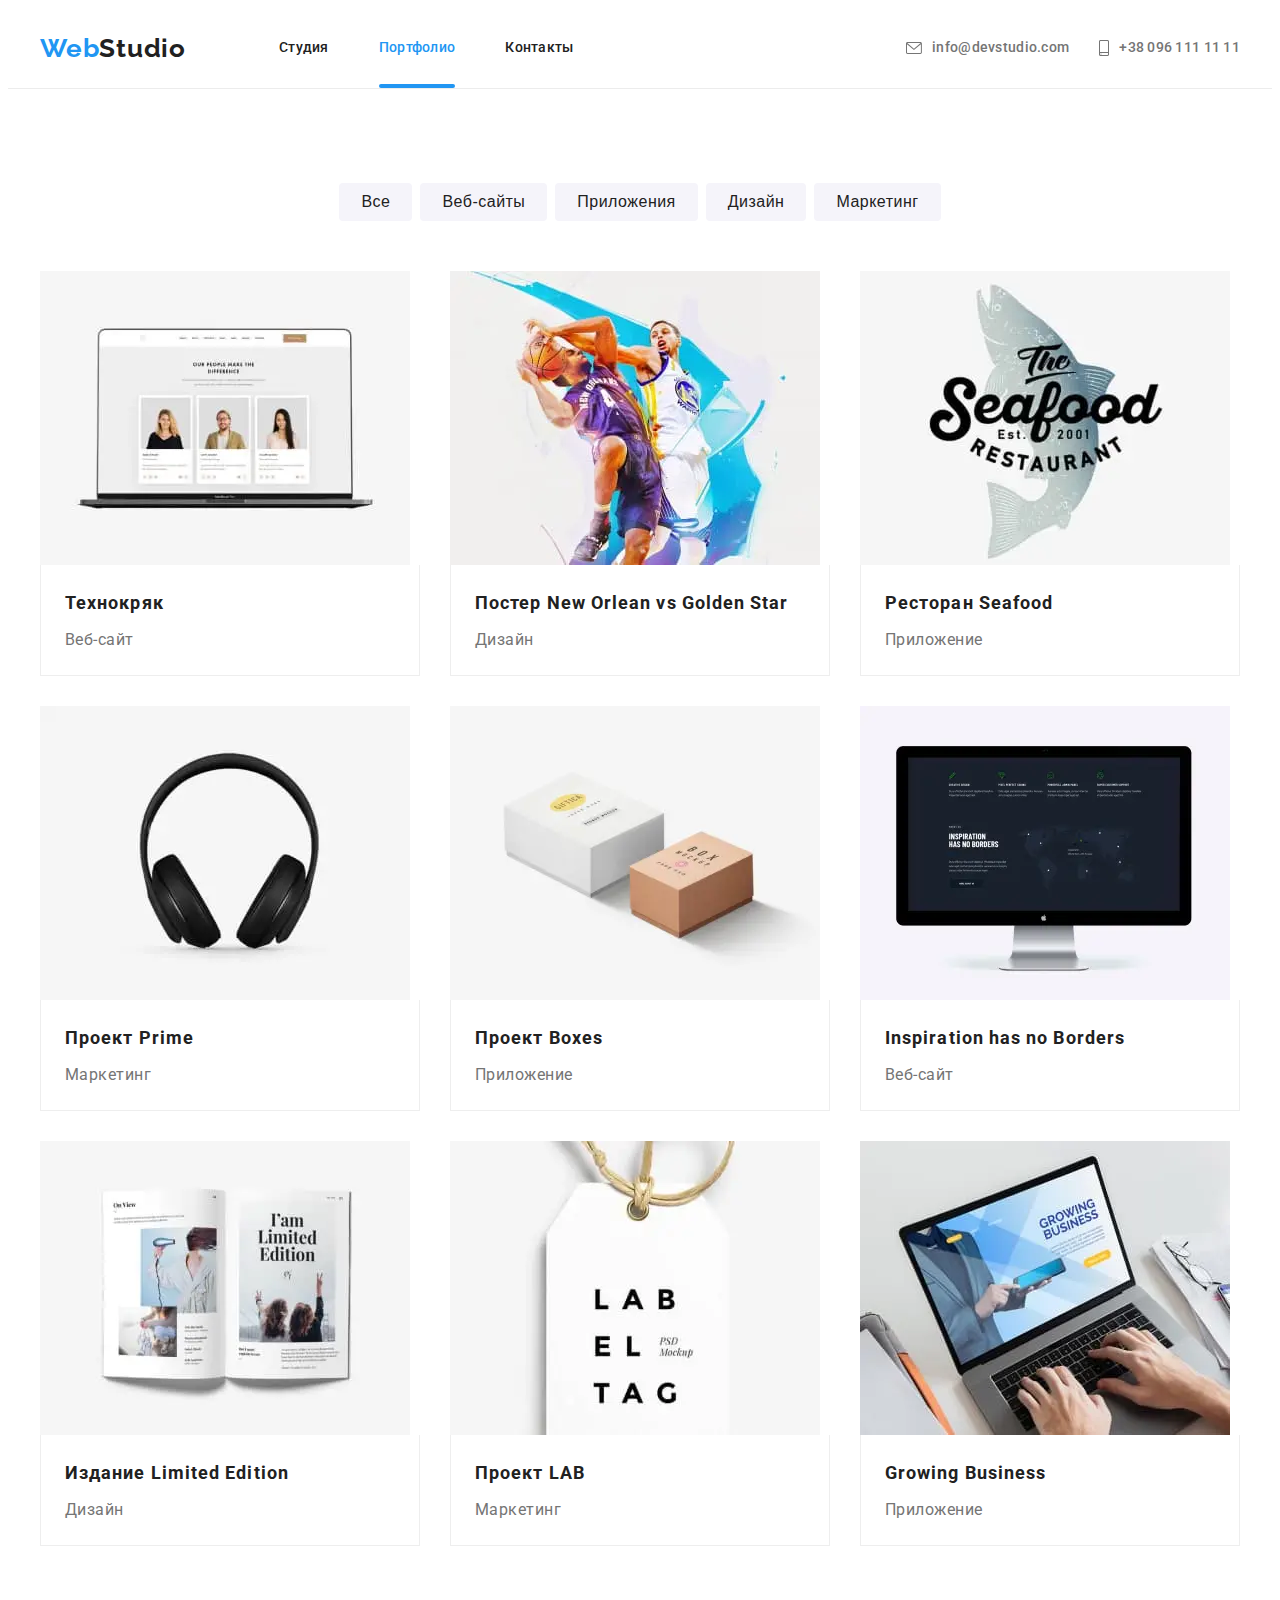
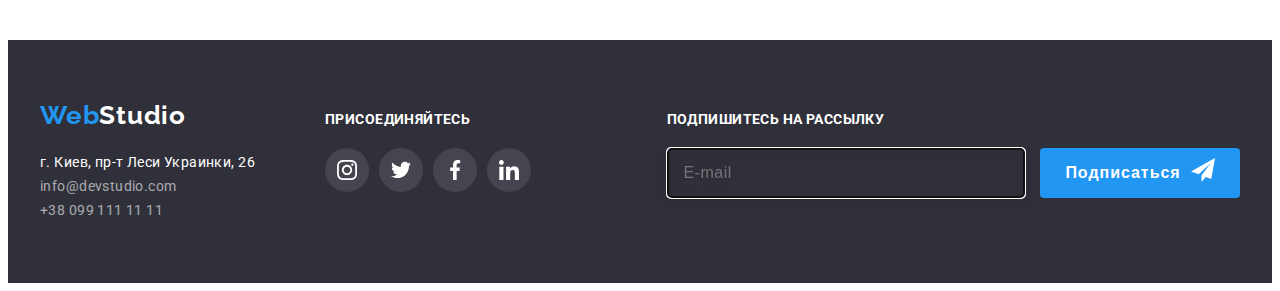
==== commit bc7c01f9: "адаптовано portfolio для desktop" ====
--- a/portfolio.html
+++ b/portfolio.html
@@ -170,10 +170,19 @@
                   <picture>
                     <source
                       media="(min-width: 1200px)"
-                      srcset=""
-                      type="image/webp"
-                    />
-                    <source media="(min-width: 1200px)" srcset="" />
+                      srcset="
+                        ./images/desktop/portfolio-desktop-img.webp    1x,
+                        ./images/desktop/portfolio-desktop-img@2x.webp 2x
+                      "
+                      type="image/webp"
+                    />
+                    <source
+                      media="(min-width: 1200px)"
+                      srcset="
+                        ./images/desktop/portfolio-desktop-img.jpg    1x,
+                        ./images/desktop/portfolio-desktop-img@2x.jpg 2x
+                      "
+                    />
 
                     <source
                       media="(min-width: 768px)"
@@ -209,8 +218,6 @@
                     <img
                       src="./images/mobile/portfolio-img.jpg"
                       alt="открытый ноутбук"
-                      width="450"
-                      height="294"
                     />
                   </picture>
                   <p class="projects__overlay">
@@ -232,10 +239,19 @@
                   <picture>
                     <source
                       media="(min-width: 1200px)"
-                      srcset=""
-                      type="image/webp"
-                    />
-                    <source media="(min-width: 1200px)" srcset="" />
+                      srcset="
+                        ./images/desktop/portfolio2-desktop-img.webp    1x,
+                        ./images/desktop/portfolio2-desktop-img@2x.webp 2x
+                      "
+                      type="image/webp"
+                    />
+                    <source
+                      media="(min-width: 1200px)"
+                      srcset="
+                        ./images/desktop/portfolio2-desktop-img.jpg    1x,
+                        ./images/desktop/portfolio2-desktop-img@2x.jpg 2x
+                      "
+                    />
 
                     <source
                       media="(min-width: 768px)"
@@ -271,8 +287,6 @@
                     <img
                       src="./images/mobile/portfolio2-img.jpg"
                       alt="два баскетболиста с мячом"
-                      width="450"
-                      height="294"
                     />
                   </picture>
                   <p class="projects__overlay">
@@ -297,10 +311,19 @@
                   <picture>
                     <source
                       media="(min-width: 1200px)"
-                      srcset=""
-                      type="image/webp"
-                    />
-                    <source media="(min-width: 1200px)" srcset="" />
+                      srcset="
+                        ./images/desktop/portfolio3-desktop-img.webp    1x,
+                        ./images/desktop/portfolio3-desktop-img@2x.webp 2x
+                      "
+                      type="image/webp"
+                    />
+                    <source
+                      media="(min-width: 1200px)"
+                      srcset="
+                        ./images/desktop/portfolio3-desktop-img.jpg    1x,
+                        ./images/desktop/portfolio3-desktop-img@2x.jpg 2x
+                      "
+                    />
 
                     <source
                       media="(min-width: 768px)"
@@ -336,8 +359,6 @@
                     <img
                       src="./images/mobile/portfolio3-img.jpg"
                       alt="логотип ресторана"
-                      width="450"
-                      height="294"
                     />
                   </picture>
                   <p class="projects__overlay">
@@ -360,10 +381,19 @@
                   <picture>
                     <source
                       media="(min-width: 1200px)"
-                      srcset=""
-                      type="image/webp"
-                    />
-                    <source media="(min-width: 1200px)" srcset="" />
+                      srcset="
+                        ./images/desktop/portfolio4-desktop-img.webp    1x,
+                        ./images/desktop/portfolio4-desktop-img@2x.webp 2x
+                      "
+                      type="image/webp"
+                    />
+                    <source
+                      media="(min-width: 1200px)"
+                      srcset="
+                        ./images/desktop/portfolio4-desktop-img.jpg    1x,
+                        ./images/desktop/portfolio4-desktop-img@2x.jpg 2x
+                      "
+                    />
 
                     <source
                       media="(min-width: 768px)"
@@ -399,8 +429,6 @@
                     <img
                       src="./images/mobile/portfolio4-img.jpg"
                       alt="наушники"
-                      width="450"
-                      height="294"
                     />
                   </picture>
                   <p class="projects__overlay">
@@ -425,10 +453,19 @@
                   <picture>
                     <source
                       media="(min-width: 1200px)"
-                      srcset=""
-                      type="image/webp"
-                    />
-                    <source media="(min-width: 1200px)" srcset="" />
+                      srcset="
+                        ./images/desktop/portfolio5-desktop-img.webp    1x,
+                        ./images/desktop/portfolio5-desktop-img@2x.webp 2x
+                      "
+                      type="image/webp"
+                    />
+                    <source
+                      media="(min-width: 1200px)"
+                      srcset="
+                        ./images/desktop/portfolio5-desktop-img.jpg    1x,
+                        ./images/desktop/portfolio5-desktop-img@2x.jpg 2x
+                      "
+                    />
 
                     <source
                       media="(min-width: 768px)"
@@ -464,8 +501,6 @@
                     <img
                       src="./images/mobile/portfolio5-img.jpg"
                       alt="две коробочки"
-                      width="450"
-                      height="294"
                     />
                   </picture>
                   <p class="projects__overlay">
@@ -490,10 +525,19 @@
                   <picture>
                     <source
                       media="(min-width: 1200px)"
-                      srcset=""
-                      type="image/webp"
-                    />
-                    <source media="(min-width: 1200px)" srcset="" />
+                      srcset="
+                        ./images/desktop/portfolio6-desktop-img.webp    1x,
+                        ./images/desktop/portfolio6-desktop-img@2x.webp 2x
+                      "
+                      type="image/webp"
+                    />
+                    <source
+                      media="(min-width: 1200px)"
+                      srcset="
+                        ./images/desktop/portfolio6-desktop-img.jpg    1x,
+                        ./images/desktop/portfolio6-desktop-img@2x.jpg 2x
+                      "
+                    />
 
                     <source
                       media="(min-width: 768px)"
@@ -529,8 +573,6 @@
                     <img
                       src="./images/mobile/portfolio6-img.jpg"
                       alt="монитор"
-                      width="450"
-                      height="294"
                     />
                   </picture>
                   <p class="projects__overlay">
@@ -555,10 +597,19 @@
                   <picture>
                     <source
                       media="(min-width: 1200px)"
-                      srcset=""
-                      type="image/webp"
-                    />
-                    <source media="(min-width: 1200px)" srcset="" />
+                      srcset="
+                        ./images/desktop/portfolio7-desktop-img.webp    1x,
+                        ./images/desktop/portfolio7-desktop-img@2x.webp 2x
+                      "
+                      type="image/webp"
+                    />
+                    <source
+                      media="(min-width: 1200px)"
+                      srcset="
+                        ./images/desktop/portfolio7-desktop-img.jpg    1x,
+                        ./images/desktop/portfolio7-desktop-img@2x.jpg 2x
+                      "
+                    />
 
                     <source
                       media="(min-width: 768px)"
@@ -594,8 +645,6 @@
                     <img
                       src="./images/mobile/portfolio7-img.jpg"
                       alt="открытая книга"
-                      width="450"
-                      height="294"
                     />
                   </picture>
                   <p class="projects__overlay">
@@ -620,10 +669,19 @@
                   <picture>
                     <source
                       media="(min-width: 1200px)"
-                      srcset=""
-                      type="image/webp"
-                    />
-                    <source media="(min-width: 1200px)" srcset="" />
+                      srcset="
+                        ./images/desktop/portfolio8-desktop-img.webp    1x,
+                        ./images/desktop/portfolio8-desktop-img@2x.webp 2x
+                      "
+                      type="image/webp"
+                    />
+                    <source
+                      media="(min-width: 1200px)"
+                      srcset="
+                        ./images/desktop/portfolio8-desktop-img.jpg    1x,
+                        ./images/desktop/portfolio8-desktop-img@2x.jpg 2x
+                      "
+                    />
 
                     <source
                       media="(min-width: 768px)"
@@ -659,8 +717,6 @@
                     <img
                       src="./images/mobile/portfolio8-img.jpg"
                       alt="этикетка"
-                      width="450"
-                      height="294"
                     />
                   </picture>
                   <p class="projects__overlay">
@@ -685,10 +741,19 @@
                   <picture>
                     <source
                       media="(min-width: 1200px)"
-                      srcset=""
-                      type="image/webp"
-                    />
-                    <source media="(min-width: 1200px)" srcset="" />
+                      srcset="
+                        ./images/desktop/portfolio9-desktop-img.webp    1x,
+                        ./images/desktop/portfolio9-desktop-img@2x.webp 2x
+                      "
+                      type="image/webp"
+                    />
+                    <source
+                      media="(min-width: 1200px)"
+                      srcset="
+                        ./images/desktop/portfolio9-desktop-img.jpg    1x,
+                        ./images/desktop/portfolio9-desktop-img@2x.jpg 2x
+                      "
+                    />
 
                     <source
                       media="(min-width: 768px)"
@@ -724,8 +789,6 @@
                     <img
                       src="./images/mobile/portfolio9-img.jpg"
                       alt="открытый ноутбук"
-                      width="450"
-                      height="294"
                     />
                   </picture>
                   <p class="projects__overlay">
--- a/css/main.min.css
+++ b/css/main.min.css
@@ -1,2 +1,2 @@
-:root{--primary-text-color: #757575;--title-text-color: #212121;--akcent-text-color: #2196f3;--main-text-color: #ffffff;--border-color: #eeeeee;--fone-background-color: #ffffff;--main-background-color: #2f303a;--second-background-color: #f5f4fa;--button-color: #2196f3;--social-color: #afb1b8;--social-akcent-color: #2196f3;--social-hover-color: #ffffff;--primary-font-family: "Roboto", sans-serif;--font-logo: "Raleway", sans-serif}.visually-hidden{position:absolute;width:1px;height:1px;margin:-1px;padding:0;overflow:hidden;border:0;clip:rect(0 0 0 0)}body{font-family:var(--primary-font-family);font-size:14px;line-height:0.03em;letter-spacing:0.03em;color:var(--primary-text-color);background-color:var(--fone-background-color)}h1,h2,h3,p{margin-top:0;margin-bottom:0}ul{margin-top:0;margin-bottom:0;padding-left:0}img{display:block;max-width:100%;height:auto}.list{list-style:none}.link{text-decoration:none;transition:color 250ms cubic-bezier(0.4, 0, 0.2, 1)}.section{padding-top:94px;padding-bottom:94px}.container{padding-left:15px;padding-right:15px}@media screen and (min-width: 480px){.container{width:480px;margin-left:auto;margin-right:auto}}@media screen and (min-width: 768px){.container{width:768px}}@media screen and (min-width: 1200px){.container{width:1200px}}.title{color:var(--title-text-color)}.social-list{display:flex;justify-content:center;align-items:center}.team__social-item:not(:last-child){margin-right:10px}.social-item__links{display:flex;justify-content:center;align-items:center;width:44px;height:44px;border-radius:50%;fill:var(--social-color)}.social-item__icon{display:flex;justify-content:center}@media screen and (min-width: 1200px){.social-item__links{transition:background-color 250ms cubic-bezier(0.4, 0, 0.2, 1)}.social-item__links:hover,.social-item__links:focus{fill:var(--social-hover-color);background-color:var(--social-akcent-color)}.social-item__icon{transition:fill 250ms cubic-bezier(0.4, 0, 0.2, 1)}}.header__logo-link{font-family:var(--font-logo);font-style:normal;font-weight:700;font-size:24px;line-height:1.17;letter-spacing:0.03em;color:var(--title-text-color)}.header__logo-link_part-one{color:var(--akcent-text-color)}@media screen and (min-width: 1200px){.header__logo-link{font-size:26px;line-height:1.19}}.footer__logo-link{display:block;font-family:var(--font-logo);font-style:normal;font-weight:700;line-height:1.19;letter-spacing:0.03em;color:var(--main-text-color)}.footer__logo-link_part-one{color:var(--akcent-text-color)}@media screen and (max-width: 1199px){.footer__logo-link{font-size:24px}}@media screen and (min-width: 1200px){.footer__logo-link{font-size:26px;line-height:1.19}}@media screen and (max-width: 767px){.mobile-menu{opacity:0;visibility:hidden;pointer-events:none;position:absolute;top:0;left:0;width:100%;height:100vh;overflow:auto;background-color:var(--fone-background-color)}.mobile-menu__container{position:relative;padding-top:48px;padding-left:40px;padding-bottom:48px;display:flex;flex-direction:column;justify-content:space-between;height:100vh}.mobile-menu.is-open{opacity:1;visibility:visible;pointer-events:auto}.mobile-menu__close-btn{position:absolute;top:10px;right:15px;padding:0;border:none;line-height:0;background-color:transparent}.mobile-menu__close-btn:hover,.mobile-menu__close-btn:focus{fill:var(--button-color);outline:none;transition:fill 250ms cubic-bezier(0.4, 0, 0.2, 1)}.mobile-menu__item:not(:last-child){margin-bottom:32px}.mobile-menu__item .current{color:var(--akcent-text-color)}.mobile-menu__link{font-style:normal;font-weight:500;font-size:40px;line-height:1.18;letter-spacing:0.02em;color:var(--title-text-color)}.mobile-menu__tel{margin-bottom:32px}.mobile-menu__tel-link{font-style:normal;font-weight:500;font-size:34px;line-height:1.18;letter-spacing:0.02em;color:var(--akcent-text-color)}.mobile-menu__mail-link{font-style:normal;font-weight:500;font-size:24px;line-height:1.17;letter-spacing:0.02em;color:var(--primary-text-color)}.mobile-menu__social{display:flex;flex-wrap:wrap}.mobile-menu__social-item:not(:last-child){border-right:1px solid rgba(33,33,33,0.2);margin-right:10px}.mobile-menu__social-link{font-style:normal;font-weight:500;font-size:18px;line-height:1.22;letter-spacing:0.02em;color:var(--akcent-text-color);margin-right:10px}}@media screen and (min-width: 768px){.mobile-menu{display:none}}.backdrop{position:fixed;top:0;left:0;width:100vw;height:100vh;background-color:rgba(0,0,0,0.2);transition:opacity 500ms, visibility 500ms}.backdrop.is-hidden{opacity:0;visibility:hidden;pointer-events:none}.modal{position:absolute;top:50%;left:50%;transform:translate(-50%, -50%);background-color:#ffffff;color:var(--title-text-color);padding:40px;font-weight:700;font-size:20px;line-height:1.15}.modal_close-btn{position:absolute;top:8px;right:8px;width:30px;height:30px;display:flex;justify-content:center;align-items:center;border-radius:50%;border:1px solid rgba(0,0,0,0.1);background-color:transparent;padding:0;cursor:pointer;transition:fill 250ms cubic-bezier(0.4, 0, 0.2, 1)}.modal_close-btn:hover,.modal_close-btn:focus{fill:var(--button-color);outline:none}.modal__title{text-align:center}.form__input-wrapper{margin-top:12px;margin-bottom:20px}.form__field{display:block;align-items:center}.form__user{position:relative}.form_input{width:100%;height:40px;border:1px solid rgba(33,33,33,0.2);border-radius:4px;padding-left:42px;outline:none;font-weight:400;font-size:14px;transition:border 250ms cubic-bezier(0.4, 0, 0.2, 1)}.form_input:hover,.form_input:focus{border:1px solid var(--akcent-text-color)}.form__input-icon{position:absolute;top:50%;left:12px;transform:translateY(-50%);transition:fill 250ms cubic-bezier(0.4, 0, 0.2, 1)}.form_input:focus+.form__input-icon,.form_input:hover+.form__input-icon{fill:var(--akcent-text-color)}.form__text{font-weight:400;font-size:12px;line-height:1.17;letter-spacing:0.01em;color:var(--primary-text-color)}.form__comment{width:100%;height:120px;border:1px solid rgba(33,33,33,0.2);border-radius:4px;resize:none;padding-top:12px;padding-left:16px;font-weight:400;font-size:14px;letter-spacing:0.01em;color:var(--title-text-color);outline:none;transition:border 250ms cubic-bezier(0.4, 0, 0.2, 1)}.form__comment:hover,.form__comment:focus{border:1px solid var(--akcent-text-color)}.form__comment::placeholder{color:rgba(117,117,117,0.5)}.form__checkbox-wrapper{display:flex;justify-content:center}.form__checkbox-label{display:flex;align-items:center;font-weight:400;letter-spacing:0.03em;color:var(--primary-text-color)}.form__checkbox-label::before{display:inline-block;width:16px;height:15px;border:1px solid #212121;border-radius:2px;content:"";cursor:pointer;margin-right:10px;transition:outline 250ms cubic-bezier(0.4, 0, 0.2, 1)}.form__checkbox:checked+.form__checkbox-label::before{background-color:var(--button-color);border:none;background-image:url(../images/iconcheck.svg)}.form__checkbox:focus+.form__checkbox-label::before{outline:1px solid var(--button-color);border:none}.form__accept-policy-link{color:var(--akcent-text-color)}.form__send-btn{display:block;margin:30px auto 0;width:200px;height:50px;border-radius:4px;border:none;font-weight:700;font-size:16px;line-height:1.88;letter-spacing:0.06em;color:var(--main-text-color);background-color:var(--button-color);cursor:pointer;transition:background-color 250ms cubic-bezier(0.4, 0, 0.2, 1),box-shadow 250ms cubic-bezier(0.4, 0, 0.2, 1)}.form__send-btn:hover,.form__send-btn:focus{background-color:#188ce8;box-shadow:0px 4px 4px rgba(0,0,0,0.15)}@media screen and (max-width: 1199px){.modal{width:450px;height:609px}.form__checkbox-label{font-size:12px;line-height:1.17}}@media screen and (max-width: 767px){.form__field:focus-within .form__text{color:var(--akcent-text-color)}}@media screen and (min-width: 1200px){.modal{width:528px;height:580px}.form__checkbox-label{font-size:14px;line-height:1.71}}.header{border-bottom:1px solid #ececec}.header__container{display:flex;justify-content:space-between;align-items:center}@media screen and (max-width: 1199px){.header__contacts-item:not(:last-child){margin-bottom:10px}.header{padding-top:21px;padding-bottom:21px}}@media screen and (max-width: 767px){.header{padding-top:10px;padding-bottom:10px}.header__nav-list{display:none}.header__contacts-list{display:none}.header__menu-burger-btn{padding:0;margin:0;border:none;line-height:0;background-color:var(--fone-background-color)}.header__menu-burger-btn:hover,.header__menu-burger-btn:focus{fill:var(--button-color);outline:none;transition:fill 250ms cubic-bezier(0.4, 0, 0.2, 1)}}@media screen and (min-width: 768px){.header__navigation{display:flex;align-items:center}.header__nav-list{display:flex;margin-left:88px}.header__nav-item{position:relative}.header__nav-item:not(:last-child){margin-right:50px}.header__nav-item .current{color:var(--akcent-text-color)}.header__nav-item .current::after{content:"";position:absolute;width:100%;height:4px;border-radius:2px;background-color:var(--social-akcent-color);bottom:-1px;left:0}.header__nav-link{position:relative;padding-top:32px;padding-bottom:32px;font-style:normal;font-weight:500;font-size:14px;line-height:1.14;letter-spacing:0.02em;color:var(--title-text-color)}.header__menu-burger-btn{display:none}.header__contacts-link{display:flex;align-items:center;font-weight:500;font-size:12px;line-height:1.17;letter-spacing:0.02em;color:var(--primary-text-color)}.header__contacts-icon{fill:currentColor;margin-right:10px}}@media screen and (min-width: 1200px){.header__nav-link{position:relative}.header__nav-link:hover,.header__nav-link:focus{color:var(--akcent-text-color)}.header__nav-list{margin-left:93px}.header__contacts-list{display:flex;align-items:center;margin-left:auto}.header__contacts-item:not(:last-child){margin-right:30px}.header__contacts-link{padding-top:32px;padding-bottom:32px;font-size:14px;line-height:1.14}.header__contacts-link:hover,.header__contacts-link:focus{color:var(--akcent-text-color)}}.hero{margin:0 auto;background-image:linear-gradient(rgba(47,48,58,0.4), rgba(47,48,58,0.4));background-size:cover;background-repeat:no-repeat;background-color:var(--main-background-color);text-align:center}.hero__title{font-weight:900;letter-spacing:0.06em;text-transform:uppercase;color:var(--main-text-color)}.hero__button{margin-right:auto;margin-left:auto;margin-top:30px;padding:10px 32px;min-width:200px;border-radius:4px;border:none;font-family:inherit;font-weight:700;font-size:16px;line-height:1.88;display:flex;align-items:center;text-align:center;letter-spacing:0.06em;cursor:pointer;color:var(--main-text-color);background-color:var(--button-color);transition:background-color 250ms cubic-bezier(0.4, 0, 0.2, 1),box-shadow 250ms cubic-bezier(0.4, 0, 0.2, 1)}.hero__button:hover,.hero__button:focus{background-color:#188ce8;box-shadow:0px 4px 4px rgba(0,0,0,0.15)}@media screen and (max-width: 1199px){.hero{max-height:400px;padding-top:118px;padding-bottom:118px}.hero__title{font-size:26px;line-height:1.62}}@media screen and (max-width: 767px){.hero{max-width:767px;background-image:url("../images/mobile/hero-img.jpg")}}@media screen and (max-width: 767px) and (min-device-pixel-ratio: 2), screen and (max-width: 767px) and (min-resolution: 192dpi), screen and (max-width: 767px) and (min-resolution: 2dppx){.hero{background-image:url("../images/mobile/hero-img@2x.jpg")}}@media screen and (min-width: 768px){.hero{max-width:1199px;background-image:url("../images/tablet/hero-tablet-img.jpg")}}@media screen and (min-width: 768px) and (min-device-pixel-ratio: 2), screen and (min-width: 768px) and (min-resolution: 192dpi), screen and (min-width: 768px) and (min-resolution: 2dppx){.hero{background-image:url("../images/tablet/hero-tablet-img@2x.jpg")}}@media screen and (min-width: 1200px){.hero{max-width:1600px;max-height:600px;padding-top:200px;padding-bottom:200px;background-image:url("../images/desktop/hero-desktop-Img.jpg")}}@media screen and (min-width: 1200px) and (min-device-pixel-ratio: 2), screen and (min-width: 1200px) and (min-resolution: 192dpi), screen and (min-width: 1200px) and (min-resolution: 2dppx){.hero{background-image:url("../images/desktop/hero-desktop-Img@2x.png")}}@media screen and (min-width: 1200px){.hero__title{font-size:44px;line-height:1.36}}.specifics__container{display:flex;justify-content:center;align-items:center;height:120px;margin-bottom:30px;background-color:var(--second-background-color)}.specifics__title{margin-bottom:10px;font-weight:700;line-height:1.14;text-transform:uppercase}.specifics__text{line-height:1.71}@media screen and (max-width: 1199px){.specifics__section{padding-top:60px;padding-bottom:60px}.specifics__list{flex-wrap:wrap}}@media screen and (max-width: 767px){.specifics__item{width:100%;margin:0}.specifics__title{text-align:center}.specifics__text{margin-bottom:30px}}@media screen and (min-width: 768px){.specifics__list{display:flex;margin:-15px}.specifics__item{width:calc((100% - 4 * 15px) / 2);margin:15px}}@media screen and (min-width: 1200px){.specifics__item{width:270px;margin-top:0;margin-bottom:0}}@media screen and (max-width: 1199px){.work{display:none}}@media screen and (min-width: 1200px){.work{padding-top:0}.work__title{margin-bottom:50px;font-weight:700;font-size:36px;line-height:1.17;text-align:center}.work__list{display:flex}.work__item:not(:last-child){margin-right:30px}.work__item-img{position:relative}.work__text{position:absolute;bottom:0;left:0;width:100%;height:70px;font-weight:700;line-height:1.14;text-align:center;text-transform:uppercase;color:var(--main-text-color);background-color:rgba(47,48,58,0.8);padding-top:27px;padding-bottom:27px}}.team{background-color:var(--second-background-color)}.team__title{font-weight:700;text-align:center}.team__description{padding-top:30px;box-shadow:0px 1px 3px rgba(0,0,0,0.12),0px 1px 1px rgba(0,0,0,0.14),0px 2px 1px rgba(0,0,0,0.2);border-radius:0px 0px 4px 4px;background-color:var(--fone-background-color)}.team__list-title{margin-bottom:10px;font-weight:500;font-size:16px;line-height:1.19;text-align:center}.team__list-text{font-size:16px;line-height:1.19;text-align:center;margin-bottom:16px}@media screen and (max-width: 1199px){.team{padding-top:60px;padding-bottom:60px}.team__title{margin-bottom:30px;font-size:28px;line-height:1.18}.team__description{padding-bottom:24px}}@media screen and (max-width: 767px){.team__item:not(:last-child){margin-bottom:30px}.team__img{width:100%}.team__description{width:100%}}@media screen and (min-width: 768px){.team__list{display:flex;flex-wrap:wrap;margin:-15px}.team__item{width:354px;flex-basis:calc((100% - 4 * 15px) / 2);margin:15px}.team__img{width:354px}.team__description{width:354px}}@media screen and (min-width: 1200px){.team__title{margin-bottom:50px;font-size:36px;line-height:1.17}.team__list{display:flex;margin-top:0;margin-bottom:0}.team__item{flex-basis:calc((100% - 8 * 15px) / 4);margin-left:15px;margin-top:0;margin-bottom:0}.team__img{width:270px}.team__description{width:270px;padding-bottom:30px}}.clients__title{font-weight:700;text-align:center}.clients__list{display:flex}.clients__link{display:flex;height:92px;padding-top:16px;padding-bottom:16px;border:1px solid var(--social-color);box-sizing:border-box;border-radius:4px;fill:var(--social-color);transition:fill 250ms cubic-bezier(0.4, 0, 0.2, 1),border 250ms cubic-bezier(0.4, 0, 0.2, 1)}.clients__link:hover,.clients__link:focus{fill:var(--social-akcent-color);border:1px solid var(--social-akcent-color)}@media screen and (min-width: 1200px){.clients__title{font-size:36px;line-height:1.17;margin-bottom:50px}.clients{padding-top:50px;padding-bottom:94px}.clients__list{justify-content:space-between;margin-left:-15px}.clients__item{width:calc((100% - 12 * 15px) / 6);margin-left:15px}.clients__link{padding-right:32px;padding-left:32px}}@media screen and (max-width: 1199px){.clients{padding-top:60px;padding-bottom:60px}.clients__title{margin-bottom:30px;font-weight:700;font-size:28px;line-height:1.18}.clients__list{flex-wrap:wrap;margin:-15px}.clients__item{width:calc((100% - 6 * 15px) / 3);margin:15px}.clients__link{width:100%;padding-right:75px;padding-left:75px}}@media screen and (max-width: 767px){.clients__item{width:calc((100% - 4 * 15px) / 2);margin:15px}.clients__link{padding-right:52px;padding-left:52px}}.footer{background-color:var(--main-background-color);padding-top:60px;padding-bottom:60px}.footer__logo-link{margin-bottom:20px}.footer-address__link{font-style:normal;font-weight:400;font-size:14px;line-height:1.71;letter-spacing:0.03em;color:var(--main-text-color)}.footer-address__link-item{font-style:normal;font-weight:400;font-size:14px;line-height:1.71;letter-spacing:0.03em;color:rgba(255,255,255,0.6)}.footer-text{margin-bottom:20px;font-weight:700;line-height:1.14;text-transform:uppercase;color:var(--main-text-color)}.footer-social__list{display:flex;justify-content:space-between}.footer-social__item{display:flex;justify-content:space-between;align-items:center}.footer-social__item:not(:last-child){margin-right:10px}.footer-social__link{display:flex;justify-content:center;align-items:center;width:44px;height:44px;border-radius:50%;fill:var(--main-text-color);background-color:rgba(255,255,255,0.1)}.footer-social__icon{display:flex;justify-content:center}.footer-form__email-subscribe{height:50px;border:1px solid rgba(255,255,255,0.3);box-sizing:border-box;border-radius:4px;background:none;filter:drop-shadow(0px 4px 4px rgba(0,0,0,0.15));padding-left:16px;font-weight:400;font-size:16px;line-height:1.25;letter-spacing:0.03em;color:var(--main-text-color)}.footer-form__btn{min-width:200px;height:50px;border-radius:4px;border:none;font-weight:700;font-size:16px;line-height:1.88;letter-spacing:0.06em;color:var(--main-text-color);background-color:var(--button-color)}.form__text-icon-btn{display:flex;justify-content:center}.form__icon-send{margin-left:10px}@media screen and (min-width: 768px){.footer-container{display:flex;align-items:baseline;flex-wrap:wrap}.footer-form__email-subscribe{width:450px;margin-right:auto;margin-left:auto}.form{margin-right:auto;margin-left:auto}}@media screen and (min-width: 1200px){.footer__logo-link{font-size:26px}.footer-address{margin-right:70px}.footer-address__link:hover,.footer-address__link:focus{color:var(--akcent-text-color)}.footer-address__link-item:hover,.footer-address__link-item:focus{color:var(--akcent-text-color)}.footer-social__link{transition:background-color 250ms cubic-bezier(0.4, 0, 0.2, 1)}.footer-social__link:hover,.footer-social__link:focus{background-color:var(--social-akcent-color)}.form{margin-right:0}.footer-form__email-subscribe{width:358px;margin-right:12px}.footer-form__btn{cursor:pointer;transition:background-color 250ms cubic-bezier(0.4, 0, 0.2, 1),box-shadow 250ms cubic-bezier(0.4, 0, 0.2, 1)}.footer-form__btn:hover,.footer-form__btn:focus{background-color:#188ce8;box-shadow:0px 4px 4px rgba(0,0,0,0.15)}}@media screen and (max-width: 1199px){.footer-address{margin-left:60px;margin-bottom:60px;text-align:center}.footer-address__item:not(:last-child){margin-bottom:8px}.footer-social{width:206px;height:80px;display:flex;flex-direction:column;margin-bottom:60px;margin-left:auto;margin-right:65px}.footer-text{text-align:center}.form{display:block}.footer-form__btn{display:block;margin-top:20px;margin-right:auto;margin-left:auto}}@media screen and (max-width: 767px){.footer-address{margin-left:auto}.footer-social{margin-right:auto}.footer-form__email-subscribe{width:100%}}.filter__list{display:flex}.filter__item:not(:last-child){margin-right:8px}.filter__button{padding-top:6px;padding-bottom:6px;padding-left:22px;padding-right:22px;border-radius:4px;border:transparent;font-weight:500;font-size:16px;line-height:1.62;text-align:center;letter-spacing:0.03em;cursor:pointer;color:var(--title-text-color);background-color:var(--second-background-color);transition:color 250ms cubic-bezier(0.4, 0, 0.2, 1),background-color 250ms cubic-bezier(0.4, 0, 0.2, 1),box-shadow 250ms cubic-bezier(0.4, 0, 0.2, 1)}.filter__button:hover,.filter__button:focus{color:var(--main-text-color);background-color:var(--button-color);box-shadow:0px 3px 1px rgba(0,0,0,0.1),0px 1px 2px rgba(0,0,0,0.08),0px 2px 2px rgba(0,0,0,0.12)}.projects__link{display:block;transition:box-shadow 250ms cubic-bezier(0.4, 0, 0.2, 1)}.projects__link:hover,.projects__link:focus{box-shadow:0px 1px 1px rgba(0,0,0,0.12),0px 4px 4px rgba(0,0,0,0.06),1px 4px 6px rgba(0,0,0,0.16)}.projects__description{padding:20px 24px;border:1px solid var(--border-color);border-top:none}.projects__item-title{margin-bottom:4px;font-style:normal;font-weight:700;font-size:18px;line-height:2;color:var(--title-text-color)}.projects__item-text{font-style:normal;font-weight:400;font-size:16px;line-height:1.88;letter-spacing:0.03em;color:var(--primary-text-color)}.projects__link-img{position:relative;overflow:hidden}.projects__overlay{position:absolute;top:0;left:0;width:100%;height:100%;font-size:18px;line-height:1.56;color:var(--main-text-color);background-color:rgba(33,150,243,0.9);padding:63px 24px;overflow:auto;transform:translateY(101%);transition:transform 250ms cubic-bezier(0.4, 0, 0.2, 1)}.projects__link:hover .projects__overlay,.projects__link:focus .projects__overlay{transform:translate(0)}@media screen and (max-width: 1199px){.section{padding-top:60px;padding-bottom:60px}}@media screen and (max-width: 767px){.filter__list{flex-wrap:wrap}.filter__item{margin-bottom:15px}.projects__list{margin-top:25px}.projects__item:not(:last-child){margin-bottom:30px}.projects__item-title{letter-spacing:0.06em}}@media screen and (min-width: 768px){.filter__list{justify-content:center;margin-bottom:30px}.projects__list{display:flex;flex-wrap:wrap;margin:-15px}.projects__item{width:calc((100% - 4 * 15px) / 2);margin:15px}}@media screen and (min-width: 1200px){.filter__list{margin-bottom:50px}.projects__list{margin:-15px}.projects__item{width:calc((100% - 6 * 15px) / 3);margin:15px}.projects__item-title{letter-spacing:0.06em}}
+:root{--primary-text-color: #757575;--title-text-color: #212121;--akcent-text-color: #2196f3;--main-text-color: #ffffff;--border-color: #eeeeee;--fone-background-color: #ffffff;--main-background-color: #2f303a;--second-background-color: #f5f4fa;--button-color: #2196f3;--social-color: #afb1b8;--social-akcent-color: #2196f3;--social-hover-color: #ffffff;--primary-font-family: "Roboto", sans-serif;--font-logo: "Raleway", sans-serif}.visually-hidden{position:absolute;width:1px;height:1px;margin:-1px;padding:0;overflow:hidden;border:0;clip:rect(0 0 0 0)}body{font-family:var(--primary-font-family);font-size:14px;line-height:0.03em;letter-spacing:0.03em;color:var(--primary-text-color);background-color:var(--fone-background-color)}h1,h2,h3,p{margin-top:0;margin-bottom:0}ul{margin-top:0;margin-bottom:0;padding-left:0}img{display:block;max-width:100%;height:auto}.list{list-style:none}.link{text-decoration:none;transition:color 250ms cubic-bezier(0.4, 0, 0.2, 1)}.section{padding-top:94px;padding-bottom:94px}.container{padding-left:15px;padding-right:15px}@media screen and (min-width: 480px){.container{width:480px;margin-left:auto;margin-right:auto}}@media screen and (min-width: 768px){.container{width:768px}}@media screen and (min-width: 1200px){.container{width:1200px}}.title{color:var(--title-text-color)}.social-list{display:flex;justify-content:center;align-items:center}.team__social-item:not(:last-child){margin-right:10px}.social-item__links{display:flex;justify-content:center;align-items:center;width:44px;height:44px;border-radius:50%;fill:var(--social-color)}.social-item__icon{display:flex;justify-content:center}@media screen and (min-width: 1200px){.social-item__links{transition:background-color 250ms cubic-bezier(0.4, 0, 0.2, 1)}.social-item__links:hover,.social-item__links:focus{fill:var(--social-hover-color);background-color:var(--social-akcent-color)}.social-item__icon{transition:fill 250ms cubic-bezier(0.4, 0, 0.2, 1)}}.header__logo-link{font-family:var(--font-logo);font-style:normal;font-weight:700;font-size:24px;line-height:1.17;letter-spacing:0.03em;color:var(--title-text-color)}.header__logo-link_part-one{color:var(--akcent-text-color)}@media screen and (min-width: 1200px){.header__logo-link{font-size:26px;line-height:1.19}}.footer__logo-link{display:block;font-family:var(--font-logo);font-style:normal;font-weight:700;line-height:1.19;letter-spacing:0.03em;color:var(--main-text-color)}.footer__logo-link_part-one{color:var(--akcent-text-color)}@media screen and (max-width: 1199px){.footer__logo-link{font-size:24px}}@media screen and (min-width: 1200px){.footer__logo-link{font-size:26px;line-height:1.19}}@media screen and (max-width: 767px){.mobile-menu{opacity:0;visibility:hidden;pointer-events:none;position:absolute;top:0;left:0;width:100%;height:100vh;overflow:auto;background-color:var(--fone-background-color)}.mobile-menu__container{position:relative;padding-top:48px;padding-left:40px;padding-bottom:48px;display:flex;flex-direction:column;justify-content:space-between;height:100vh}.mobile-menu.is-open{opacity:1;visibility:visible;pointer-events:auto}.mobile-menu__close-btn{position:absolute;top:10px;right:15px;padding:0;border:none;line-height:0;background-color:transparent}.mobile-menu__close-btn:hover,.mobile-menu__close-btn:focus{fill:var(--button-color);outline:none;transition:fill 250ms cubic-bezier(0.4, 0, 0.2, 1)}.mobile-menu__item:not(:last-child){margin-bottom:32px}.mobile-menu__item .current{color:var(--akcent-text-color)}.mobile-menu__link{font-style:normal;font-weight:500;font-size:40px;line-height:1.18;letter-spacing:0.02em;color:var(--title-text-color)}.mobile-menu__tel{margin-bottom:32px}.mobile-menu__tel-link{font-style:normal;font-weight:500;font-size:34px;line-height:1.18;letter-spacing:0.02em;color:var(--akcent-text-color)}.mobile-menu__mail-link{font-style:normal;font-weight:500;font-size:24px;line-height:1.17;letter-spacing:0.02em;color:var(--primary-text-color)}.mobile-menu__social{display:flex;flex-wrap:wrap}.mobile-menu__social-item:not(:last-child){border-right:1px solid rgba(33,33,33,0.2);margin-right:10px}.mobile-menu__social-link{font-style:normal;font-weight:500;font-size:18px;line-height:1.22;letter-spacing:0.02em;color:var(--akcent-text-color);margin-right:10px}}@media screen and (min-width: 768px){.mobile-menu{display:none}}.backdrop{position:fixed;top:0;left:0;width:100vw;height:100vh;background-color:rgba(0,0,0,0.2);transition:opacity 500ms, visibility 500ms}.backdrop.is-hidden{opacity:0;visibility:hidden;pointer-events:none}.modal{position:absolute;top:50%;left:50%;transform:translate(-50%, -50%);background-color:#ffffff;color:var(--title-text-color);padding:40px;font-weight:700;font-size:20px;line-height:1.15}.modal_close-btn{position:absolute;top:8px;right:8px;width:30px;height:30px;display:flex;justify-content:center;align-items:center;border-radius:50%;border:1px solid rgba(0,0,0,0.1);background-color:transparent;padding:0;cursor:pointer;transition:fill 250ms cubic-bezier(0.4, 0, 0.2, 1)}.modal_close-btn:hover,.modal_close-btn:focus{fill:var(--button-color);outline:none}.modal__title{text-align:center}.form__input-wrapper{margin-top:12px;margin-bottom:20px}.form__field{display:block;align-items:center}.form__user{position:relative}.form_input{width:100%;height:40px;border:1px solid rgba(33,33,33,0.2);border-radius:4px;padding-left:42px;outline:none;font-weight:400;font-size:14px;transition:border 250ms cubic-bezier(0.4, 0, 0.2, 1)}.form_input:hover,.form_input:focus{border:1px solid var(--akcent-text-color)}.form__input-icon{position:absolute;top:50%;left:12px;transform:translateY(-50%);transition:fill 250ms cubic-bezier(0.4, 0, 0.2, 1)}.form_input:focus+.form__input-icon,.form_input:hover+.form__input-icon{fill:var(--akcent-text-color)}.form__text{font-weight:400;font-size:12px;line-height:1.17;letter-spacing:0.01em;color:var(--primary-text-color)}.form__comment{width:100%;height:120px;border:1px solid rgba(33,33,33,0.2);border-radius:4px;resize:none;padding-top:12px;padding-left:16px;font-weight:400;font-size:14px;letter-spacing:0.01em;color:var(--title-text-color);outline:none;transition:border 250ms cubic-bezier(0.4, 0, 0.2, 1)}.form__comment:hover,.form__comment:focus{border:1px solid var(--akcent-text-color)}.form__comment::placeholder{color:rgba(117,117,117,0.5)}.form__checkbox-wrapper{display:flex;justify-content:center}.form__checkbox-label{display:flex;align-items:center;font-weight:400;letter-spacing:0.03em;color:var(--primary-text-color)}.form__checkbox-label::before{display:inline-block;width:16px;height:15px;border:1px solid #212121;border-radius:2px;content:"";cursor:pointer;margin-right:10px;transition:outline 250ms cubic-bezier(0.4, 0, 0.2, 1)}.form__checkbox:checked+.form__checkbox-label::before{background-color:var(--button-color);border:none;background-image:url(../images/iconcheck.svg)}.form__checkbox:focus+.form__checkbox-label::before{outline:1px solid var(--button-color);border:none}.form__accept-policy-link{color:var(--akcent-text-color)}.form__send-btn{display:block;margin:30px auto 0;width:200px;height:50px;border-radius:4px;border:none;font-weight:700;font-size:16px;line-height:1.88;letter-spacing:0.06em;color:var(--main-text-color);background-color:var(--button-color);cursor:pointer;transition:background-color 250ms cubic-bezier(0.4, 0, 0.2, 1),box-shadow 250ms cubic-bezier(0.4, 0, 0.2, 1)}.form__send-btn:hover,.form__send-btn:focus{background-color:#188ce8;box-shadow:0px 4px 4px rgba(0,0,0,0.15)}@media screen and (max-width: 1199px){.modal{width:450px;height:609px}.form__checkbox-label{font-size:12px;line-height:1.17}}@media screen and (max-width: 767px){.form__field:focus-within .form__text{color:var(--akcent-text-color)}}@media screen and (min-width: 1200px){.modal{width:528px;height:580px}.form__checkbox-label{font-size:14px;line-height:1.71}}.header{border-bottom:1px solid #ececec}.header__container{display:flex;justify-content:space-between;align-items:center}@media screen and (max-width: 1199px){.header__contacts-item:not(:last-child){margin-bottom:10px}.header{padding-top:21px;padding-bottom:21px}}@media screen and (max-width: 767px){.header{padding-top:10px;padding-bottom:10px}.header__nav-list{display:none}.header__contacts-list{display:none}.header__menu-burger-btn{padding:0;margin:0;border:none;line-height:0;background-color:var(--fone-background-color)}.header__menu-burger-btn:hover,.header__menu-burger-btn:focus{fill:var(--button-color);outline:none;transition:fill 250ms cubic-bezier(0.4, 0, 0.2, 1)}}@media screen and (min-width: 768px){.header__navigation{display:flex;align-items:center}.header__nav-list{display:flex;margin-left:88px}.header__nav-item{position:relative}.header__nav-item:not(:last-child){margin-right:50px}.header__nav-item .current{color:var(--akcent-text-color)}.header__nav-item .current::after{content:"";position:absolute;width:100%;height:4px;border-radius:2px;background-color:var(--social-akcent-color);bottom:-1px;left:0}.header__nav-link{position:relative;padding-top:32px;padding-bottom:32px;font-style:normal;font-weight:500;font-size:14px;line-height:1.14;letter-spacing:0.02em;color:var(--title-text-color)}.header__menu-burger-btn{display:none}.header__contacts-link{display:flex;align-items:center;font-weight:500;font-size:12px;line-height:1.17;letter-spacing:0.02em;color:var(--primary-text-color)}.header__contacts-icon{fill:currentColor;margin-right:10px}}@media screen and (min-width: 1200px){.header__nav-link{position:relative}.header__nav-link:hover,.header__nav-link:focus{color:var(--akcent-text-color)}.header__nav-list{margin-left:93px}.header__contacts-list{display:flex;align-items:center;margin-left:auto}.header__contacts-item:not(:last-child){margin-right:30px}.header__contacts-link{padding-top:32px;padding-bottom:32px;font-size:14px;line-height:1.14}.header__contacts-link:hover,.header__contacts-link:focus{color:var(--akcent-text-color)}}.hero{margin:0 auto;background-image:linear-gradient(rgba(47,48,58,0.4), rgba(47,48,58,0.4));background-size:cover;background-repeat:no-repeat;background-color:var(--main-background-color);text-align:center}.hero__title{font-weight:900;letter-spacing:0.06em;text-transform:uppercase;color:var(--main-text-color)}.hero__button{margin-right:auto;margin-left:auto;margin-top:30px;padding:10px 32px;min-width:200px;border-radius:4px;border:none;font-family:inherit;font-weight:700;font-size:16px;line-height:1.88;display:flex;align-items:center;text-align:center;letter-spacing:0.06em;cursor:pointer;color:var(--main-text-color);background-color:var(--button-color);transition:background-color 250ms cubic-bezier(0.4, 0, 0.2, 1),box-shadow 250ms cubic-bezier(0.4, 0, 0.2, 1)}.hero__button:hover,.hero__button:focus{background-color:#188ce8;box-shadow:0px 4px 4px rgba(0,0,0,0.15)}@media screen and (max-width: 1199px){.hero{max-height:400px;padding-top:118px;padding-bottom:118px}.hero__title{font-size:26px;line-height:1.62}}@media screen and (max-width: 767px){.hero{max-width:767px;background-image:url("../images/mobile/hero-img.jpg")}}@media screen and (max-width: 767px) and (min-device-pixel-ratio: 2), screen and (max-width: 767px) and (min-resolution: 192dpi), screen and (max-width: 767px) and (min-resolution: 2dppx){.hero{background-image:url("../images/mobile/hero-img@2x.jpg")}}@media screen and (min-width: 768px){.hero{max-width:1199px;background-image:url("../images/tablet/hero-tablet-img.jpg")}}@media screen and (min-width: 768px) and (min-device-pixel-ratio: 2), screen and (min-width: 768px) and (min-resolution: 192dpi), screen and (min-width: 768px) and (min-resolution: 2dppx){.hero{background-image:url("../images/tablet/hero-tablet-img@2x.jpg")}}@media screen and (min-width: 1200px){.hero{max-width:1600px;max-height:600px;padding-top:200px;padding-bottom:200px;background-image:url("../images/desktop/hero-desktop-Img.jpg")}}@media screen and (min-width: 1200px) and (min-device-pixel-ratio: 2), screen and (min-width: 1200px) and (min-resolution: 192dpi), screen and (min-width: 1200px) and (min-resolution: 2dppx){.hero{background-image:url("../images/desktop/hero-desktop-Img@2x.png")}}@media screen and (min-width: 1200px){.hero__title{font-size:44px;line-height:1.36}}.specifics__container{display:flex;justify-content:center;align-items:center;height:120px;margin-bottom:30px;background-color:var(--second-background-color)}.specifics__title{margin-bottom:10px;font-weight:700;line-height:1.14;text-transform:uppercase}.specifics__text{line-height:1.71}@media screen and (max-width: 1199px){.specifics__section{padding-top:60px;padding-bottom:60px}.specifics__list{flex-wrap:wrap}}@media screen and (max-width: 767px){.specifics__item{width:100%;margin:0}.specifics__title{text-align:center}.specifics__text{margin-bottom:30px}}@media screen and (min-width: 768px){.specifics__list{display:flex;margin:-15px}.specifics__item{width:calc((100% - 4 * 15px) / 2);margin:15px}}@media screen and (min-width: 1200px){.specifics__item{width:270px;margin-top:0;margin-bottom:0}}@media screen and (max-width: 1199px){.work{display:none}}@media screen and (min-width: 1200px){.work{padding-top:0}.work__title{margin-bottom:50px;font-weight:700;font-size:36px;line-height:1.17;text-align:center}.work__list{display:flex}.work__item:not(:last-child){margin-right:30px}.work__item-img{position:relative}.work__text{position:absolute;bottom:0;left:0;width:100%;height:70px;font-weight:700;line-height:1.14;text-align:center;text-transform:uppercase;color:var(--main-text-color);background-color:rgba(47,48,58,0.8);padding-top:27px;padding-bottom:27px}}.team{background-color:var(--second-background-color)}.team__title{font-weight:700;text-align:center}.team__description{padding-top:30px;box-shadow:0px 1px 3px rgba(0,0,0,0.12),0px 1px 1px rgba(0,0,0,0.14),0px 2px 1px rgba(0,0,0,0.2);border-radius:0px 0px 4px 4px;background-color:var(--fone-background-color)}.team__list-title{margin-bottom:10px;font-weight:500;font-size:16px;line-height:1.19;text-align:center}.team__list-text{font-size:16px;line-height:1.19;text-align:center;margin-bottom:16px}@media screen and (max-width: 1199px){.team{padding-top:60px;padding-bottom:60px}.team__title{margin-bottom:30px;font-size:28px;line-height:1.18}.team__description{padding-bottom:24px}}@media screen and (max-width: 767px){.team__item:not(:last-child){margin-bottom:30px}.team__img{width:100%}.team__description{width:100%}}@media screen and (min-width: 768px){.team__list{display:flex;flex-wrap:wrap;margin:-15px}.team__item{width:354px;flex-basis:calc((100% - 4 * 15px) / 2);margin:15px}.team__img{width:354px}.team__description{width:354px}}@media screen and (min-width: 1200px){.team__title{margin-bottom:50px;font-size:36px;line-height:1.17}.team__list{display:flex;margin-top:0;margin-bottom:0}.team__item{flex-basis:calc((100% - 8 * 15px) / 4);margin-left:15px;margin-top:0;margin-bottom:0}.team__img{width:270px}.team__description{width:270px;padding-bottom:30px}}.clients__title{font-weight:700;text-align:center}.clients__list{display:flex}.clients__link{display:flex;height:92px;padding-top:16px;padding-bottom:16px;border:1px solid var(--social-color);box-sizing:border-box;border-radius:4px;fill:var(--social-color);transition:fill 250ms cubic-bezier(0.4, 0, 0.2, 1),border 250ms cubic-bezier(0.4, 0, 0.2, 1)}.clients__link:hover,.clients__link:focus{fill:var(--social-akcent-color);border:1px solid var(--social-akcent-color)}@media screen and (min-width: 1200px){.clients__title{font-size:36px;line-height:1.17;margin-bottom:50px}.clients{padding-top:50px;padding-bottom:94px}.clients__list{justify-content:space-between;margin-left:-15px}.clients__item{width:calc((100% - 12 * 15px) / 6);margin-left:15px}.clients__link{padding-right:32px;padding-left:32px}}@media screen and (max-width: 1199px){.clients{padding-top:60px;padding-bottom:60px}.clients__title{margin-bottom:30px;font-weight:700;font-size:28px;line-height:1.18}.clients__list{flex-wrap:wrap;margin:-15px}.clients__item{width:calc((100% - 6 * 15px) / 3);margin:15px}.clients__link{width:100%;padding-right:75px;padding-left:75px}}@media screen and (max-width: 767px){.clients__item{width:calc((100% - 4 * 15px) / 2);margin:15px}.clients__link{padding-right:52px;padding-left:52px}}.footer{background-color:var(--main-background-color);padding-top:60px;padding-bottom:60px}.footer__logo-link{margin-bottom:20px}.footer-address__link{font-style:normal;font-weight:400;font-size:14px;line-height:1.71;letter-spacing:0.03em;color:var(--main-text-color)}.footer-address__link-item{font-style:normal;font-weight:400;font-size:14px;line-height:1.71;letter-spacing:0.03em;color:rgba(255,255,255,0.6)}.footer-text{margin-bottom:20px;font-weight:700;line-height:1.14;text-transform:uppercase;color:var(--main-text-color)}.footer-social__list{display:flex;justify-content:space-between}.footer-social__item{display:flex;justify-content:space-between;align-items:center}.footer-social__item:not(:last-child){margin-right:10px}.footer-social__link{display:flex;justify-content:center;align-items:center;width:44px;height:44px;border-radius:50%;fill:var(--main-text-color);background-color:rgba(255,255,255,0.1)}.footer-social__icon{display:flex;justify-content:center}.footer-form__email-subscribe{height:50px;border:1px solid rgba(255,255,255,0.3);box-sizing:border-box;border-radius:4px;background:none;filter:drop-shadow(0px 4px 4px rgba(0,0,0,0.15));padding-left:16px;font-weight:400;font-size:16px;line-height:1.25;letter-spacing:0.03em;color:var(--main-text-color)}.footer-form__btn{min-width:200px;height:50px;border-radius:4px;border:none;font-weight:700;font-size:16px;line-height:1.88;letter-spacing:0.06em;color:var(--main-text-color);background-color:var(--button-color)}.form__text-icon-btn{display:flex;justify-content:center}.form__icon-send{margin-left:10px}@media screen and (min-width: 768px){.footer-container{display:flex;align-items:baseline;flex-wrap:wrap}.footer-form__email-subscribe{width:450px;margin-right:auto;margin-left:auto}.form{margin-right:auto;margin-left:auto}}@media screen and (min-width: 1200px){.footer__logo-link{font-size:26px}.footer-address{margin-right:70px}.footer-address__link:hover,.footer-address__link:focus{color:var(--akcent-text-color)}.footer-address__link-item:hover,.footer-address__link-item:focus{color:var(--akcent-text-color)}.footer-social__link{transition:background-color 250ms cubic-bezier(0.4, 0, 0.2, 1)}.footer-social__link:hover,.footer-social__link:focus{background-color:var(--social-akcent-color)}.form{margin-right:0}.footer-form__email-subscribe{width:358px;margin-right:12px}.footer-form__btn{cursor:pointer;transition:background-color 250ms cubic-bezier(0.4, 0, 0.2, 1),box-shadow 250ms cubic-bezier(0.4, 0, 0.2, 1)}.footer-form__btn:hover,.footer-form__btn:focus{background-color:#188ce8;box-shadow:0px 4px 4px rgba(0,0,0,0.15)}}@media screen and (max-width: 1199px){.footer-address{margin-left:60px;margin-bottom:60px;text-align:center}.footer-address__item:not(:last-child){margin-bottom:8px}.footer-social{width:206px;height:80px;display:flex;flex-direction:column;margin-bottom:60px;margin-left:auto;margin-right:65px}.footer-text{text-align:center}.form{display:block}.footer-form__btn{display:block;margin-top:20px;margin-right:auto;margin-left:auto}}@media screen and (max-width: 767px){.footer-address{margin-left:auto}.footer-social{margin-right:auto}.footer-form__email-subscribe{width:100%}}.filter__list{display:flex}.filter__item:not(:last-child){margin-right:8px}.filter__button{padding-top:6px;padding-bottom:6px;padding-left:22px;padding-right:22px;border-radius:4px;border:transparent;font-weight:500;font-size:16px;line-height:1.62;text-align:center;letter-spacing:0.03em;cursor:pointer;color:var(--title-text-color);background-color:var(--second-background-color);transition:color 250ms cubic-bezier(0.4, 0, 0.2, 1),background-color 250ms cubic-bezier(0.4, 0, 0.2, 1),box-shadow 250ms cubic-bezier(0.4, 0, 0.2, 1)}.filter__button:hover,.filter__button:focus{color:var(--main-text-color);background-color:var(--button-color);box-shadow:0px 3px 1px rgba(0,0,0,0.1),0px 1px 2px rgba(0,0,0,0.08),0px 2px 2px rgba(0,0,0,0.12)}.projects__link{display:block;transition:box-shadow 250ms cubic-bezier(0.4, 0, 0.2, 1)}.projects__link:hover,.projects__link:focus{box-shadow:0px 1px 1px rgba(0,0,0,0.12),0px 4px 4px rgba(0,0,0,0.06),1px 4px 6px rgba(0,0,0,0.16)}.projects__description{padding:20px 24px;border:1px solid var(--border-color);border-top:none}.projects__item-title{margin-bottom:4px;font-style:normal;font-weight:700;font-size:18px;line-height:2;color:var(--title-text-color)}.projects__item-text{font-style:normal;font-weight:400;font-size:16px;line-height:1.88;letter-spacing:0.03em;color:var(--primary-text-color)}.projects__link-img{position:relative;overflow:hidden}.projects__overlay{position:absolute;top:0;left:0;width:100%;height:100%;font-size:18px;line-height:1.56;color:var(--main-text-color);background-color:rgba(33,150,243,0.9);padding:63px 24px;overflow:auto;transform:translateY(101%);transition:transform 250ms cubic-bezier(0.4, 0, 0.2, 1)}.projects__link:hover .projects__overlay,.projects__link:focus .projects__overlay{transform:translate(0)}@media screen and (max-width: 1199px){.section{padding-top:60px;padding-bottom:60px}}@media screen and (max-width: 767px){.filter__list{flex-wrap:wrap}.filter__item{margin-bottom:15px}.projects__list{margin-top:25px}.projects__item:not(:last-child){margin-bottom:30px}.projects__item-title{letter-spacing:0.06em}}@media screen and (min-width: 768px){.filter__list{justify-content:center;margin-bottom:30px}.projects__list{display:flex;flex-wrap:wrap;margin:-15px}.projects__item{width:calc((100% - 4 * 15px) / 2);margin:15px}}@media screen and (min-width: 1200px){.filter__list{margin-bottom:50px}.projects__item{width:calc((100% - 6 * 15px) / 3)}.projects__item-title{letter-spacing:0.06em}}
 /*# sourceMappingURL=main.min.css.map */